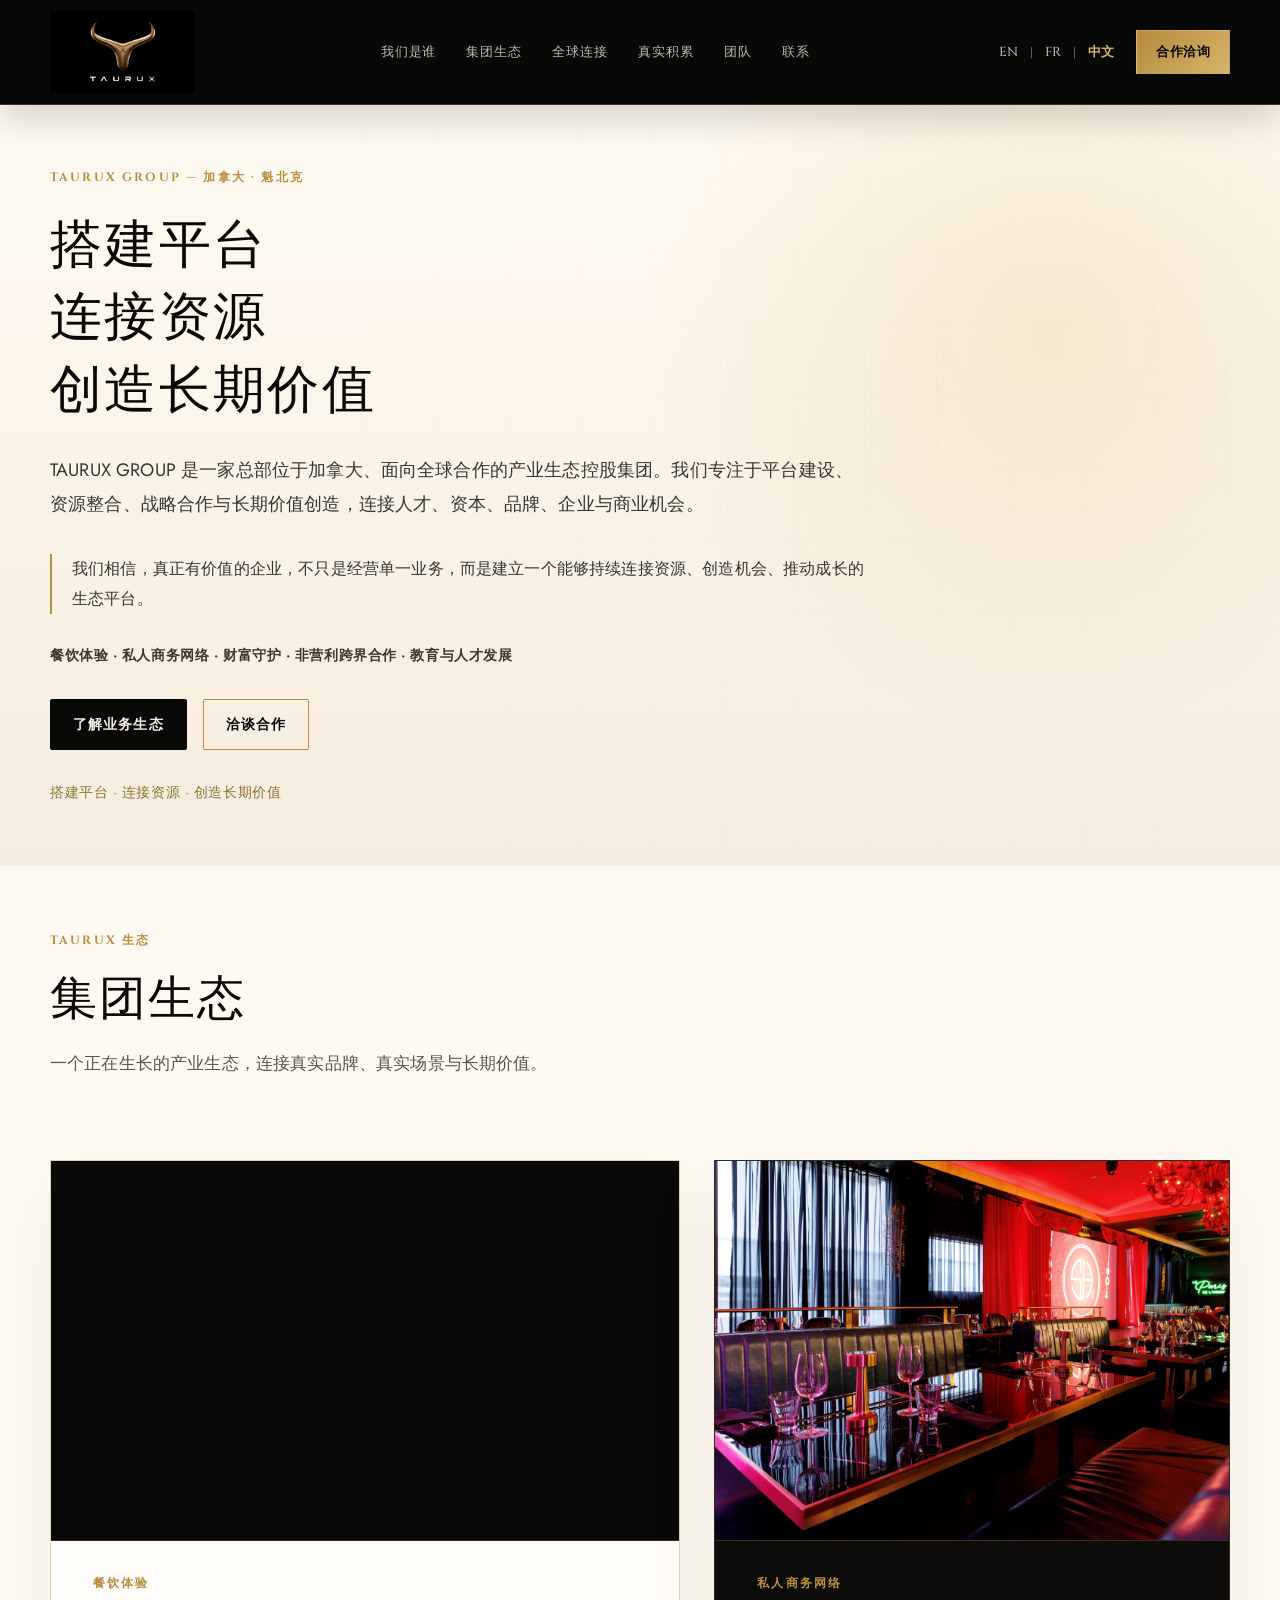
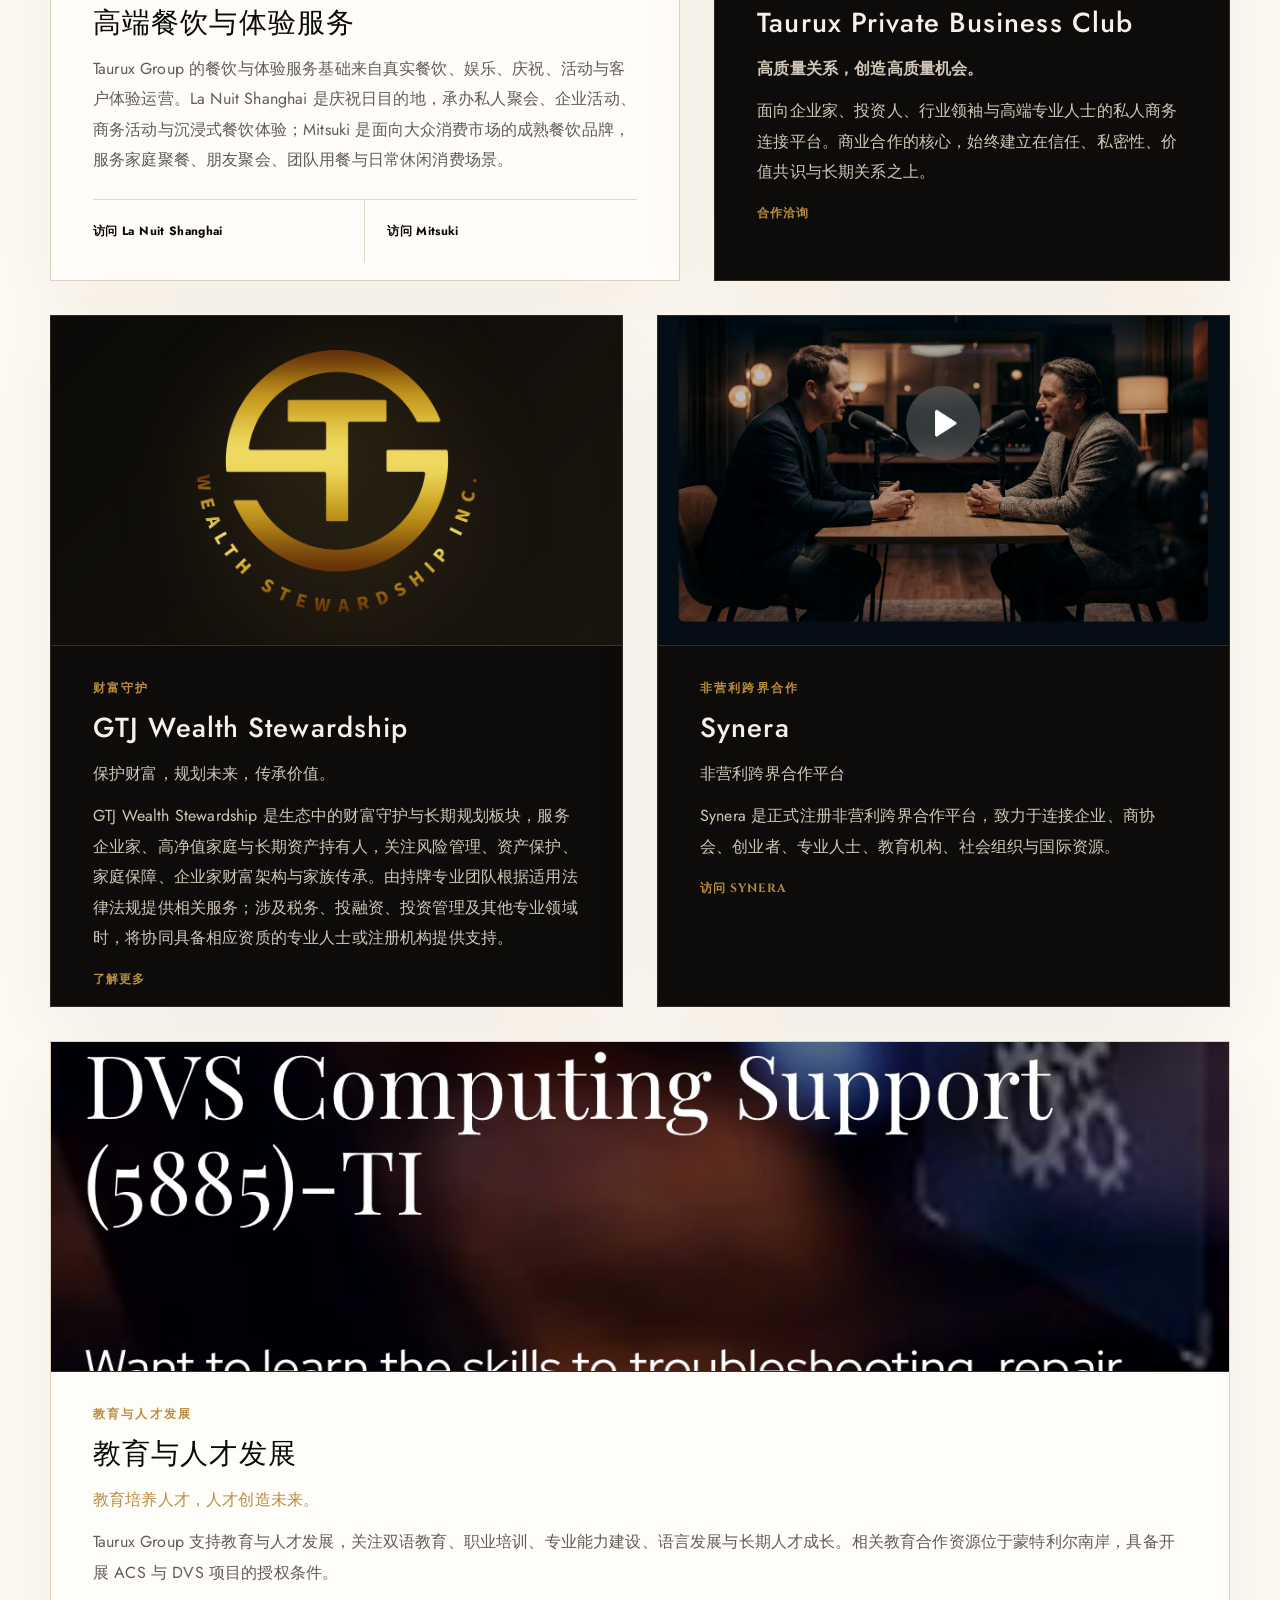
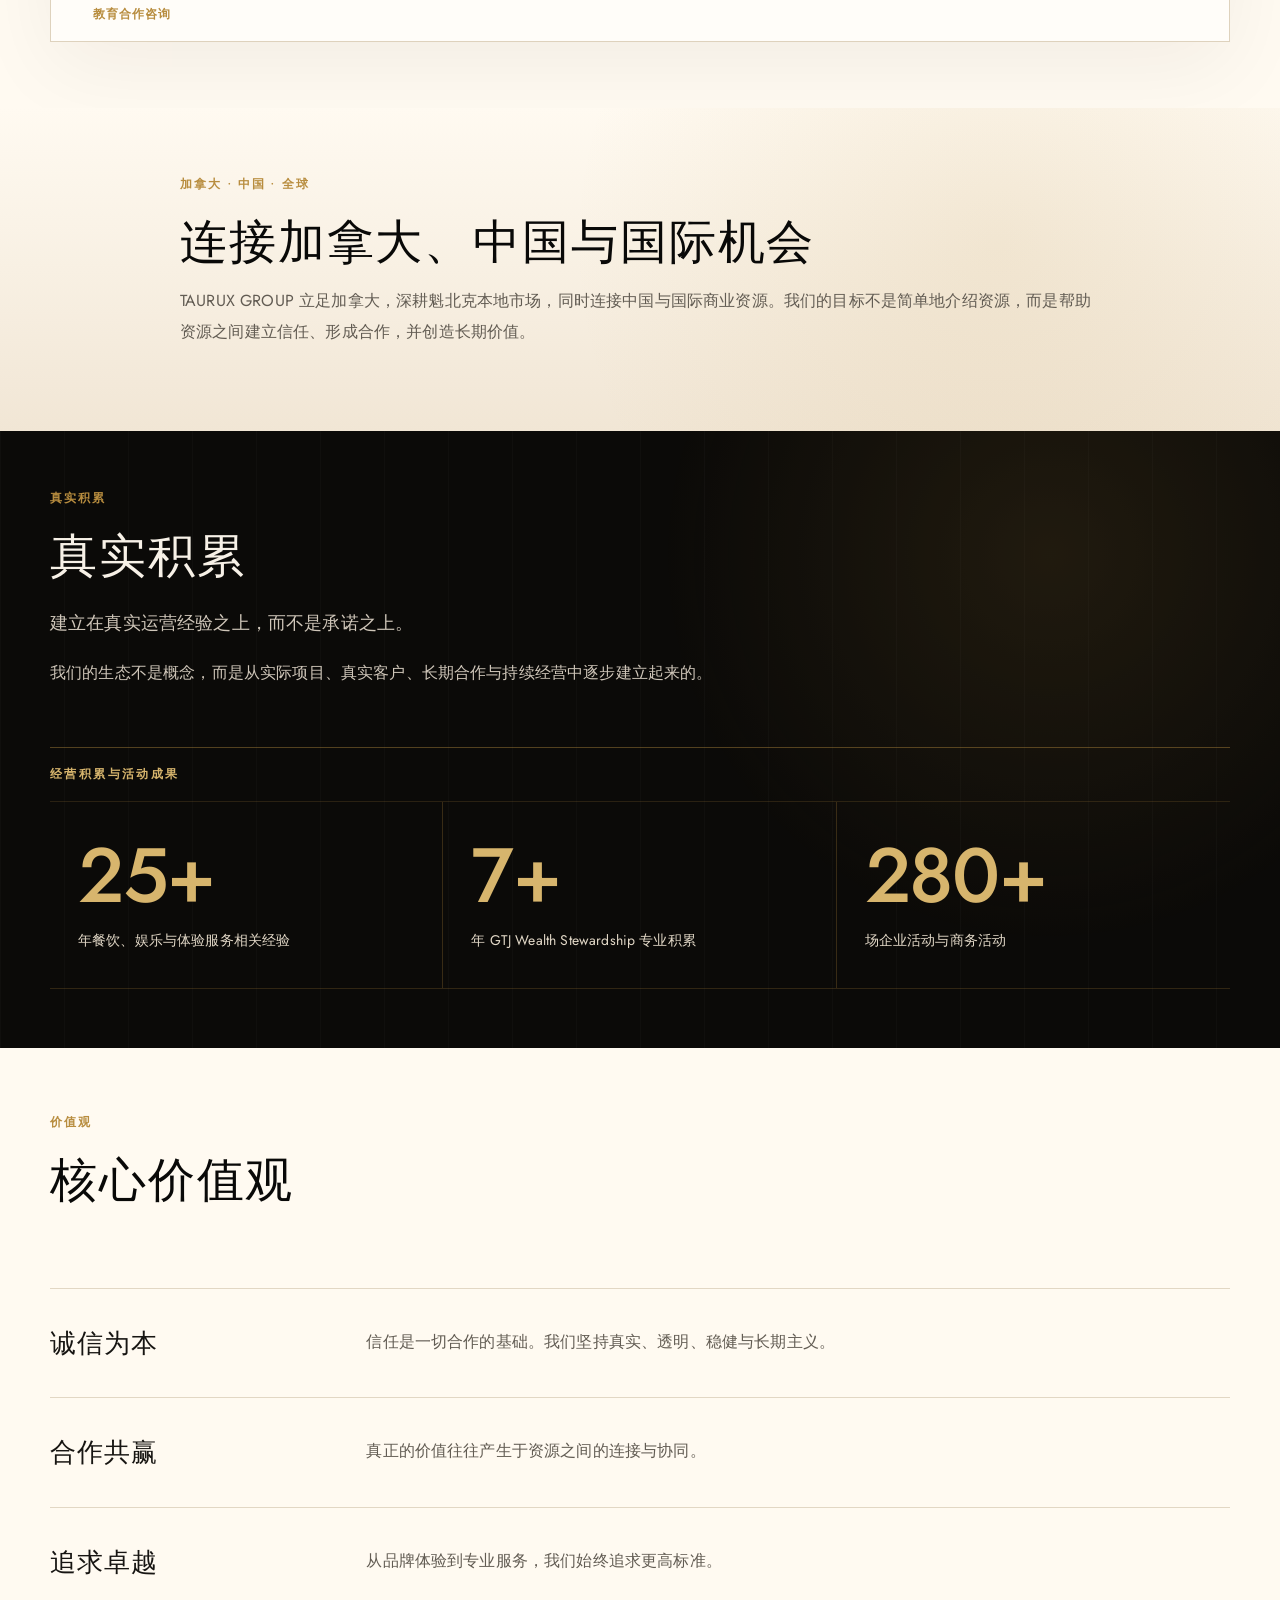
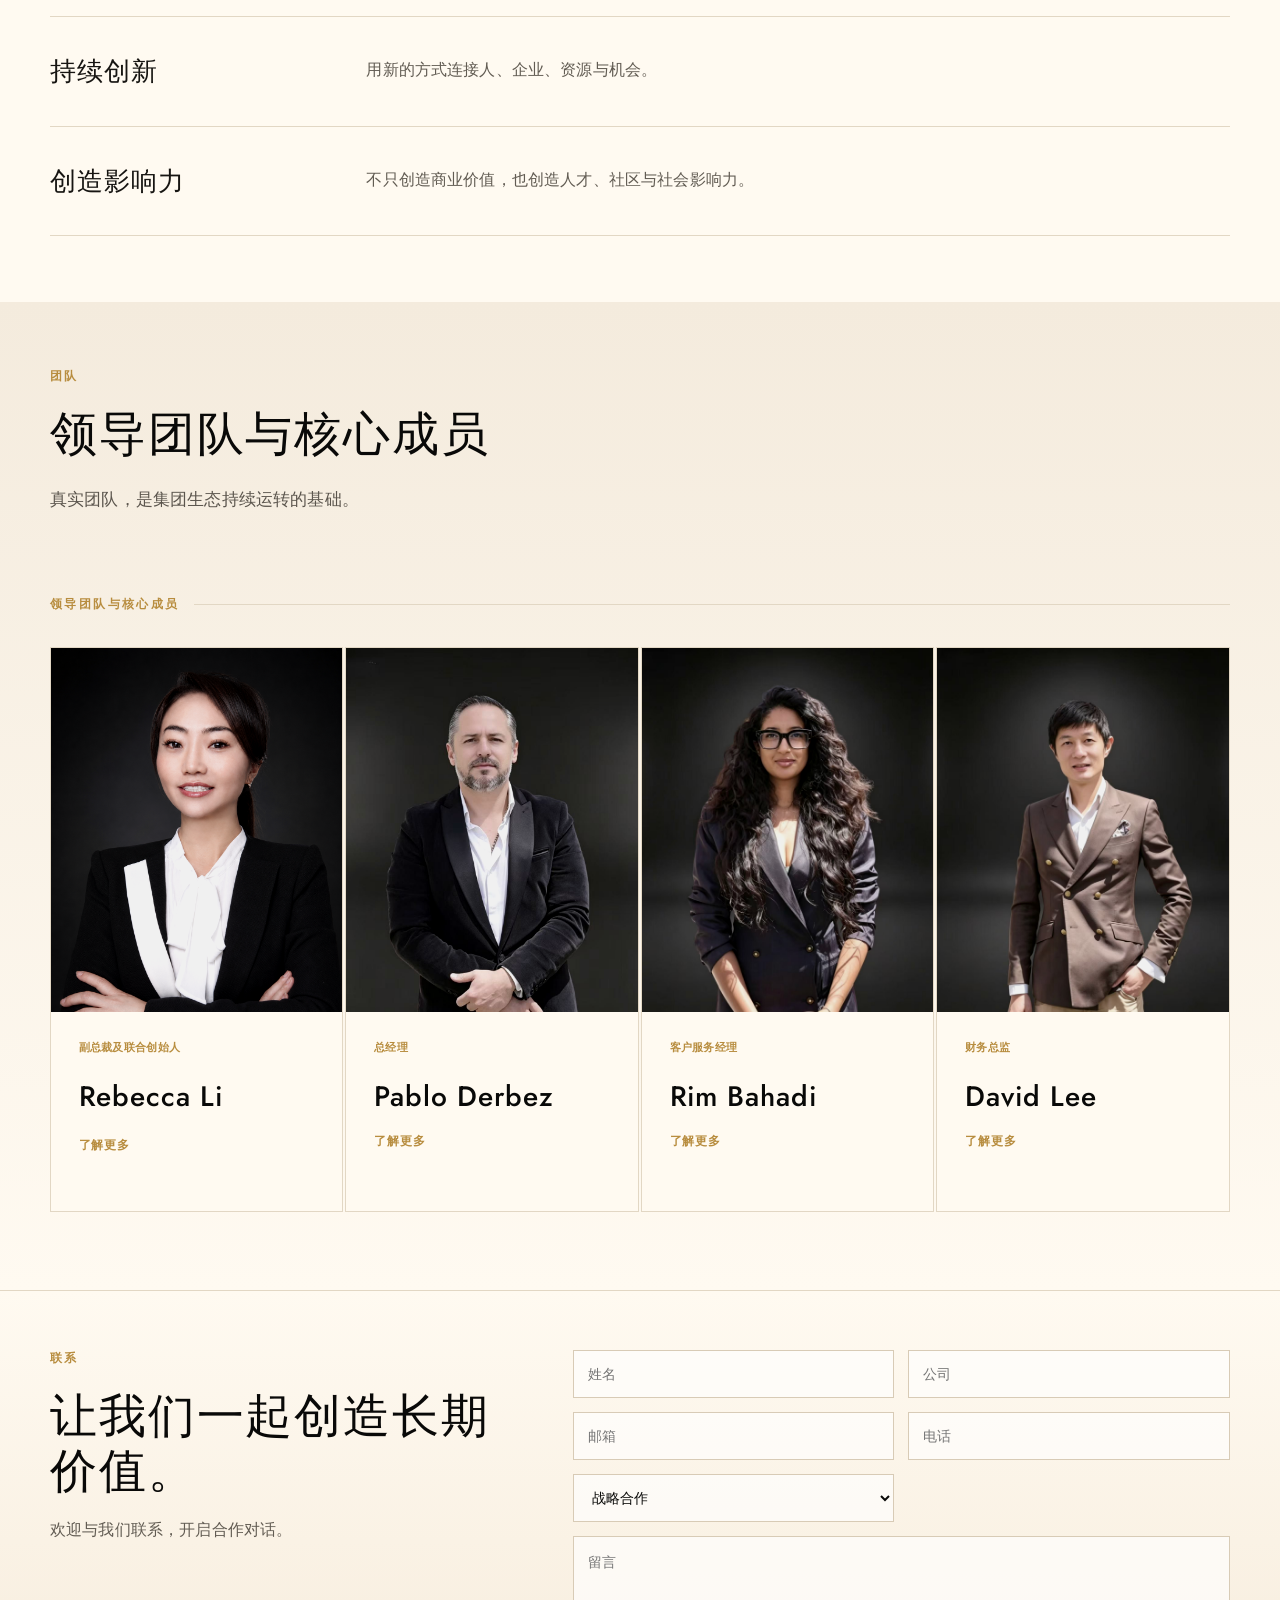
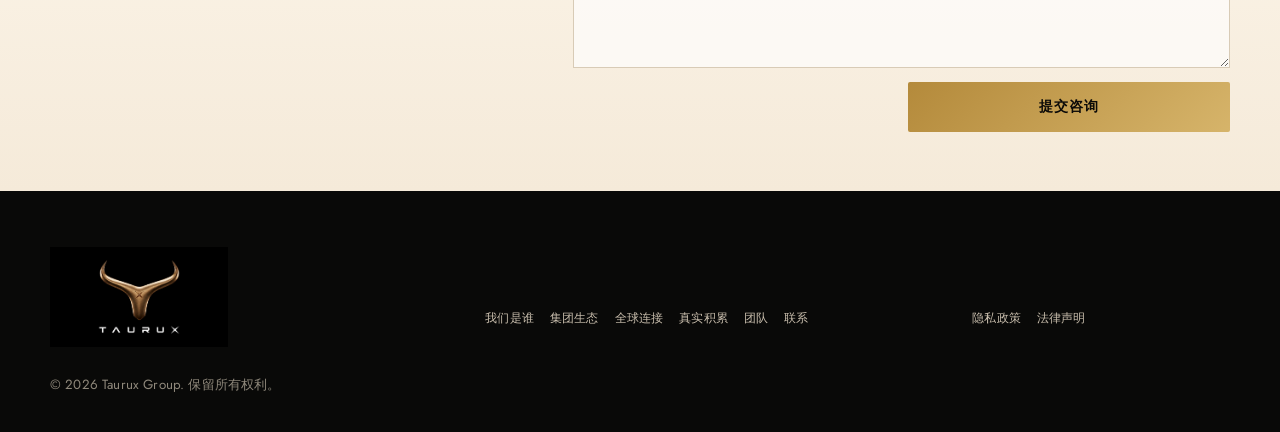
==== index.html @ 81dbb345 "Remove education school disclosure copy" ====
<!doctype html>
<html lang="zh">
<head>
<meta charset="utf-8" />
<meta name="viewport" content="width=device-width,initial-scale=1" />
<title>Taurux Group</title>
<meta name="description" content="Taurux Group is a Canada-headquartered industrial ecosystem holding group focused on platforms, resources, partnerships, and long-term value creation." />
<link rel="icon" type="image/png" href="assets/taurux-favicon.png">
<meta property="og:title" content="Taurux Group" />
<meta property="og:description" content="Building platforms. Bridging resources. Creating lasting value." />
<meta property="og:image" content="taurux_v7_redesign_assets/logo.png" />
<link rel="stylesheet" href="taurux_v7_redesign_assets/fonts/fonts.css">
<style>
@import url('https://fonts.googleapis.com/css2?family=Jost:wght@300;400;500;600;700&display=swap');
:root {
  --black:#090908; --black2:#11100e; --ivory:#f7f1e7; --ivory2:#fbf7ef; --paper:#fffaf1; --gold:#b88d3f; --gold2:#d7b56d; --gray:#6e6a61; --line:#e2d7c4; --darkline:#2d2923;
  --shanghai-body:"Jost",sans-serif;
  --shanghai-accent:"Cinzel",serif;
  --serif:var(--shanghai-body);
  --sans:var(--shanghai-body);
}
*{box-sizing:border-box} html{scroll-behavior:smooth} body{margin:0;background:var(--ivory2);color:var(--black);font-family:var(--sans);} a{color:inherit;text-decoration:none} img{max-width:100%;display:block} .wrap{width:min(1180px,calc(100% - 48px));margin:0 auto} .gold{color:var(--gold)}
.header{position:sticky;top:0;z-index:100;background:rgba(251,247,239,.92);backdrop-filter:blur(14px);border-bottom:1px solid rgba(184,141,63,.22)}
.nav{height:76px;display:flex;align-items:center;justify-content:space-between;gap:28px} .brand img{width:186px;height:auto} .nav-links{display:flex;gap:28px;align-items:center;font-size:13px;letter-spacing:.02em} .nav-actions{display:flex;align-items:center;gap:18px} .langs{font-size:13px;color:#5a564e;display:flex;gap:8px;align-items:center} .langs button{background:none;border:0;font:inherit;cursor:pointer;color:#5a564e;padding:4px} .langs button.active{color:var(--gold);font-weight:700} .cta-small{background:linear-gradient(135deg,#b48a3b,#d6b46a);color:#0d0c0a;font-weight:700;padding:12px 18px;border-radius:2px;box-shadow:0 10px 24px rgba(184,141,63,.14);font-size:13px}
.menu{display:none;border:1px solid rgba(184,141,63,.3);padding:10px;background:transparent}
.menu span{display:block;width:22px;height:1px;background:#171512;margin:5px}
.section{padding:96px 0} .section-head{display:flex;align-items:end;justify-content:space-between;gap:28px;margin-bottom:40px} .eyebrow{font-size:12px;letter-spacing:.22em;text-transform:uppercase;color:var(--gold);font-weight:700;margin-bottom:18px} h1,h2,h3{font-family:var(--serif);font-weight:600;line-height:.94;margin:0} h1{font-size:clamp(54px,7vw,102px);letter-spacing:-.045em} h2{font-size:clamp(42px,4.2vw,72px);letter-spacing:-.035em} h3{font-size:34px;letter-spacing:-.02em} p{line-height:1.78;color:#5f5b54;font-size:16px} .lead{font-size:19px;color:#3c3933;line-height:1.85} .btns{display:flex;gap:16px;flex-wrap:wrap;margin-top:30px} .btn{display:inline-flex;align-items:center;gap:10px;padding:15px 22px;border:1px solid var(--gold);font-weight:700;font-size:14px;border-radius:2px} .btn.fill{background:var(--black);color:var(--ivory);border-color:var(--black)} .btn.goldfill{background:linear-gradient(135deg,#b48a3b,#d6b46a);border:0;color:#0b0a08}
.hero{position:relative;overflow:hidden;padding:88px 0 44px;background:radial-gradient(circle at 82% 28%,rgba(216,181,105,.32),transparent 32%),linear-gradient(180deg,#fffaf1,#f5eddf)} .hero:before{content:"";position:absolute;inset:0;background-image:linear-gradient(90deg,rgba(184,141,63,.08) 1px,transparent 1px),linear-gradient(rgba(184,141,63,.06) 1px,transparent 1px);background-size:72px 72px;mask-image:radial-gradient(circle at 70% 40%,black,transparent 65%);opacity:.5} .hero-grid{position:relative;display:grid;grid-template-columns:1.06fr .94fr;gap:46px;align-items:center} .hero-copy{padding:36px 0} .hero-copy .lead{max-width:720px} .hero-note{border-left:2px solid var(--gold);padding-left:18px;max-width:760px;margin-top:22px;color:#38342f} .hero-dirs{margin-top:22px;color:#2f2c27;font-weight:600;letter-spacing:.02em} .hero-visual{position:relative;min-height:520px;display:flex;align-items:center;justify-content:center} .hero-mark{position:absolute;width:min(520px,88%);opacity:.18;filter:drop-shadow(0 24px 60px rgba(184,141,63,.15));animation:float 7s ease-in-out infinite} .orbit{position:absolute;border:1px solid rgba(184,141,63,.32);border-radius:50%;width:620px;height:280px;transform:rotate(-18deg);opacity:.7} .orbit.two{width:440px;height:180px;transform:rotate(22deg);opacity:.35} .node{position:absolute;width:8px;height:8px;border-radius:50%;background:var(--gold);box-shadow:0 0 22px rgba(184,141,63,.55);animation:pulse 2.8s ease-in-out infinite} .n1{right:18%;top:18%} .n2{right:4%;bottom:30%} .n3{left:18%;bottom:18%} @keyframes float{0%,100%{transform:translateY(0)}50%{transform:translateY(-12px)}} @keyframes pulse{0%,100%{transform:scale(1);opacity:.55}50%{transform:scale(1.7);opacity:1}}
.hero-strip{position:relative;border-top:1px solid var(--line);border-bottom:1px solid var(--line);margin-top:48px;display:grid;grid-template-columns:repeat(5,1fr);font-size:13px;letter-spacing:.04em;color:#4a453e} .hero-strip div{padding:18px 12px;border-right:1px solid var(--line);text-align:center} .hero-strip div:last-child{border-right:0}
.eco{background:#fffaf1} .section-kicker{font-size:13px;text-transform:uppercase;letter-spacing:.2em;color:var(--gold);font-weight:700} .eco-layout{display:grid;grid-template-columns:1.1fr .9fr;gap:26px;margin-bottom:26px} .feature-card,.eco-card{border:1px solid var(--line);background:rgba(255,255,255,.55);box-shadow:0 20px 70px rgba(28,22,14,.06);position:relative;overflow:hidden} .feature-card{min-height:560px;display:grid;grid-template-columns:1fr 1fr} .feature-media{position:relative;background:linear-gradient(135deg,#120f0b,#392a17);overflow:hidden} .placeholder-photo{position:absolute;inset:0;background:radial-gradient(circle at 30% 20%,rgba(215,181,105,.32),transparent 30%),linear-gradient(135deg,#1b1711,#111);display:flex;align-items:center;justify-content:center;padding:30px;text-align:center;color:#d9c18c;font-family:var(--serif);font-size:28px;line-height:1.1} .placeholder-photo:after{content:"";position:absolute;inset:22px;border:1px solid rgba(215,181,105,.25)} .feature-content{padding:42px;display:flex;flex-direction:column;justify-content:space-between} .brand-pair{display:grid;grid-template-columns:1fr 1fr;border-top:1px solid var(--line);margin-top:26px} .brand-pair a{padding:22px 0;display:flex;align-items:center;justify-content:space-between;border-right:1px solid var(--line);font-weight:700;font-size:13px} .brand-pair a:last-child{border-right:0;padding-left:22px} .small-link{color:var(--gold);font-weight:700;font-size:13px;letter-spacing:.04em} .mosaic{display:grid;grid-template-columns:1fr 1fr;grid-template-rows:240px 240px;gap:10px} .mosaic img{width:100%;height:100%;object-fit:cover;filter:saturate(.88) contrast(1.04)} .mosaic img:first-child{grid-row:span 2} .dark-card{background:#0d0c0a;color:#f7f1e7;border-color:#2d2923} .dark-card p{color:#d1c7b8} .gold-title{color:var(--gold)} .card-pad{padding:34px} .split-card{display:grid;grid-template-columns:.9fr 1.1fr;min-height:470px} .split-card .text{padding:38px;display:flex;flex-direction:column;justify-content:space-between} .split-card .photo-grid{display:grid;grid-template-columns:1fr 1fr;gap:8px;padding:8px} .split-card .photo-grid img{height:100%;min-height:160px;object-fit:cover;width:100%} .split-card .photo-grid img:first-child{grid-row:span 2} .gtj-card{display:grid;grid-template-columns:.82fr 1.18fr;background:linear-gradient(135deg,#111,#1b160e)} .gtj-logo-wrap{display:flex;align-items:center;justify-content:center;padding:40px;background:#0c0b09} .gtj-logo-wrap img{max-width:230px;filter:drop-shadow(0 24px 50px rgba(184,141,63,.3))} .eco-grid{display:grid;grid-template-columns:repeat(2,1fr);gap:26px} .edu-card{display:grid;grid-template-columns:1.1fr .9fr} .edu-card .edu-images{display:grid;grid-template-columns:1fr;gap:10px;padding:10px} .edu-card img{height:205px;width:100%;object-fit:cover}
.global-section{background:linear-gradient(180deg,#fffaf1,#f1e6d5);position:relative;overflow:hidden} .global-section:before{content:"";position:absolute;inset:0;background:radial-gradient(circle at 78% 42%,rgba(184,141,63,.12),transparent 42%)} .global-grid{position:relative;display:grid;grid-template-columns:.72fr 1.28fr;gap:52px;align-items:center} .nodes{position:relative;display:grid;grid-template-columns:repeat(3,1fr);gap:18px} .nodes:before{content:"";position:absolute;left:10%;right:10%;top:50%;height:1px;background:linear-gradient(90deg,transparent,var(--gold),transparent)} .node-card{position:relative;background:rgba(255,255,255,.64);border:1px solid var(--line);padding:36px 28px;min-height:220px;box-shadow:0 20px 60px rgba(39,30,18,.06)} .node-icon{width:52px;height:52px;border:1px solid var(--gold);border-radius:50%;display:flex;align-items:center;justify-content:center;color:var(--gold);font-size:24px;margin-bottom:22px;background:#fffaf1}
.record{background:#0b0a08;color:#f7f1e7;padding:88px 0;position:relative;overflow:hidden} .record:before{content:"";position:absolute;inset:0;background:radial-gradient(circle at 82% 20%,rgba(184,141,63,.18),transparent 34%),linear-gradient(90deg,rgba(255,255,255,.03) 1px,transparent 1px);background-size:auto,64px 64px;opacity:.7} .record .wrap{position:relative} .record p{color:#cfc6b9} .record-grid{display:grid;grid-template-columns:repeat(6,1fr);gap:0;border-top:1px solid rgba(184,141,63,.34);border-bottom:1px solid rgba(184,141,63,.34);margin-top:38px} .stat{padding:28px 22px;border-right:1px solid rgba(184,141,63,.26)} .stat:last-child{border-right:0} .stat .num{font-family:var(--serif);font-size:64px;line-height:1;color:var(--gold2)} .stat .cap{margin-top:14px;color:#e2d8c7;font-size:14px;line-height:1.55}
.values{background:#fffaf1} .values-grid{display:grid;grid-template-columns:repeat(5,1fr);border:1px solid var(--line)} .value{padding:30px 24px;border-right:1px solid var(--line)} .value:last-child{border-right:0} .value .icon{font-size:26px;color:var(--gold);margin-bottom:20px} .value strong{display:block;font-family:var(--serif);font-size:25px;line-height:1.05;margin-bottom:14px} .value p{font-size:14px;line-height:1.65}
.team{background:linear-gradient(180deg,#f4ebdd,#fffaf1)} .team-grid{display:grid;grid-template-columns:repeat(2,1fr);gap:26px;margin-bottom:28px} .lead-card{display:grid;grid-template-columns:260px 1fr;border:1px solid var(--line);background:#fffaf1;min-height:360px} .lead-card img{width:100%;height:100%;object-fit:cover;filter:saturate(.9)} .lead-info{padding:30px} .role{color:var(--gold);font-weight:700;font-size:13px;letter-spacing:.08em;text-transform:uppercase;margin-bottom:20px} .badge{display:inline-flex;border:1px solid rgba(184,141,63,.35);padding:8px 12px;color:#4d3a1b;background:#fbf4e5;font-size:12px;font-weight:700;margin-top:12px} .team-small{display:grid;grid-template-columns:repeat(4,1fr);gap:18px} .person{border:1px solid var(--line);background:#fffaf1;overflow:hidden} .person img{width:100%;height:280px;object-fit:cover;filter:saturate(.9) contrast(1.02)} .person .info{padding:22px} .person h4,.lead-card h4{font-family:var(--serif);font-size:30px;margin:0 0 2px} .person p,.lead-card p{font-size:14px;line-height:1.6}
.contact{background:#fffaf1;border-top:1px solid var(--line)} .contact-grid{display:grid;grid-template-columns:.82fr 1.18fr;gap:50px;align-items:start} form{display:grid;grid-template-columns:1fr 1fr;gap:14px} input,textarea,select{width:100%;border:1px solid var(--line);background:#fffaf1;padding:16px 14px;font-family:var(--sans);font-size:14px;color:var(--black)} textarea{grid-column:1/-1;min-height:130px;resize:vertical} form .btn{justify-content:center;grid-column:2;cursor:pointer}
.footer{background:#090908;color:#c7bdad;padding:50px 0 34px} .footer-grid{display:grid;grid-template-columns:1fr 2fr 1fr;gap:40px;align-items:start} .footer img{width:180px} .footer a{color:#c7bdad;font-size:13px;margin-right:18px} .footer small{display:block;margin-top:28px;color:#8f887b}
.modal{position:fixed;inset:0;background:rgba(0,0,0,.65);display:none;align-items:center;justify-content:center;z-index:300;padding:24px} .modal.open{display:flex} .modal-card{width:min(720px,100%);background:#fffaf1;border:1px solid var(--line);padding:34px;position:relative} .modal-close{position:absolute;right:16px;top:12px;background:none;border:0;font-size:30px;cursor:pointer}
[data-reveal]{opacity:0;transform:translateY(18px);transition:opacity .8s ease,transform .8s ease} [data-reveal].show{opacity:1;transform:translateY(0)}
@media(max-width:980px){.nav-links{display:none}.menu{display:block}.nav{height:70px}.brand img{width:148px}.header .cta-small{display:none}.hero-grid,.eco-layout,.global-grid,.contact-grid{grid-template-columns:1fr}.hero-visual{min-height:320px}.hero-strip{grid-template-columns:1fr 1fr}.hero-strip div:last-child{grid-column:1/-1}.feature-card,.split-card,.gtj-card,.edu-card,.lead-card{grid-template-columns:1fr}.mosaic,.eco-grid,.team-grid{grid-template-columns:1fr}.record-grid{grid-template-columns:1fr 1fr}.values-grid{grid-template-columns:1fr}.value{border-right:0;border-bottom:1px solid var(--line)}.team-small{grid-template-columns:repeat(2,1fr)}.footer-grid{grid-template-columns:1fr}}
@media(max-width:640px){.wrap{width:min(100% - 28px,1180px)}.section{padding:64px 0}.hero{padding:52px 0 30px}h1{font-size:54px}h2{font-size:42px}.lead{font-size:16px}.nav-actions .langs{font-size:12px}.brand img{width:126px}.btns{gap:10px}.btn{width:100%;justify-content:center}.hero-strip{grid-template-columns:1fr 1fr}.feature-content,.card-pad,.split-card .text{padding:26px}.record-grid{grid-template-columns:1fr}.stat{border-right:0;border-bottom:1px solid rgba(184,141,63,.26)}.stat:last-child{border-bottom:0}.team-small{grid-template-columns:1fr}.person img{height:360px}form{grid-template-columns:1fr}form .btn{grid-column:1}}


/* V7.1 refined multilingual typography and layout system */
html[lang="en"]{--serif:var(--shanghai-body);--sans:var(--shanghai-body);}
html[lang="fr"]{--serif:var(--shanghai-body);--sans:var(--shanghai-body);}
html[lang="zh"]{--serif:var(--shanghai-body);--sans:var(--shanghai-body);}
html[lang="zh"] h1,html[lang="zh"] h2,html[lang="zh"] h3{font-weight:600;letter-spacing:-.018em;}
html[lang="zh"] p,html[lang="zh"] .lead,html[lang="zh"] input,html[lang="zh"] textarea,html[lang="zh"] select{line-height:1.86;}
html[lang="fr"] h1{font-size:clamp(48px,6.2vw,88px);letter-spacing:-.025em;line-height:1.02;}
html[lang="fr"] h2{letter-spacing:-.025em;}
html[lang="en"] h1{letter-spacing:-.04em;}
html[lang="zh"] .nav-links,html[lang="zh"] .cta-small,html[lang="zh"] .btn,html[lang="zh"] .role,html[lang="zh"] .small-link{font-family:var(--sans);letter-spacing:.03em;}
html[lang="fr"] .lead,html[lang="fr"] p{line-height:1.78;}

/* V7.1 track record grouping */
.record-groups{margin-top:42px;display:grid;gap:24px;}
.record-group{border-top:1px solid rgba(184,141,63,.34);border-bottom:1px solid rgba(184,141,63,.22);}
.record-group-label{font-size:12px;text-transform:uppercase;letter-spacing:.22em;color:var(--gold2);font-weight:700;padding:16px 0;border-bottom:1px solid rgba(184,141,63,.18);}
.record-row{display:grid;gap:0;}
.record-row.experience{grid-template-columns:repeat(4,1fr);}
.record-row.outcomes{grid-template-columns:repeat(2,1fr);}
.record-row .stat{border-right:1px solid rgba(184,141,63,.26);}
.record-row .stat:last-child{border-right:0;}
.record-row.outcomes .stat .num{font-size:72px;}

/* V7.1 team hierarchy */
.team-block-title{display:flex;align-items:center;gap:14px;margin:0 0 18px;font-size:13px;letter-spacing:.18em;text-transform:uppercase;color:var(--gold);font-weight:700;}
.team-block-title:after{content:"";height:1px;background:var(--line);flex:1;}
.team-grid{margin-bottom:44px;}
.lead-card{box-shadow:0 20px 65px rgba(35,28,18,.06);}
.lead-card img,.person img{filter:saturate(.82) contrast(1.05) brightness(.94);transition:transform .65s ease,filter .65s ease;}
.lead-card:hover img,.person:hover img{transform:scale(1.025);filter:saturate(.9) contrast(1.07) brightness(.96);}
.person{box-shadow:0 16px 48px rgba(35,28,18,.05);}

/* V7.1 values as an editorial system */
.values-grid{grid-template-columns:1fr;border:0;gap:0;}
.value{display:grid;grid-template-columns:70px minmax(180px,.45fr) 1fr;align-items:start;border-right:0;border-bottom:1px solid var(--line);padding:28px 0;}
.value:first-child{border-top:1px solid var(--line);}
.value .icon{margin:0;font-size:24px;}
.value strong{margin:0;font-size:28px;}
.value p{margin:0;max-width:560px;font-size:15px;}

/* V7.1 simplified footer */
.footer{padding:56px 0 36px;}
.footer-grid{grid-template-columns:1.15fr 1.3fr .75fr;align-items:center;}
.footer a{display:inline-block;margin:0 16px 10px 0;}
.footer img{width:164px;}

@media(max-width:980px){
  .record-row.experience{grid-template-columns:repeat(2,1fr);}
  .record-row.outcomes{grid-template-columns:1fr 1fr;}
  .value{grid-template-columns:44px 1fr;gap:8px 18px;}
  .value p{grid-column:2;}
}
@media(max-width:640px){
  html[lang="zh"] h1{font-size:48px;line-height:1.16;}
  html[lang="fr"] h1{font-size:42px;line-height:1.08;}
  .hero-visual{min-height:220px;}
  .record-row.experience,.record-row.outcomes{grid-template-columns:1fr;}
  .record-row .stat{border-right:0;border-bottom:1px solid rgba(184,141,63,.26);}
  .record-row .stat:last-child{border-bottom:0;}
  .record-row.outcomes .stat .num{font-size:58px;}
  .value{grid-template-columns:1fr;padding:24px 0;}
  .value p{grid-column:1;}
  .footer-grid{grid-template-columns:1fr;gap:26px;}
}



/* =========================================================
   V7.2 Typography & Spacing Revision
   Purpose: simple, generous, modern, refined typography
   ========================================================= */
:root{
  --font-en-heading:var(--shanghai-body);
  --font-fr-heading:var(--shanghai-body);
  --font-zh-heading:var(--shanghai-body);
  --font-en-body:var(--shanghai-body);
  --font-fr-body:var(--shanghai-body);
  --font-zh-body:var(--shanghai-body);
  --serif:var(--shanghai-body);
  --sans:var(--shanghai-body);
}
body{font-family:var(--font-en-body);font-weight:400;letter-spacing:-.006em;}
html[lang="zh"] body{font-family:var(--font-zh-body);letter-spacing:0;}
html[lang="fr"] body{font-family:var(--font-fr-body);letter-spacing:-.004em;}
h1,h2,h3,.person h4,.lead-card h4,.value strong,.stat .num{font-family:var(--font-en-heading);font-weight:500;letter-spacing:-.025em;}
html[lang="zh"] h1,html[lang="zh"] h2,html[lang="zh"] h3,html[lang="zh"] .person h4,html[lang="zh"] .lead-card h4,html[lang="zh"] .value strong{font-family:var(--font-zh-heading);font-weight:500;letter-spacing:.006em;}
html[lang="fr"] h1,html[lang="fr"] h2,html[lang="fr"] h3,html[lang="fr"] .person h4,html[lang="fr"] .lead-card h4,html[lang="fr"] .value strong{font-family:var(--font-fr-heading);letter-spacing:-.018em;}

/* Page rhythm */
.section{padding:132px 0;}
.section-head{display:block;max-width:820px;margin:0 0 76px;}
.section-head > div{max-width:780px;}
.section-head p{max-width:700px !important;margin:22px 0 0;font-size:18px;line-height:1.78;color:#5b554d;}
.section-kicker,.eyebrow{font-family:var(--sans);font-size:12px;letter-spacing:.18em;text-transform:uppercase;color:var(--gold);font-weight:700;margin-bottom:22px;}
h1{font-size:clamp(48px,6vw,86px);line-height:1.08;}
h2{font-size:clamp(38px,4vw,60px);line-height:1.14;}
h3{font-size:clamp(28px,2.5vw,40px);line-height:1.18;}
p{font-size:16px;line-height:1.82;color:#625c53;}
.lead{font-size:18px;line-height:1.85;color:#3a3630;}

/* Header refinement */
.nav{height:72px;}
.nav-links{font-size:12px;letter-spacing:.04em;gap:30px;}
.cta-small{border-radius:0;padding:12px 19px;box-shadow:none;}

/* Hero: calmer, more spacious, less heavy */
.hero{padding:108px 0 62px;background:radial-gradient(circle at 82% 30%,rgba(216,181,105,.22),transparent 34%),linear-gradient(180deg,#fffaf1,#f5eddf);}
.hero-grid{grid-template-columns:1.02fr .98fr;gap:62px;}
.hero-copy{padding:34px 0 42px;}
.hero-copy .lead{max-width:680px;}
html[lang="zh"] .hero h1{font-size:clamp(46px,5.6vw,78px);line-height:1.22;letter-spacing:.01em;font-weight:500;}
html[lang="en"] .hero h1{font-size:clamp(52px,6vw,88px);line-height:1.07;letter-spacing:-.026em;font-weight:500;}
html[lang="fr"] .hero h1{font-size:clamp(44px,5.2vw,76px);line-height:1.12;letter-spacing:-.014em;font-weight:500;}
.hero-note{margin-top:30px;padding-left:20px;max-width:700px;}
.hero-dirs{margin-top:28px;font-size:14px;line-height:1.9;color:#3c372f;letter-spacing:.04em;}
.hero-strip{margin-top:68px;}
.hero-strip div{padding:20px 12px;font-size:12px;letter-spacing:.08em;}

/* Ecosystem rhythm */
.eco-layout{gap:34px;margin-bottom:34px;}
.eco-grid{gap:34px;}
.feature-card,.eco-card,.split-card,.gtj-card,.edu-card{border-color:#ded2bd;box-shadow:0 24px 80px rgba(28,22,14,.055);}
.feature-content,.card-pad,.split-card .text{padding:46px;}
.brand-pair a{font-size:12px;letter-spacing:.03em;}
.mosaic,.split-card .photo-grid,.edu-card .edu-images{gap:12px;}

/* Canada-China-Global: more air */
.global-section{padding:136px 0;}
.global-grid{gap:72px;}
.node-card{padding:42px 32px;min-height:245px;}
.node-card h3{font-size:28px;line-height:1.2;}
.nodes{gap:28px;}

/* Track Record: more editorial and less dense */
.record{padding:118px 0;}
.record h2{max-width:760px;}
.record .lead{margin-top:22px;max-width:760px;}
.record p:not(.lead){max-width:760px;}
.record-groups{margin-top:58px;display:grid;gap:42px;}
.record-group{border-top:1px solid rgba(184,141,63,.42);border-bottom:1px solid rgba(184,141,63,.22);}
.record-group-label{padding:18px 0;font-size:12px;letter-spacing:.2em;}
.stat{padding:36px 28px;}
.stat .num{font-size:clamp(54px,5vw,82px);font-family:var(--font-en-heading);font-weight:400;letter-spacing:-.04em;}
.record-row.outcomes .stat .num{font-size:clamp(60px,6vw,96px);}
.stat .cap{font-size:14px;line-height:1.65;max-width:260px;}

/* Values: remove decorative icons, make it editorial */
.values{background:#fffaf1;}
.values-grid{display:grid;grid-template-columns:1fr;border:0;gap:0;margin-top:10px;}
.value{display:grid;grid-template-columns:minmax(220px,.32fr) 1fr;gap:40px;align-items:start;padding:38px 0;border-bottom:1px solid var(--line);}
.value:first-child{border-top:1px solid var(--line);}
.value .icon{display:none;}
.value strong{font-size:26px;line-height:1.25;margin:0;color:#171512;}
.value strong span{font-size:15px;font-weight:500;color:var(--gold);letter-spacing:.04em;}
.value p{margin:0;max-width:680px;font-size:16px;line-height:1.78;}

/* Team: more hierarchy and breathing room */
.team{background:linear-gradient(180deg,#f4ebdd,#fffaf1);}
.team-block-title{margin:0 0 30px;font-size:12px;letter-spacing:.2em;}
.team-grid{gap:34px;margin-bottom:72px;}
.lead-card{grid-template-columns:300px 1fr;min-height:420px;box-shadow:0 22px 70px rgba(35,28,18,.055);}
.lead-info{padding:42px;}
.role{font-size:11px;letter-spacing:.16em;margin-bottom:26px;}
.person h4,.lead-card h4{font-size:clamp(26px,2.2vw,34px);line-height:1.15;}
.lead-card p,.person p{font-size:14px;line-height:1.78;}
.team-small{gap:26px;}
.person .info{padding:28px;}
.person img{height:315px;}
.small-link{font-size:12px;letter-spacing:.08em;text-transform:uppercase;}

/* Contact: lighter form, more refined */
.contact{padding:118px 0;background:linear-gradient(180deg,#fffaf1,#f5ead9);}
.contact-grid{gap:66px;align-items:start;}
.formbox input,.formbox textarea,.formbox select, form input, form textarea, form select{border:1px solid #d8cbb6;background:rgba(255,255,255,.65);height:48px;padding:12px 14px;font-family:var(--sans);font-size:14px;}
form textarea{height:132px;}
form .btn{height:50px;padding:0 24px;}

/* Footer: keep minimal */
.footer{padding:56px 0 38px;}
.footer a{font-size:12px;color:#c9bead;}
.footer p{font-size:12px;color:#b6ab9b;}

/* Language-specific body text rhythm */
html[lang="zh"] p,html[lang="zh"] .lead{line-height:1.92;}
html[lang="zh"] .section-head p{line-height:1.9;}
html[lang="zh"] .btn,html[lang="zh"] .small-link,html[lang="zh"] .nav-links{letter-spacing:.08em;}
html[lang="fr"] p{line-height:1.84;}
html[lang="fr"] .section-head p{max-width:760px !important;}

@media(max-width:980px){
  .section{padding:100px 0;}
  .section-head{margin-bottom:58px;}
  .hero{padding:76px 0 44px;}
  .hero-grid{gap:20px;}
  .global-grid{gap:46px;}
  .nodes{gap:18px;}
  .lead-card{grid-template-columns:1fr;}
  .lead-card img{height:460px;object-fit:cover;}
  .value{grid-template-columns:1fr;gap:16px;padding:32px 0;}
  .feature-content,.card-pad,.split-card .text,.lead-info{padding:34px;}
}
@media(max-width:640px){
  .wrap{width:min(100% - 32px,1180px);}
  .section{padding:82px 0;}
  .section-head{margin-bottom:46px;}
  .section-kicker,.eyebrow{font-size:11px;letter-spacing:.16em;margin-bottom:16px;}
  h2{font-size:34px;line-height:1.22;}
  h3{font-size:28px;line-height:1.22;}
  html[lang="zh"] .hero h1{font-size:44px;line-height:1.25;letter-spacing:.008em;}
  html[lang="en"] .hero h1{font-size:46px;line-height:1.1;}
  html[lang="fr"] .hero h1{font-size:39px;line-height:1.15;}
  .hero-copy{padding:12px 0 24px;}
  .hero-note{margin-top:24px;}
  .hero-strip{grid-template-columns:1fr;margin-top:46px;}
  .hero-strip div{border-right:0;border-bottom:1px solid var(--line);}
  .hero-strip div:last-child{border-bottom:0;}
  .feature-content,.card-pad,.split-card .text,.lead-info,.person .info{padding:28px;}
  .record{padding:88px 0;}
  .record-groups{gap:28px;margin-top:40px;}
  .stat{padding:30px 24px;}
  .stat .num,.record-row.outcomes .stat .num{font-size:56px;}
  .lead-card img{height:390px;}
  .person img{height:380px;}
  .footer-grid{gap:24px;}
}



/* =========================================================
   V7.3.1 Correction Revision
   Purpose: simple, dignified, premium; black header + complete logo
   ========================================================= */
:root{
  --font-en-heading:var(--shanghai-body);
  --font-fr-heading:var(--shanghai-body);
  --font-zh-heading:var(--shanghai-body);
  --font-en-body:var(--shanghai-body);
  --font-fr-body:var(--shanghai-body);
  --font-zh-body:var(--shanghai-body);
  --serif:var(--font-en-heading);
  --sans:var(--font-en-body);
  --header-black:#080807;
}
body{font-family:var(--font-en-body);font-weight:400;letter-spacing:-.004em;}
html[lang="fr"] body{font-family:var(--font-fr-body);letter-spacing:-.003em;}
html[lang="zh"] body{font-family:var(--font-zh-body);letter-spacing:.01em;}
h1,h2,h3,.person h4,.lead-card h4,.value strong,.stat .num{font-family:var(--font-en-heading);font-weight:500;letter-spacing:-.018em;}
html[lang="fr"] h1,html[lang="fr"] h2,html[lang="fr"] h3,html[lang="fr"] .person h4,html[lang="fr"] .lead-card h4,html[lang="fr"] .value strong{font-family:var(--font-fr-heading);font-weight:500;letter-spacing:-.012em;}
html[lang="zh"] h1,html[lang="zh"] h2,html[lang="zh"] h3,html[lang="zh"] .person h4,html[lang="zh"] .lead-card h4,html[lang="zh"] .value strong{font-family:var(--font-zh-heading);font-weight:500;letter-spacing:.035em;}

/* black brand header, aligned with black footer */
.header{background:rgba(8,8,7,.96);backdrop-filter:blur(16px);border-bottom:1px solid rgba(184,141,63,.30);box-shadow:0 10px 32px rgba(0,0,0,.12);overflow:visible;}
.nav{height:96px;overflow:visible;align-items:center;}
.brand{display:flex;align-items:center;overflow:visible;line-height:0;}
.brand img{width:210px;max-height:82px;height:auto;object-fit:contain;display:block;}
.nav-links a{color:rgba(247,241,231,.76);transition:color .25s ease;}
.nav-links a:hover{color:#fffaf1;}
.langs{color:rgba(247,241,231,.58);}
.langs button{color:rgba(247,241,231,.72);font-weight:500;}
.langs button.active{color:var(--gold2);font-weight:700;}
.cta-small{background:linear-gradient(135deg,#b48a3b,#d6b46a);color:#0a0907;border:1px solid rgba(255,255,255,.12);box-shadow:none;}
.menu{border-color:rgba(247,241,231,.28);}
.menu span{background:#f7f1e7;}

/* hero headline unified: three lines, no periods, calmer premium spacing */
.hero{padding:116px 0 64px;}
.hero h1{line-height:1.08;font-weight:500;}
html[lang="en"] .hero h1{font-size:clamp(52px,5.8vw,86px);letter-spacing:-.016em;line-height:1.08;}
html[lang="fr"] .hero h1{font-size:clamp(48px,5.2vw,78px);letter-spacing:-.008em;line-height:1.12;}
html[lang="zh"] .hero h1{font-size:clamp(48px,5.4vw,80px);letter-spacing:.055em;line-height:1.32;}
.hero-copy .lead{margin-top:28px;}
.hero-note{margin-top:32px;}
.hero-tag,.hero-copy [data-i18n="hero_tag"]{font-family:var(--sans) !important;font-size:14px !important;line-height:1.8;letter-spacing:.05em;text-transform:none;color:#8e7139 !important;margin-top:30px !important;}
html[lang="zh"] .hero-tag,html[lang="zh"] .hero-copy [data-i18n="hero_tag"]{letter-spacing:.035em;}

/* section titles: simpler, lighter, more spacious */
h2{font-size:clamp(36px,3.65vw,56px);line-height:1.18;font-weight:500;}
h3{font-size:clamp(26px,2.15vw,36px);line-height:1.22;font-weight:500;}
.section-head{max-width:780px;margin-bottom:82px;}
.section-head p{font-size:17px;line-height:1.85;}
html[lang="zh"] .section-head p{line-height:2;}

/* Logo sizing in footer */
.footer img{width:176px;height:auto;object-fit:contain;}

@media(max-width:980px){
  .nav{height:86px;}
  .brand img{width:178px;max-height:74px;}
  .header .cta-small{display:none;}
}
@media(max-width:640px){
  .nav{height:78px;}
  .brand img{width:146px;max-height:66px;}
  .langs{font-size:12px;gap:5px;}
  .hero{padding:76px 0 42px;}
  html[lang="en"] .hero h1{font-size:42px;line-height:1.14;letter-spacing:-.008em;}
  html[lang="fr"] .hero h1{font-size:36px;line-height:1.18;letter-spacing:-.004em;}
  html[lang="zh"] .hero h1{font-size:42px;line-height:1.34;letter-spacing:.045em;}
  h2{font-size:32px;line-height:1.24;}
  .section-head{margin-bottom:50px;}
}



/* =========================================================
   V7.3.1 Correction — authoritative final override
   Scope: black header, complete logo, Shanghai typography,
   unified 3-line hero headline without punctuation.
   ========================================================= */
:root{
  --font-en-heading:var(--shanghai-body);
  --font-fr-heading:var(--shanghai-body);
  --font-zh-heading:var(--shanghai-body);
  --font-en-body:var(--shanghai-body);
  --font-fr-body:var(--shanghai-body);
  --font-zh-body:var(--shanghai-body);
  --serif:var(--font-en-heading);
  --sans:var(--font-en-body);
  --header-black:#080807;
}
html[lang="en"]{--serif:var(--font-en-heading);--sans:var(--font-en-body);}
html[lang="fr"]{--serif:var(--font-fr-heading);--sans:var(--font-fr-body);}
html[lang="zh"]{--serif:var(--font-zh-heading);--sans:var(--font-zh-body);}
body{font-family:var(--sans) !important;font-weight:400;letter-spacing:0;background:var(--ivory2);}
html[lang="zh"] body{letter-spacing:.01em;}
h1,h2,h3,.person h4,.lead-card h4,.value strong,.stat .num,.placeholder-photo{
  font-family:var(--serif) !important;
  font-weight:500 !important;
}
html[lang="en"] h1,html[lang="en"] h2,html[lang="en"] h3{letter-spacing:-.018em;}
html[lang="fr"] h1,html[lang="fr"] h2,html[lang="fr"] h3{letter-spacing:-.010em;}
html[lang="zh"] h1,html[lang="zh"] h2,html[lang="zh"] h3{letter-spacing:.04em;font-weight:500 !important;}
.header{
  background:#080807 !important;
  color:#f7f1e7 !important;
  border-bottom:1px solid rgba(184,141,63,.32) !important;
  box-shadow:0 12px 36px rgba(0,0,0,.18) !important;
  overflow:visible !important;
}
.nav{height:104px !important;overflow:visible !important;align-items:center !important;}
.brand{display:flex !important;align-items:center !important;overflow:visible !important;line-height:0 !important;min-width:118px;}
.brand img{
  height:82px !important;
  width:auto !important;
  max-height:none !important;
  max-width:260px !important;
  object-fit:contain !important;
  object-position:center !important;
  display:block !important;
}
.nav-links a{color:rgba(247,241,231,.76) !important;font-family:var(--shanghai-accent) !important;font-size:13px !important;font-weight:500;}
.nav-links a:hover{color:#fffaf1 !important;}
.langs{color:rgba(247,241,231,.58) !important;font-family:var(--shanghai-accent) !important;}
.langs button{color:rgba(247,241,231,.74) !important;font-weight:500 !important;}
.langs button.active{color:var(--gold2) !important;font-weight:700 !important;}
.cta-small{background:linear-gradient(135deg,#b48a3b,#d6b46a) !important;color:#0a0907 !important;border:1px solid rgba(255,255,255,.12) !important;box-shadow:none !important;}
.menu{border-color:rgba(247,241,231,.28) !important;}
.menu span{background:#f7f1e7 !important;}
.hero h1{font-family:var(--serif) !important;font-weight:400 !important;margin:0;text-align:left;}
html[lang="en"] .hero h1{font-size:clamp(42px,4.6vw,69px) !important;line-height:1.14 !important;letter-spacing:-.010em !important;}
html[lang="fr"] .hero h1{font-size:clamp(37px,4.1vw,61px) !important;line-height:1.18 !important;letter-spacing:-.004em !important;}
html[lang="zh"] .hero h1{font-size:clamp(38px,4.1vw,62px) !important;line-height:1.38 !important;letter-spacing:.044em !important;}
.hero-tagline,.hero-tag,.hero-copy [data-i18n="hero_tag"]{
  font-family:var(--sans) !important;
  font-size:14px !important;
  line-height:1.8 !important;
  letter-spacing:.04em !important;
  color:#8e7139 !important;
  margin-top:30px !important;
}
p,.lead{font-family:var(--sans) !important;}
html[lang="zh"] p,html[lang="zh"] .lead{line-height:1.9;}
.section-head{display:block !important;max-width:800px !important;margin-bottom:80px !important;}
.section-head p{max-width:720px;margin-top:20px !important;}
input,textarea,select{font-family:var(--sans) !important;}
.btn,.small-link,.role,.eyebrow,.section-kicker,.team-block-title,.record-group-label,.cta-small{font-family:var(--shanghai-accent) !important;}
.footer{background:#090908 !important;}
.footer img{height:auto !important;width:178px !important;object-fit:contain !important;}
@media(max-width:980px){
  .nav{height:92px !important;}
  .brand img{height:72px !important;width:auto !important;}
}
@media(max-width:640px){
  .nav{height:84px !important;}
  .brand img{height:64px !important;width:auto !important;}
  html[lang="en"] .hero h1{font-size:32px !important;line-height:1.2 !important;}
  html[lang="fr"] .hero h1{font-size:28px !important;line-height:1.26 !important;}
  html[lang="zh"] .hero h1{font-size:32px !important;line-height:1.44 !important;letter-spacing:.04em !important;}
  .section-head{margin-bottom:52px !important;}
}

/* V7.4 compact hero, vertical ecosystem media cards, simplified record row */
.hero{padding:92px 0 54px !important;}
.hero-grid{display:block !important;}
.hero-copy{max-width:940px;padding:18px 0 20px !important;text-align:left;}
.hero-copy .eyebrow{text-align:left;}
.hero-copy .lead,.hero-note{max-width:820px !important;}
.hero-note{border-left:2px solid var(--gold) !important;padding-left:20px !important;}
.hero-dirs{max-width:860px;}
.hero .btns{justify-content:flex-start;}
.eco-layout,.eco-grid{align-items:stretch;}
.ecosystem-card{
  display:flex;
  flex-direction:column;
  min-height:100%;
  border:1px solid #ded2bd;
  background:rgba(255,255,255,.58);
  box-shadow:0 24px 80px rgba(28,22,14,.055);
  overflow:hidden;
}
.ecosystem-card.dark-card{background:#0d0c0a;color:#f7f1e7;border-color:#2d2923;}
.ecosystem-card.dark-card p{color:#d1c7b8;}
.ecosystem-card.wide-card{grid-column:1/-1;}
.ecosystem-media{
  position:relative;
  height:330px;
  flex:0 0 auto;
  overflow:hidden;
  background:#090908;
  border-bottom:1px solid rgba(184,141,63,.28);
}
.eco-layout .ecosystem-media{height:380px;}
.ecosystem-media img{
  width:100%;
  height:100%;
  object-fit:cover;
  filter:saturate(.9) contrast(1.04);
}
.education-slider img{object-position:50% 12%;}
.media-slider img{
  flex:0 0 100%;
  min-width:100%;
  opacity:1;
  transition:none;
}
.media-slider-track{
  display:flex;
  height:100%;
  width:100%;
  transform:translate3d(0,0,0);
  transition:transform .75s cubic-bezier(.22,.61,.36,1);
  will-change:transform;
}
.media-slider-track.is-instant{transition:none;}
.media-slider-track img{
  position:relative;
  inset:auto;
  height:100%;
}
.media-slider img.is-active{opacity:1;}
@media(prefers-reduced-motion:reduce){
  .media-slider-track{transition:none;}
}
.logo-media{
  display:flex;
  align-items:center;
  justify-content:center;
  padding:46px;
  background:linear-gradient(135deg,#0b0a08,#1a150e);
}
.logo-media img{
  width:min(280px,72%);
  height:auto;
  object-fit:contain;
  filter:drop-shadow(0 24px 50px rgba(184,141,63,.32));
}
.media-placeholder{
  display:flex;
  align-items:center;
  justify-content:center;
  padding:34px;
  text-align:center;
  color:#d9c18c;
  background:radial-gradient(circle at 26% 22%,rgba(215,181,105,.22),transparent 32%),linear-gradient(135deg,#18140f,#090908);
}
.media-placeholder:after{
  content:"";
  position:absolute;
  inset:28px;
  border:1px solid rgba(215,181,105,.24);
}
.media-placeholder > div{position:relative;z-index:1;display:grid;gap:12px;}
.media-placeholder span{font-family:var(--serif);font-size:clamp(28px,3vw,46px);line-height:1.15;}
.media-placeholder small{font-family:var(--sans);font-size:14px;color:#cbb780;}
.ecosystem-content{
  flex:0 0 auto;
  display:flex;
  flex-direction:column;
  justify-content:flex-start;
  gap:14px;
  padding:34px 42px 18px;
}
.ecosystem-content .eyebrow{margin-bottom:14px;}
.ecosystem-content h3{margin-bottom:14px;}
.ecosystem-content p{margin-top:0;margin-bottom:12px;}
.ecosystem-content p:last-child{margin-bottom:0;}
.ecosystem-content .brand-pair{margin-top:10px;}
.ecosystem-content > .small-link{margin-top:4px;}
.record-row.combined{grid-template-columns:repeat(3,minmax(0,1fr));}
.record-row.combined .stat .num{font-size:clamp(60px,6vw,96px);}
.global-section .global-grid{grid-template-columns:1fr;max-width:920px;}
.team-carousel{
  position:relative;
  overflow:hidden;
  width:100%;
  --team-gap:2px;
  --team-card-width:calc((100% - 6px) / 4);
  padding:4px 0 12px;
}
.team-track{
  display:flex;
  gap:var(--team-gap);
  width:100%;
  transform:translate3d(0,0,0);
  transition:transform .5s ease;
  will-change:transform;
}
.team-track.is-instant{transition:none;}
.team-carousel .lead-card,
.team-carousel .person{
  flex:0 0 var(--team-card-width);
  width:var(--team-card-width);
  min-width:0;
  min-height:0;
  display:flex;
  flex-direction:column;
  border:1px solid var(--line);
  background:#fffaf1;
  overflow:hidden;
  box-shadow:none;
}
.team-carousel .lead-card img,
.team-carousel .person img{
  width:100%;
  height:auto !important;
  flex:0 0 auto;
  object-fit:contain;
  object-position:50% 50%;
  transform:none;
}
.team-carousel .lead-card:hover img,
.team-carousel .person:hover img{transform:none;filter:saturate(.82) contrast(1.05) brightness(.94);}
.team-carousel .lead-info,
.team-carousel .info{
  flex:1;
  display:flex;
  flex-direction:column;
  padding:28px;
}
.team-carousel .lead-info p:last-child,
.team-carousel .info .small-link{margin-top:18px;}
.team-carousel .lead-info p:last-child{margin-bottom:0;}
.team-carousel .lead-card p,
.team-carousel .person p{font-size:14px;line-height:1.7;}
@media(prefers-reduced-motion:reduce){
  .team-track{transition:none;transform:none;}
}
@media(max-width:980px){
  .hero{padding:76px 0 42px !important;}
  .eco-layout,.eco-grid{grid-template-columns:1fr !important;}
  .ecosystem-card.wide-card{grid-column:auto;}
  .ecosystem-media,.eco-layout .ecosystem-media{height:320px;}
  .record-row.combined{grid-template-columns:repeat(3,minmax(0,1fr));}
  .team-carousel{--team-card-width:calc((100% - 2px) / 2);}
}
@media(max-width:640px){
  .hero{padding:64px 0 36px !important;}
  .ecosystem-media,.eco-layout .ecosystem-media{height:260px;}
  .ecosystem-content{gap:12px;padding:24px 24px 12px;}
  .brand-pair{grid-template-columns:1fr;}
  .brand-pair a{border-right:0;border-bottom:1px solid var(--line);padding:18px 0;}
  .brand-pair a:last-child{border-bottom:0;padding-left:0;}
  .record-row.combined{grid-template-columns:1fr;}
  .team-carousel{--team-card-width:100%;}
  .team-carousel .lead-info,
  .team-carousel .info{padding:22px 24px 24px;}
}

/* Section rhythm: reduce annotated section top/bottom padding by 50%. */
.hero{padding:46px 0 27px !important;}
.section{padding:66px 0 !important;}
.global-section{padding:68px 0 !important;}
.record{padding:59px 0 !important;}
.contact{padding:59px 0 !important;}
@media(max-width:980px){
  .hero{padding:38px 0 21px !important;}
  .section,.global-section,.contact{padding:50px 0 !important;}
  .record{padding:59px 0 !important;}
}
@media(max-width:640px){
  .hero{padding:32px 0 18px !important;}
  .section,.global-section,.contact{padding:41px 0 !important;}
  .record{padding:44px 0 !important;}
}
</style>
</head>
<body>
<header class="header">
  <div class="wrap nav">
    <a class="brand" href="#top"><img src="taurux_v7_redesign_assets/logo.png" alt="Taurux Group"></a>
    <nav class="nav-links">
      <a href="#about" data-i18n="nav_about">我们是谁</a><a href="#ecosystem" data-i18n="nav_eco">集团生态</a><a href="#global" data-i18n="nav_global">全球连接</a><a href="#record" data-i18n="nav_record">真实积累</a><a href="#team" data-i18n="nav_team">团队</a><a href="#contact" data-i18n="nav_contact">联系</a>
    </nav>
    <div class="nav-actions"><div class="langs"><button data-lang="en">EN</button><span>|</span><button data-lang="fr">FR</button><span>|</span><button data-lang="zh" class="active">中文</button></div><a class="cta-small" href="#contact" data-i18n="nav_cta">合作洽询</a><button class="menu" aria-label="Menu"><span></span><span></span><span></span></button></div>
  </div>
</header>
<main id="top">
<section class="hero" id="about">
  <div class="wrap hero-grid">
    <div class="hero-copy" data-reveal>
      <div class="eyebrow" data-i18n="eyebrow">TAURUX GROUP — 加拿大 · 魁北克</div>
      <h1 data-i18n="hero_title">搭建平台<br>连接资源<br>创造长期价值</h1>
      <p class="lead" data-i18n="hero_body">TAURUX GROUP 是一家总部位于加拿大、面向全球合作的产业生态控股集团。我们专注于平台建设、资源整合、战略合作与长期价值创造，连接人才、资本、品牌、企业与商业机会。</p>
      <p class="hero-note" data-i18n="hero_note">我们相信，真正有价值的企业，不只是经营单一业务，而是建立一个能够持续连接资源、创造机会、推动成长的生态平台。</p>
      <div class="hero-dirs" data-i18n="hero_dirs">餐饮体验 · 私人商务网络 · 财富守护 · 非营利跨界合作 · 教育与人才发展</div>
      <div class="btns"><a class="btn fill" href="#ecosystem" data-i18n="hero_btn1">了解业务生态</a><a class="btn" href="#contact" data-i18n="hero_btn2">洽谈合作</a></div>
      <p class="hero-tagline" data-i18n="hero_tag">搭建平台 · 连接资源 · 创造长期价值</p>
    </div>
  </div>
</section>
<section class="section eco" id="ecosystem">
  <div class="wrap">
    <div class="section-head" data-reveal><div><div class="section-kicker" data-i18n="eco_kicker">TAURUX 生态</div><h2 data-i18n="eco_title">集团生态</h2></div><p style="max-width:520px" data-i18n="eco_sub">一个正在生长的产业生态，连接真实品牌、真实场景与长期价值。</p></div>
    <div class="eco-layout">
      <article class="ecosystem-card" data-reveal>
        <div class="ecosystem-media media-slider" data-slider>
          <img class="is-active" src="taurux_v7_redesign_assets/hospitality/Image_20260623181534_351_270.jpg" alt="Hospitality venue experience" loading="lazy" decoding="async">
          <img src="taurux_v7_redesign_assets/hospitality/Image_20260623181546_352_270.jpg" alt="Hospitality celebration setting" loading="lazy" decoding="async">
          <img src="taurux_v7_redesign_assets/hospitality/Image_20260623181607_353_270.jpg" alt="Hospitality event room" loading="lazy" decoding="async">
          <img src="taurux_v7_redesign_assets/hospitality/Image_20260623181650_354_270.jpg" alt="Hospitality dining detail" loading="lazy" decoding="async">
          <img src="taurux_v7_redesign_assets/hospitality/Image_20260623181715_355_270.jpg" alt="Hospitality guest experience" loading="lazy" decoding="async">
          <img src="taurux_v7_redesign_assets/hospitality/Image_20260623181802_356_270.jpg" alt="Hospitality brand setting" loading="lazy" decoding="async">
        </div>
        <div class="ecosystem-content"><div><div class="eyebrow" data-i18n="hospitality_kicker">餐饮体验</div><h3 data-i18n="hospitality">高端餐饮与体验服务</h3><p data-i18n="hospitality_body">Taurux Group 的餐饮与体验服务基础来自真实餐饮、娱乐、庆祝、活动与客户体验运营。</p></div><div class="brand-pair"><a href="https://lanuitshanghai.ca/en" target="_blank" rel="noopener noreferrer" data-i18n="visit_lns">访问 La Nuit Shanghai →</a><a href="https://mitsukisushi.com" target="_blank" rel="noopener noreferrer" data-i18n="visit_mitsuki">访问 Mitsuki →</a></div></div>
      </article>
      <article class="ecosystem-card dark-card" data-reveal>
        <div class="ecosystem-media media-slider" data-slider>
          <img class="is-active" src="taurux_v7_redesign_assets/private-club/Image_20260623181909_359_270.jpg" alt="Taurux Private Business Club lounge" loading="lazy" decoding="async">
          <img src="taurux_v7_redesign_assets/private-club/Image_20260623181933_360_270.jpg" alt="Taurux Private Business Club event setting" loading="lazy" decoding="async">
          <img src="taurux_v7_redesign_assets/private-club/Image_20260623181952_361_270.jpg" alt="Taurux Private Business Club private room" loading="lazy" decoding="async">
          <img src="taurux_v7_redesign_assets/private-club/Image_20260623182020_362_270.jpg" alt="Taurux Private Business Club dining environment" loading="lazy" decoding="async">
          <img src="taurux_v7_redesign_assets/private-club/Image_20260623182106_363_270.jpg" alt="Taurux Private Business Club hospitality detail" loading="lazy" decoding="async">
        </div>
        <div class="ecosystem-content"><div><div class="eyebrow" data-i18n="club_kicker">私人商务网络</div><h3 data-i18n="club">Taurux Private Business Club</h3><p class="gold-title" style="font-weight:700" data-i18n="club_tag">高质量关系，创造高质量机会。</p><p data-i18n="club_body">面向企业家、投资人、行业领袖与高端专业人士的私人商务连接平台。</p></div><a class="small-link" href="#contact" data-i18n="partnership">合作洽询 →</a></div>
      </article>
    </div>
    <div class="eco-grid">
      <article class="ecosystem-card dark-card" data-reveal><div class="ecosystem-media logo-media"><img src="taurux_v7_redesign_assets/gtj/gtj_logo.png" alt="GTJ Wealth Stewardship"></div><div class="ecosystem-content"><div><div class="eyebrow" data-i18n="gtj_kicker">财富守护</div><h3 data-i18n="gtj">GTJ Wealth Stewardship</h3><p class="gold-title" data-i18n="gtj_tag">保护财富，规划未来，传承价值。</p><p data-i18n="gtj_body">GTJ Wealth Stewardship 是生态中的财富守护与长期规划板块。</p></div><a class="small-link" href="#contact" data-i18n="learn_more">了解更多 →</a></div></article>
      <article class="ecosystem-card dark-card" data-reveal><div class="ecosystem-media media-slider" data-slider><img class="is-active" src="taurux_v7_redesign_assets/synera/Image_20260623182316_365_270.jpg" alt="Synera collaboration event"><img src="taurux_v7_redesign_assets/synera/Image_20260623182317_366_270.jpg" alt="Synera cross-industry forum"></div><div class="ecosystem-content"><div><div class="eyebrow" data-i18n="synera_kicker">非营利跨界合作</div><h3 data-i18n="synera">Synera</h3><p class="gold-title" data-i18n="synera_tag">非营利跨界合作平台</p><p data-i18n="synera_body">Synera 是正式注册非营利跨界合作平台。</p></div><a class="small-link" href="https://syneracross.org" target="_blank" rel="noopener noreferrer" data-i18n="visit_synera">访问 Synera →</a></div></article>
      <article class="ecosystem-card wide-card" data-reveal><div class="ecosystem-media media-slider education-slider" data-slider><img class="is-active" src="taurux_v7_redesign_assets/education/Image_20260623182704_369_270.jpg" alt="Education and talent development"><img src="taurux_v7_redesign_assets/education/Image_20260623182705_370_270.jpg" alt="Education program setting"><img src="taurux_v7_redesign_assets/education/Image_20260623182706_371_270.jpg" alt="Professional training environment"><img src="taurux_v7_redesign_assets/education/Image_20260623182709_372_270.jpg" alt="Bilingual education setting"><img src="taurux_v7_redesign_assets/education/Image_20260623182710_373_270.jpg" alt="Student development program"></div><div class="ecosystem-content"><div><div class="eyebrow" data-i18n="edu_kicker">教育与人才发展</div><h3 data-i18n="edu">教育与人才发展</h3><p class="gold-title" data-i18n="edu_tag">教育培养人才，人才创造未来。</p><p data-i18n="edu_body">Taurux Group 支持教育与人才发展，关注双语教育、职业培训、专业能力建设、语言发展与长期人才成长。</p></div><a class="small-link" href="#contact" data-i18n="edu_inq">教育合作咨询 →</a></div></article>
    </div>
  </div>
</section>
<section class="section global-section" id="global">
  <div class="wrap global-grid">
    <div data-reveal><div class="section-kicker" data-i18n="global_kicker">加拿大 · 中国 · 全球</div><h2 data-i18n="global_title">连接加拿大、中国与国际机会</h2><p data-i18n="global_body">TAURUX GROUP 立足加拿大，深耕魁北克本地市场，同时连接中国与国际商业资源。</p></div>
  </div>
</section>
<section class="record" id="record">
  <div class="wrap" data-reveal>
    <div class="section-kicker" data-i18n="record_kicker">真实积累</div>
    <h2 data-i18n="record_title">真实积累</h2>
    <p class="lead" data-i18n="record_sub">建立在真实运营经验之上，而不是承诺之上。</p>
    <p data-i18n="record_body">我们的生态不是概念，而是从实际项目、真实客户、长期合作与持续经营中逐步建立起来的。</p>
    <div class="record-groups">
      <div class="record-group">
        <div class="record-group-label" data-i18n="record_group_1">经营积累与活动成果</div>
        <div class="record-row combined">
          <div class="stat"><div class="num">25+</div><div class="cap" data-i18n="r1">年餐饮、娱乐与体验服务相关经验</div></div>
          <div class="stat"><div class="num">7+</div><div class="cap" data-i18n="r3">年 GTJ Wealth Stewardship 专业积累</div></div>
          <div class="stat"><div class="num">280+</div><div class="cap" data-i18n="r6">场企业活动与商务活动</div></div>
        </div>
      </div>
    </div>
  </div>
</section>
<section class="section values">
  <div class="wrap"><div class="section-head" data-reveal><div><div class="section-kicker" data-i18n="values_kicker">价值观</div><h2 data-i18n="values_title">核心价值观</h2></div></div><div class="values-grid" data-reveal><article class="value"><div class="icon">◇</div><strong data-i18n="value_integrity">诚信为本</strong><p data-i18n="v1b">信任是一切合作的基础。</p></article><article class="value"><div class="icon">◌</div><strong data-i18n="value_collaboration">合作共赢</strong><p data-i18n="v2b">真正的价值往往产生于资源之间的连接与协同。</p></article><article class="value"><div class="icon">✦</div><strong data-i18n="value_excellence">追求卓越</strong><p data-i18n="v3b">从品牌体验到专业服务，我们始终追求更高标准。</p></article><article class="value"><div class="icon">✧</div><strong data-i18n="value_innovation">持续创新</strong><p data-i18n="v4b">用新的方式连接人、企业、资源与机会。</p></article><article class="value"><div class="icon">♡</div><strong data-i18n="value_impact">创造影响力</strong><p data-i18n="v5b">不只创造商业价值，也创造人才、社区与社会影响力。</p></article></div></div>
</section>
<section class="section team" id="team">
  <div class="wrap"><div class="section-head" data-reveal><div><div class="section-kicker" data-i18n="team_kicker">团队</div><h2 data-i18n="team_title">领导团队与核心成员</h2></div><p data-i18n="team_sub">真实团队，是集团生态持续运转的基础。</p></div>
  <div class="team-block-title" data-i18n="team_leadership">Leadership & Core Team</div>
  <div class="team-carousel" data-team-carousel data-reveal>
    <div class="team-track">
      <article class="lead-card"><img src="taurux_v7_redesign_assets/team/team_jacky.jpg" alt="Jacky Lin"><div class="lead-info"><div class="role" data-i18n="title_jacky">总裁及创始人</div><h4>Jacky Lin</h4><p><a class="small-link" href="#" onclick="openPerson('jacky');return false;" data-i18n="learn_more">了解更多 →</a></p></div></article>
      <article class="lead-card"><img src="taurux_v7_redesign_assets/team/team_rebecca.png" alt="Rebecca Li"><div class="lead-info"><div class="role" data-i18n="title_rebecca">副总裁及联合创始人</div><h4>Rebecca Li</h4><p><a class="small-link" href="#" onclick="openPerson('rebecca');return false;" data-i18n="learn_more">了解更多 →</a></p></div></article>
      <article class="person"><img src="taurux_v7_redesign_assets/team/team_pablo.jpg" alt="Pablo Derbez"><div class="info"><div class="role" data-i18n="title_pablo">总经理</div><h4>Pablo Derbez</h4><a class="small-link" href="#" onclick="openPerson('pablo');return false;" data-i18n="learn_more">了解更多 →</a></div></article>
      <article class="person"><img src="taurux_v7_redesign_assets/team/team_rim.jpg" alt="Rim Bahadi"><div class="info"><div class="role" data-i18n="title_rim">客户服务经理</div><h4>Rim Bahadi</h4><a class="small-link" href="#" onclick="openPerson('rim');return false;" data-i18n="learn_more">了解更多 →</a></div></article>
      <article class="person"><img src="taurux_v7_redesign_assets/team/team_david.jpg" alt="David Lee"><div class="info"><div class="role" data-i18n="title_david">财务总监</div><h4>David Lee</h4><a class="small-link" href="#" onclick="openPerson('david');return false;" data-i18n="learn_more">了解更多 →</a></div></article>
      <article class="person"><img src="taurux_v7_redesign_assets/team/team_rafael.jpg" alt="Rafael Jean-Joseph"><div class="info"><div class="role" data-i18n="title_rafael">行政总厨</div><h4>Rafael Jean-Joseph</h4><a class="small-link" href="#" onclick="openPerson('rafael');return false;" data-i18n="learn_more">了解更多 →</a></div></article>
    </div>
  </div>
  </div>
</section>
<section class="section contact" id="contact"><div class="wrap contact-grid"><div data-reveal><div class="section-kicker" data-i18n="contact_kicker">联系</div><h2 data-i18n="contact_title">让我们一起创造长期价值。</h2><p data-i18n="contact_body">欢迎与我们联系，开启合作对话。</p></div><form data-reveal action="mailto:Rebeccali@groupsh.ca" method="post" enctype="text/plain"><input data-i18n-placeholder="name" placeholder="姓名"><input data-i18n-placeholder="company" placeholder="公司"><input data-i18n-placeholder="email" placeholder="邮箱"><input data-i18n-placeholder="phone" placeholder="电话"><select id="inquirySelect" name="inquiry_type" aria-label="Inquiry type"></select><textarea data-i18n-placeholder="message" placeholder="留言"></textarea><button class="btn goldfill" type="submit" data-i18n="submit">提交咨询</button></form></div></section>
</main>
<footer class="footer"><div class="wrap footer-grid"><div><img src="taurux_v7_redesign_assets/logo.png" alt="Taurux Group"><small data-i18n="footer_rights">© 2026 Taurux Group. 保留所有权利。</small></div><div><a href="#about" data-i18n="nav_about">我们是谁</a><a href="#ecosystem" data-i18n="nav_eco">集团生态</a><a href="#global" data-i18n="nav_global">全球连接</a><a href="#record" data-i18n="nav_record">真实积累</a><a href="#team" data-i18n="nav_team">团队</a><a href="#contact" data-i18n="nav_contact">联系</a></div><div><a href="privacy-policy.html" data-i18n="footer_privacy">隐私政策</a><a href="legal-notice.html" data-i18n="footer_legal">法律声明</a></div></div></footer>
<div class="modal" id="modal"><div class="modal-card"><button class="modal-close" onclick="closeModal()">×</button><div id="modalContent"></div></div></div>
<script>
const I18N = {"zh": {"nav_about": "我们是谁", "nav_eco": "集团生态", "nav_global": "全球连接", "nav_record": "真实积累", "nav_team": "团队", "nav_contact": "联系", "nav_cta": "合作洽询", "eyebrow": "TAURUX GROUP — 加拿大 · 魁北克", "hero_title": "搭建平台<br>连接资源<br>创造长期价值", "hero_body": "TAURUX GROUP 是一家总部位于加拿大、面向全球合作的产业生态控股集团。我们专注于平台建设、资源整合、战略合作与长期价值创造，连接人才、资本、品牌、企业与商业机会。", "hero_note": "我们相信，真正有价值的企业，不只是经营单一业务，而是建立一个能够持续连接资源、创造机会、推动成长的生态平台。", "hero_dirs": "餐饮体验 · 私人商务网络 · 财富守护 · 非营利跨界合作 · 教育与人才发展", "hero_btn1": "了解业务生态", "hero_btn2": "洽谈合作", "hero_tag": "Building Platforms · Bridging Resources · Creating Lasting Value", "eco_title": "集团生态", "eco_sub": "一个正在生长的产业生态，连接真实品牌、真实场景与长期价值。", "hospitality": "高端餐饮与体验服务", "hospitality_body": "Taurux Group 的 hospitality 基础来自真实餐饮、娱乐、庆祝、活动与客户体验运营。La Nuit Shanghai 是庆祝日目的地，承办私人聚会、企业活动、商务活动与沉浸式餐饮体验；Mitsuki 是面向大众消费市场的成熟餐饮品牌，服务家庭聚餐、朋友聚会、团队用餐与日常休闲消费场景。", "visit_lns": "访问 La Nuit Shanghai", "visit_mitsuki": "访问 Mitsuki", "image_pending": "此处预留官方品牌照片位置", "club": "Taurux Private Business Club", "club_tag": "高质量关系，创造高质量机会。", "club_body": "面向企业家、投资人、行业领袖与高端专业人士的私人商务连接平台。商业合作的核心，始终建立在信任、私密性、价值共识与长期关系之上。", "partnership": "合作洽询", "gtj": "GTJ Wealth Stewardship", "gtj_tag": "保护财富，规划未来，传承价值。", "gtj_body": "GTJ Wealth Stewardship 是生态中的财富守护与长期规划板块，服务企业家、高净值家庭与长期资产持有人，关注风险管理、资产保护、家庭保障、企业家财富架构与家族传承。由持牌专业团队根据适用法律法规提供相关服务；涉及税务、投融资、投资管理及其他专业领域时，将协同具备相应资质的专业人士或注册机构提供支持。", "learn_more": "了解更多", "synera": "Synera", "synera_tag": "非营利跨界合作平台", "synera_body": "Synera 是正式注册非营利跨界合作平台，致力于连接企业、商协会、创业者、专业人士、教育机构、社会组织与国际资源。", "visit_synera": "访问 Synera", "edu": "教育与人才发展", "edu_tag": "教育培养人才，人才创造未来。", "edu_body": "Taurux Group 支持教育与人才发展，关注双语教育、职业培训、专业能力建设、语言发展与长期人才成长。相关教育合作资源位于蒙特利尔南岸，具备开展 ACS 与 DVS 项目的授权条件。", "edu_inq": "教育合作咨询", "global_title": "连接加拿大、中国与国际机会", "global_body": "TAURUX GROUP 立足加拿大，深耕魁北克本地市场，同时连接中国与国际商业资源。我们的目标不是简单地介绍资源，而是帮助资源之间建立信任、形成合作，并创造长期价值。", "canada": "加拿大 · 魁北克", "canada_body": "深耕本地商业环境，建立稳定运营基础。", "china": "连接中国", "china_body": "连接市场活力、企业资源与跨文化合作机会。", "global": "面向全球", "global_body2": "以国际化视野整合资源，推动长期增长。", "record_title": "真实积累", "record_sub": "建立在真实运营经验之上，而不是承诺之上。", "record_body": "我们的生态不是概念，而是从实际项目、真实客户、长期合作与持续经营中逐步建立起来的。", "record_group_1": "经营积累", "record_group_2": "真实客户与活动成果", "team_leadership": "领导团队与核心成员", "team_key": "核心成员", "r1": "年餐饮、娱乐与 hospitality 相关经验", "r2": "年 Mitsuki 成熟餐饮品牌运营基础", "r3": "年 GTJ Wealth Stewardship 专业积累", "r4": "年 La Nuit Shanghai 品牌建设", "r5": "位客人在 La Nuit Shanghai 庆祝特别纪念日", "r6": "场企业活动与商务活动", "values_title": "核心价值观", "v1": "诚信为本", "v1b": "信任是一切合作的基础。我们坚持真实、透明、稳健与长期主义。", "v2": "合作共赢", "v2b": "真正的价值往往产生于资源之间的连接与协同。", "v3": "追求卓越", "v3b": "从品牌体验到专业服务，我们始终追求更高标准。", "v4": "持续创新", "v4b": "用新的方式连接人、企业、资源与机会。", "v5": "创造影响力", "v5b": "不只创造商业价值，也创造人才、社区与社会影响力。", "team_title": "领导团队与核心成员", "team_sub": "真实团队，是集团生态持续运转的基础。", "resp": "职责", "badge": "AGA Brossard — Board Director", "contact_title": "让我们一起创造长期价值。", "contact_body": "欢迎与我们联系，开启合作对话。", "name": "姓名 / Name", "company": "公司 / Company", "email": "邮箱 / Email", "phone": "电话 / Phone", "message": "留言 / Message", "submit": "提交咨询", "footer_privacy": "隐私政策", "footer_legal": "法律声明", "footer_rights": "© 2026 Taurux Group. All rights reserved."}, "en": {"nav_about": "About", "nav_eco": "Ecosystem", "nav_global": "Global Reach", "nav_record": "Track Record", "nav_team": "Team", "nav_contact": "Contact", "nav_cta": "Partnership Inquiry", "eyebrow": "TAURUX GROUP — Canada · Quebec", "hero_title": "Building Platforms<br>Bridging Resources<br>Creating Lasting Value", "hero_body": "TAURUX GROUP is a Canada-headquartered industrial ecosystem holding group built for global collaboration. We focus on platform building, resource integration, strategic partnerships, and long-term value creation by connecting talent, capital, brands, businesses, and opportunities.", "hero_note": "We believe that truly valuable companies do not simply operate a single business. They build ecosystems that continuously connect resources, create opportunities, and enable growth.", "hero_dirs": "Hospitality Experience · Private Business Network · Wealth Stewardship · Nonprofit Cross-Industry Collaboration · Education & Talent Development", "hero_btn1": "Explore the Ecosystem", "hero_btn2": "Start a Conversation", "hero_tag": "Building Platforms · Bridging Resources · Creating Lasting Value", "eco_title": "Our Ecosystem", "eco_sub": "A living business ecosystem built through real brands, real scenes, and long-term value.", "hospitality": "Hospitality Experience", "hospitality_body": "Taurux Group’s hospitality foundation is built through real operating experience across dining, entertainment, celebration, events, and client experience. La Nuit Shanghai is a destination for celebrations, private gatherings, corporate events, business events, and immersive dining experiences. Mitsuki is a mature restaurant brand serving the broader consumer market, including family dining, friends’ gatherings, team meals, and everyday leisure occasions.", "visit_lns": "Visit La Nuit Shanghai", "visit_mitsuki": "Visit Mitsuki", "image_pending": "Official brand image slot", "club": "Taurux Private Business Club", "club_tag": "High-quality relationships create high-quality opportunities.", "club_body": "A private business connection platform for entrepreneurs, investors, industry leaders, and high-level professionals. Real business cooperation is built on trust, discretion, shared values, and long-term relationships.", "partnership": "Partnership Inquiry", "gtj": "GTJ Wealth Stewardship", "gtj_tag": "Protect wealth. Plan the future. Preserve value.", "gtj_body": "GTJ Wealth Stewardship is the wealth stewardship and long-term planning pillar within the ecosystem, serving entrepreneurs, high-net-worth families, and long-term asset holders. Services are provided by licensed professionals in accordance with applicable laws and regulations; where tax, financing, investment management, or other specialized matters are involved, support may be coordinated with appropriately qualified professionals or registered institutions.", "learn_more": "Learn More", "synera": "Synera", "synera_tag": "A nonprofit cross-industry collaboration platform", "synera_body": "Synera is a registered nonprofit cross-industry collaboration platform dedicated to connecting businesses, chambers of commerce, entrepreneurs, professionals, educational institutions, social organizations, and international resources.", "visit_synera": "Visit Synera", "edu": "Education & Talent Development", "edu_tag": "Education develops talent. Talent builds the future.", "edu_body": "Taurux Group supports education and talent development through bilingual education, vocational training, professional skills, language development, and long-term talent growth. Education-related resources on Montreal’s South Shore are authorized to offer ACS and DVS-related programs.", "edu_inq": "Education Inquiry", "global_title": "Connecting Canada, China, and Global Opportunities", "global_body": "TAURUX GROUP is rooted in Canada, deeply connected to the Quebec market, and positioned to connect China and international business resources. Our goal is not simply to introduce resources, but to help them build trust, form partnerships, and create long-term value.", "canada": "Canada · Quebec", "canada_body": "Deep local operating foundation and business relationships.", "china": "Connected to China", "china_body": "Connecting market energy, entrepreneurial resources, and cross-cultural opportunities.", "global": "Global Outlook", "global_body2": "Integrating resources through an international perspective for long-term growth.", "record_title": "Real Operating Record", "record_sub": "Built on real operating experience, not promises.", "record_body": "The ecosystem has grown through real projects, real clients, long-term partnerships, and sustained operations.", "r1": "years in hospitality, dining, and entertainment experience", "r2": "years of Mitsuki mature restaurant brand operating foundation", "r3": "years of GTJ Wealth Stewardship professional development", "r4": "years building La Nuit Shanghai", "r5": "guests celebrating special occasions at La Nuit Shanghai", "r6": "corporate and business events served", "values_title": "Core Values", "v1": "Integrity", "v1b": "Trust is the foundation of every partnership. We stand for truth, transparency, stability, and long-term thinking.", "v2": "Collaboration", "v2b": "Real value is often created through the connection and alignment of resources.", "v3": "Excellence", "v3b": "From brand experience to professional service, we pursue higher standards.", "v4": "Innovation", "v4b": "We connect people, businesses, resources, and opportunities in new ways.", "v5": "Impact", "v5b": "We seek to create business value, talent value, community value, and social impact.", "team_title": "Leadership & Core Team", "team_sub": "The people behind the ecosystem make long-term execution possible.", "resp": "Responsibilities", "badge": "AGA Brossard — Board Director", "contact_title": "Let’s create lasting value together.", "contact_body": "Connect with us to begin a partnership conversation.", "name": "Name", "company": "Company", "email": "Email", "phone": "Phone", "message": "Message", "submit": "Submit Inquiry", "footer_privacy": "Privacy Policy", "footer_legal": "Legal Notice", "footer_rights": "© 2026 Taurux Group. All rights reserved."}, "fr": {"nav_about": "À propos", "nav_eco": "Écosystème", "nav_global": "Portée mondiale", "nav_record": "Parcours réel", "nav_team": "Équipe", "nav_contact": "Contact", "nav_cta": "Demande de partenariat", "eyebrow": "TAURUX GROUP — Canada · Québec", "hero_title": "Créer des plateformes<br>Relier les ressources<br>Bâtir une valeur durable", "hero_body": "TAURUX GROUP est une société de portefeuille écosystémique établie au Canada et tournée vers la collaboration internationale. Nous misons sur la création de plateformes, l’intégration des ressources, les partenariats stratégiques et la création de valeur durable en reliant talents, capitaux, marques, entreprises et occasions d’affaires.", "hero_note": "Nous croyons qu’une entreprise réellement porteuse de valeur ne se limite pas à exploiter une seule activité. Elle bâtit un écosystème capable de relier les ressources, de créer des occasions et de soutenir la croissance.", "hero_dirs": "Expériences en hospitalité · Réseau d’affaires privé · Accompagnement patrimonial · Collaboration intersectorielle sans but lucratif · Éducation et développement des talents", "hero_btn1": "Découvrir l’écosystème", "hero_btn2": "Ouvrir une discussion", "hero_tag": "Building Platforms · Bridging Resources · Creating Lasting Value", "eco_title": "Notre écosystème", "eco_sub": "Un écosystème vivant construit à partir de marques réelles, de contextes réels et de valeur durable.", "hospitality": "Expériences en hospitalité", "hospitality_body": "L’assise hospitalité de Taurux Group repose sur une expérience réelle en restauration, divertissement, célébrations, événements et expérience client. La Nuit Shanghai est une destination pour les célébrations, les rassemblements privés, les événements corporatifs, les événements d’affaires et les expériences culinaires immersives. Mitsuki est une marque de restauration mature destinée au marché grand public.", "visit_lns": "Visiter La Nuit Shanghai", "visit_mitsuki": "Visiter Mitsuki", "image_pending": "Emplacement pour visuel officiel", "club": "Taurux Private Business Club", "club_tag": "Des relations de qualité créent des occasions de qualité.", "club_body": "Une plateforme privée de connexion d’affaires pour entrepreneurs, investisseurs, leaders sectoriels et professionnels de haut niveau. La vraie coopération d’affaires se construit sur la confiance, la discrétion, les valeurs partagées et les relations à long terme.", "partnership": "Demande de partenariat", "gtj": "GTJ Wealth Stewardship", "gtj_tag": "Protéger le patrimoine. Planifier l’avenir. Préserver la valeur.", "gtj_body": "GTJ Wealth Stewardship est le pilier d’accompagnement patrimonial et de planification à long terme au sein de l’écosystème. Les services sont offerts par des professionnels dûment autorisés, conformément aux lois et règlements applicables. Lorsque des enjeux fiscaux, de financement, de gestion des investissements ou d’autres domaines spécialisés sont concernés, un soutien peut être coordonné avec des professionnels qualifiés ou des institutions enregistrées.", "learn_more": "En savoir plus", "synera": "Synera", "synera_tag": "Une plateforme sans but lucratif de collaboration intersectorielle", "synera_body": "Synera est une plateforme enregistrée sans but lucratif dédiée à la collaboration intersectorielle, reliant entreprises, chambres de commerce, entrepreneurs, professionnels, établissements d’enseignement, organismes sociaux et ressources internationales.", "visit_synera": "Visiter Synera", "edu": "Éducation et développement des talents", "edu_tag": "L’éducation forme les talents. Les talents bâtissent l’avenir.", "edu_body": "Taurux Group soutient l’éducation et le développement des talents à travers l’éducation bilingue, la formation professionnelle, le développement des compétences, l’apprentissage linguistique et la croissance à long terme des talents. Les ressources éducatives situées sur la Rive-Sud de Montréal disposent d’autorisations liées aux programmes ACS et DVS.", "edu_inq": "Demande en éducation", "global_title": "Relier le Canada, la Chine et les occasions internationales", "global_body": "TAURUX GROUP est enraciné au Canada, profondément lié au marché québécois, et positionné pour relier la Chine et les ressources d’affaires internationales. Notre objectif n’est pas simplement de présenter des ressources, mais de favoriser la confiance, la collaboration et la création de valeur durable.", "canada": "Canada · Québec", "canada_body": "Une base opérationnelle locale et des relations d’affaires établies.", "china": "Lien avec la Chine", "china_body": "Relier l’énergie du marché, les ressources entrepreneuriales et les occasions interculturelles.", "global": "Ouverture internationale", "global_body2": "Intégrer les ressources avec une vision internationale pour soutenir la croissance à long terme.", "record_title": "Parcours réel", "record_sub": "Fondé sur une expérience opérationnelle réelle, et non sur des promesses.", "record_body": "L’écosystème s’est construit à partir de projets réels, de clients réels, de partenariats à long terme et d’opérations soutenues.", "record_group_1": "Expérience opérationnelle", "record_group_2": "Clients réels et événements", "team_leadership": "Leadership et équipe clé", "team_key": "Équipe clé", "r1": "ans d’expérience en restauration, hospitalité et divertissement", "r2": "ans de fondation opérationnelle de la marque Mitsuki", "r3": "ans de développement professionnel chez GTJ Wealth Stewardship", "r4": "ans de développement de La Nuit Shanghai", "r5": "invités ayant célébré des moments spéciaux à La Nuit Shanghai", "r6": "événements corporatifs et d’affaires servis", "values_title": "Valeurs fondamentales", "v1": "Intégrité", "v1b": "La confiance est la base de toute collaboration. Nous misons sur la vérité, la transparence, la stabilité et la vision à long terme.", "v2": "Collaboration", "v2b": "La vraie valeur naît souvent de la connexion et de la coordination des ressources.", "v3": "Excellence", "v3b": "De l’expérience de marque aux services professionnels, nous visons des standards élevés.", "v4": "Innovation", "v4b": "Nous relions personnes, entreprises, ressources et occasions de nouvelles façons.", "v5": "Impact", "v5b": "Nous voulons créer de la valeur commerciale, humaine, communautaire et sociale.", "team_title": "Leadership et équipe clé", "team_sub": "Les personnes derrière l’écosystème rendent possible l’exécution à long terme.", "resp": "Responsabilités", "badge": "AGA Brossard — Administrateur", "contact_title": "Créons ensemble une valeur durable.", "contact_body": "Communiquez avec nous pour ouvrir une discussion de partenariat.", "name": "Nom", "company": "Entreprise", "email": "Courriel", "phone": "Téléphone", "message": "Message", "submit": "Envoyer la demande", "footer_privacy": "Politique de confidentialité", "footer_legal": "Avis juridique", "footer_rights": "© 2026 Taurux Group. Tous droits réservés."}};

Object.assign(I18N.zh, {
  hero_tag: "搭建平台 · 连接资源 · 创造长期价值",
  eco_kicker: "TAURUX 生态",
  hospitality_kicker: "餐饮体验",
  hospitality_body: "Taurux Group 的餐饮与体验服务基础来自真实餐饮、娱乐、庆祝、活动与客户体验运营。La Nuit Shanghai 是庆祝日目的地，承办私人聚会、企业活动、商务活动与沉浸式餐饮体验；Mitsuki 是面向大众消费市场的成熟餐饮品牌，服务家庭聚餐、朋友聚会、团队用餐与日常休闲消费场景。",
  club_kicker: "私人商务网络",
  gtj_kicker: "财富守护",
  synera_kicker: "非营利跨界合作",
  edu_kicker: "教育与人才发展",
  edu_body: "Taurux Group 支持教育与人才发展，关注双语教育、职业培训、专业能力建设、语言发展与长期人才成长。相关教育合作资源位于蒙特利尔南岸，具备开展 ACS 与 DVS 项目的授权条件。",
  global_kicker: "加拿大 · 中国 · 全球",
  record_kicker: "真实积累",
  record_group_1: "经营积累与活动成果",
  r1: "年餐饮、娱乐与体验服务相关经验",
  values_kicker: "价值观",
  value_integrity: "诚信为本",
  value_collaboration: "合作共赢",
  value_excellence: "追求卓越",
  value_innovation: "持续创新",
  value_impact: "创造影响力",
  team_kicker: "团队",
  team_leadership: "领导团队与核心成员",
  team_key: "核心成员",
  title_jacky: "总裁及创始人",
  title_rebecca: "副总裁及联合创始人",
  title_pablo: "总经理",
  title_rim: "客户服务经理",
  title_david: "财务总监",
  title_rafael: "行政总厨",
  badge: "AGA Brossard — 董事",
  contact_kicker: "联系",
  name: "姓名",
  company: "公司",
  email: "邮箱",
  phone: "电话",
  message: "留言",
  footer_rights: "© 2026 Taurux Group. 保留所有权利。"
});
Object.assign(I18N.en, {
  eco_kicker: "TAURUX ECOSYSTEM",
  hospitality_kicker: "Hospitality Experience",
  club_kicker: "Private Business Network",
  gtj_kicker: "Wealth Stewardship",
  synera_kicker: "Nonprofit Collaboration",
  edu_kicker: "Education & Talent Development",
  edu_body: "Taurux Group supports education and talent development through bilingual education, vocational training, professional skills, language development, and long-term talent growth. Education-related resources on Montreal’s South Shore are authorized to offer ACS and DVS-related programs.",
  global_kicker: "Canada · China · Global",
  record_kicker: "Track Record",
  record_group_1: "Operating Experience & Event Outcomes",
  values_kicker: "Values",
  value_integrity: "Integrity",
  value_collaboration: "Collaboration",
  value_excellence: "Excellence",
  value_innovation: "Innovation",
  value_impact: "Impact",
  team_kicker: "People",
  team_leadership: "Leadership & Core Team",
  team_key: "Key Team Members",
  title_jacky: "President & Founder",
  title_rebecca: "Vice President & Co-Founder",
  title_pablo: "General Manager",
  title_rim: "Customer Service Manager",
  title_david: "Finance Director",
  title_rafael: "Executive Chef",
  contact_kicker: "Contact"
});
Object.assign(I18N.fr, {
  hero_tag: "Créer des plateformes · Relier les ressources · Bâtir une valeur durable",
  eco_kicker: "ÉCOSYSTÈME TAURUX",
  hospitality_kicker: "Expériences en hospitalité",
  club_kicker: "Réseau d’affaires privé",
  gtj_kicker: "Accompagnement patrimonial",
  synera_kicker: "Collaboration sans but lucratif",
  edu_kicker: "Éducation et développement des talents",
  edu_body: "Taurux Group soutient l’éducation et le développement des talents à travers l’éducation bilingue, la formation professionnelle, le développement des compétences, l’apprentissage linguistique et la croissance à long terme des talents. Les ressources éducatives situées sur la Rive-Sud de Montréal disposent d’autorisations liées aux programmes ACS et DVS.",
  global_kicker: "Canada · Chine · Monde",
  record_kicker: "Parcours réel",
  record_group_1: "Expérience opérationnelle et résultats événementiels",
  values_kicker: "Valeurs",
  value_integrity: "Intégrité",
  value_collaboration: "Collaboration",
  value_excellence: "Excellence",
  value_innovation: "Innovation",
  value_impact: "Impact",
  team_kicker: "Équipe",
  team_leadership: "Leadership et équipe clé",
  title_jacky: "Président et fondateur",
  title_rebecca: "Vice-présidente et cofondatrice",
  title_pablo: "Directeur général",
  title_rim: "Responsable du service client",
  title_david: "Directeur financier",
  title_rafael: "Chef exécutif",
  contact_kicker: "Contact"
});

const INQUIRY_OPTIONS = {
  zh: ["战略合作", "中加商业发展", "Taurux Private Business Club", "高端餐饮与体验服务", "财富守护与长期规划", "Synera / 非营利跨界合作", "教育与人才发展", "一般咨询"],
  en: ["Strategic Partnership", "Canada–China Business Development", "Taurux Private Business Club", "Hospitality Experience", "Wealth Stewardship", "Synera / Cross-Industry Collaboration", "Education & Talent Development", "General Inquiry"],
  fr: ["Partenariat stratégique", "Développement d’affaires Canada–Chine", "Taurux Private Business Club", "Expériences en hospitalité", "Accompagnement patrimonial", "Synera / Collaboration intersectorielle", "Éducation et développement des talents", "Demande générale"]
};
function updateInquiryOptions(lang){
  const select = document.getElementById('inquirySelect');
  if(!select) return;
  const current = select.value;
  select.innerHTML = '';
  (INQUIRY_OPTIONS[lang] || INQUIRY_OPTIONS.zh).forEach(label => {
    const opt = document.createElement('option');
    opt.textContent = label;
    opt.value = label;
    select.appendChild(opt);
  });
  if ([...select.options].some(o => o.value === current)) select.value = current;
}

const PEOPLE = {"jacky": {"id": "jacky", "img": "taurux_v7_redesign_assets/team/team_jacky.jpg", "name": "Jacky Lin", "title": "President & Founder", "role_zh": "战略方向 · 商业发展 · 合作关系 · Hospitality 成长 · 中加资源连接", "role_en": "Strategic direction · Business development · Partnership building · Hospitality growth · Canada–China resource connection", "role_fr": "Orientation stratégique · Développement d’affaires · Partenariats · Croissance en hospitalité · Connexion Canada–Chine", "lead": true}, "rebecca": {"id": "rebecca", "img": "taurux_v7_redesign_assets/team/team_rebecca.png", "name": "Rebecca Li", "title": "Vice President & Co-Founder", "role_zh": "集团执行 · 战略规划 · 财富守护 · 治理 · 合作跟进 · 长期价值发展", "role_en": "Group execution · Strategic planning · Wealth stewardship · Governance · Partnership follow-up · Long-term value development", "role_fr": "Exécution du groupe · Planification stratégique · Accompagnement patrimonial · Gouvernance · Suivi des partenariats · Développement de valeur durable", "lead": true}, "pablo": {"id": "pablo", "img": "taurux_v7_redesign_assets/team/team_pablo.jpg", "name": "Pablo Derbez", "title": "General Manager", "role_zh": "日常运营 · 团队协调 · 场地准备 · 活动落地 · 客户体验一致性", "role_en": "Daily operations · Team coordination · Venue readiness · Event delivery · Guest experience consistency", "role_fr": "Opérations quotidiennes · Coordination d’équipe · Préparation des lieux · Exécution d’événements · Cohérence de l’expérience client"}, "rim": {"id": "rim", "img": "taurux_v7_redesign_assets/team/team_rim.jpg", "name": "Rim Bahadi", "title": "Customer Service Manager", "role_zh": "客户沟通 · 宾客关系 · 服务标准 · 活动支持 · 体验跟进", "role_en": "Client communication · Guest relations · Service standards · Event support · Experience follow-up", "role_fr": "Communication client · Relations invités · Standards de service · Soutien aux événements · Suivi de l’expérience"}, "david": {"id": "david", "img": "taurux_v7_redesign_assets/team/team_david.jpg", "name": "David Lee", "title": "Finance Director", "role_zh": "财务管理 · 预算协调 · 成本控制 · 财务报告 · 内部流程规范", "role_en": "Financial coordination · Budgeting · Cost control · Reporting · Internal process discipline", "role_fr": "Coordination financière · Budgétisation · Contrôle des coûts · Rapports · Processus internes"}, "rafael": {"id": "rafael", "img": "taurux_v7_redesign_assets/team/team_rafael.jpg", "name": "Rafael Jean-Joseph", "title": "Executive Chef", "role_zh": "餐饮出品 · 菜单研发 · 厨房团队 · 活动餐饮体验 · 品牌出品标准", "role_en": "Culinary direction · Menu development · Kitchen leadership · Event dining · Brand culinary standards", "role_fr": "Direction culinaire · Développement de menus · Leadership cuisine · Expérience événementielle · Standards culinaires"}};
PEOPLE.jacky.role_zh = "战略方向 · 商业发展 · 合作关系 · 餐饮体验业务成长 · 中加资源连接";
let currentLang='zh';
function setLang(lang){ currentLang=lang; document.documentElement.lang=lang; document.querySelectorAll('[data-i18n]').forEach(el=>{const k=el.dataset.i18n; if(I18N[lang][k]) el.innerHTML=I18N[lang][k];}); document.querySelectorAll('[data-i18n-placeholder]').forEach(el=>{const k=el.dataset.i18nPlaceholder; if(I18N[lang][k]) el.placeholder=I18N[lang][k];}); document.querySelectorAll('.langs button').forEach(b=>b.classList.toggle('active',b.dataset.lang===lang)); updateInquiryOptions(lang);}
document.querySelectorAll('.langs button').forEach(b=>b.addEventListener('click',()=>setLang(b.dataset.lang)));
function openPerson(id){const p=PEOPLE[id]; const role=p['role_'+currentLang]||p.role_zh; const title=I18N[currentLang]['title_'+id]||p.title; const resp=I18N[currentLang].resp; document.getElementById('modalContent').innerHTML=`<div class="role">${title}</div><h2 style="font-size:48px;margin-bottom:16px">${p.name}</h2><p class="lead">${role}</p><hr style="border:0;border-top:1px solid var(--line);margin:24px 0"><p><strong>${resp}</strong></p><p>${role}</p>`; document.getElementById('modal').classList.add('open');}
function closeModal(){document.getElementById('modal').classList.remove('open')}
document.getElementById('modal').addEventListener('click',e=>{if(e.target.id==='modal') closeModal()});
const obs=new IntersectionObserver((entries)=>{entries.forEach(e=>{if(e.isIntersecting)e.target.classList.add('show')})},{threshold:.12}); document.querySelectorAll('[data-reveal]').forEach(el=>obs.observe(el));
function initMediaSliders(){
  const reduceMotion=window.matchMedia('(prefers-reduced-motion: reduce)').matches;
  document.querySelectorAll('[data-slider]').forEach((slider,sliderIndex)=>{
    if(slider.querySelector('.media-slider-track')) return;
    const slides=[...slider.children].filter(el=>el.tagName==='IMG');
    if(!slides.length) return;
    const track=document.createElement('div');
    track.className='media-slider-track';
    slides.forEach((slide,index)=>{
      slide.classList.toggle('is-active',index===0);
      track.appendChild(slide);
    });
    if(slides.length>1){
      const clone=slides[0].cloneNode(true);
      clone.classList.remove('is-active');
      clone.setAttribute('aria-hidden','true');
      track.appendChild(clone);
    }
    slider.appendChild(track);
    if(slides.length<2||reduceMotion) return;
    let active=0;
    const slideMs=750;
    const move=(index,instant=false)=>{
      track.classList.toggle('is-instant',instant);
      track.style.transform=`translate3d(${-100*index}%,0,0)`;
      slides.forEach((slide,slideIndex)=>slide.classList.toggle('is-active',slideIndex===index%slides.length));
      if(instant){
        track.offsetHeight;
        track.classList.remove('is-instant');
      }
    };
    const advance=()=>{
      active+=1;
      move(active);
      if(active===slides.length){
        window.setTimeout(()=>{active=0;move(0,true);},slideMs);
      }
    };
    window.setTimeout(()=>{advance();window.setInterval(advance,3800);},sliderIndex*450+3800);
  });
}
function initTeamCarousel(){
  const reduceMotion=window.matchMedia('(prefers-reduced-motion: reduce)').matches;
  document.querySelectorAll('[data-team-carousel]').forEach(carousel=>{
    const track=carousel.querySelector('.team-track');
    if(!track||track.dataset.ready==='true') return;
    const slides=[...track.children];
    if(!slides.length) return;
    slides.forEach(slide=>{
      const clone=slide.cloneNode(true);
      clone.setAttribute('aria-hidden','true');
      clone.querySelectorAll('a,button').forEach(el=>{
        el.setAttribute('tabindex','-1');
        el.setAttribute('aria-hidden','true');
      });
      track.appendChild(clone);
    });
    track.dataset.ready='true';
    let active=0;
    let step=0;
    let timer;
    let paused=false;
    const transitionMs=500;
    const syncStep=()=>{
      const first=track.children[0];
      const second=track.children[1];
      step=second?second.offsetLeft-first.offsetLeft:first.getBoundingClientRect().width;
      track.classList.add('is-instant');
      track.style.transform=`translate3d(${-active*step}px,0,0)`;
      track.offsetHeight;
      track.classList.remove('is-instant');
    };
    const move=(index,instant=false)=>{
      track.classList.toggle('is-instant',instant);
      track.style.transform=`translate3d(${-index*step}px,0,0)`;
      if(instant){
        track.offsetHeight;
        track.classList.remove('is-instant');
      }
    };
    const advance=()=>{
      if(paused) return;
      active+=1;
      move(active);
      if(active===slides.length){
        window.setTimeout(()=>{active=0;move(active,true);},transitionMs);
      }
    };
    syncStep();
    window.addEventListener('resize',syncStep);
    carousel.addEventListener('mouseenter',()=>{paused=true;});
    carousel.addEventListener('mouseleave',()=>{paused=false;});
    carousel.addEventListener('focusin',()=>{paused=true;});
    carousel.addEventListener('focusout',()=>{paused=false;});
    if(!reduceMotion) timer=window.setInterval(advance,3800);
  });
}
initMediaSliders();
initTeamCarousel();
setLang('zh');
</script>
</body></html>
---- taurux_v7_redesign_assets/fonts/fonts.css ----
@font-face {
  font-family: "Bodoni Moda";
  src: url("bodoni-moda/bodoni-moda-variable.ttf") format("truetype");
  font-weight: 400 900;
  font-style: normal;
  font-display: swap;
}

@font-face {
  font-family: "Bodoni Moda";
  src: url("bodoni-moda/bodoni-moda-italic-variable.ttf") format("truetype");
  font-weight: 400 900;
  font-style: italic;
  font-display: swap;
}

@font-face {
  font-family: "Cinzel";
  src: url("cinzel/cinzel-variable.ttf") format("truetype");
  font-weight: 400 900;
  font-style: normal;
  font-display: swap;
}

@font-face {
  font-family: "Josefin Slab";
  src: url("josefin-slab/josefin-slab-variable.ttf") format("truetype");
  font-weight: 100 700;
  font-style: normal;
  font-display: swap;
}

@font-face {
  font-family: "Josefin Slab";
  src: url("josefin-slab/josefin-slab-italic-variable.ttf") format("truetype");
  font-weight: 100 700;
  font-style: italic;
  font-display: swap;
}

@font-face {
  font-family: "Playfair Display";
  src: url("playfair-display/playfair-display-variable.ttf") format("truetype");
  font-weight: 400 900;
  font-style: normal;
  font-display: swap;
}

@font-face {
  font-family: "Playfair Display";
  src: url("playfair-display/playfair-display-italic-variable.ttf") format("truetype");
  font-weight: 400 900;
  font-style: italic;
  font-display: swap;
}

@font-face {
  font-family: "GFS Didot";
  src: url("gfs-didot/gfs-didot-regular.ttf") format("truetype");
  font-weight: 400;
  font-style: normal;
  font-display: swap;
}

@font-face {
  font-family: "Borgens Burlesque";
  src: url("borgens-burlesque/borgens-burlesque-regular.otf") format("opentype");
  font-weight: 400;
  font-style: normal;
  font-display: swap;
}

@font-face {
  font-family: "Canela";
  src: url("canela/canela-light.otf") format("opentype");
  font-weight: 300;
  font-style: normal;
  font-display: swap;
}

@font-face {
  font-family: "Canela";
  src: url("canela/canela-roman.otf") format("opentype");
  font-weight: 400;
  font-style: normal;
  font-display: swap;
}

@font-face {
  font-family: "Canela";
  src: url("canela/canela-bold.otf") format("opentype");
  font-weight: 700;
  font-style: normal;
  font-display: swap;
}

@font-face {
  font-family: "Gatsby FLF";
  src: url("gatsby/gatsby-flf-regular.ttf") format("truetype");
  font-weight: 400;
  font-style: normal;
  font-display: swap;
}

@font-face {
  font-family: "Gatsby FLF";
  src: url("gatsby/gatsby-flf-italic.ttf") format("truetype");
  font-weight: 400;
  font-style: italic;
  font-display: swap;
}

@font-face {
  font-family: "Gatsby FLF";
  src: url("gatsby/gatsby-flf-bold.ttf") format("truetype");
  font-weight: 700;
  font-style: normal;
  font-display: swap;
}

@font-face {
  font-family: "Gatsby FLF";
  src: url("gatsby/gatsby-flf-bold-italic.ttf") format("truetype");
  font-weight: 700;
  font-style: italic;
  font-display: swap;
}

@font-face {
  font-family: "Milton Burlesque NF";
  src: url("milton-burlesque-nf/milton-burlesque-nf-regular.otf") format("opentype");
  font-weight: 400;
  font-style: normal;
  font-display: swap;
}

@font-face {
  font-family: "Reach The End";
  src: url("reach-the-end/reach-the-end-regular.ttf") format("truetype");
  font-weight: 400;
  font-style: normal;
  font-display: swap;
}

@font-face {
  font-family: "The Font Gatsby";
  src: url("the-font-gatsby/the-font-gatsby-regular.otf") format("opentype");
  font-weight: 400;
  font-style: normal;
  font-display: swap;
}

@font-face {
  font-family: "Young 20s";
  src: url("young-20s/young-20s-regular.otf") format("opentype");
  font-weight: 400;
  font-style: normal;
  font-display: swap;
}
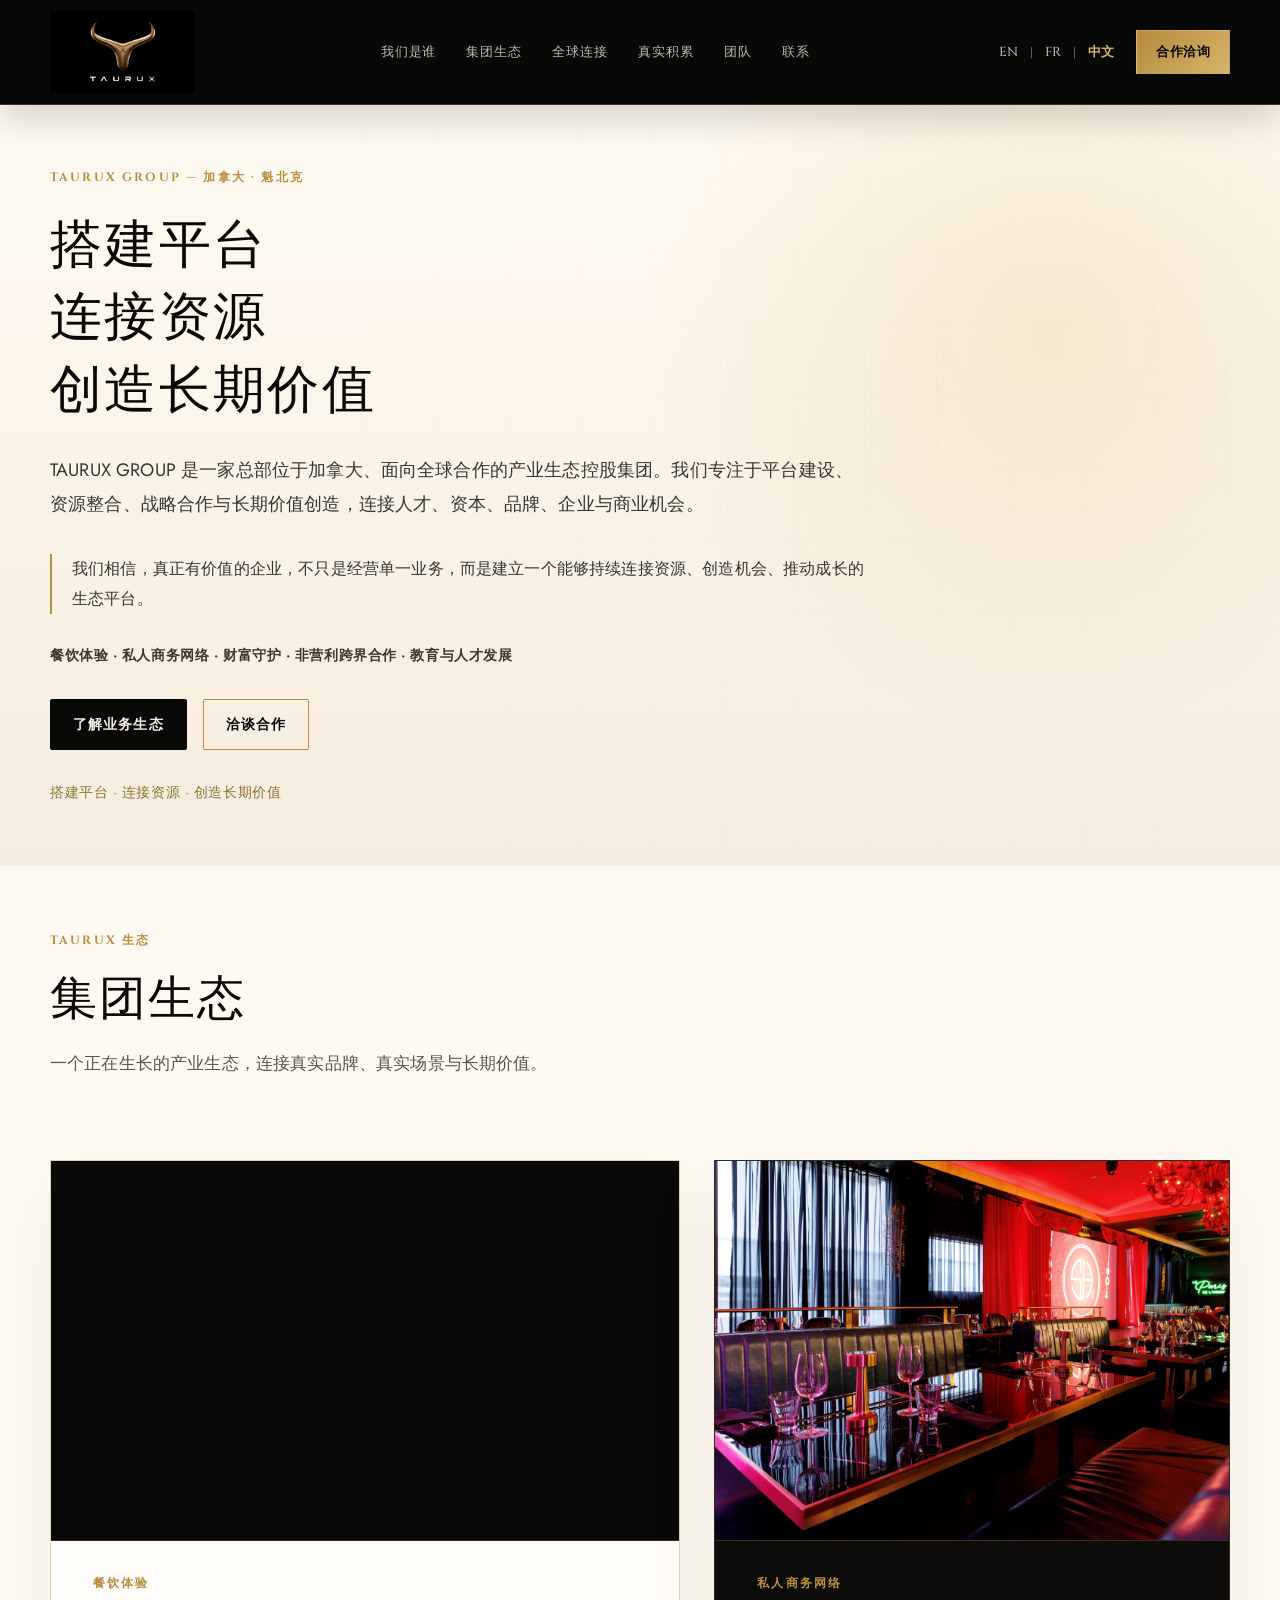
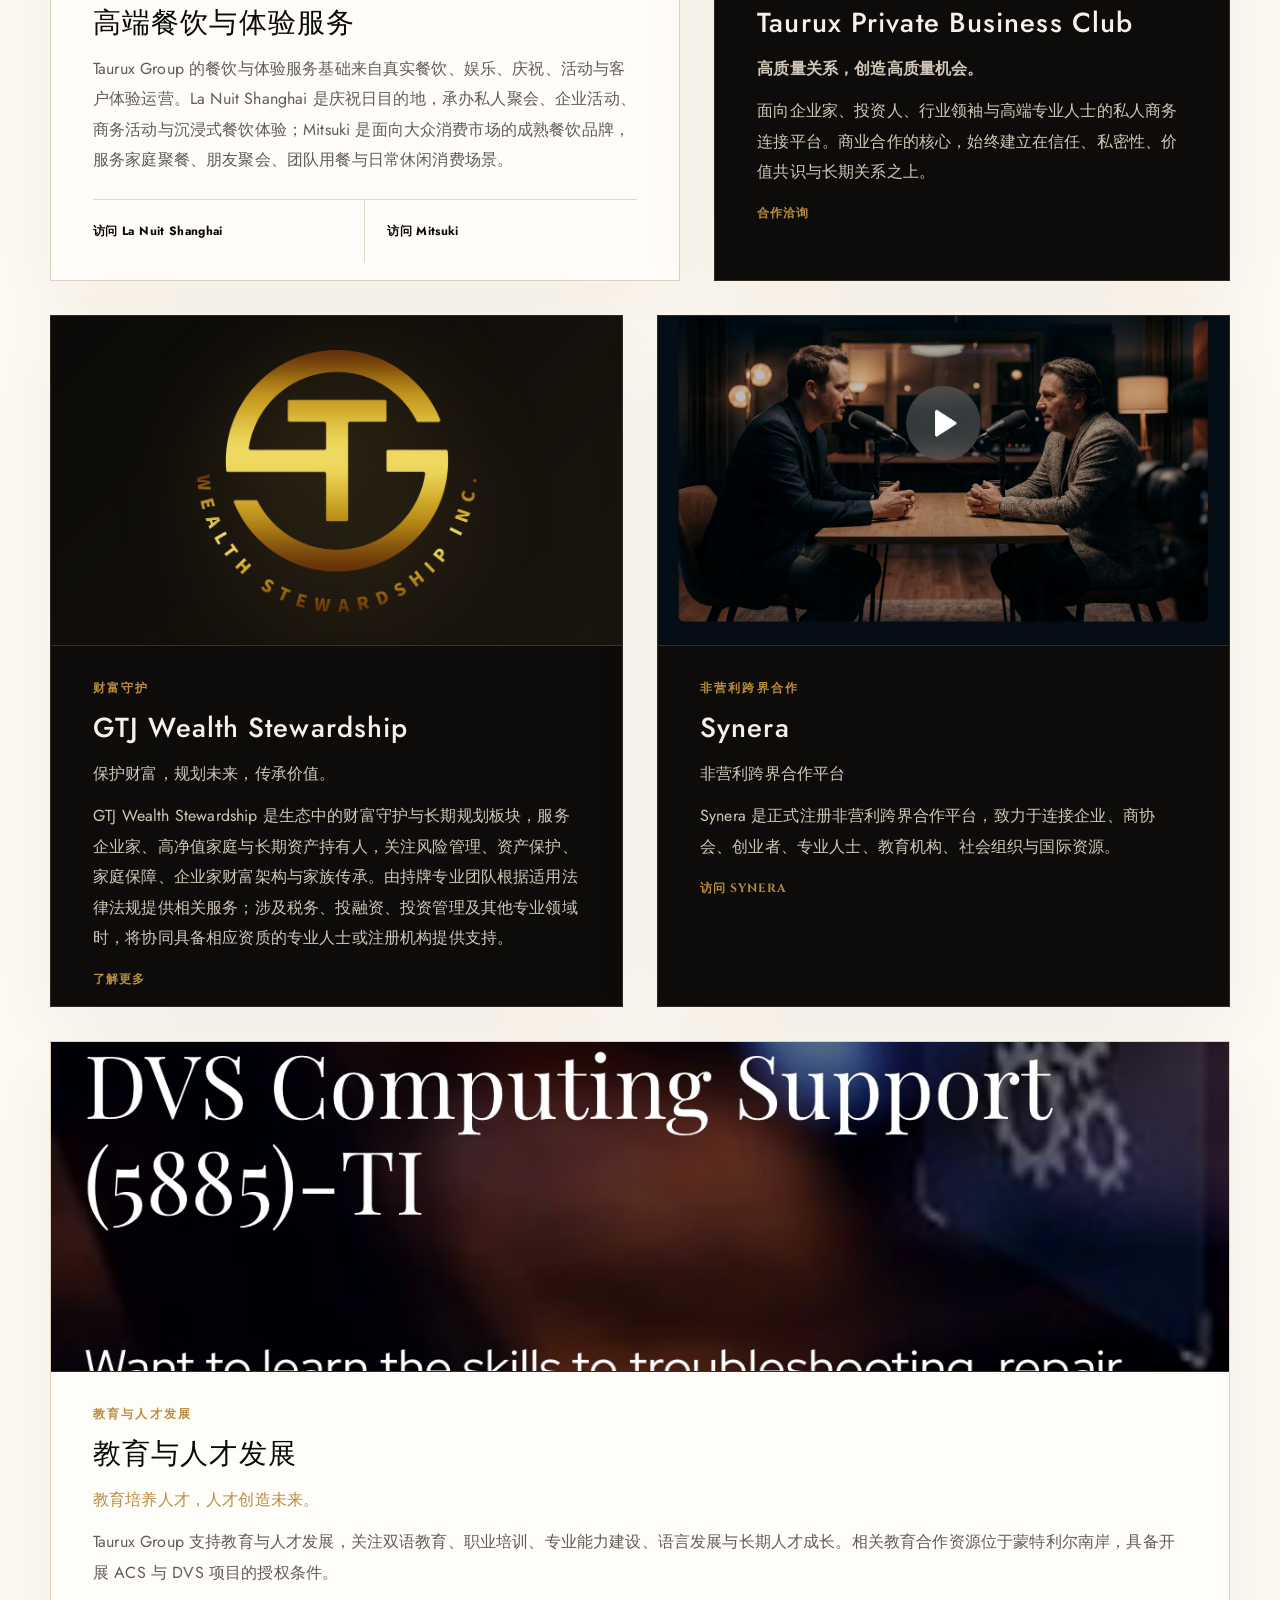
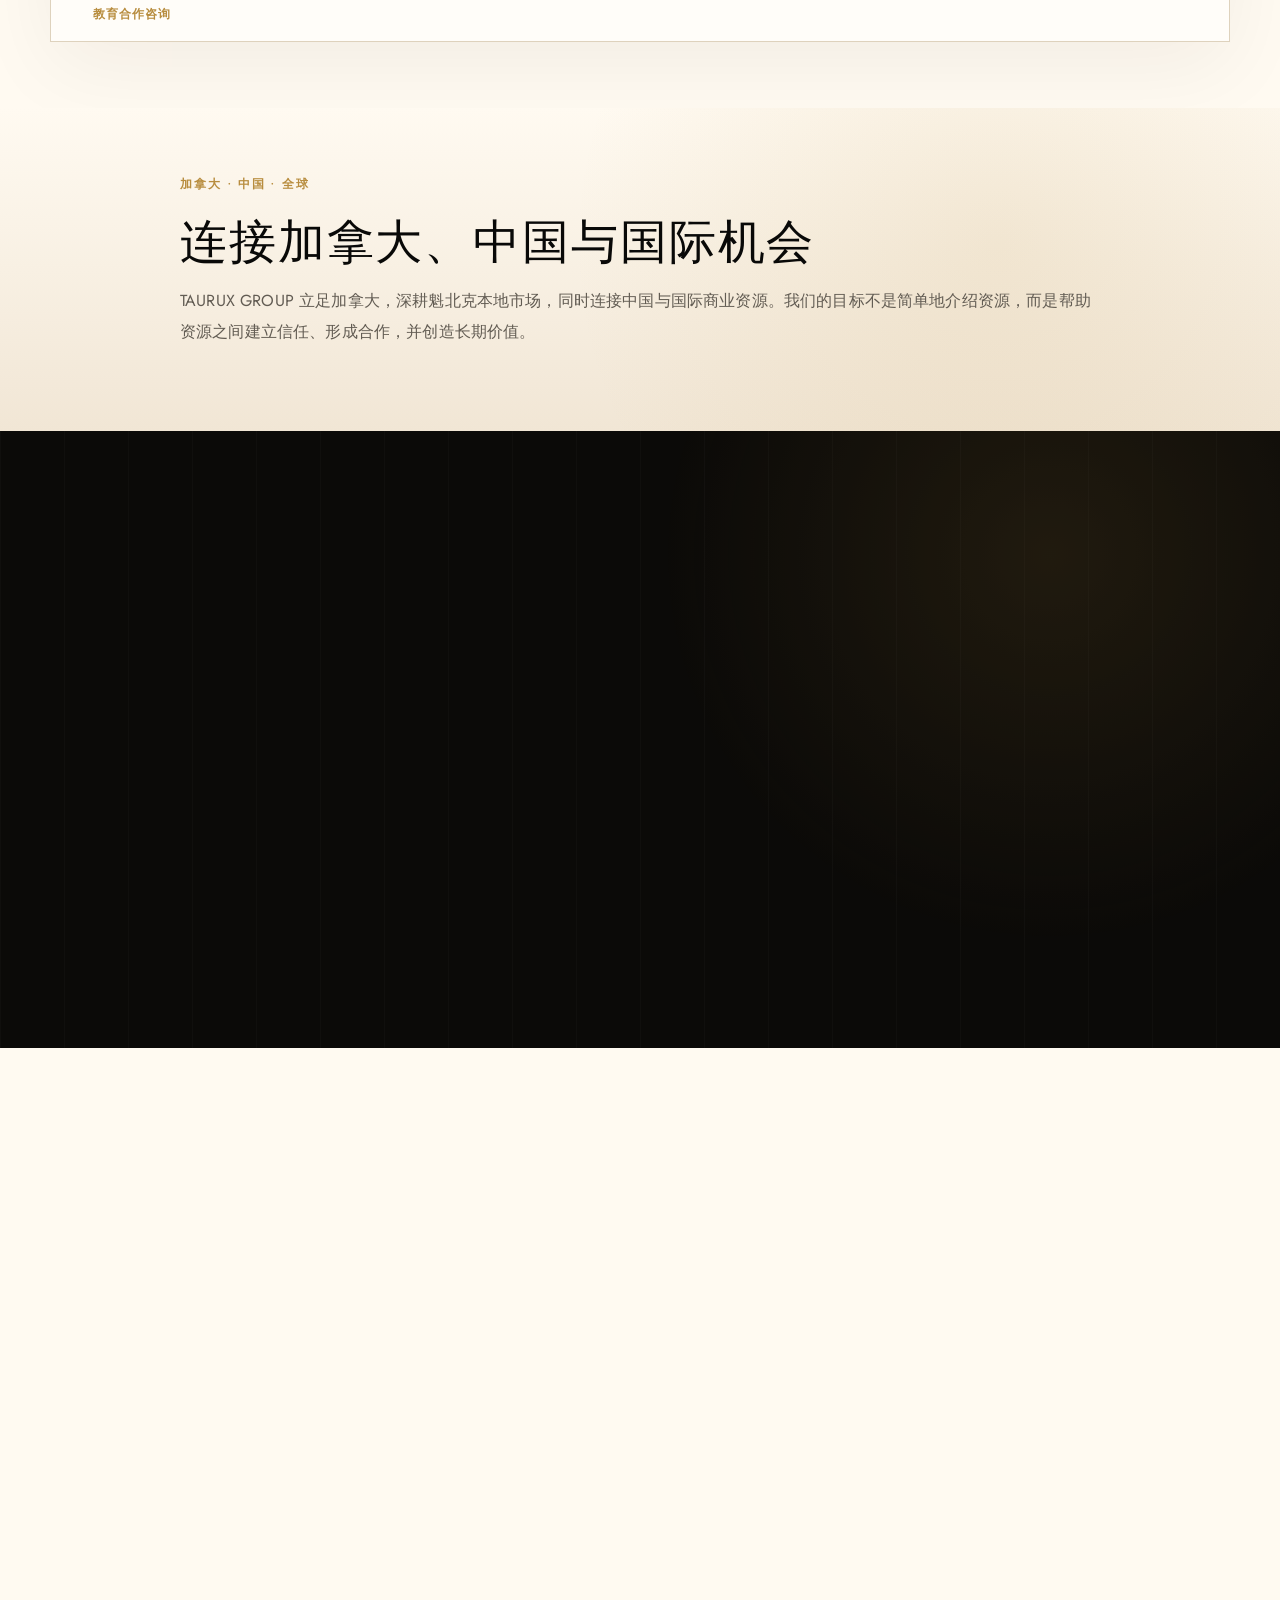
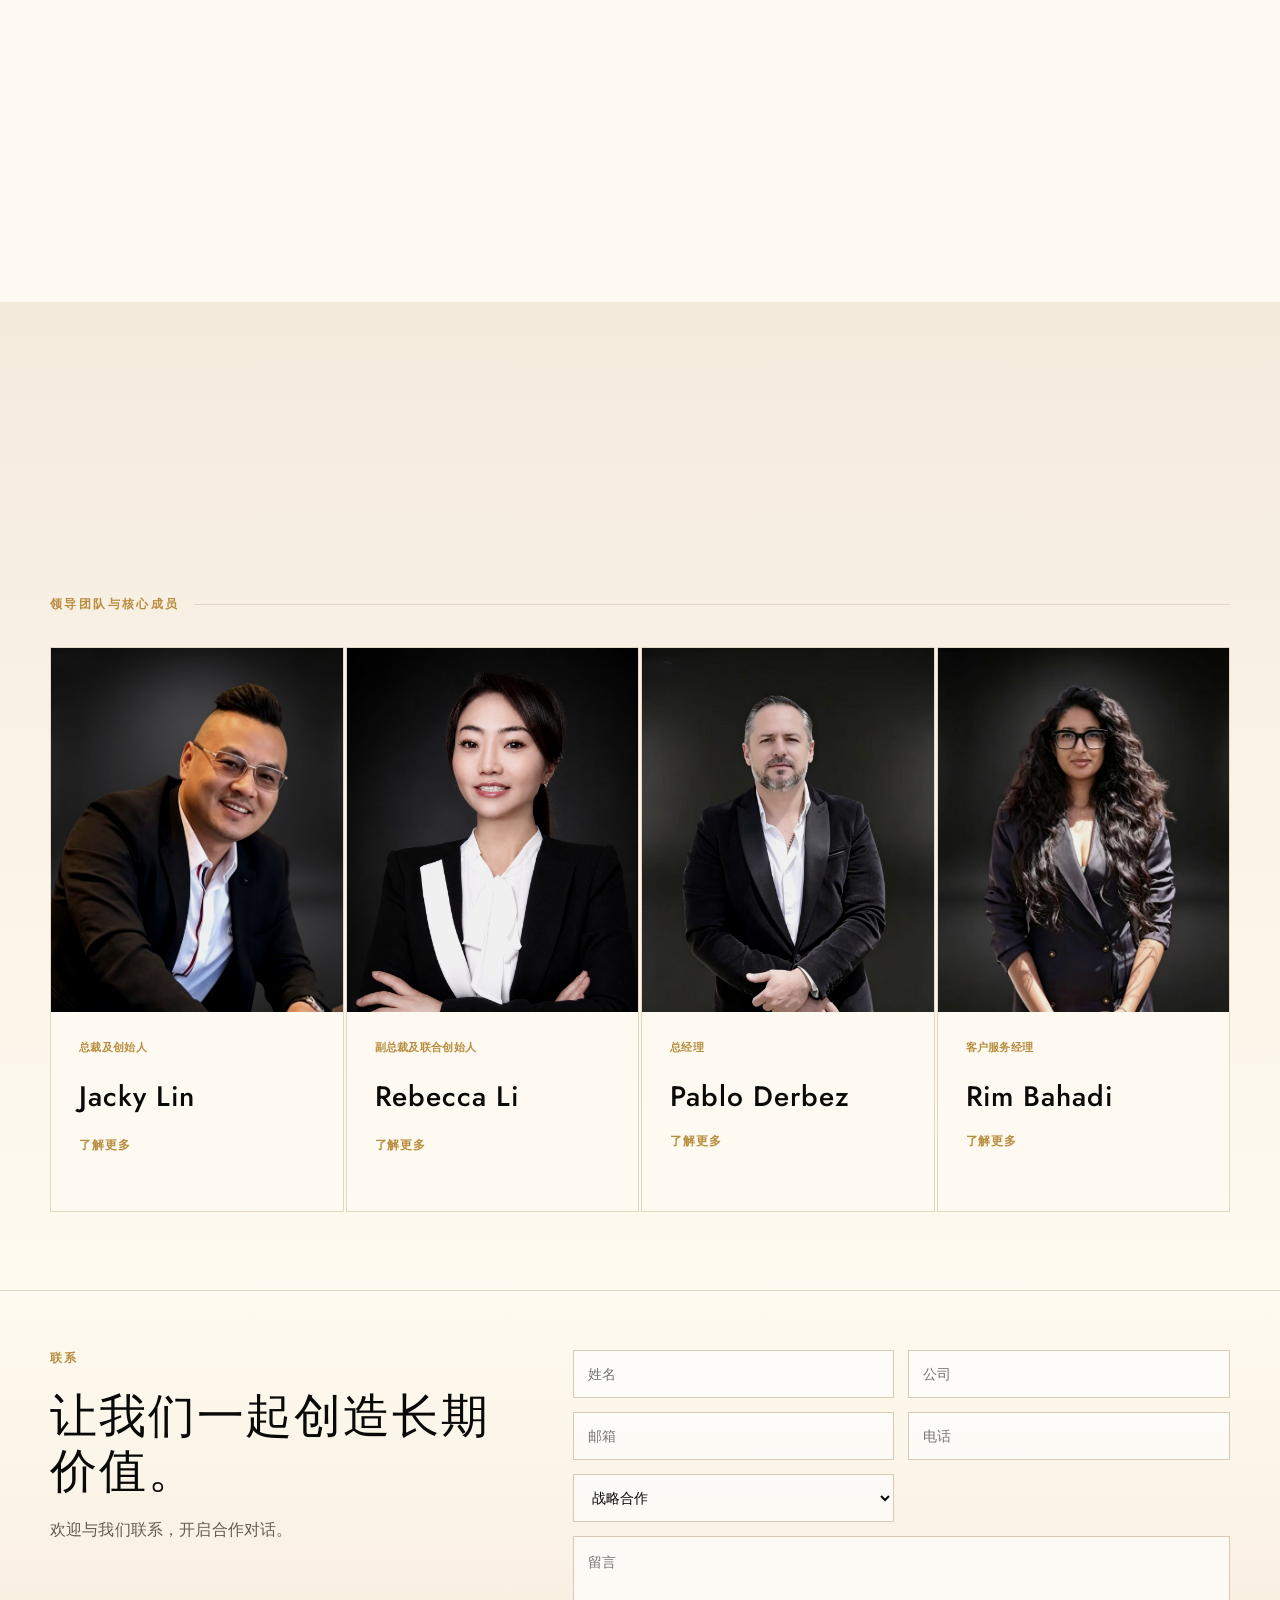
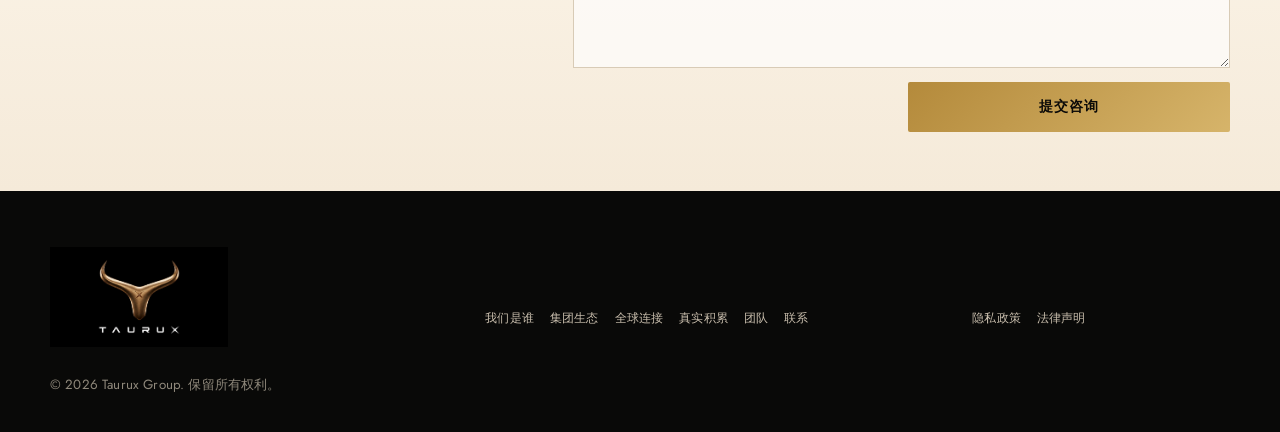
==== commit b602c293: "Remove unused mobile menu button" ====
--- a/index.html
+++ b/index.html
@@ -22,8 +22,6 @@
 *{box-sizing:border-box} html{scroll-behavior:smooth} body{margin:0;background:var(--ivory2);color:var(--black);font-family:var(--sans);} a{color:inherit;text-decoration:none} img{max-width:100%;display:block} .wrap{width:min(1180px,calc(100% - 48px));margin:0 auto} .gold{color:var(--gold)}
 .header{position:sticky;top:0;z-index:100;background:rgba(251,247,239,.92);backdrop-filter:blur(14px);border-bottom:1px solid rgba(184,141,63,.22)}
 .nav{height:76px;display:flex;align-items:center;justify-content:space-between;gap:28px} .brand img{width:186px;height:auto} .nav-links{display:flex;gap:28px;align-items:center;font-size:13px;letter-spacing:.02em} .nav-actions{display:flex;align-items:center;gap:18px} .langs{font-size:13px;color:#5a564e;display:flex;gap:8px;align-items:center} .langs button{background:none;border:0;font:inherit;cursor:pointer;color:#5a564e;padding:4px} .langs button.active{color:var(--gold);font-weight:700} .cta-small{background:linear-gradient(135deg,#b48a3b,#d6b46a);color:#0d0c0a;font-weight:700;padding:12px 18px;border-radius:2px;box-shadow:0 10px 24px rgba(184,141,63,.14);font-size:13px}
-.menu{display:none;border:1px solid rgba(184,141,63,.3);padding:10px;background:transparent}
-.menu span{display:block;width:22px;height:1px;background:#171512;margin:5px}
 .section{padding:96px 0} .section-head{display:flex;align-items:end;justify-content:space-between;gap:28px;margin-bottom:40px} .eyebrow{font-size:12px;letter-spacing:.22em;text-transform:uppercase;color:var(--gold);font-weight:700;margin-bottom:18px} h1,h2,h3{font-family:var(--serif);font-weight:600;line-height:.94;margin:0} h1{font-size:clamp(54px,7vw,102px);letter-spacing:-.045em} h2{font-size:clamp(42px,4.2vw,72px);letter-spacing:-.035em} h3{font-size:34px;letter-spacing:-.02em} p{line-height:1.78;color:#5f5b54;font-size:16px} .lead{font-size:19px;color:#3c3933;line-height:1.85} .btns{display:flex;gap:16px;flex-wrap:wrap;margin-top:30px} .btn{display:inline-flex;align-items:center;gap:10px;padding:15px 22px;border:1px solid var(--gold);font-weight:700;font-size:14px;border-radius:2px} .btn.fill{background:var(--black);color:var(--ivory);border-color:var(--black)} .btn.goldfill{background:linear-gradient(135deg,#b48a3b,#d6b46a);border:0;color:#0b0a08}
 .hero{position:relative;overflow:hidden;padding:88px 0 44px;background:radial-gradient(circle at 82% 28%,rgba(216,181,105,.32),transparent 32%),linear-gradient(180deg,#fffaf1,#f5eddf)} .hero:before{content:"";position:absolute;inset:0;background-image:linear-gradient(90deg,rgba(184,141,63,.08) 1px,transparent 1px),linear-gradient(rgba(184,141,63,.06) 1px,transparent 1px);background-size:72px 72px;mask-image:radial-gradient(circle at 70% 40%,black,transparent 65%);opacity:.5} .hero-grid{position:relative;display:grid;grid-template-columns:1.06fr .94fr;gap:46px;align-items:center} .hero-copy{padding:36px 0} .hero-copy .lead{max-width:720px} .hero-note{border-left:2px solid var(--gold);padding-left:18px;max-width:760px;margin-top:22px;color:#38342f} .hero-dirs{margin-top:22px;color:#2f2c27;font-weight:600;letter-spacing:.02em} .hero-visual{position:relative;min-height:520px;display:flex;align-items:center;justify-content:center} .hero-mark{position:absolute;width:min(520px,88%);opacity:.18;filter:drop-shadow(0 24px 60px rgba(184,141,63,.15));animation:float 7s ease-in-out infinite} .orbit{position:absolute;border:1px solid rgba(184,141,63,.32);border-radius:50%;width:620px;height:280px;transform:rotate(-18deg);opacity:.7} .orbit.two{width:440px;height:180px;transform:rotate(22deg);opacity:.35} .node{position:absolute;width:8px;height:8px;border-radius:50%;background:var(--gold);box-shadow:0 0 22px rgba(184,141,63,.55);animation:pulse 2.8s ease-in-out infinite} .n1{right:18%;top:18%} .n2{right:4%;bottom:30%} .n3{left:18%;bottom:18%} @keyframes float{0%,100%{transform:translateY(0)}50%{transform:translateY(-12px)}} @keyframes pulse{0%,100%{transform:scale(1);opacity:.55}50%{transform:scale(1.7);opacity:1}}
 .hero-strip{position:relative;border-top:1px solid var(--line);border-bottom:1px solid var(--line);margin-top:48px;display:grid;grid-template-columns:repeat(5,1fr);font-size:13px;letter-spacing:.04em;color:#4a453e} .hero-strip div{padding:18px 12px;border-right:1px solid var(--line);text-align:center} .hero-strip div:last-child{border-right:0}
@@ -36,7 +34,7 @@
 .footer{background:#090908;color:#c7bdad;padding:50px 0 34px} .footer-grid{display:grid;grid-template-columns:1fr 2fr 1fr;gap:40px;align-items:start} .footer img{width:180px} .footer a{color:#c7bdad;font-size:13px;margin-right:18px} .footer small{display:block;margin-top:28px;color:#8f887b}
 .modal{position:fixed;inset:0;background:rgba(0,0,0,.65);display:none;align-items:center;justify-content:center;z-index:300;padding:24px} .modal.open{display:flex} .modal-card{width:min(720px,100%);background:#fffaf1;border:1px solid var(--line);padding:34px;position:relative} .modal-close{position:absolute;right:16px;top:12px;background:none;border:0;font-size:30px;cursor:pointer}
 [data-reveal]{opacity:0;transform:translateY(18px);transition:opacity .8s ease,transform .8s ease} [data-reveal].show{opacity:1;transform:translateY(0)}
-@media(max-width:980px){.nav-links{display:none}.menu{display:block}.nav{height:70px}.brand img{width:148px}.header .cta-small{display:none}.hero-grid,.eco-layout,.global-grid,.contact-grid{grid-template-columns:1fr}.hero-visual{min-height:320px}.hero-strip{grid-template-columns:1fr 1fr}.hero-strip div:last-child{grid-column:1/-1}.feature-card,.split-card,.gtj-card,.edu-card,.lead-card{grid-template-columns:1fr}.mosaic,.eco-grid,.team-grid{grid-template-columns:1fr}.record-grid{grid-template-columns:1fr 1fr}.values-grid{grid-template-columns:1fr}.value{border-right:0;border-bottom:1px solid var(--line)}.team-small{grid-template-columns:repeat(2,1fr)}.footer-grid{grid-template-columns:1fr}}
+@media(max-width:980px){.nav-links{display:none}.nav{height:70px}.brand img{width:148px}.header .cta-small{display:none}.hero-grid,.eco-layout,.global-grid,.contact-grid{grid-template-columns:1fr}.hero-visual{min-height:320px}.hero-strip{grid-template-columns:1fr 1fr}.hero-strip div:last-child{grid-column:1/-1}.feature-card,.split-card,.gtj-card,.edu-card,.lead-card{grid-template-columns:1fr}.mosaic,.eco-grid,.team-grid{grid-template-columns:1fr}.record-grid{grid-template-columns:1fr 1fr}.values-grid{grid-template-columns:1fr}.value{border-right:0;border-bottom:1px solid var(--line)}.team-small{grid-template-columns:repeat(2,1fr)}.footer-grid{grid-template-columns:1fr}}
 @media(max-width:640px){.wrap{width:min(100% - 28px,1180px)}.section{padding:64px 0}.hero{padding:52px 0 30px}h1{font-size:54px}h2{font-size:42px}.lead{font-size:16px}.nav-actions .langs{font-size:12px}.brand img{width:126px}.btns{gap:10px}.btn{width:100%;justify-content:center}.hero-strip{grid-template-columns:1fr 1fr}.feature-content,.card-pad,.split-card .text{padding:26px}.record-grid{grid-template-columns:1fr}.stat{border-right:0;border-bottom:1px solid rgba(184,141,63,.26)}.stat:last-child{border-bottom:0}.team-small{grid-template-columns:1fr}.person img{height:360px}form{grid-template-columns:1fr}form .btn{grid-column:1}}
 
 
@@ -301,8 +299,6 @@
 .langs button{color:rgba(247,241,231,.72);font-weight:500;}
 .langs button.active{color:var(--gold2);font-weight:700;}
 .cta-small{background:linear-gradient(135deg,#b48a3b,#d6b46a);color:#0a0907;border:1px solid rgba(255,255,255,.12);box-shadow:none;}
-.menu{border-color:rgba(247,241,231,.28);}
-.menu span{background:#f7f1e7;}
 
 /* hero headline unified: three lines, no periods, calmer premium spacing */
 .hero{padding:116px 0 64px;}
@@ -396,8 +392,6 @@
 .langs button{color:rgba(247,241,231,.74) !important;font-weight:500 !important;}
 .langs button.active{color:var(--gold2) !important;font-weight:700 !important;}
 .cta-small{background:linear-gradient(135deg,#b48a3b,#d6b46a) !important;color:#0a0907 !important;border:1px solid rgba(255,255,255,.12) !important;box-shadow:none !important;}
-.menu{border-color:rgba(247,241,231,.28) !important;}
-.menu span{background:#f7f1e7 !important;}
 .hero h1{font-family:var(--serif) !important;font-weight:400 !important;margin:0;text-align:left;}
 html[lang="en"] .hero h1{font-size:clamp(42px,4.6vw,69px) !important;line-height:1.14 !important;letter-spacing:-.010em !important;}
 html[lang="fr"] .hero h1{font-size:clamp(37px,4.1vw,61px) !important;line-height:1.18 !important;letter-spacing:-.004em !important;}
@@ -643,7 +637,7 @@
     <nav class="nav-links">
       <a href="#about" data-i18n="nav_about">我们是谁</a><a href="#ecosystem" data-i18n="nav_eco">集团生态</a><a href="#global" data-i18n="nav_global">全球连接</a><a href="#record" data-i18n="nav_record">真实积累</a><a href="#team" data-i18n="nav_team">团队</a><a href="#contact" data-i18n="nav_contact">联系</a>
     </nav>
-    <div class="nav-actions"><div class="langs"><button data-lang="en">EN</button><span>|</span><button data-lang="fr">FR</button><span>|</span><button data-lang="zh" class="active">中文</button></div><a class="cta-small" href="#contact" data-i18n="nav_cta">合作洽询</a><button class="menu" aria-label="Menu"><span></span><span></span><span></span></button></div>
+    <div class="nav-actions"><div class="langs"><button data-lang="en">EN</button><span>|</span><button data-lang="fr">FR</button><span>|</span><button data-lang="zh" class="active">中文</button></div><a class="cta-small" href="#contact" data-i18n="nav_cta">合作洽询</a></div>
   </div>
 </header>
 <main id="top">
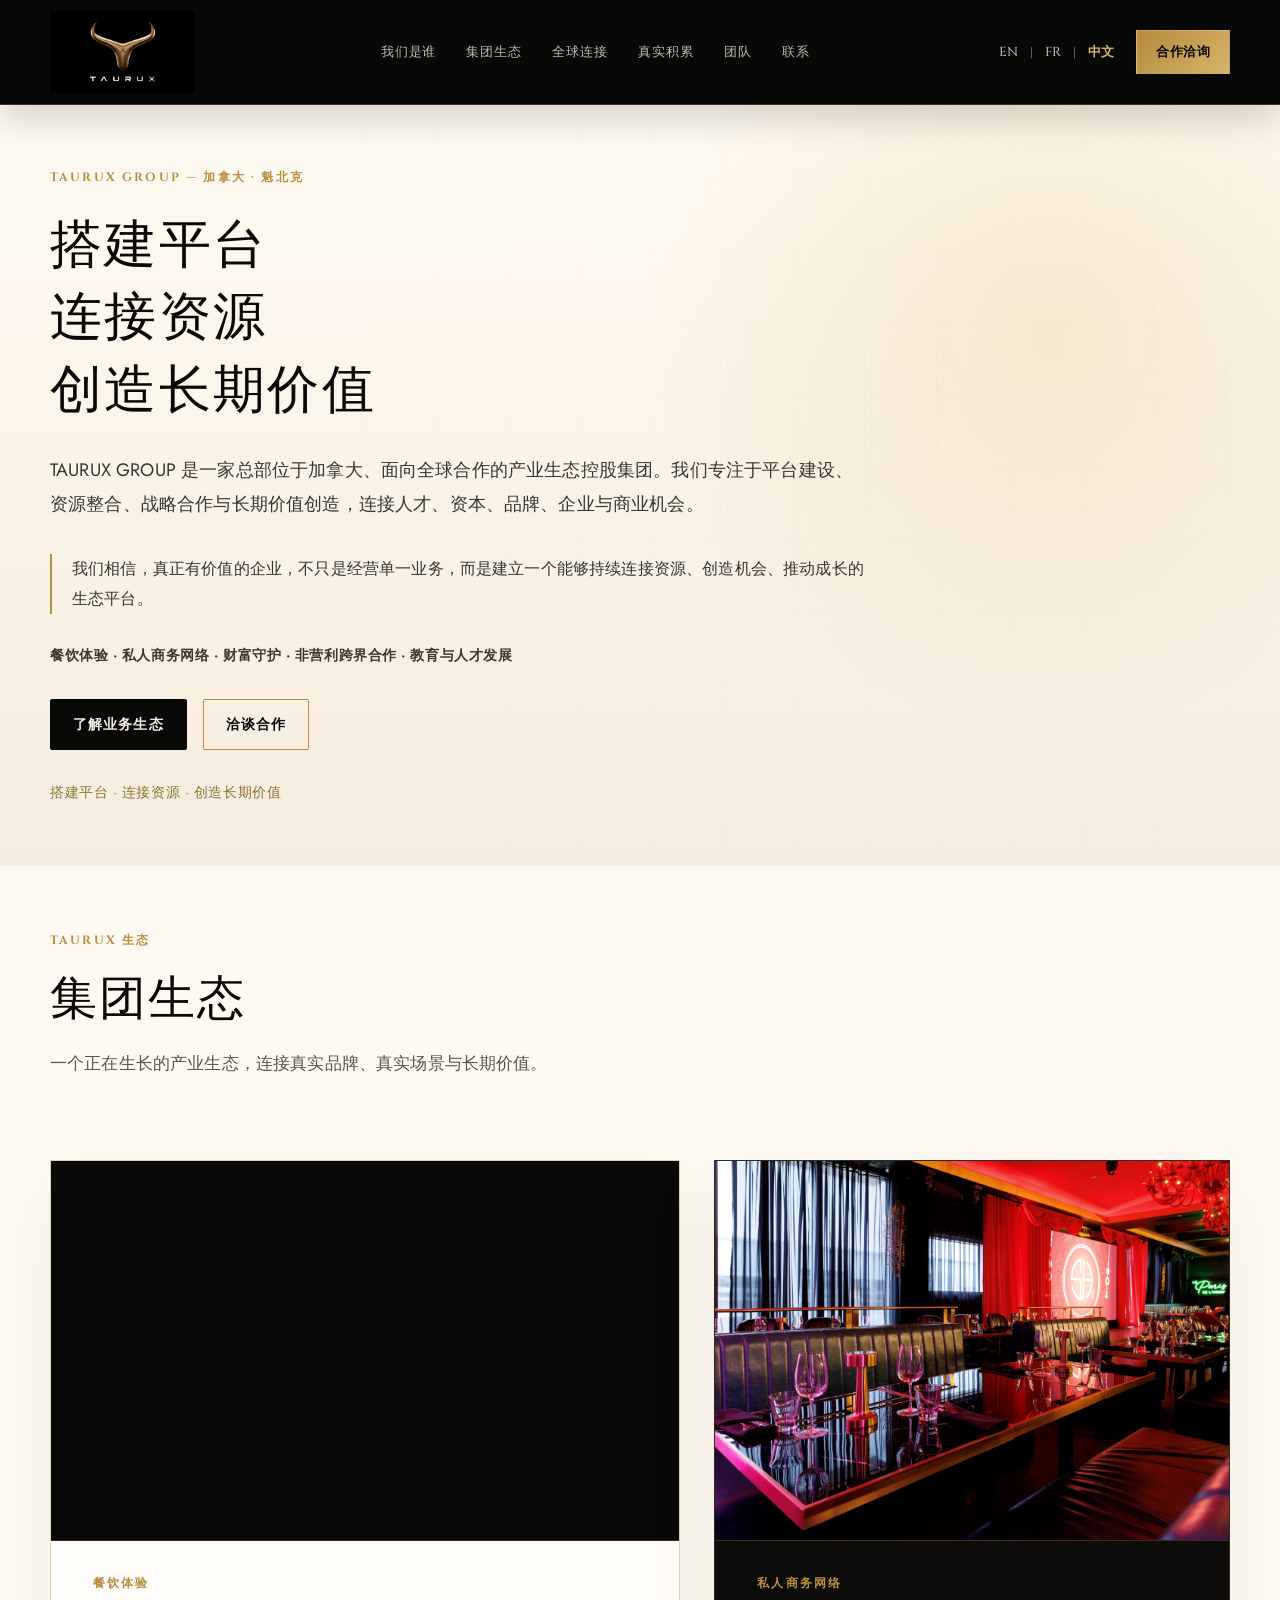
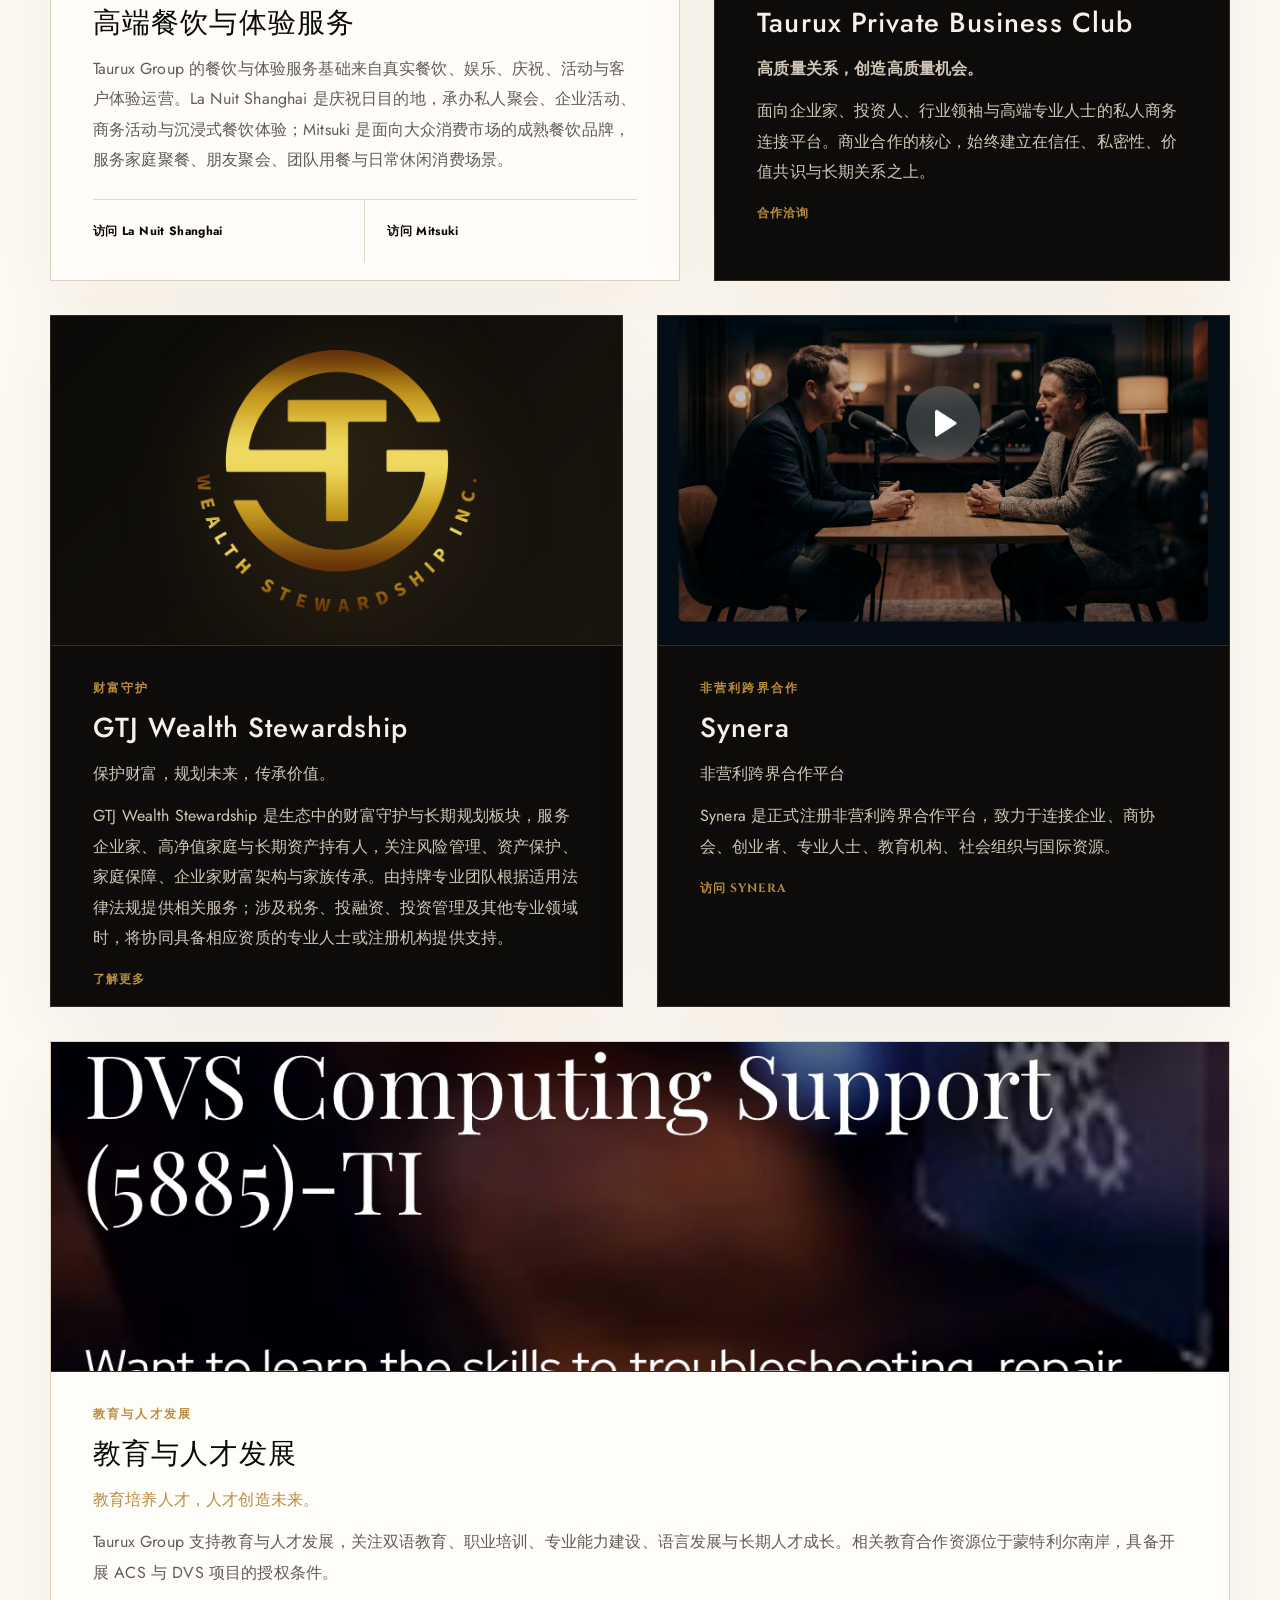
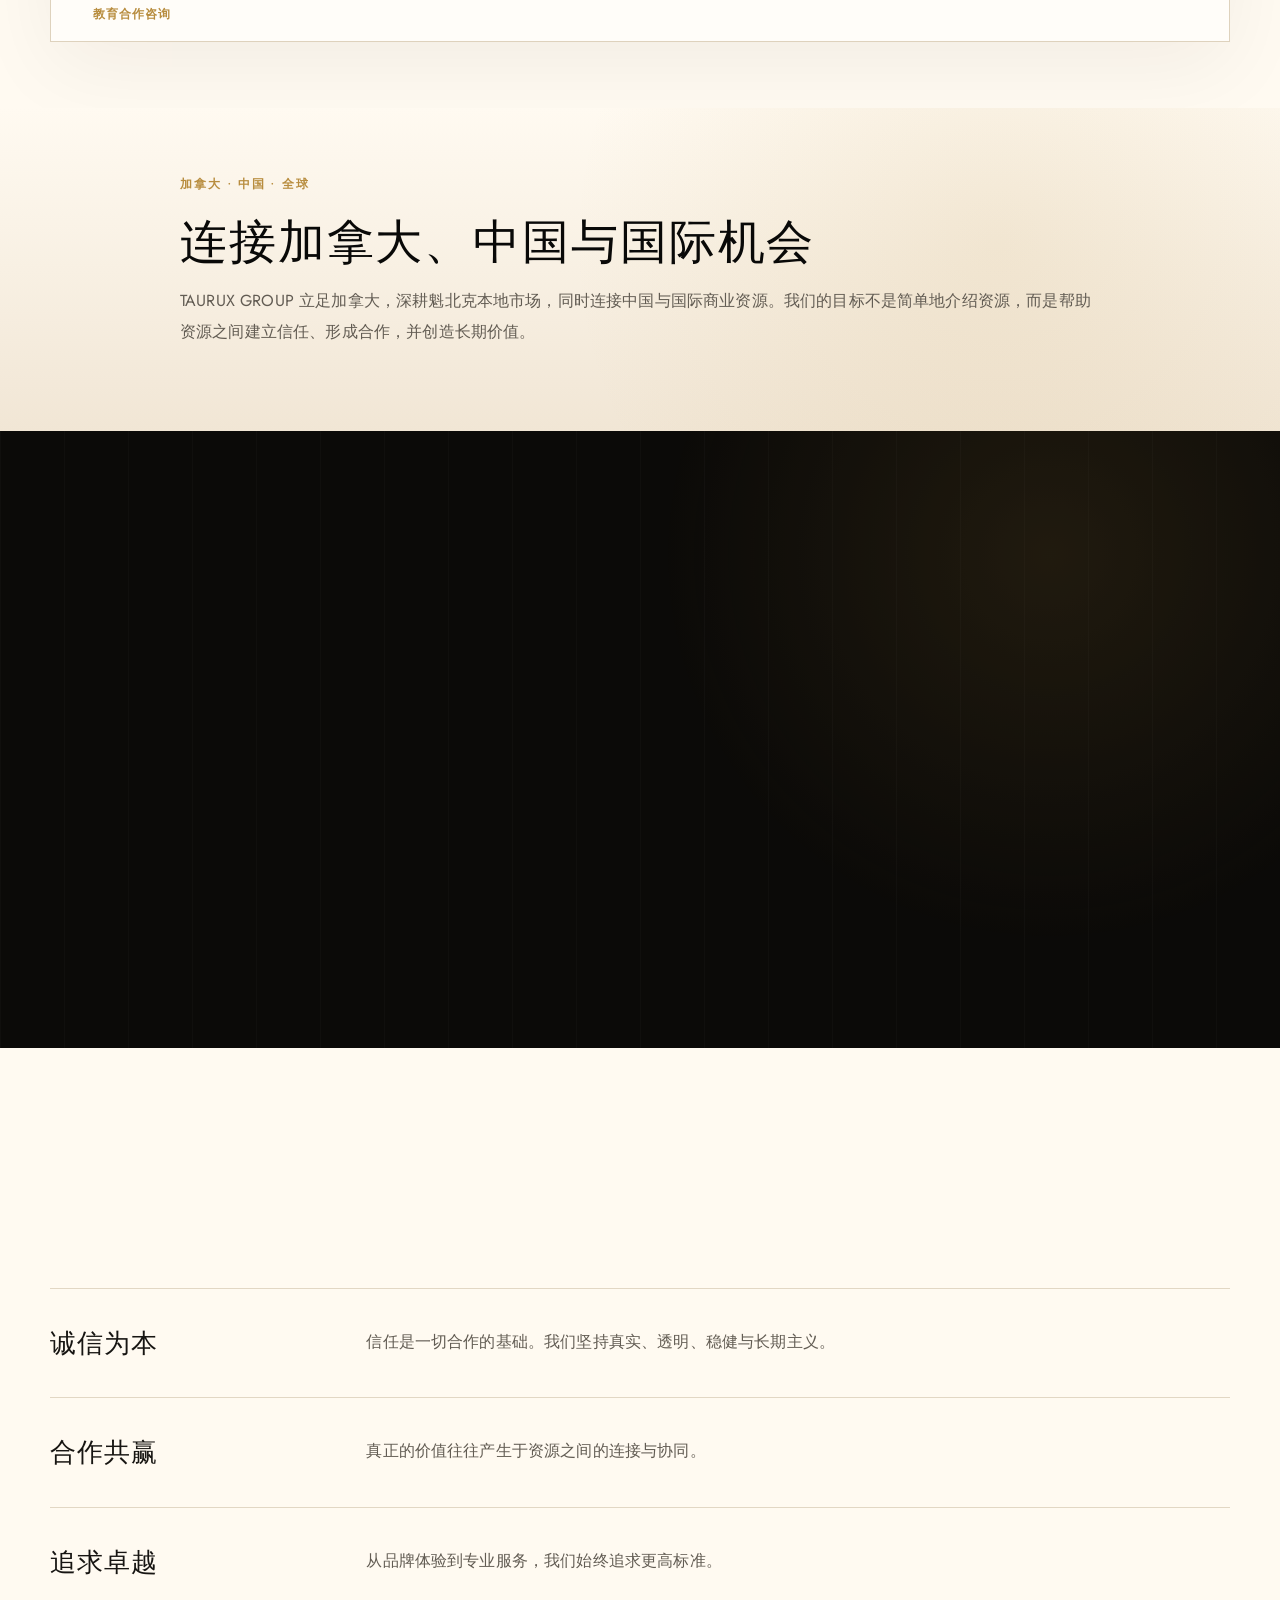
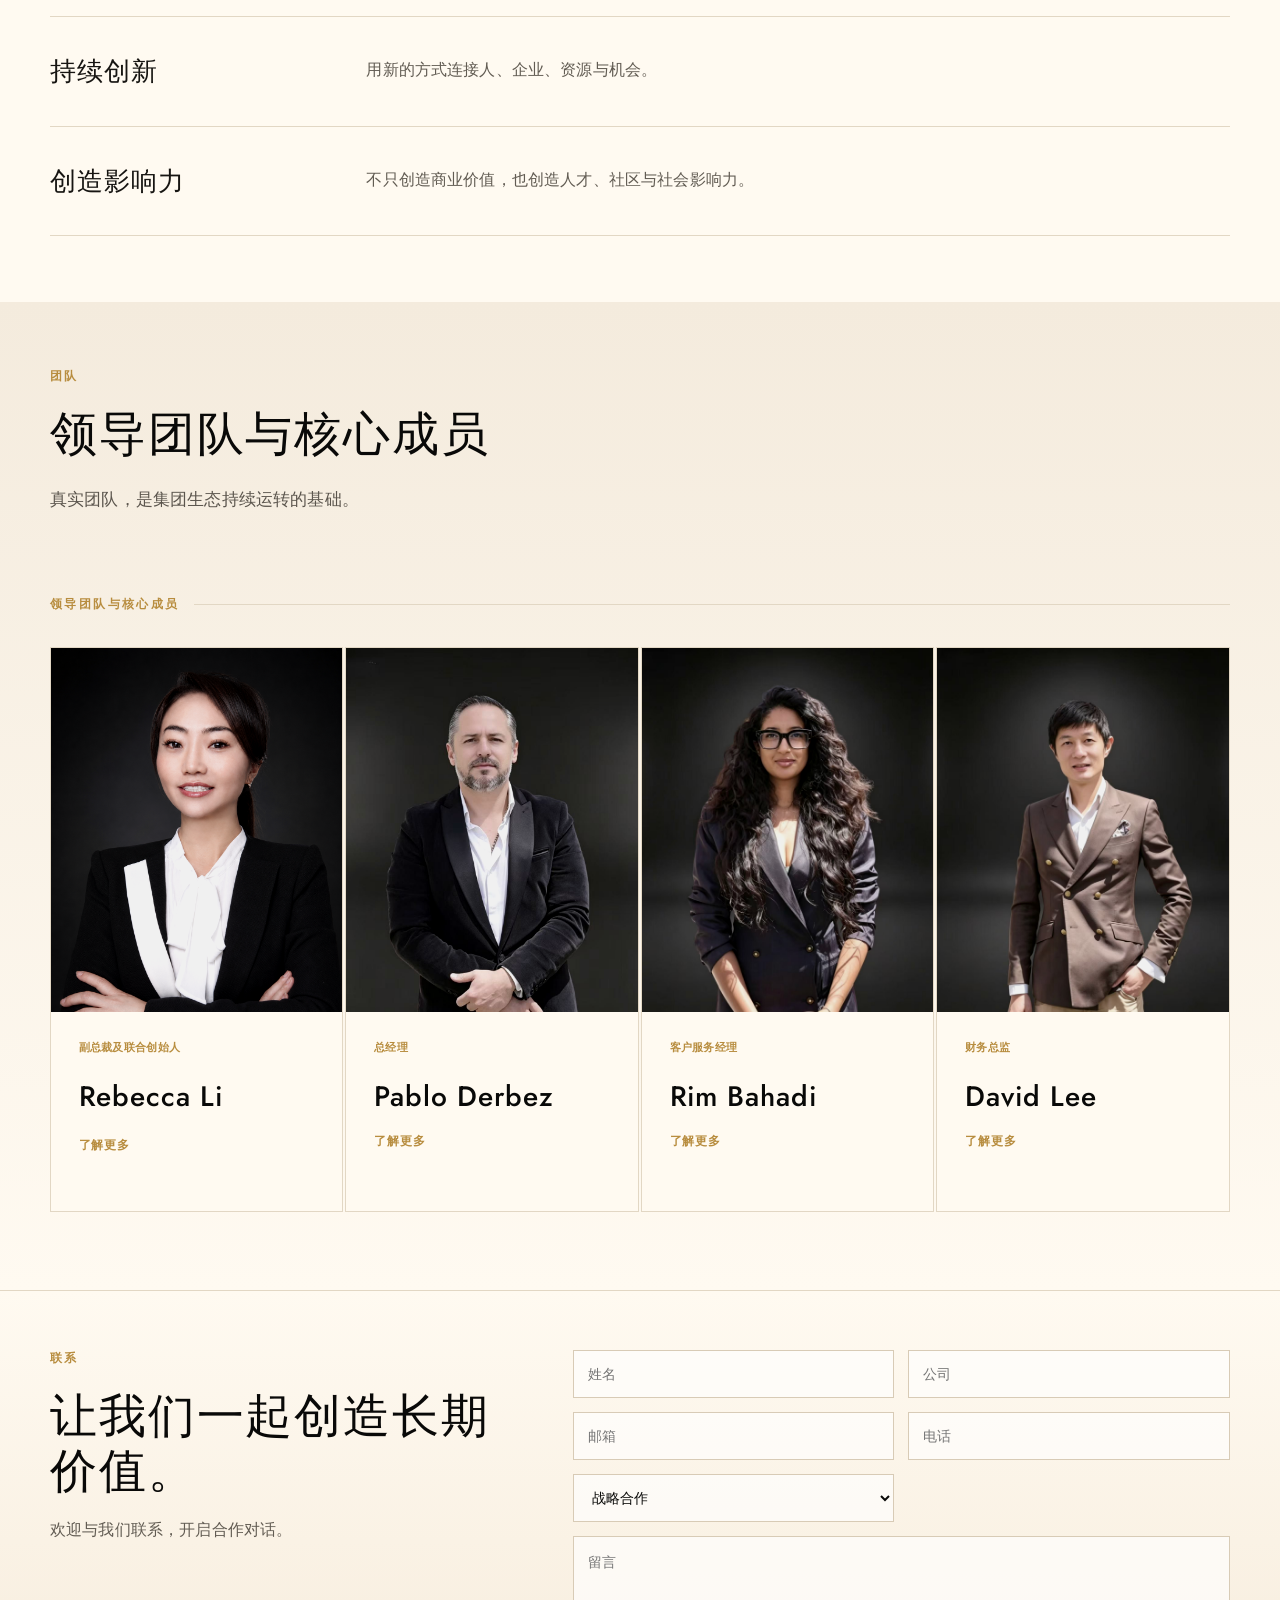
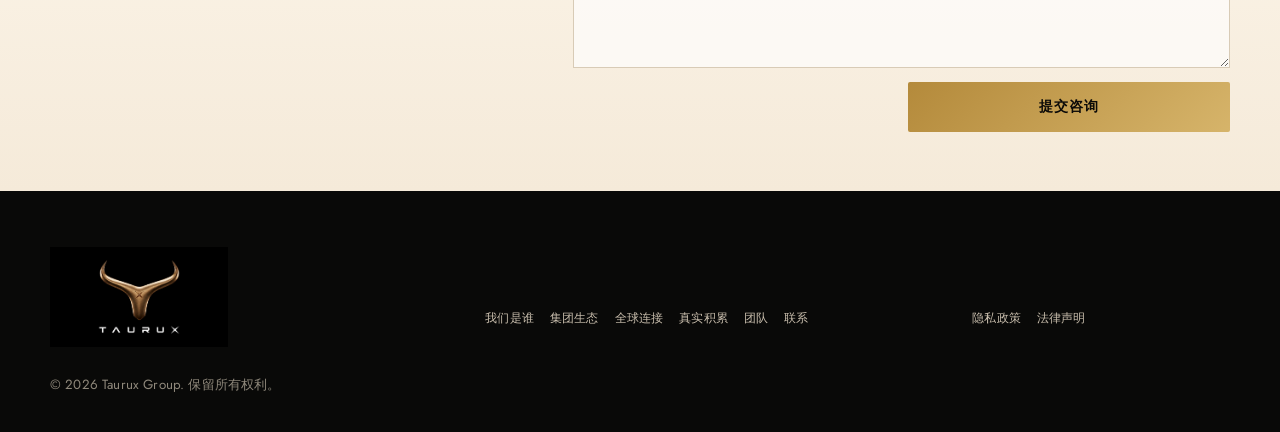
==== commit cc0af943: "Update Taurux brand favicon and search metadata" ====
--- a/index.html
+++ b/index.html
@@ -5,10 +5,25 @@
 <meta name="viewport" content="width=device-width,initial-scale=1" />
 <title>Taurux Group</title>
 <meta name="description" content="Taurux Group is a Canada-headquartered industrial ecosystem holding group focused on platforms, resources, partnerships, and long-term value creation." />
-<link rel="icon" type="image/png" href="assets/taurux-favicon.png">
+<link rel="canonical" href="https://tauruxgroup.com/" />
+<link rel="icon" type="image/png" sizes="256x256" href="/assets/taurux-favicon.png">
+<link rel="apple-touch-icon" sizes="256x256" href="/assets/taurux-favicon.png">
+<meta name="theme-color" content="#090908" />
 <meta property="og:title" content="Taurux Group" />
 <meta property="og:description" content="Building platforms. Bridging resources. Creating lasting value." />
 <meta property="og:image" content="taurux_v7_redesign_assets/logo.png" />
+<meta property="og:image:alt" content="Taurux Group logo" />
+<meta property="og:url" content="https://tauruxgroup.com/" />
+<meta property="og:type" content="website" />
+<script type="application/ld+json">
+{
+  "@context": "https://schema.org",
+  "@type": "Organization",
+  "name": "Taurux Group",
+  "url": "https://tauruxgroup.com/",
+  "logo": "https://tauruxgroup.com/assets/taurux-favicon.png"
+}
+</script>
 <link rel="stylesheet" href="taurux_v7_redesign_assets/fonts/fonts.css">
 <style>
 @import url('https://fonts.googleapis.com/css2?family=Jost:wght@300;400;500;600;700&display=swap');
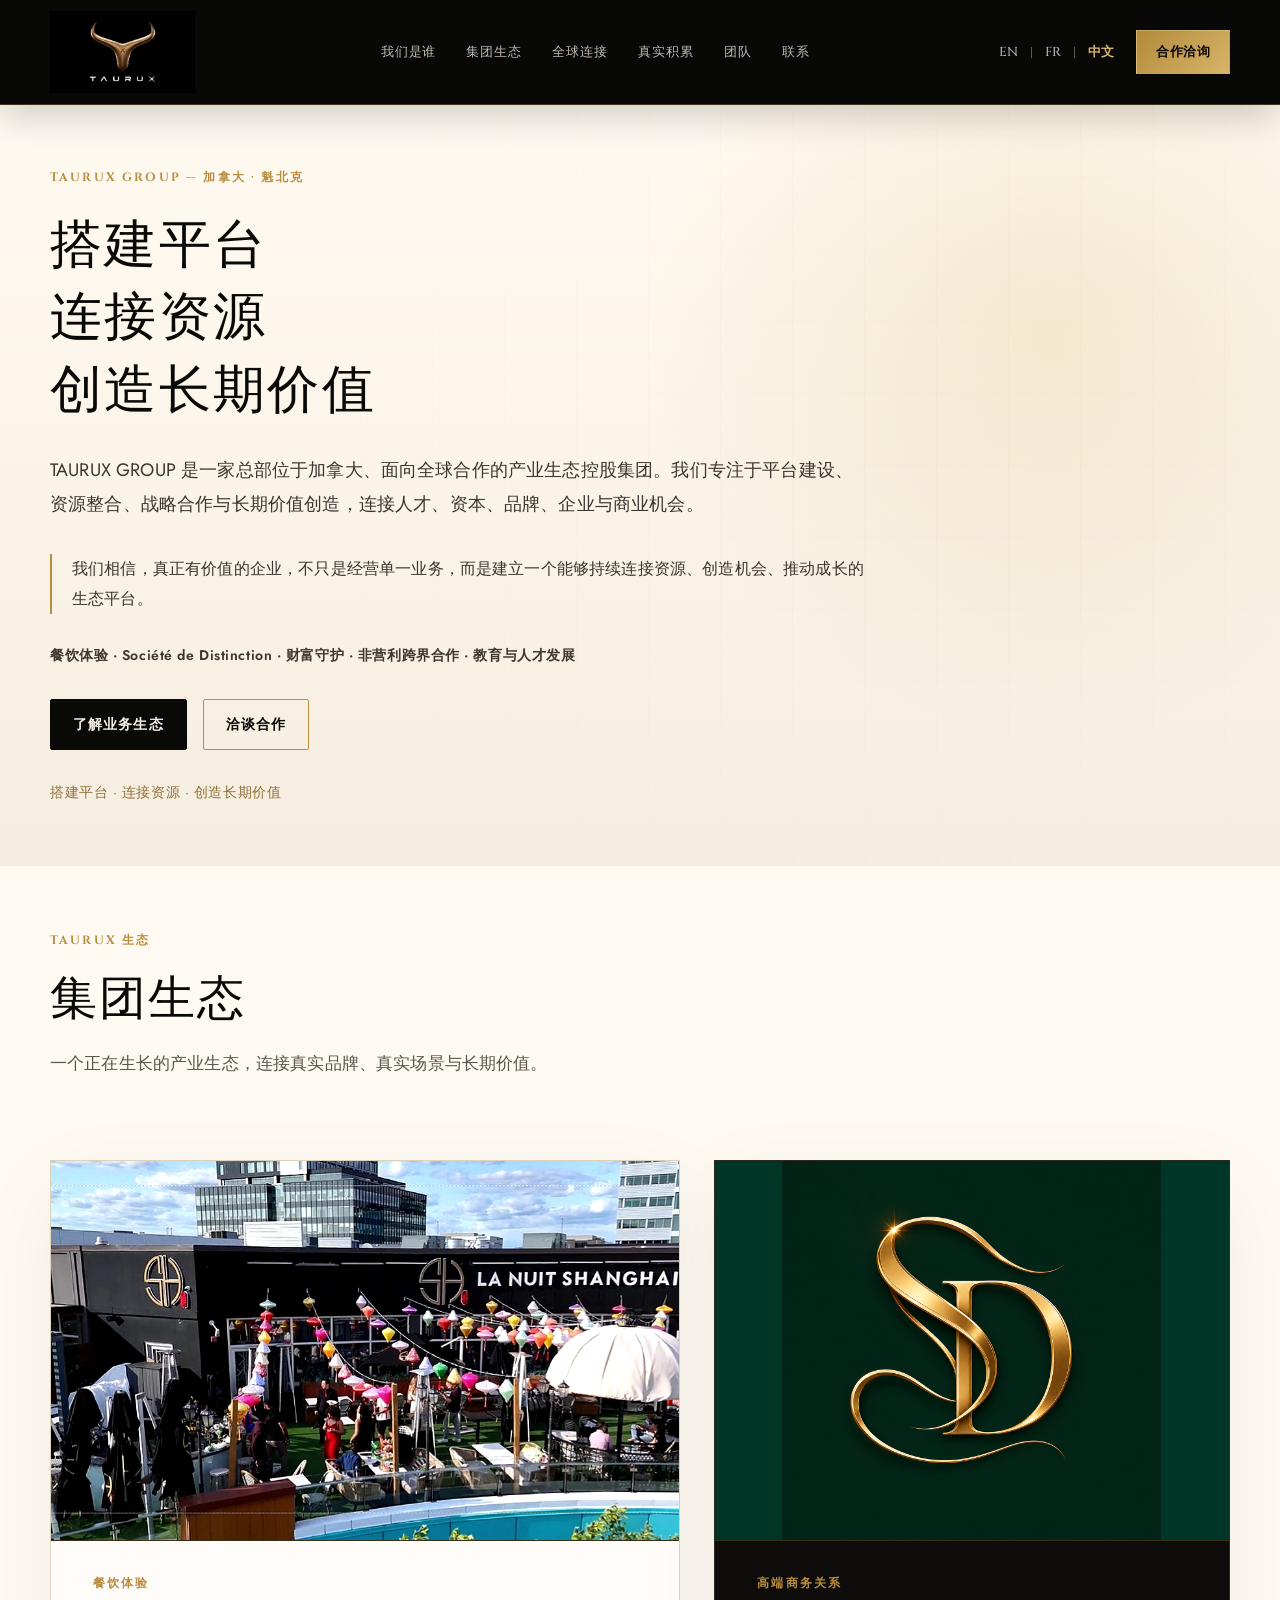
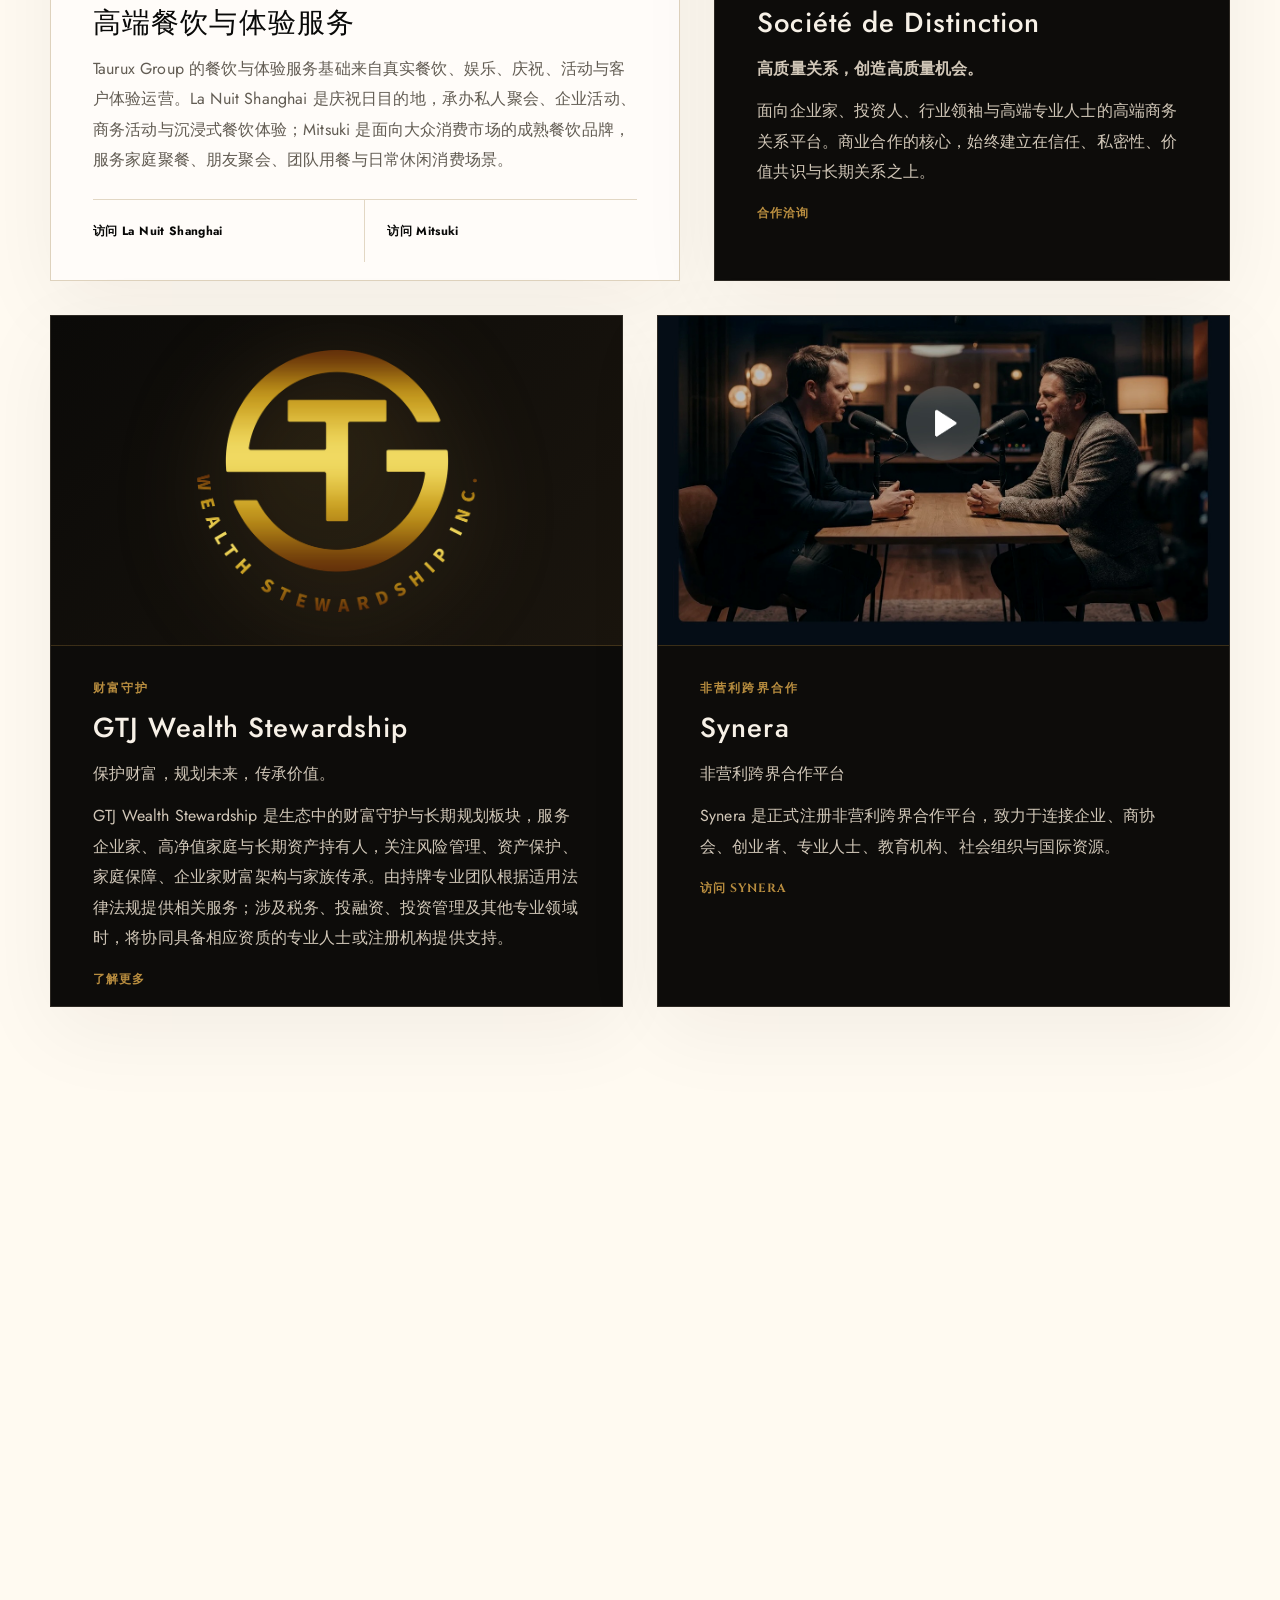
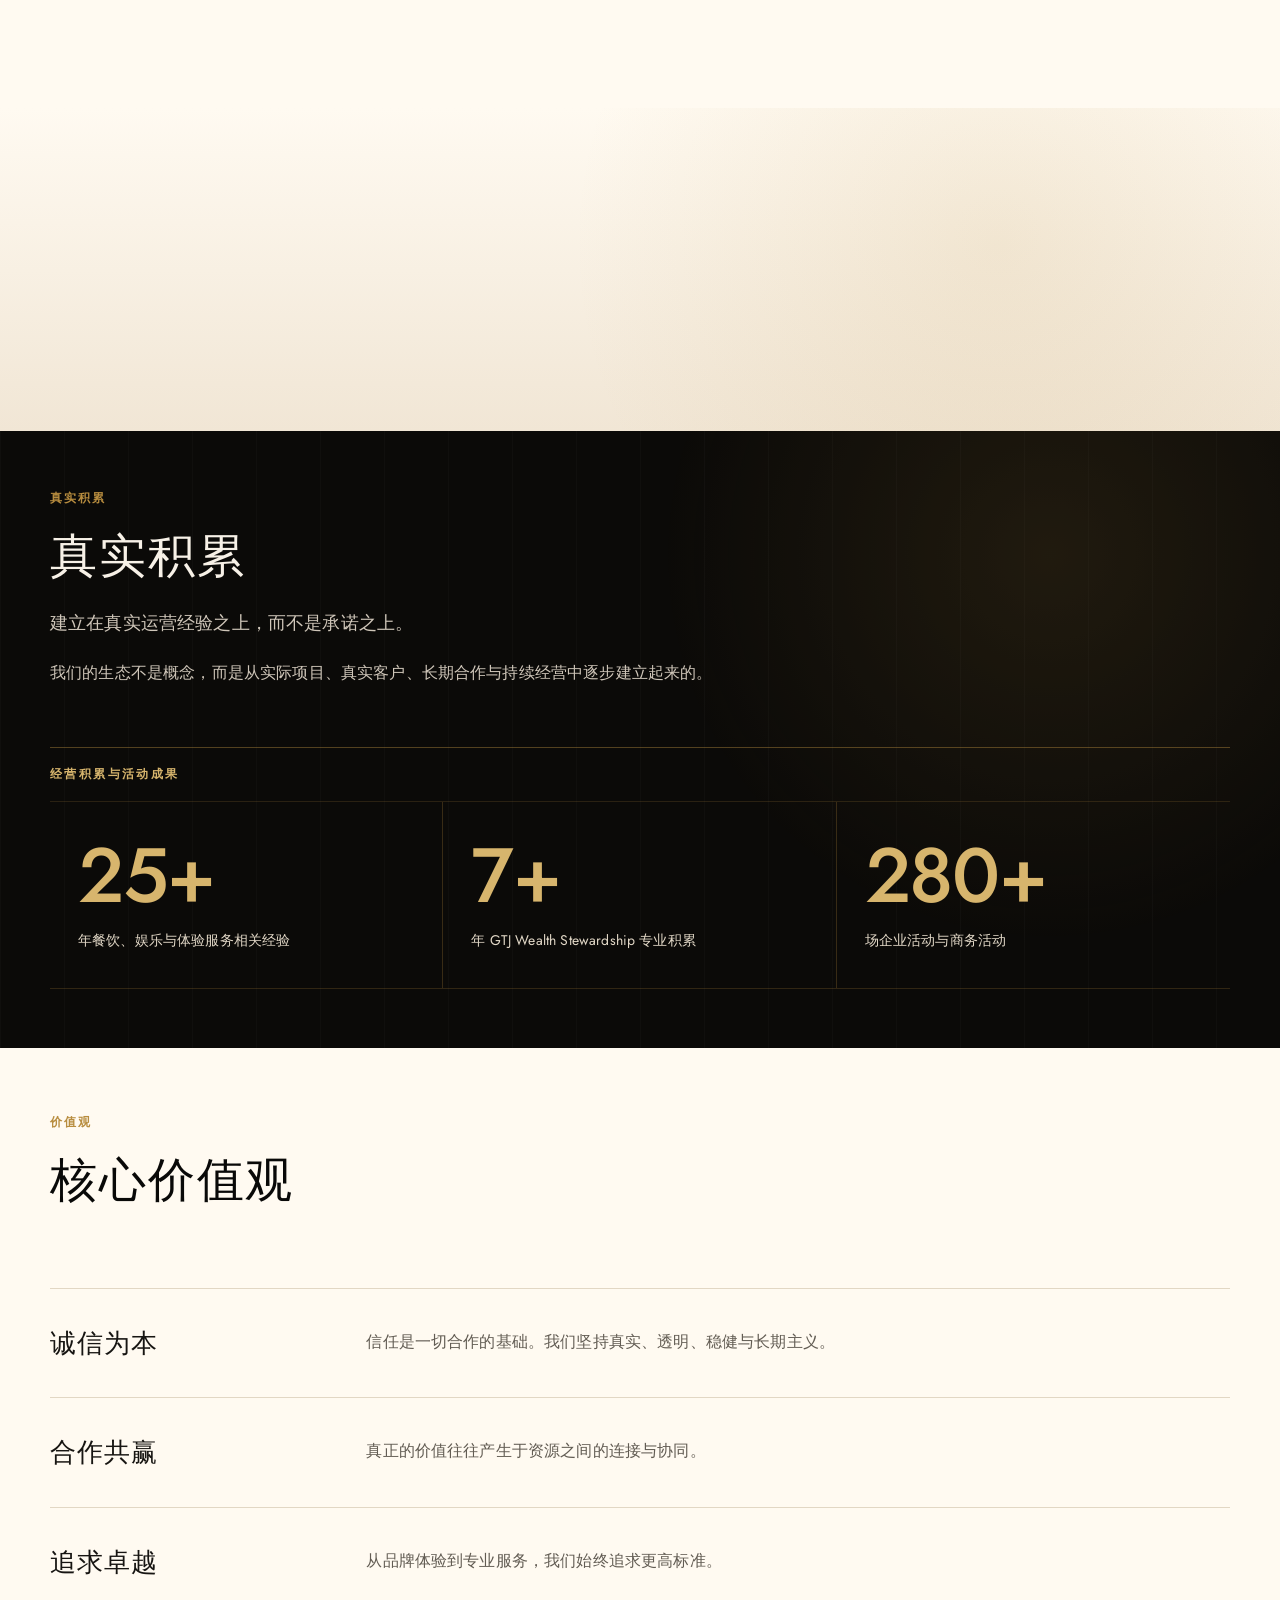
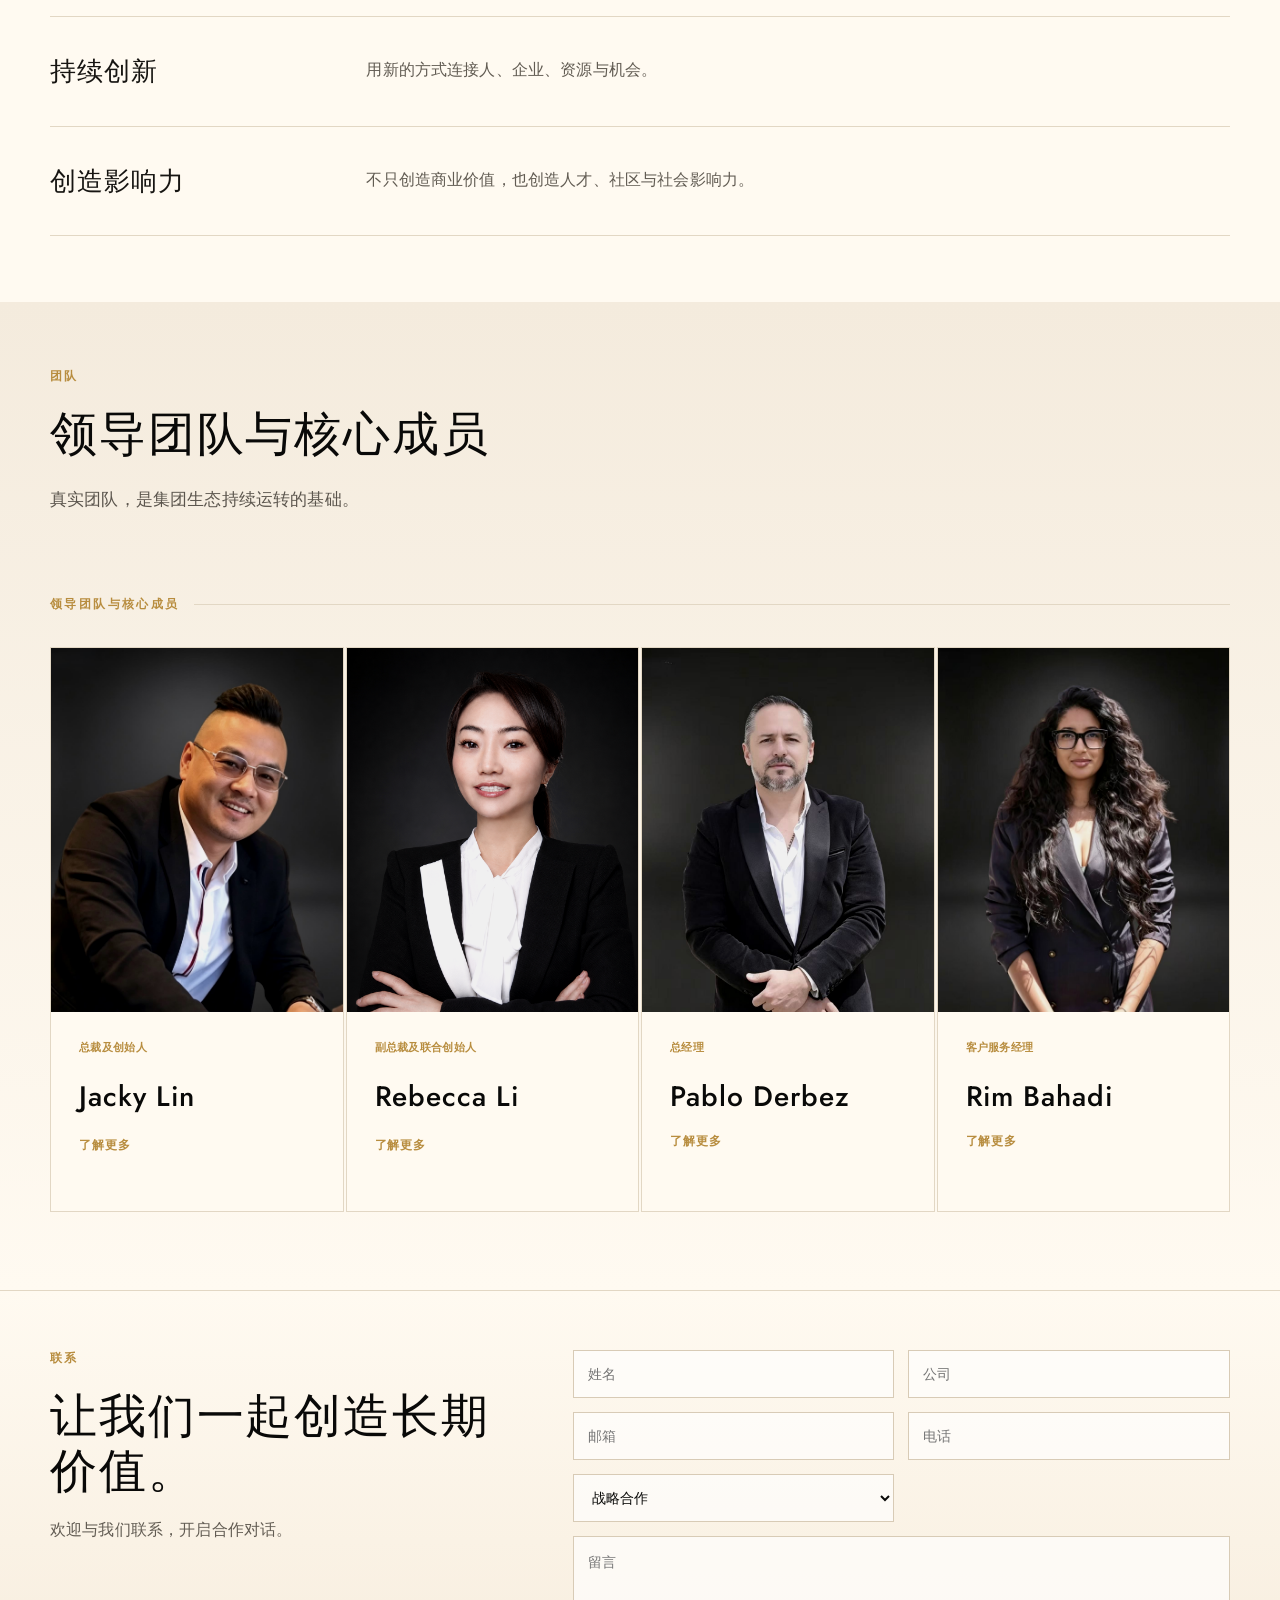
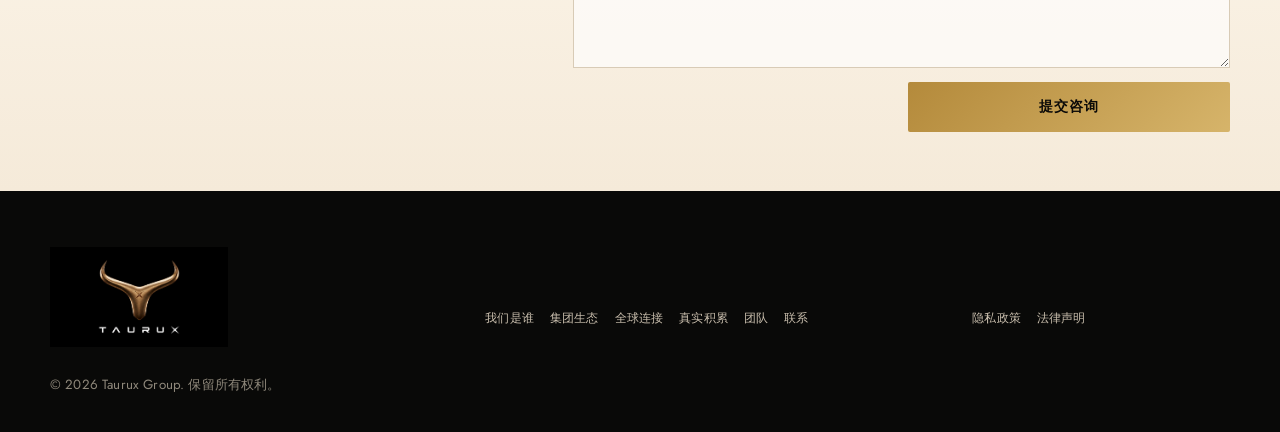
==== commit 4983ad47: "Update ecosystem card to Societe de Distinction" ====
--- a/index.html
+++ b/index.html
@@ -498,6 +498,10 @@
   inset:auto;
   height:100%;
 }
+.media-slider-track img.brand-logo-slide{
+  object-fit:contain;
+  background:#003a2b;
+}
 .media-slider img.is-active{opacity:1;}
 @media(prefers-reduced-motion:reduce){
   .media-slider-track{transition:none;}
@@ -663,7 +667,7 @@
       <h1 data-i18n="hero_title">搭建平台<br>连接资源<br>创造长期价值</h1>
       <p class="lead" data-i18n="hero_body">TAURUX GROUP 是一家总部位于加拿大、面向全球合作的产业生态控股集团。我们专注于平台建设、资源整合、战略合作与长期价值创造，连接人才、资本、品牌、企业与商业机会。</p>
       <p class="hero-note" data-i18n="hero_note">我们相信，真正有价值的企业，不只是经营单一业务，而是建立一个能够持续连接资源、创造机会、推动成长的生态平台。</p>
-      <div class="hero-dirs" data-i18n="hero_dirs">餐饮体验 · 私人商务网络 · 财富守护 · 非营利跨界合作 · 教育与人才发展</div>
+      <div class="hero-dirs" data-i18n="hero_dirs">餐饮体验 · Société de Distinction · 财富守护 · 非营利跨界合作 · 教育与人才发展</div>
       <div class="btns"><a class="btn fill" href="#ecosystem" data-i18n="hero_btn1">了解业务生态</a><a class="btn" href="#contact" data-i18n="hero_btn2">洽谈合作</a></div>
       <p class="hero-tagline" data-i18n="hero_tag">搭建平台 · 连接资源 · 创造长期价值</p>
     </div>
@@ -686,13 +690,14 @@
       </article>
       <article class="ecosystem-card dark-card" data-reveal>
         <div class="ecosystem-media media-slider" data-slider>
-          <img class="is-active" src="taurux_v7_redesign_assets/private-club/Image_20260623181909_359_270.jpg" alt="Taurux Private Business Club lounge" loading="lazy" decoding="async">
-          <img src="taurux_v7_redesign_assets/private-club/Image_20260623181933_360_270.jpg" alt="Taurux Private Business Club event setting" loading="lazy" decoding="async">
-          <img src="taurux_v7_redesign_assets/private-club/Image_20260623181952_361_270.jpg" alt="Taurux Private Business Club private room" loading="lazy" decoding="async">
-          <img src="taurux_v7_redesign_assets/private-club/Image_20260623182020_362_270.jpg" alt="Taurux Private Business Club dining environment" loading="lazy" decoding="async">
-          <img src="taurux_v7_redesign_assets/private-club/Image_20260623182106_363_270.jpg" alt="Taurux Private Business Club hospitality detail" loading="lazy" decoding="async">
+          <img class="is-active brand-logo-slide" src="taurux_v7_redesign_assets/private-club/societe-de-distinction-logo.png" alt="Société de Distinction" loading="eager" fetchpriority="high" decoding="async">
+          <img src="taurux_v7_redesign_assets/private-club/Image_20260623181909_359_270.jpg" alt="Société de Distinction lounge" loading="lazy" decoding="async">
+          <img src="taurux_v7_redesign_assets/private-club/Image_20260623181933_360_270.jpg" alt="Société de Distinction event setting" loading="lazy" decoding="async">
+          <img src="taurux_v7_redesign_assets/private-club/Image_20260623181952_361_270.jpg" alt="Société de Distinction private room" loading="lazy" decoding="async">
+          <img src="taurux_v7_redesign_assets/private-club/Image_20260623182020_362_270.jpg" alt="Société de Distinction dining environment" loading="lazy" decoding="async">
+          <img src="taurux_v7_redesign_assets/private-club/Image_20260623182106_363_270.jpg" alt="Société de Distinction hospitality detail" loading="lazy" decoding="async">
         </div>
-        <div class="ecosystem-content"><div><div class="eyebrow" data-i18n="club_kicker">私人商务网络</div><h3 data-i18n="club">Taurux Private Business Club</h3><p class="gold-title" style="font-weight:700" data-i18n="club_tag">高质量关系，创造高质量机会。</p><p data-i18n="club_body">面向企业家、投资人、行业领袖与高端专业人士的私人商务连接平台。</p></div><a class="small-link" href="#contact" data-i18n="partnership">合作洽询 →</a></div>
+        <div class="ecosystem-content"><div><div class="eyebrow" data-i18n="club_kicker">高端商务关系</div><h3 data-i18n="club">Société de Distinction</h3><p class="gold-title" style="font-weight:700" data-i18n="club_tag">高质量关系，创造高质量机会。</p><p data-i18n="club_body">面向企业家、投资人、行业领袖与高端专业人士的高端商务关系平台。商业合作的核心，始终建立在信任、私密性、价值共识与长期关系之上。</p></div><a class="small-link" href="#contact" data-i18n="partnership">合作洽询 →</a></div>
       </article>
     </div>
     <div class="eco-grid">
@@ -748,14 +753,14 @@
 <footer class="footer"><div class="wrap footer-grid"><div><img src="taurux_v7_redesign_assets/logo.png" alt="Taurux Group"><small data-i18n="footer_rights">© 2026 Taurux Group. 保留所有权利。</small></div><div><a href="#about" data-i18n="nav_about">我们是谁</a><a href="#ecosystem" data-i18n="nav_eco">集团生态</a><a href="#global" data-i18n="nav_global">全球连接</a><a href="#record" data-i18n="nav_record">真实积累</a><a href="#team" data-i18n="nav_team">团队</a><a href="#contact" data-i18n="nav_contact">联系</a></div><div><a href="privacy-policy.html" data-i18n="footer_privacy">隐私政策</a><a href="legal-notice.html" data-i18n="footer_legal">法律声明</a></div></div></footer>
 <div class="modal" id="modal"><div class="modal-card"><button class="modal-close" onclick="closeModal()">×</button><div id="modalContent"></div></div></div>
 <script>
-const I18N = {"zh": {"nav_about": "我们是谁", "nav_eco": "集团生态", "nav_global": "全球连接", "nav_record": "真实积累", "nav_team": "团队", "nav_contact": "联系", "nav_cta": "合作洽询", "eyebrow": "TAURUX GROUP — 加拿大 · 魁北克", "hero_title": "搭建平台<br>连接资源<br>创造长期价值", "hero_body": "TAURUX GROUP 是一家总部位于加拿大、面向全球合作的产业生态控股集团。我们专注于平台建设、资源整合、战略合作与长期价值创造，连接人才、资本、品牌、企业与商业机会。", "hero_note": "我们相信，真正有价值的企业，不只是经营单一业务，而是建立一个能够持续连接资源、创造机会、推动成长的生态平台。", "hero_dirs": "餐饮体验 · 私人商务网络 · 财富守护 · 非营利跨界合作 · 教育与人才发展", "hero_btn1": "了解业务生态", "hero_btn2": "洽谈合作", "hero_tag": "Building Platforms · Bridging Resources · Creating Lasting Value", "eco_title": "集团生态", "eco_sub": "一个正在生长的产业生态，连接真实品牌、真实场景与长期价值。", "hospitality": "高端餐饮与体验服务", "hospitality_body": "Taurux Group 的 hospitality 基础来自真实餐饮、娱乐、庆祝、活动与客户体验运营。La Nuit Shanghai 是庆祝日目的地，承办私人聚会、企业活动、商务活动与沉浸式餐饮体验；Mitsuki 是面向大众消费市场的成熟餐饮品牌，服务家庭聚餐、朋友聚会、团队用餐与日常休闲消费场景。", "visit_lns": "访问 La Nuit Shanghai", "visit_mitsuki": "访问 Mitsuki", "image_pending": "此处预留官方品牌照片位置", "club": "Taurux Private Business Club", "club_tag": "高质量关系，创造高质量机会。", "club_body": "面向企业家、投资人、行业领袖与高端专业人士的私人商务连接平台。商业合作的核心，始终建立在信任、私密性、价值共识与长期关系之上。", "partnership": "合作洽询", "gtj": "GTJ Wealth Stewardship", "gtj_tag": "保护财富，规划未来，传承价值。", "gtj_body": "GTJ Wealth Stewardship 是生态中的财富守护与长期规划板块，服务企业家、高净值家庭与长期资产持有人，关注风险管理、资产保护、家庭保障、企业家财富架构与家族传承。由持牌专业团队根据适用法律法规提供相关服务；涉及税务、投融资、投资管理及其他专业领域时，将协同具备相应资质的专业人士或注册机构提供支持。", "learn_more": "了解更多", "synera": "Synera", "synera_tag": "非营利跨界合作平台", "synera_body": "Synera 是正式注册非营利跨界合作平台，致力于连接企业、商协会、创业者、专业人士、教育机构、社会组织与国际资源。", "visit_synera": "访问 Synera", "edu": "教育与人才发展", "edu_tag": "教育培养人才，人才创造未来。", "edu_body": "Taurux Group 支持教育与人才发展，关注双语教育、职业培训、专业能力建设、语言发展与长期人才成长。相关教育合作资源位于蒙特利尔南岸，具备开展 ACS 与 DVS 项目的授权条件。", "edu_inq": "教育合作咨询", "global_title": "连接加拿大、中国与国际机会", "global_body": "TAURUX GROUP 立足加拿大，深耕魁北克本地市场，同时连接中国与国际商业资源。我们的目标不是简单地介绍资源，而是帮助资源之间建立信任、形成合作，并创造长期价值。", "canada": "加拿大 · 魁北克", "canada_body": "深耕本地商业环境，建立稳定运营基础。", "china": "连接中国", "china_body": "连接市场活力、企业资源与跨文化合作机会。", "global": "面向全球", "global_body2": "以国际化视野整合资源，推动长期增长。", "record_title": "真实积累", "record_sub": "建立在真实运营经验之上，而不是承诺之上。", "record_body": "我们的生态不是概念，而是从实际项目、真实客户、长期合作与持续经营中逐步建立起来的。", "record_group_1": "经营积累", "record_group_2": "真实客户与活动成果", "team_leadership": "领导团队与核心成员", "team_key": "核心成员", "r1": "年餐饮、娱乐与 hospitality 相关经验", "r2": "年 Mitsuki 成熟餐饮品牌运营基础", "r3": "年 GTJ Wealth Stewardship 专业积累", "r4": "年 La Nuit Shanghai 品牌建设", "r5": "位客人在 La Nuit Shanghai 庆祝特别纪念日", "r6": "场企业活动与商务活动", "values_title": "核心价值观", "v1": "诚信为本", "v1b": "信任是一切合作的基础。我们坚持真实、透明、稳健与长期主义。", "v2": "合作共赢", "v2b": "真正的价值往往产生于资源之间的连接与协同。", "v3": "追求卓越", "v3b": "从品牌体验到专业服务，我们始终追求更高标准。", "v4": "持续创新", "v4b": "用新的方式连接人、企业、资源与机会。", "v5": "创造影响力", "v5b": "不只创造商业价值，也创造人才、社区与社会影响力。", "team_title": "领导团队与核心成员", "team_sub": "真实团队，是集团生态持续运转的基础。", "resp": "职责", "badge": "AGA Brossard — Board Director", "contact_title": "让我们一起创造长期价值。", "contact_body": "欢迎与我们联系，开启合作对话。", "name": "姓名 / Name", "company": "公司 / Company", "email": "邮箱 / Email", "phone": "电话 / Phone", "message": "留言 / Message", "submit": "提交咨询", "footer_privacy": "隐私政策", "footer_legal": "法律声明", "footer_rights": "© 2026 Taurux Group. All rights reserved."}, "en": {"nav_about": "About", "nav_eco": "Ecosystem", "nav_global": "Global Reach", "nav_record": "Track Record", "nav_team": "Team", "nav_contact": "Contact", "nav_cta": "Partnership Inquiry", "eyebrow": "TAURUX GROUP — Canada · Quebec", "hero_title": "Building Platforms<br>Bridging Resources<br>Creating Lasting Value", "hero_body": "TAURUX GROUP is a Canada-headquartered industrial ecosystem holding group built for global collaboration. We focus on platform building, resource integration, strategic partnerships, and long-term value creation by connecting talent, capital, brands, businesses, and opportunities.", "hero_note": "We believe that truly valuable companies do not simply operate a single business. They build ecosystems that continuously connect resources, create opportunities, and enable growth.", "hero_dirs": "Hospitality Experience · Private Business Network · Wealth Stewardship · Nonprofit Cross-Industry Collaboration · Education & Talent Development", "hero_btn1": "Explore the Ecosystem", "hero_btn2": "Start a Conversation", "hero_tag": "Building Platforms · Bridging Resources · Creating Lasting Value", "eco_title": "Our Ecosystem", "eco_sub": "A living business ecosystem built through real brands, real scenes, and long-term value.", "hospitality": "Hospitality Experience", "hospitality_body": "Taurux Group’s hospitality foundation is built through real operating experience across dining, entertainment, celebration, events, and client experience. La Nuit Shanghai is a destination for celebrations, private gatherings, corporate events, business events, and immersive dining experiences. Mitsuki is a mature restaurant brand serving the broader consumer market, including family dining, friends’ gatherings, team meals, and everyday leisure occasions.", "visit_lns": "Visit La Nuit Shanghai", "visit_mitsuki": "Visit Mitsuki", "image_pending": "Official brand image slot", "club": "Taurux Private Business Club", "club_tag": "High-quality relationships create high-quality opportunities.", "club_body": "A private business connection platform for entrepreneurs, investors, industry leaders, and high-level professionals. Real business cooperation is built on trust, discretion, shared values, and long-term relationships.", "partnership": "Partnership Inquiry", "gtj": "GTJ Wealth Stewardship", "gtj_tag": "Protect wealth. Plan the future. Preserve value.", "gtj_body": "GTJ Wealth Stewardship is the wealth stewardship and long-term planning pillar within the ecosystem, serving entrepreneurs, high-net-worth families, and long-term asset holders. Services are provided by licensed professionals in accordance with applicable laws and regulations; where tax, financing, investment management, or other specialized matters are involved, support may be coordinated with appropriately qualified professionals or registered institutions.", "learn_more": "Learn More", "synera": "Synera", "synera_tag": "A nonprofit cross-industry collaboration platform", "synera_body": "Synera is a registered nonprofit cross-industry collaboration platform dedicated to connecting businesses, chambers of commerce, entrepreneurs, professionals, educational institutions, social organizations, and international resources.", "visit_synera": "Visit Synera", "edu": "Education & Talent Development", "edu_tag": "Education develops talent. Talent builds the future.", "edu_body": "Taurux Group supports education and talent development through bilingual education, vocational training, professional skills, language development, and long-term talent growth. Education-related resources on Montreal’s South Shore are authorized to offer ACS and DVS-related programs.", "edu_inq": "Education Inquiry", "global_title": "Connecting Canada, China, and Global Opportunities", "global_body": "TAURUX GROUP is rooted in Canada, deeply connected to the Quebec market, and positioned to connect China and international business resources. Our goal is not simply to introduce resources, but to help them build trust, form partnerships, and create long-term value.", "canada": "Canada · Quebec", "canada_body": "Deep local operating foundation and business relationships.", "china": "Connected to China", "china_body": "Connecting market energy, entrepreneurial resources, and cross-cultural opportunities.", "global": "Global Outlook", "global_body2": "Integrating resources through an international perspective for long-term growth.", "record_title": "Real Operating Record", "record_sub": "Built on real operating experience, not promises.", "record_body": "The ecosystem has grown through real projects, real clients, long-term partnerships, and sustained operations.", "r1": "years in hospitality, dining, and entertainment experience", "r2": "years of Mitsuki mature restaurant brand operating foundation", "r3": "years of GTJ Wealth Stewardship professional development", "r4": "years building La Nuit Shanghai", "r5": "guests celebrating special occasions at La Nuit Shanghai", "r6": "corporate and business events served", "values_title": "Core Values", "v1": "Integrity", "v1b": "Trust is the foundation of every partnership. We stand for truth, transparency, stability, and long-term thinking.", "v2": "Collaboration", "v2b": "Real value is often created through the connection and alignment of resources.", "v3": "Excellence", "v3b": "From brand experience to professional service, we pursue higher standards.", "v4": "Innovation", "v4b": "We connect people, businesses, resources, and opportunities in new ways.", "v5": "Impact", "v5b": "We seek to create business value, talent value, community value, and social impact.", "team_title": "Leadership & Core Team", "team_sub": "The people behind the ecosystem make long-term execution possible.", "resp": "Responsibilities", "badge": "AGA Brossard — Board Director", "contact_title": "Let’s create lasting value together.", "contact_body": "Connect with us to begin a partnership conversation.", "name": "Name", "company": "Company", "email": "Email", "phone": "Phone", "message": "Message", "submit": "Submit Inquiry", "footer_privacy": "Privacy Policy", "footer_legal": "Legal Notice", "footer_rights": "© 2026 Taurux Group. All rights reserved."}, "fr": {"nav_about": "À propos", "nav_eco": "Écosystème", "nav_global": "Portée mondiale", "nav_record": "Parcours réel", "nav_team": "Équipe", "nav_contact": "Contact", "nav_cta": "Demande de partenariat", "eyebrow": "TAURUX GROUP — Canada · Québec", "hero_title": "Créer des plateformes<br>Relier les ressources<br>Bâtir une valeur durable", "hero_body": "TAURUX GROUP est une société de portefeuille écosystémique établie au Canada et tournée vers la collaboration internationale. Nous misons sur la création de plateformes, l’intégration des ressources, les partenariats stratégiques et la création de valeur durable en reliant talents, capitaux, marques, entreprises et occasions d’affaires.", "hero_note": "Nous croyons qu’une entreprise réellement porteuse de valeur ne se limite pas à exploiter une seule activité. Elle bâtit un écosystème capable de relier les ressources, de créer des occasions et de soutenir la croissance.", "hero_dirs": "Expériences en hospitalité · Réseau d’affaires privé · Accompagnement patrimonial · Collaboration intersectorielle sans but lucratif · Éducation et développement des talents", "hero_btn1": "Découvrir l’écosystème", "hero_btn2": "Ouvrir une discussion", "hero_tag": "Building Platforms · Bridging Resources · Creating Lasting Value", "eco_title": "Notre écosystème", "eco_sub": "Un écosystème vivant construit à partir de marques réelles, de contextes réels et de valeur durable.", "hospitality": "Expériences en hospitalité", "hospitality_body": "L’assise hospitalité de Taurux Group repose sur une expérience réelle en restauration, divertissement, célébrations, événements et expérience client. La Nuit Shanghai est une destination pour les célébrations, les rassemblements privés, les événements corporatifs, les événements d’affaires et les expériences culinaires immersives. Mitsuki est une marque de restauration mature destinée au marché grand public.", "visit_lns": "Visiter La Nuit Shanghai", "visit_mitsuki": "Visiter Mitsuki", "image_pending": "Emplacement pour visuel officiel", "club": "Taurux Private Business Club", "club_tag": "Des relations de qualité créent des occasions de qualité.", "club_body": "Une plateforme privée de connexion d’affaires pour entrepreneurs, investisseurs, leaders sectoriels et professionnels de haut niveau. La vraie coopération d’affaires se construit sur la confiance, la discrétion, les valeurs partagées et les relations à long terme.", "partnership": "Demande de partenariat", "gtj": "GTJ Wealth Stewardship", "gtj_tag": "Protéger le patrimoine. Planifier l’avenir. Préserver la valeur.", "gtj_body": "GTJ Wealth Stewardship est le pilier d’accompagnement patrimonial et de planification à long terme au sein de l’écosystème. Les services sont offerts par des professionnels dûment autorisés, conformément aux lois et règlements applicables. Lorsque des enjeux fiscaux, de financement, de gestion des investissements ou d’autres domaines spécialisés sont concernés, un soutien peut être coordonné avec des professionnels qualifiés ou des institutions enregistrées.", "learn_more": "En savoir plus", "synera": "Synera", "synera_tag": "Une plateforme sans but lucratif de collaboration intersectorielle", "synera_body": "Synera est une plateforme enregistrée sans but lucratif dédiée à la collaboration intersectorielle, reliant entreprises, chambres de commerce, entrepreneurs, professionnels, établissements d’enseignement, organismes sociaux et ressources internationales.", "visit_synera": "Visiter Synera", "edu": "Éducation et développement des talents", "edu_tag": "L’éducation forme les talents. Les talents bâtissent l’avenir.", "edu_body": "Taurux Group soutient l’éducation et le développement des talents à travers l’éducation bilingue, la formation professionnelle, le développement des compétences, l’apprentissage linguistique et la croissance à long terme des talents. Les ressources éducatives situées sur la Rive-Sud de Montréal disposent d’autorisations liées aux programmes ACS et DVS.", "edu_inq": "Demande en éducation", "global_title": "Relier le Canada, la Chine et les occasions internationales", "global_body": "TAURUX GROUP est enraciné au Canada, profondément lié au marché québécois, et positionné pour relier la Chine et les ressources d’affaires internationales. Notre objectif n’est pas simplement de présenter des ressources, mais de favoriser la confiance, la collaboration et la création de valeur durable.", "canada": "Canada · Québec", "canada_body": "Une base opérationnelle locale et des relations d’affaires établies.", "china": "Lien avec la Chine", "china_body": "Relier l’énergie du marché, les ressources entrepreneuriales et les occasions interculturelles.", "global": "Ouverture internationale", "global_body2": "Intégrer les ressources avec une vision internationale pour soutenir la croissance à long terme.", "record_title": "Parcours réel", "record_sub": "Fondé sur une expérience opérationnelle réelle, et non sur des promesses.", "record_body": "L’écosystème s’est construit à partir de projets réels, de clients réels, de partenariats à long terme et d’opérations soutenues.", "record_group_1": "Expérience opérationnelle", "record_group_2": "Clients réels et événements", "team_leadership": "Leadership et équipe clé", "team_key": "Équipe clé", "r1": "ans d’expérience en restauration, hospitalité et divertissement", "r2": "ans de fondation opérationnelle de la marque Mitsuki", "r3": "ans de développement professionnel chez GTJ Wealth Stewardship", "r4": "ans de développement de La Nuit Shanghai", "r5": "invités ayant célébré des moments spéciaux à La Nuit Shanghai", "r6": "événements corporatifs et d’affaires servis", "values_title": "Valeurs fondamentales", "v1": "Intégrité", "v1b": "La confiance est la base de toute collaboration. Nous misons sur la vérité, la transparence, la stabilité et la vision à long terme.", "v2": "Collaboration", "v2b": "La vraie valeur naît souvent de la connexion et de la coordination des ressources.", "v3": "Excellence", "v3b": "De l’expérience de marque aux services professionnels, nous visons des standards élevés.", "v4": "Innovation", "v4b": "Nous relions personnes, entreprises, ressources et occasions de nouvelles façons.", "v5": "Impact", "v5b": "Nous voulons créer de la valeur commerciale, humaine, communautaire et sociale.", "team_title": "Leadership et équipe clé", "team_sub": "Les personnes derrière l’écosystème rendent possible l’exécution à long terme.", "resp": "Responsabilités", "badge": "AGA Brossard — Administrateur", "contact_title": "Créons ensemble une valeur durable.", "contact_body": "Communiquez avec nous pour ouvrir une discussion de partenariat.", "name": "Nom", "company": "Entreprise", "email": "Courriel", "phone": "Téléphone", "message": "Message", "submit": "Envoyer la demande", "footer_privacy": "Politique de confidentialité", "footer_legal": "Avis juridique", "footer_rights": "© 2026 Taurux Group. Tous droits réservés."}};
+const I18N = {"zh": {"nav_about": "我们是谁", "nav_eco": "集团生态", "nav_global": "全球连接", "nav_record": "真实积累", "nav_team": "团队", "nav_contact": "联系", "nav_cta": "合作洽询", "eyebrow": "TAURUX GROUP — 加拿大 · 魁北克", "hero_title": "搭建平台<br>连接资源<br>创造长期价值", "hero_body": "TAURUX GROUP 是一家总部位于加拿大、面向全球合作的产业生态控股集团。我们专注于平台建设、资源整合、战略合作与长期价值创造，连接人才、资本、品牌、企业与商业机会。", "hero_note": "我们相信，真正有价值的企业，不只是经营单一业务，而是建立一个能够持续连接资源、创造机会、推动成长的生态平台。", "hero_dirs": "餐饮体验 · Société de Distinction · 财富守护 · 非营利跨界合作 · 教育与人才发展", "hero_btn1": "了解业务生态", "hero_btn2": "洽谈合作", "hero_tag": "Building Platforms · Bridging Resources · Creating Lasting Value", "eco_title": "集团生态", "eco_sub": "一个正在生长的产业生态，连接真实品牌、真实场景与长期价值。", "hospitality": "高端餐饮与体验服务", "hospitality_body": "Taurux Group 的 hospitality 基础来自真实餐饮、娱乐、庆祝、活动与客户体验运营。La Nuit Shanghai 是庆祝日目的地，承办私人聚会、企业活动、商务活动与沉浸式餐饮体验；Mitsuki 是面向大众消费市场的成熟餐饮品牌，服务家庭聚餐、朋友聚会、团队用餐与日常休闲消费场景。", "visit_lns": "访问 La Nuit Shanghai", "visit_mitsuki": "访问 Mitsuki", "image_pending": "此处预留官方品牌照片位置", "club": "Société de Distinction", "club_tag": "高质量关系，创造高质量机会。", "club_body": "面向企业家、投资人、行业领袖与高端专业人士的高端商务关系平台。商业合作的核心，始终建立在信任、私密性、价值共识与长期关系之上。", "partnership": "合作洽询", "gtj": "GTJ Wealth Stewardship", "gtj_tag": "保护财富，规划未来，传承价值。", "gtj_body": "GTJ Wealth Stewardship 是生态中的财富守护与长期规划板块，服务企业家、高净值家庭与长期资产持有人，关注风险管理、资产保护、家庭保障、企业家财富架构与家族传承。由持牌专业团队根据适用法律法规提供相关服务；涉及税务、投融资、投资管理及其他专业领域时，将协同具备相应资质的专业人士或注册机构提供支持。", "learn_more": "了解更多", "synera": "Synera", "synera_tag": "非营利跨界合作平台", "synera_body": "Synera 是正式注册非营利跨界合作平台，致力于连接企业、商协会、创业者、专业人士、教育机构、社会组织与国际资源。", "visit_synera": "访问 Synera", "edu": "教育与人才发展", "edu_tag": "教育培养人才，人才创造未来。", "edu_body": "Taurux Group 支持教育与人才发展，关注双语教育、职业培训、专业能力建设、语言发展与长期人才成长。相关教育合作资源位于蒙特利尔南岸，具备开展 ACS 与 DVS 项目的授权条件。", "edu_inq": "教育合作咨询", "global_title": "连接加拿大、中国与国际机会", "global_body": "TAURUX GROUP 立足加拿大，深耕魁北克本地市场，同时连接中国与国际商业资源。我们的目标不是简单地介绍资源，而是帮助资源之间建立信任、形成合作，并创造长期价值。", "canada": "加拿大 · 魁北克", "canada_body": "深耕本地商业环境，建立稳定运营基础。", "china": "连接中国", "china_body": "连接市场活力、企业资源与跨文化合作机会。", "global": "面向全球", "global_body2": "以国际化视野整合资源，推动长期增长。", "record_title": "真实积累", "record_sub": "建立在真实运营经验之上，而不是承诺之上。", "record_body": "我们的生态不是概念，而是从实际项目、真实客户、长期合作与持续经营中逐步建立起来的。", "record_group_1": "经营积累", "record_group_2": "真实客户与活动成果", "team_leadership": "领导团队与核心成员", "team_key": "核心成员", "r1": "年餐饮、娱乐与 hospitality 相关经验", "r2": "年 Mitsuki 成熟餐饮品牌运营基础", "r3": "年 GTJ Wealth Stewardship 专业积累", "r4": "年 La Nuit Shanghai 品牌建设", "r5": "位客人在 La Nuit Shanghai 庆祝特别纪念日", "r6": "场企业活动与商务活动", "values_title": "核心价值观", "v1": "诚信为本", "v1b": "信任是一切合作的基础。我们坚持真实、透明、稳健与长期主义。", "v2": "合作共赢", "v2b": "真正的价值往往产生于资源之间的连接与协同。", "v3": "追求卓越", "v3b": "从品牌体验到专业服务，我们始终追求更高标准。", "v4": "持续创新", "v4b": "用新的方式连接人、企业、资源与机会。", "v5": "创造影响力", "v5b": "不只创造商业价值，也创造人才、社区与社会影响力。", "team_title": "领导团队与核心成员", "team_sub": "真实团队，是集团生态持续运转的基础。", "resp": "职责", "badge": "AGA Brossard — Board Director", "contact_title": "让我们一起创造长期价值。", "contact_body": "欢迎与我们联系，开启合作对话。", "name": "姓名 / Name", "company": "公司 / Company", "email": "邮箱 / Email", "phone": "电话 / Phone", "message": "留言 / Message", "submit": "提交咨询", "footer_privacy": "隐私政策", "footer_legal": "法律声明", "footer_rights": "© 2026 Taurux Group. All rights reserved."}, "en": {"nav_about": "About", "nav_eco": "Ecosystem", "nav_global": "Global Reach", "nav_record": "Track Record", "nav_team": "Team", "nav_contact": "Contact", "nav_cta": "Partnership Inquiry", "eyebrow": "TAURUX GROUP — Canada · Quebec", "hero_title": "Building Platforms<br>Bridging Resources<br>Creating Lasting Value", "hero_body": "TAURUX GROUP is a Canada-headquartered industrial ecosystem holding group built for global collaboration. We focus on platform building, resource integration, strategic partnerships, and long-term value creation by connecting talent, capital, brands, businesses, and opportunities.", "hero_note": "We believe that truly valuable companies do not simply operate a single business. They build ecosystems that continuously connect resources, create opportunities, and enable growth.", "hero_dirs": "Hospitality Experience · Société de Distinction · Wealth Stewardship · Nonprofit Cross-Industry Collaboration · Education & Talent Development", "hero_btn1": "Explore the Ecosystem", "hero_btn2": "Start a Conversation", "hero_tag": "Building Platforms · Bridging Resources · Creating Lasting Value", "eco_title": "Our Ecosystem", "eco_sub": "A living business ecosystem built through real brands, real scenes, and long-term value.", "hospitality": "Hospitality Experience", "hospitality_body": "Taurux Group’s hospitality foundation is built through real operating experience across dining, entertainment, celebration, events, and client experience. La Nuit Shanghai is a destination for celebrations, private gatherings, corporate events, business events, and immersive dining experiences. Mitsuki is a mature restaurant brand serving the broader consumer market, including family dining, friends’ gatherings, team meals, and everyday leisure occasions.", "visit_lns": "Visit La Nuit Shanghai", "visit_mitsuki": "Visit Mitsuki", "image_pending": "Official brand image slot", "club": "Société de Distinction", "club_tag": "High-quality relationships create high-quality opportunities.", "club_body": "A distinguished business relationship platform for entrepreneurs, investors, industry leaders, and high-level professionals. Real business cooperation is built on trust, discretion, shared values, and long-term relationships.", "partnership": "Partnership Inquiry", "gtj": "GTJ Wealth Stewardship", "gtj_tag": "Protect wealth. Plan the future. Preserve value.", "gtj_body": "GTJ Wealth Stewardship is the wealth stewardship and long-term planning pillar within the ecosystem, serving entrepreneurs, high-net-worth families, and long-term asset holders. Services are provided by licensed professionals in accordance with applicable laws and regulations; where tax, financing, investment management, or other specialized matters are involved, support may be coordinated with appropriately qualified professionals or registered institutions.", "learn_more": "Learn More", "synera": "Synera", "synera_tag": "A nonprofit cross-industry collaboration platform", "synera_body": "Synera is a registered nonprofit cross-industry collaboration platform dedicated to connecting businesses, chambers of commerce, entrepreneurs, professionals, educational institutions, social organizations, and international resources.", "visit_synera": "Visit Synera", "edu": "Education & Talent Development", "edu_tag": "Education develops talent. Talent builds the future.", "edu_body": "Taurux Group supports education and talent development through bilingual education, vocational training, professional skills, language development, and long-term talent growth. Education-related resources on Montreal’s South Shore are authorized to offer ACS and DVS-related programs.", "edu_inq": "Education Inquiry", "global_title": "Connecting Canada, China, and Global Opportunities", "global_body": "TAURUX GROUP is rooted in Canada, deeply connected to the Quebec market, and positioned to connect China and international business resources. Our goal is not simply to introduce resources, but to help them build trust, form partnerships, and create long-term value.", "canada": "Canada · Quebec", "canada_body": "Deep local operating foundation and business relationships.", "china": "Connected to China", "china_body": "Connecting market energy, entrepreneurial resources, and cross-cultural opportunities.", "global": "Global Outlook", "global_body2": "Integrating resources through an international perspective for long-term growth.", "record_title": "Real Operating Record", "record_sub": "Built on real operating experience, not promises.", "record_body": "The ecosystem has grown through real projects, real clients, long-term partnerships, and sustained operations.", "r1": "years in hospitality, dining, and entertainment experience", "r2": "years of Mitsuki mature restaurant brand operating foundation", "r3": "years of GTJ Wealth Stewardship professional development", "r4": "years building La Nuit Shanghai", "r5": "guests celebrating special occasions at La Nuit Shanghai", "r6": "corporate and business events served", "values_title": "Core Values", "v1": "Integrity", "v1b": "Trust is the foundation of every partnership. We stand for truth, transparency, stability, and long-term thinking.", "v2": "Collaboration", "v2b": "Real value is often created through the connection and alignment of resources.", "v3": "Excellence", "v3b": "From brand experience to professional service, we pursue higher standards.", "v4": "Innovation", "v4b": "We connect people, businesses, resources, and opportunities in new ways.", "v5": "Impact", "v5b": "We seek to create business value, talent value, community value, and social impact.", "team_title": "Leadership & Core Team", "team_sub": "The people behind the ecosystem make long-term execution possible.", "resp": "Responsibilities", "badge": "AGA Brossard — Board Director", "contact_title": "Let’s create lasting value together.", "contact_body": "Connect with us to begin a partnership conversation.", "name": "Name", "company": "Company", "email": "Email", "phone": "Phone", "message": "Message", "submit": "Submit Inquiry", "footer_privacy": "Privacy Policy", "footer_legal": "Legal Notice", "footer_rights": "© 2026 Taurux Group. All rights reserved."}, "fr": {"nav_about": "À propos", "nav_eco": "Écosystème", "nav_global": "Portée mondiale", "nav_record": "Parcours réel", "nav_team": "Équipe", "nav_contact": "Contact", "nav_cta": "Demande de partenariat", "eyebrow": "TAURUX GROUP — Canada · Québec", "hero_title": "Créer des plateformes<br>Relier les ressources<br>Bâtir une valeur durable", "hero_body": "TAURUX GROUP est une société de portefeuille écosystémique établie au Canada et tournée vers la collaboration internationale. Nous misons sur la création de plateformes, l’intégration des ressources, les partenariats stratégiques et la création de valeur durable en reliant talents, capitaux, marques, entreprises et occasions d’affaires.", "hero_note": "Nous croyons qu’une entreprise réellement porteuse de valeur ne se limite pas à exploiter une seule activité. Elle bâtit un écosystème capable de relier les ressources, de créer des occasions et de soutenir la croissance.", "hero_dirs": "Expériences en hospitalité · Société de Distinction · Accompagnement patrimonial · Collaboration intersectorielle sans but lucratif · Éducation et développement des talents", "hero_btn1": "Découvrir l’écosystème", "hero_btn2": "Ouvrir une discussion", "hero_tag": "Building Platforms · Bridging Resources · Creating Lasting Value", "eco_title": "Notre écosystème", "eco_sub": "Un écosystème vivant construit à partir de marques réelles, de contextes réels et de valeur durable.", "hospitality": "Expériences en hospitalité", "hospitality_body": "L’assise hospitalité de Taurux Group repose sur une expérience réelle en restauration, divertissement, célébrations, événements et expérience client. La Nuit Shanghai est une destination pour les célébrations, les rassemblements privés, les événements corporatifs, les événements d’affaires et les expériences culinaires immersives. Mitsuki est une marque de restauration mature destinée au marché grand public.", "visit_lns": "Visiter La Nuit Shanghai", "visit_mitsuki": "Visiter Mitsuki", "image_pending": "Emplacement pour visuel officiel", "club": "Société de Distinction", "club_tag": "Des relations de qualité créent des occasions de qualité.", "club_body": "Une plateforme de relations d’affaires d’exception pour les entrepreneurs, les investisseurs, les leaders sectoriels et les professionnels de haut niveau. La vraie coopération d’affaires se construit sur la confiance, la discrétion, les valeurs partagées et les relations à long terme.", "partnership": "Demande de partenariat", "gtj": "GTJ Wealth Stewardship", "gtj_tag": "Protéger le patrimoine. Planifier l’avenir. Préserver la valeur.", "gtj_body": "GTJ Wealth Stewardship est le pilier d’accompagnement patrimonial et de planification à long terme au sein de l’écosystème. Les services sont offerts par des professionnels dûment autorisés, conformément aux lois et règlements applicables. Lorsque des enjeux fiscaux, de financement, de gestion des investissements ou d’autres domaines spécialisés sont concernés, un soutien peut être coordonné avec des professionnels qualifiés ou des institutions enregistrées.", "learn_more": "En savoir plus", "synera": "Synera", "synera_tag": "Une plateforme sans but lucratif de collaboration intersectorielle", "synera_body": "Synera est une plateforme enregistrée sans but lucratif dédiée à la collaboration intersectorielle, reliant entreprises, chambres de commerce, entrepreneurs, professionnels, établissements d’enseignement, organismes sociaux et ressources internationales.", "visit_synera": "Visiter Synera", "edu": "Éducation et développement des talents", "edu_tag": "L’éducation forme les talents. Les talents bâtissent l’avenir.", "edu_body": "Taurux Group soutient l’éducation et le développement des talents à travers l’éducation bilingue, la formation professionnelle, le développement des compétences, l’apprentissage linguistique et la croissance à long terme des talents. Les ressources éducatives situées sur la Rive-Sud de Montréal disposent d’autorisations liées aux programmes ACS et DVS.", "edu_inq": "Demande en éducation", "global_title": "Relier le Canada, la Chine et les occasions internationales", "global_body": "TAURUX GROUP est enraciné au Canada, profondément lié au marché québécois, et positionné pour relier la Chine et les ressources d’affaires internationales. Notre objectif n’est pas simplement de présenter des ressources, mais de favoriser la confiance, la collaboration et la création de valeur durable.", "canada": "Canada · Québec", "canada_body": "Une base opérationnelle locale et des relations d’affaires établies.", "china": "Lien avec la Chine", "china_body": "Relier l’énergie du marché, les ressources entrepreneuriales et les occasions interculturelles.", "global": "Ouverture internationale", "global_body2": "Intégrer les ressources avec une vision internationale pour soutenir la croissance à long terme.", "record_title": "Parcours réel", "record_sub": "Fondé sur une expérience opérationnelle réelle, et non sur des promesses.", "record_body": "L’écosystème s’est construit à partir de projets réels, de clients réels, de partenariats à long terme et d’opérations soutenues.", "record_group_1": "Expérience opérationnelle", "record_group_2": "Clients réels et événements", "team_leadership": "Leadership et équipe clé", "team_key": "Équipe clé", "r1": "ans d’expérience en restauration, hospitalité et divertissement", "r2": "ans de fondation opérationnelle de la marque Mitsuki", "r3": "ans de développement professionnel chez GTJ Wealth Stewardship", "r4": "ans de développement de La Nuit Shanghai", "r5": "invités ayant célébré des moments spéciaux à La Nuit Shanghai", "r6": "événements corporatifs et d’affaires servis", "values_title": "Valeurs fondamentales", "v1": "Intégrité", "v1b": "La confiance est la base de toute collaboration. Nous misons sur la vérité, la transparence, la stabilité et la vision à long terme.", "v2": "Collaboration", "v2b": "La vraie valeur naît souvent de la connexion et de la coordination des ressources.", "v3": "Excellence", "v3b": "De l’expérience de marque aux services professionnels, nous visons des standards élevés.", "v4": "Innovation", "v4b": "Nous relions personnes, entreprises, ressources et occasions de nouvelles façons.", "v5": "Impact", "v5b": "Nous voulons créer de la valeur commerciale, humaine, communautaire et sociale.", "team_title": "Leadership et équipe clé", "team_sub": "Les personnes derrière l’écosystème rendent possible l’exécution à long terme.", "resp": "Responsabilités", "badge": "AGA Brossard — Administrateur", "contact_title": "Créons ensemble une valeur durable.", "contact_body": "Communiquez avec nous pour ouvrir une discussion de partenariat.", "name": "Nom", "company": "Entreprise", "email": "Courriel", "phone": "Téléphone", "message": "Message", "submit": "Envoyer la demande", "footer_privacy": "Politique de confidentialité", "footer_legal": "Avis juridique", "footer_rights": "© 2026 Taurux Group. Tous droits réservés."}};
 
 Object.assign(I18N.zh, {
   hero_tag: "搭建平台 · 连接资源 · 创造长期价值",
   eco_kicker: "TAURUX 生态",
   hospitality_kicker: "餐饮体验",
   hospitality_body: "Taurux Group 的餐饮与体验服务基础来自真实餐饮、娱乐、庆祝、活动与客户体验运营。La Nuit Shanghai 是庆祝日目的地，承办私人聚会、企业活动、商务活动与沉浸式餐饮体验；Mitsuki 是面向大众消费市场的成熟餐饮品牌，服务家庭聚餐、朋友聚会、团队用餐与日常休闲消费场景。",
-  club_kicker: "私人商务网络",
+  club_kicker: "高端商务关系",
   gtj_kicker: "财富守护",
   synera_kicker: "非营利跨界合作",
   edu_kicker: "教育与人才发展",
@@ -791,7 +796,7 @@
 Object.assign(I18N.en, {
   eco_kicker: "TAURUX ECOSYSTEM",
   hospitality_kicker: "Hospitality Experience",
-  club_kicker: "Private Business Network",
+  club_kicker: "Distinguished Business Relationships",
   gtj_kicker: "Wealth Stewardship",
   synera_kicker: "Nonprofit Collaboration",
   edu_kicker: "Education & Talent Development",
@@ -820,7 +825,7 @@
   hero_tag: "Créer des plateformes · Relier les ressources · Bâtir une valeur durable",
   eco_kicker: "ÉCOSYSTÈME TAURUX",
   hospitality_kicker: "Expériences en hospitalité",
-  club_kicker: "Réseau d’affaires privé",
+  club_kicker: "Relations d’affaires d’exception",
   gtj_kicker: "Accompagnement patrimonial",
   synera_kicker: "Collaboration sans but lucratif",
   edu_kicker: "Éducation et développement des talents",
@@ -846,9 +851,9 @@
 });
 
 const INQUIRY_OPTIONS = {
-  zh: ["战略合作", "中加商业发展", "Taurux Private Business Club", "高端餐饮与体验服务", "财富守护与长期规划", "Synera / 非营利跨界合作", "教育与人才发展", "一般咨询"],
-  en: ["Strategic Partnership", "Canada–China Business Development", "Taurux Private Business Club", "Hospitality Experience", "Wealth Stewardship", "Synera / Cross-Industry Collaboration", "Education & Talent Development", "General Inquiry"],
-  fr: ["Partenariat stratégique", "Développement d’affaires Canada–Chine", "Taurux Private Business Club", "Expériences en hospitalité", "Accompagnement patrimonial", "Synera / Collaboration intersectorielle", "Éducation et développement des talents", "Demande générale"]
+  zh: ["战略合作", "中加商业发展", "Société de Distinction", "高端餐饮与体验服务", "财富守护与长期规划", "Synera / 非营利跨界合作", "教育与人才发展", "一般咨询"],
+  en: ["Strategic Partnership", "Canada–China Business Development", "Société de Distinction", "Hospitality Experience", "Wealth Stewardship", "Synera / Cross-Industry Collaboration", "Education & Talent Development", "General Inquiry"],
+  fr: ["Partenariat stratégique", "Développement d’affaires Canada–Chine", "Société de Distinction", "Expériences en hospitalité", "Accompagnement patrimonial", "Synera / Collaboration intersectorielle", "Éducation et développement des talents", "Demande générale"]
 };
 function updateInquiryOptions(lang){
   const select = document.getElementById('inquirySelect');
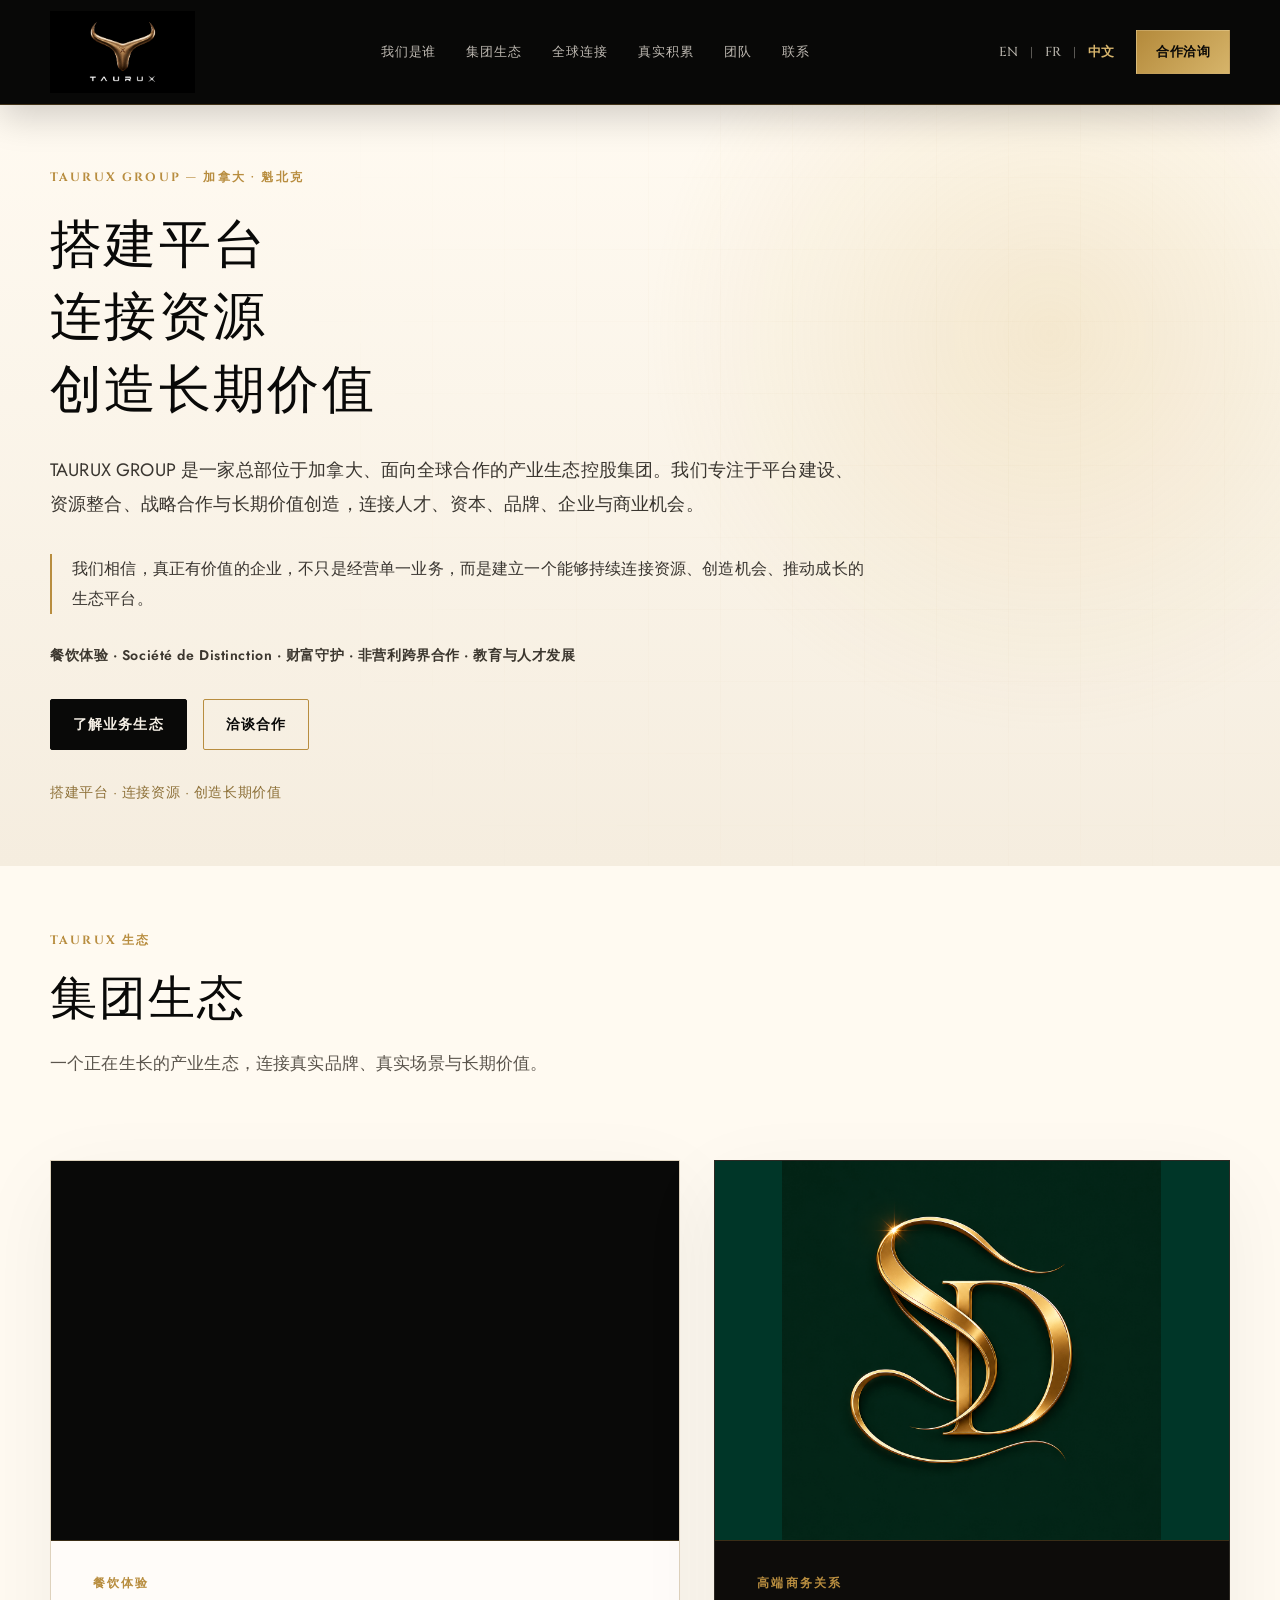
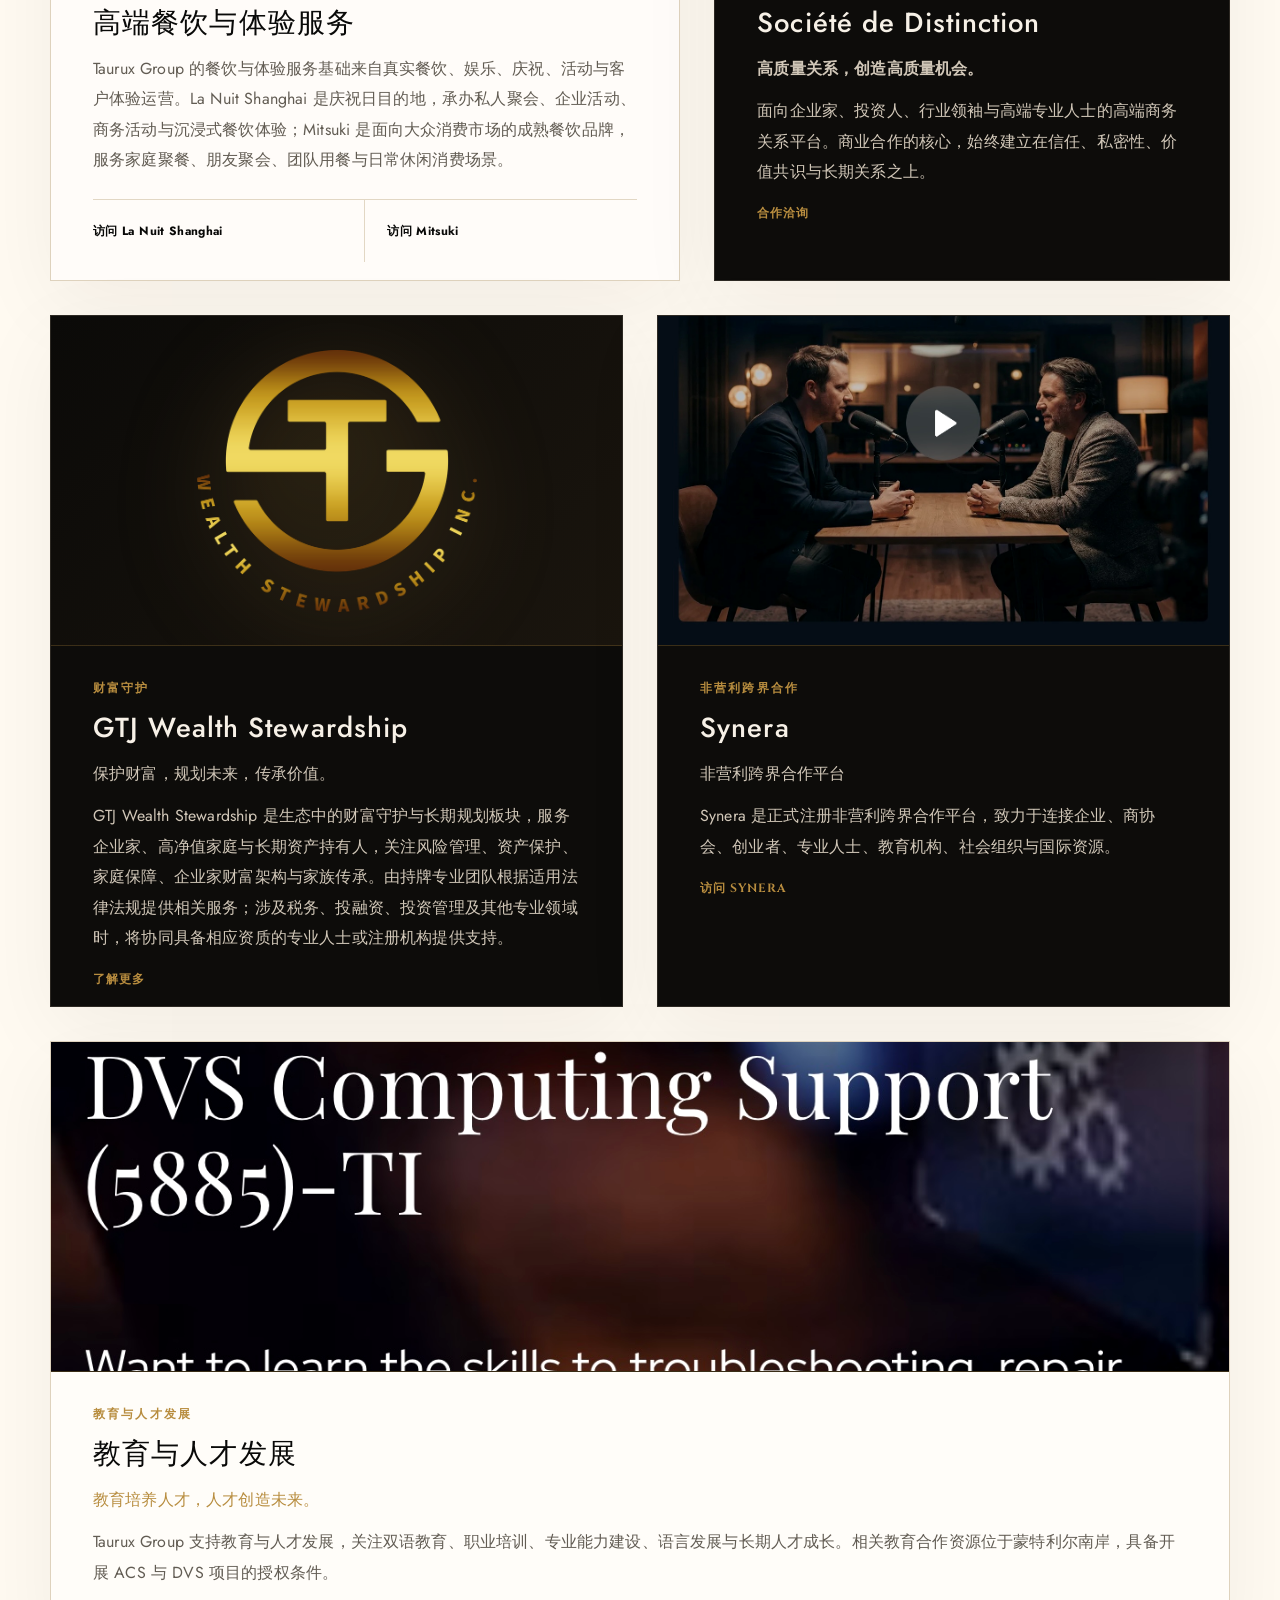
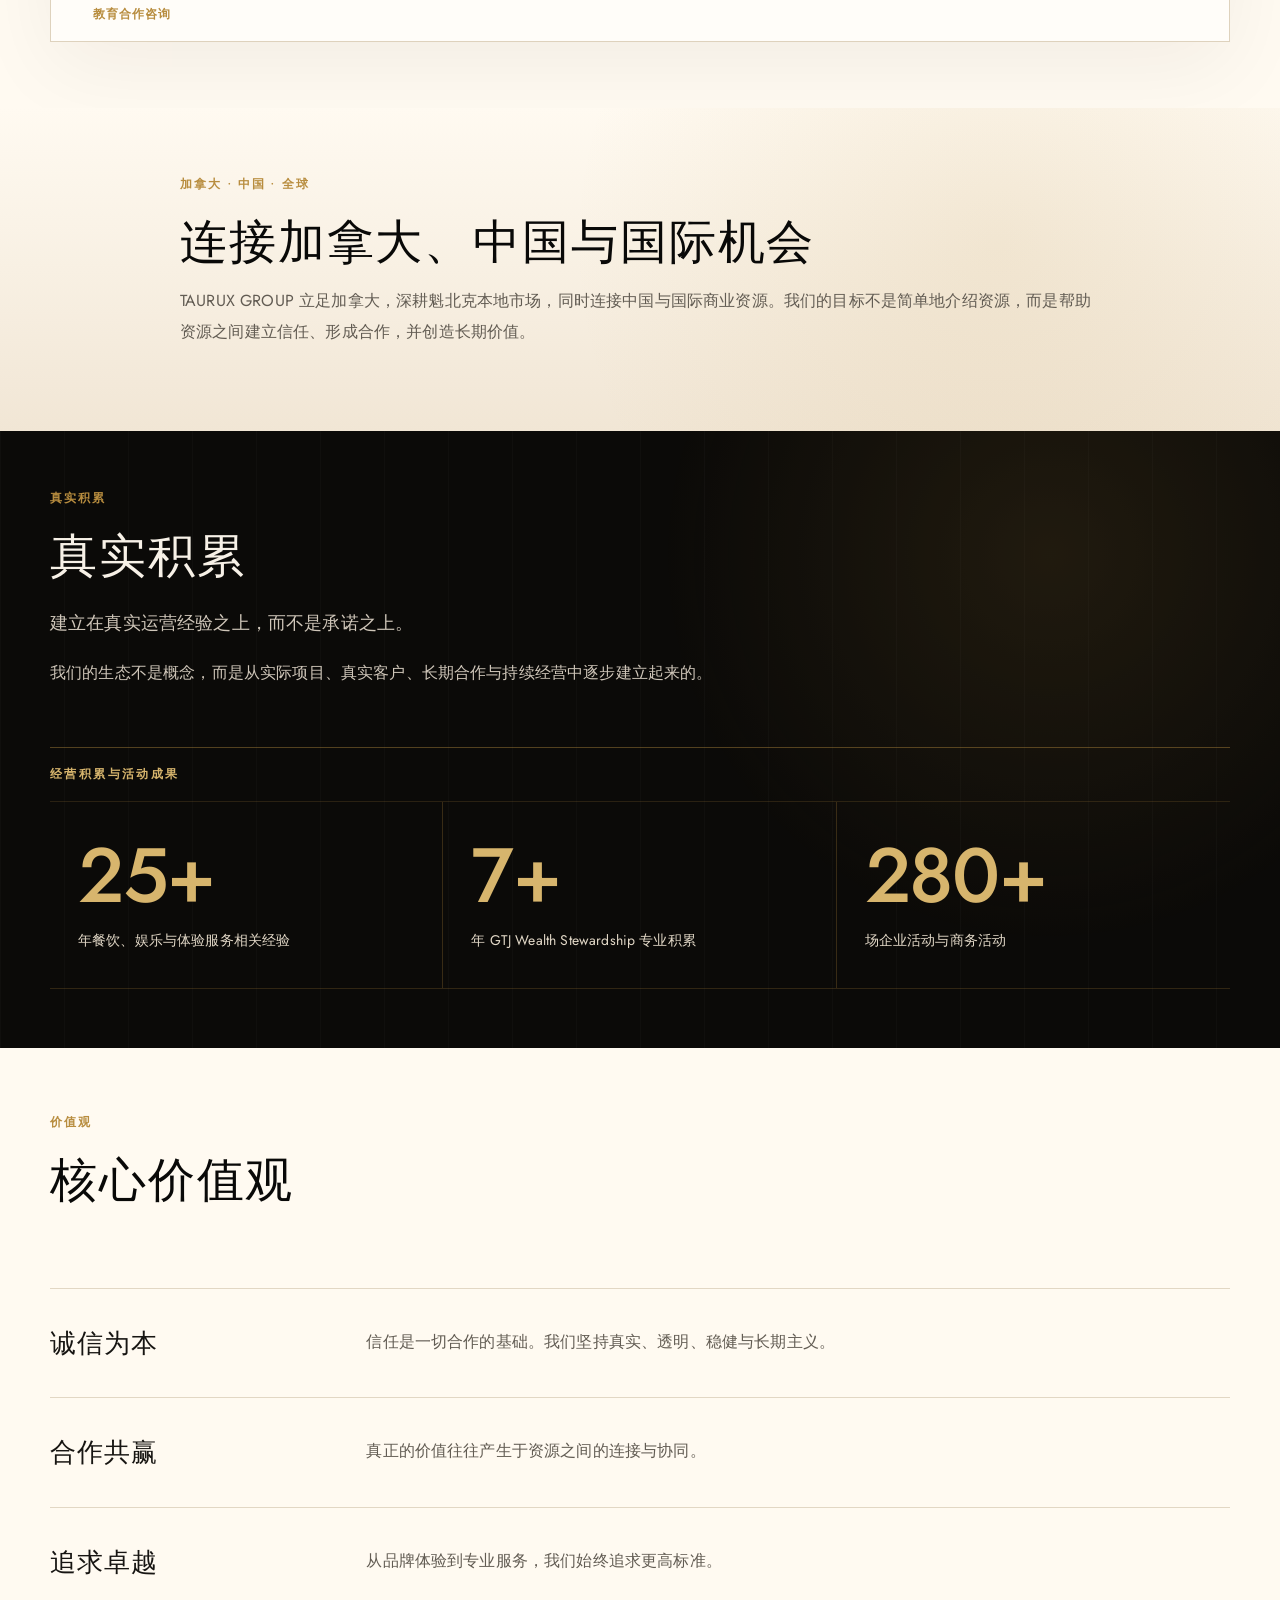
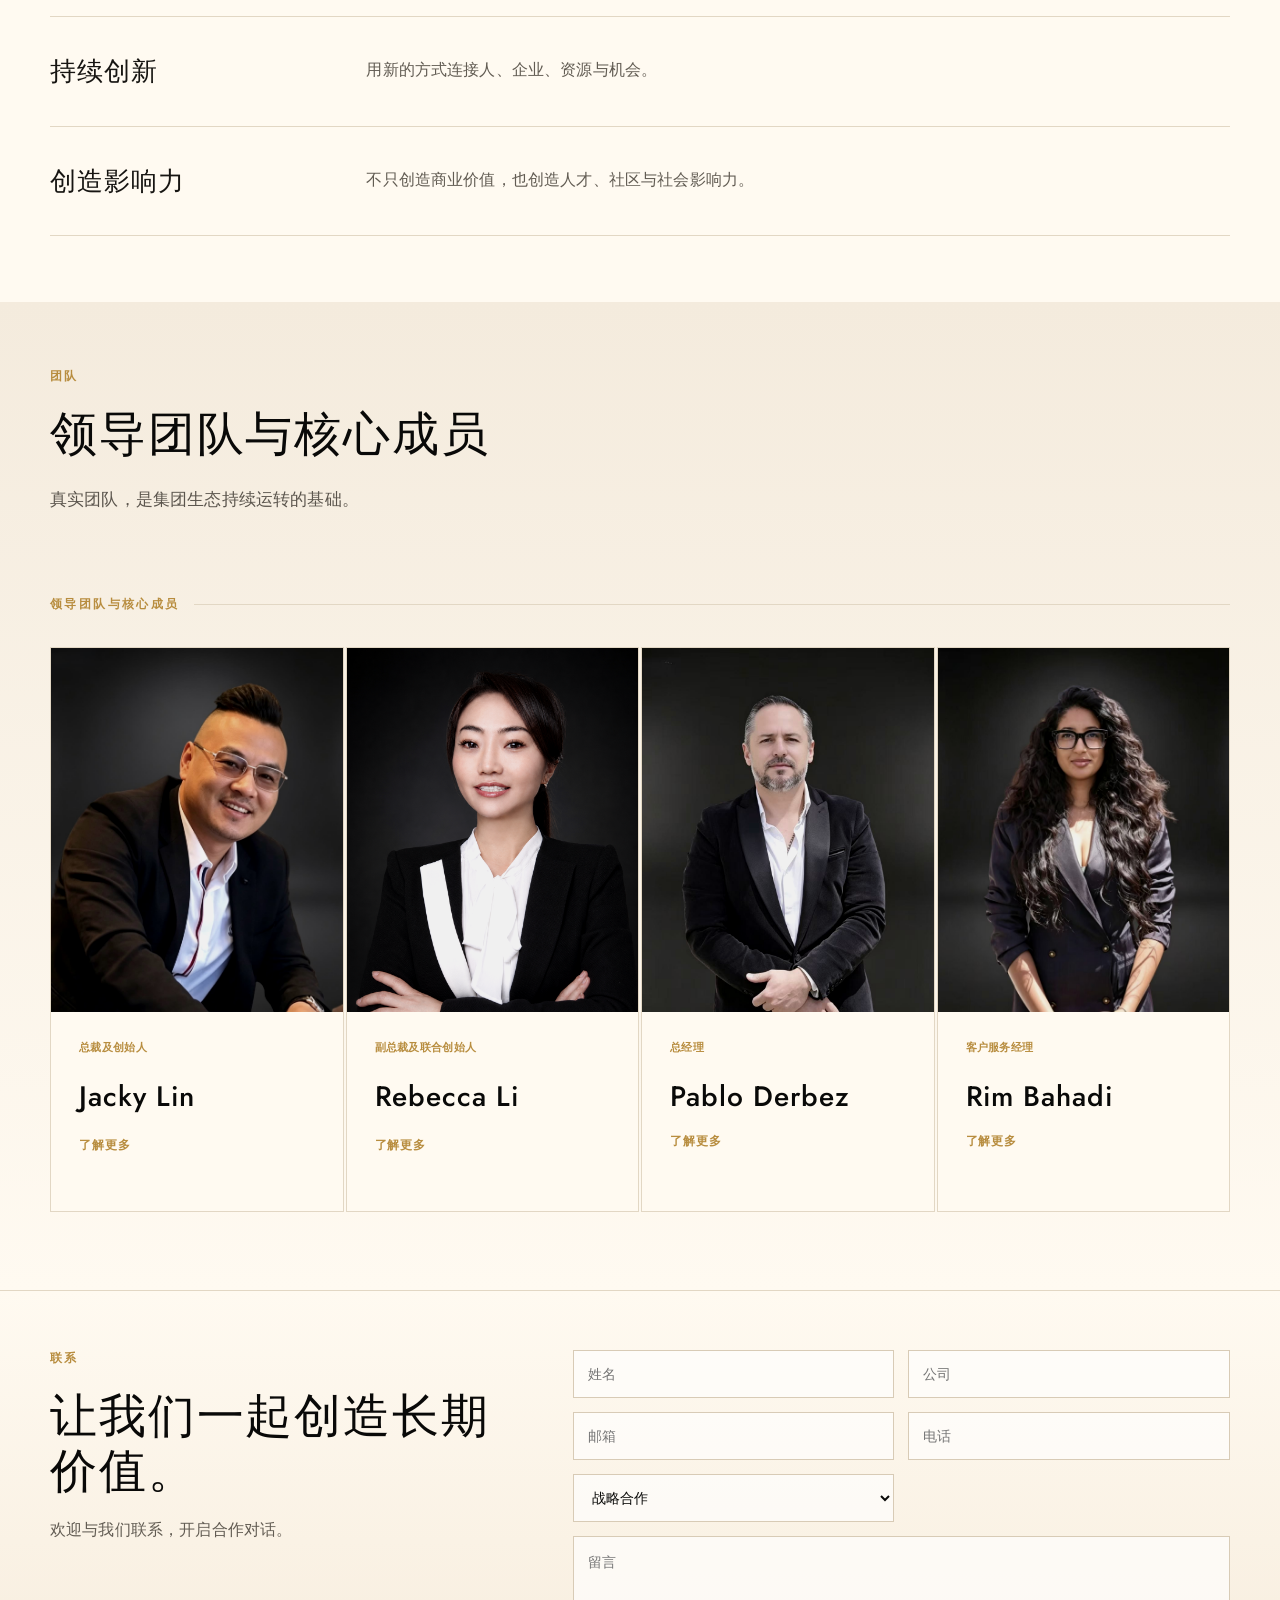
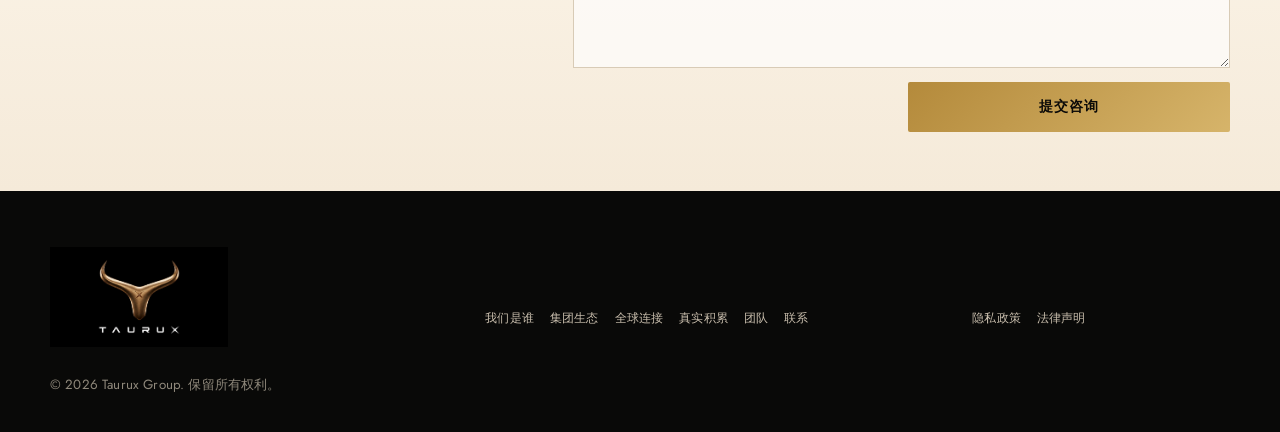
==== commit e37ea796: "Connect Taurux inquiry form to Web3Forms" ====
--- a/index.html
+++ b/index.html
@@ -748,7 +748,7 @@
   </div>
   </div>
 </section>
-<section class="section contact" id="contact"><div class="wrap contact-grid"><div data-reveal><div class="section-kicker" data-i18n="contact_kicker">联系</div><h2 data-i18n="contact_title">让我们一起创造长期价值。</h2><p data-i18n="contact_body">欢迎与我们联系，开启合作对话。</p></div><form data-reveal action="mailto:Rebeccali@groupsh.ca" method="post" enctype="text/plain"><input data-i18n-placeholder="name" placeholder="姓名"><input data-i18n-placeholder="company" placeholder="公司"><input data-i18n-placeholder="email" placeholder="邮箱"><input data-i18n-placeholder="phone" placeholder="电话"><select id="inquirySelect" name="inquiry_type" aria-label="Inquiry type"></select><textarea data-i18n-placeholder="message" placeholder="留言"></textarea><button class="btn goldfill" type="submit" data-i18n="submit">提交咨询</button></form></div></section>
+<section class="section contact" id="contact"><div class="wrap contact-grid"><div data-reveal><div class="section-kicker" data-i18n="contact_kicker">联系</div><h2 data-i18n="contact_title">让我们一起创造长期价值。</h2><p data-i18n="contact_body">欢迎与我们联系，开启合作对话。</p></div><form data-reveal action="https://api.web3forms.com/submit" method="POST"><input type="hidden" name="access_key" value="5a379306-69fe-4612-a704-0aaf80b5f5be"><input type="hidden" name="subject" value="New Taurux Group inquiry"><input data-i18n-placeholder="name" name="name" autocomplete="name" placeholder="姓名" required><input data-i18n-placeholder="company" name="company" autocomplete="organization" placeholder="公司"><input data-i18n-placeholder="email" name="email" type="email" autocomplete="email" placeholder="邮箱" required><input data-i18n-placeholder="phone" name="phone" type="tel" autocomplete="tel" placeholder="电话"><select id="inquirySelect" name="inquiry_type" aria-label="Inquiry type"></select><textarea data-i18n-placeholder="message" name="message" placeholder="留言" required></textarea><button class="btn goldfill" type="submit" data-i18n="submit">提交咨询</button></form></div></section>
 </main>
 <footer class="footer"><div class="wrap footer-grid"><div><img src="taurux_v7_redesign_assets/logo.png" alt="Taurux Group"><small data-i18n="footer_rights">© 2026 Taurux Group. 保留所有权利。</small></div><div><a href="#about" data-i18n="nav_about">我们是谁</a><a href="#ecosystem" data-i18n="nav_eco">集团生态</a><a href="#global" data-i18n="nav_global">全球连接</a><a href="#record" data-i18n="nav_record">真实积累</a><a href="#team" data-i18n="nav_team">团队</a><a href="#contact" data-i18n="nav_contact">联系</a></div><div><a href="privacy-policy.html" data-i18n="footer_privacy">隐私政策</a><a href="legal-notice.html" data-i18n="footer_legal">法律声明</a></div></div></footer>
 <div class="modal" id="modal"><div class="modal-card"><button class="modal-close" onclick="closeModal()">×</button><div id="modalContent"></div></div></div>
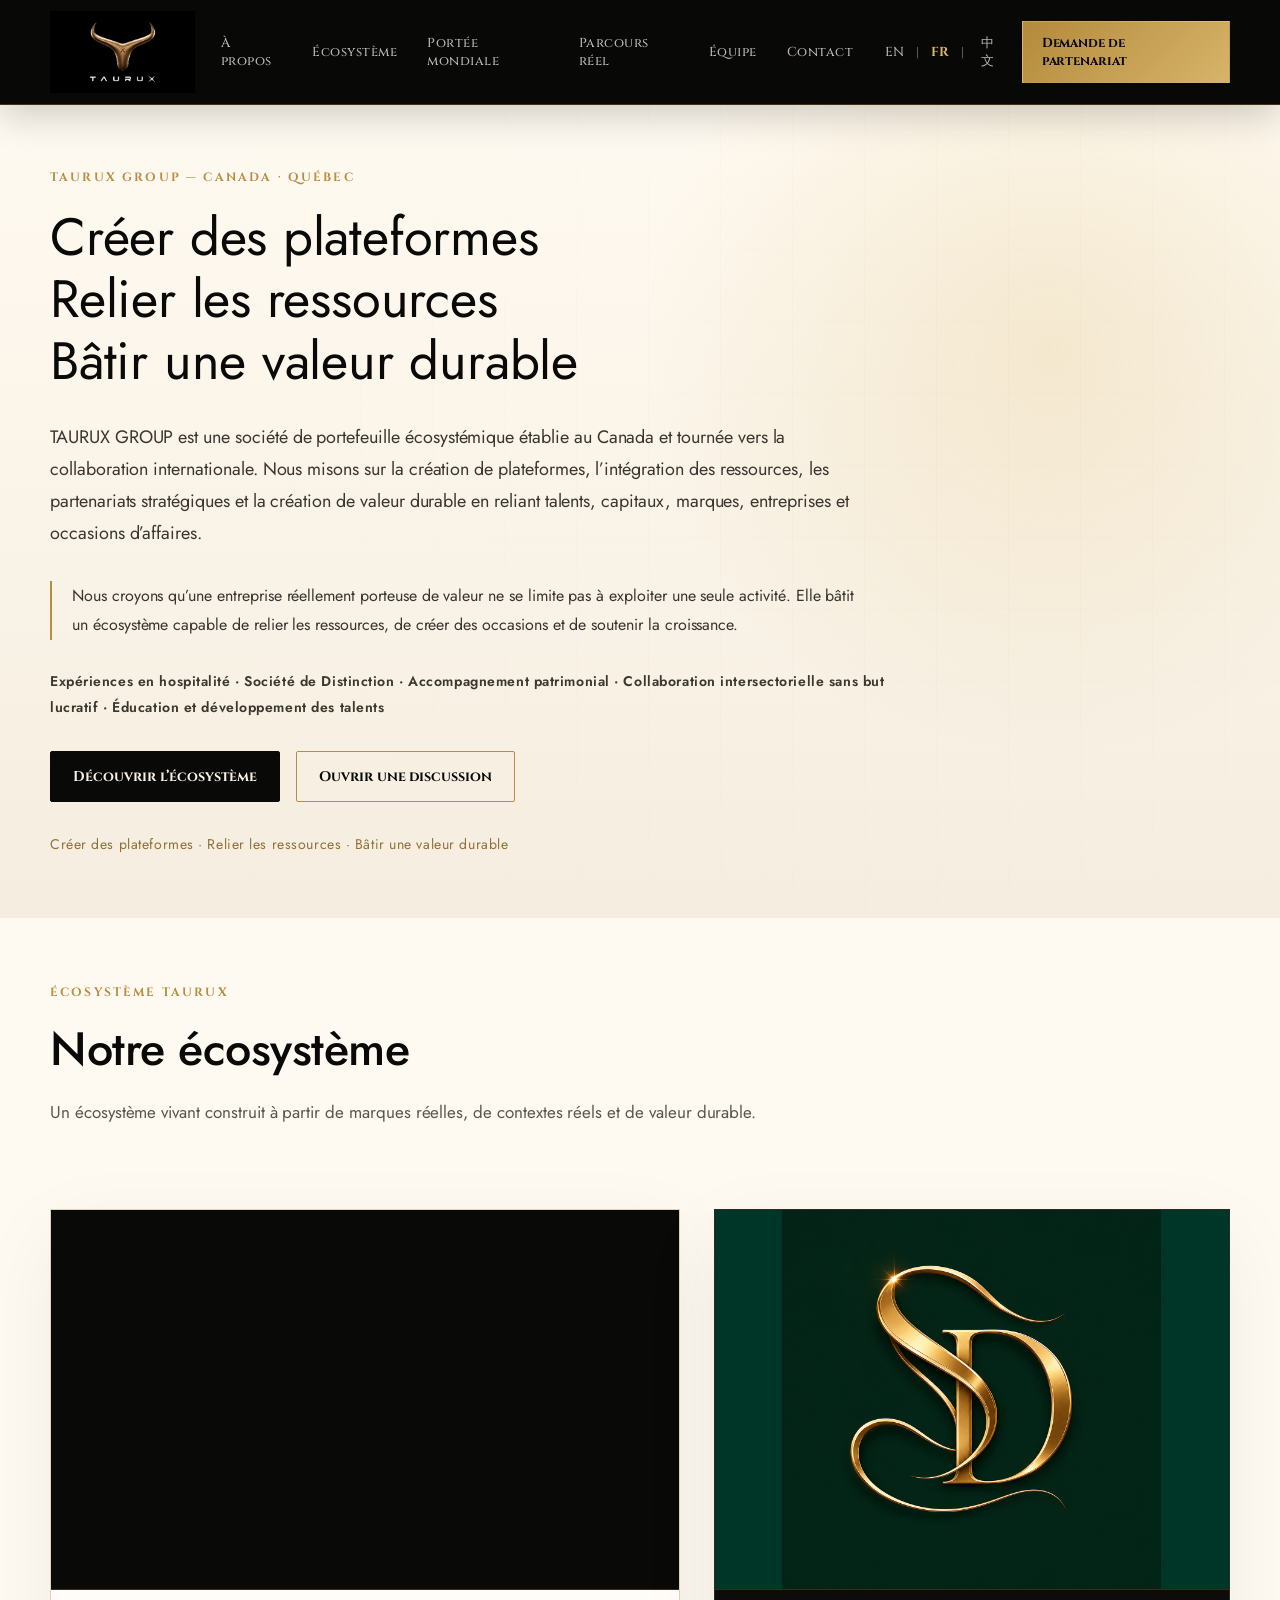
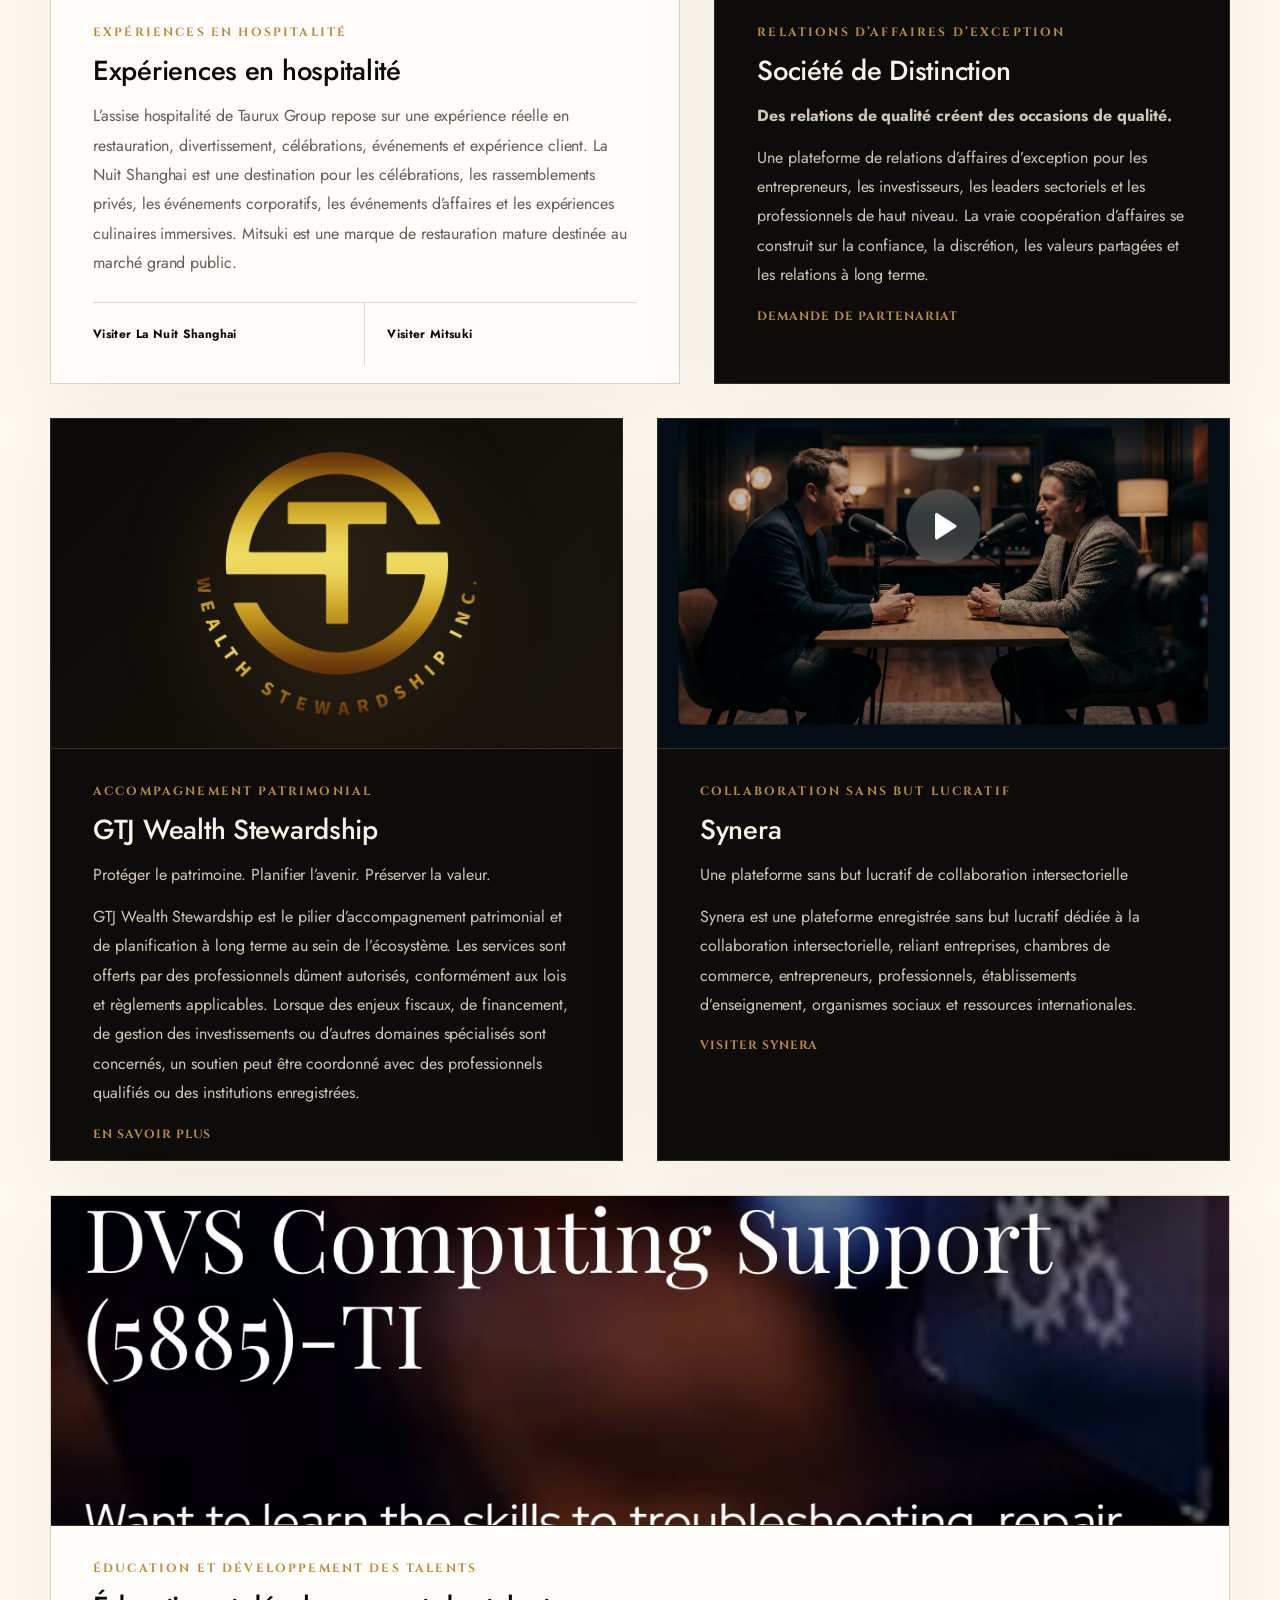
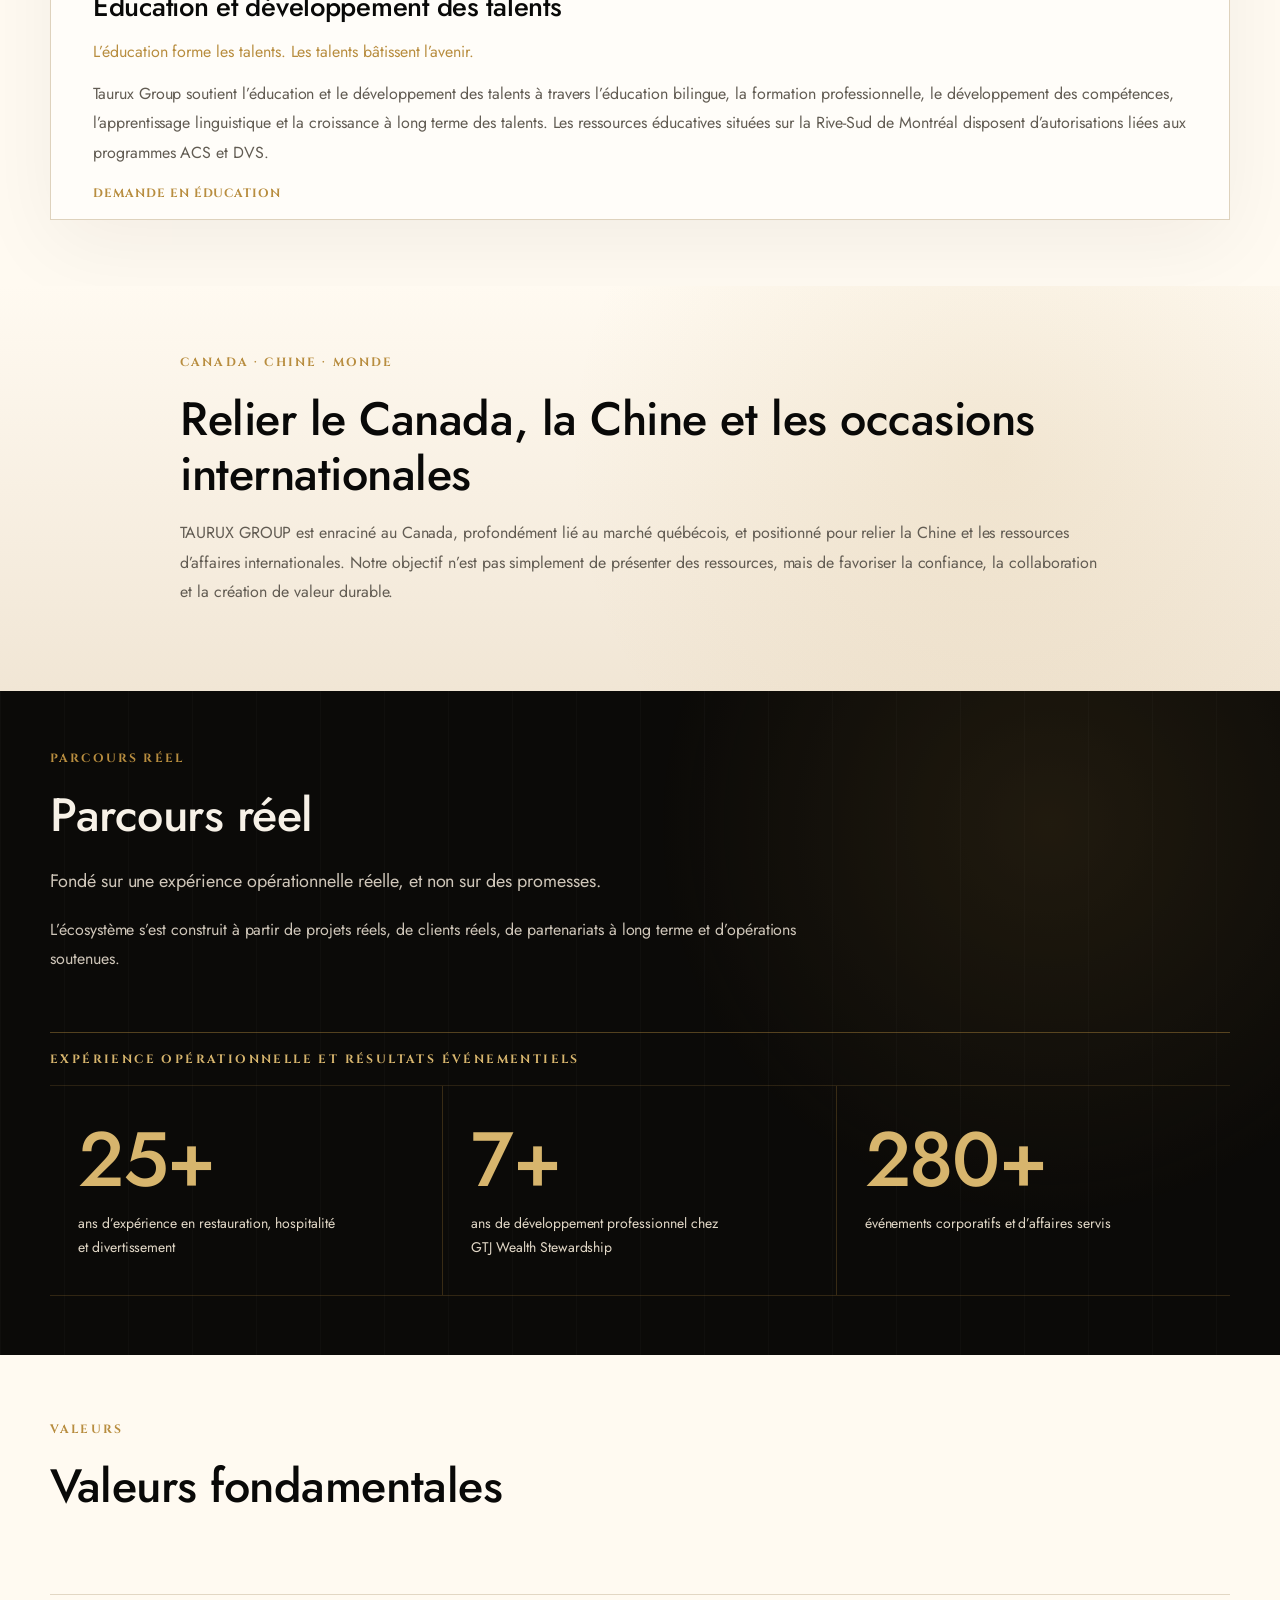
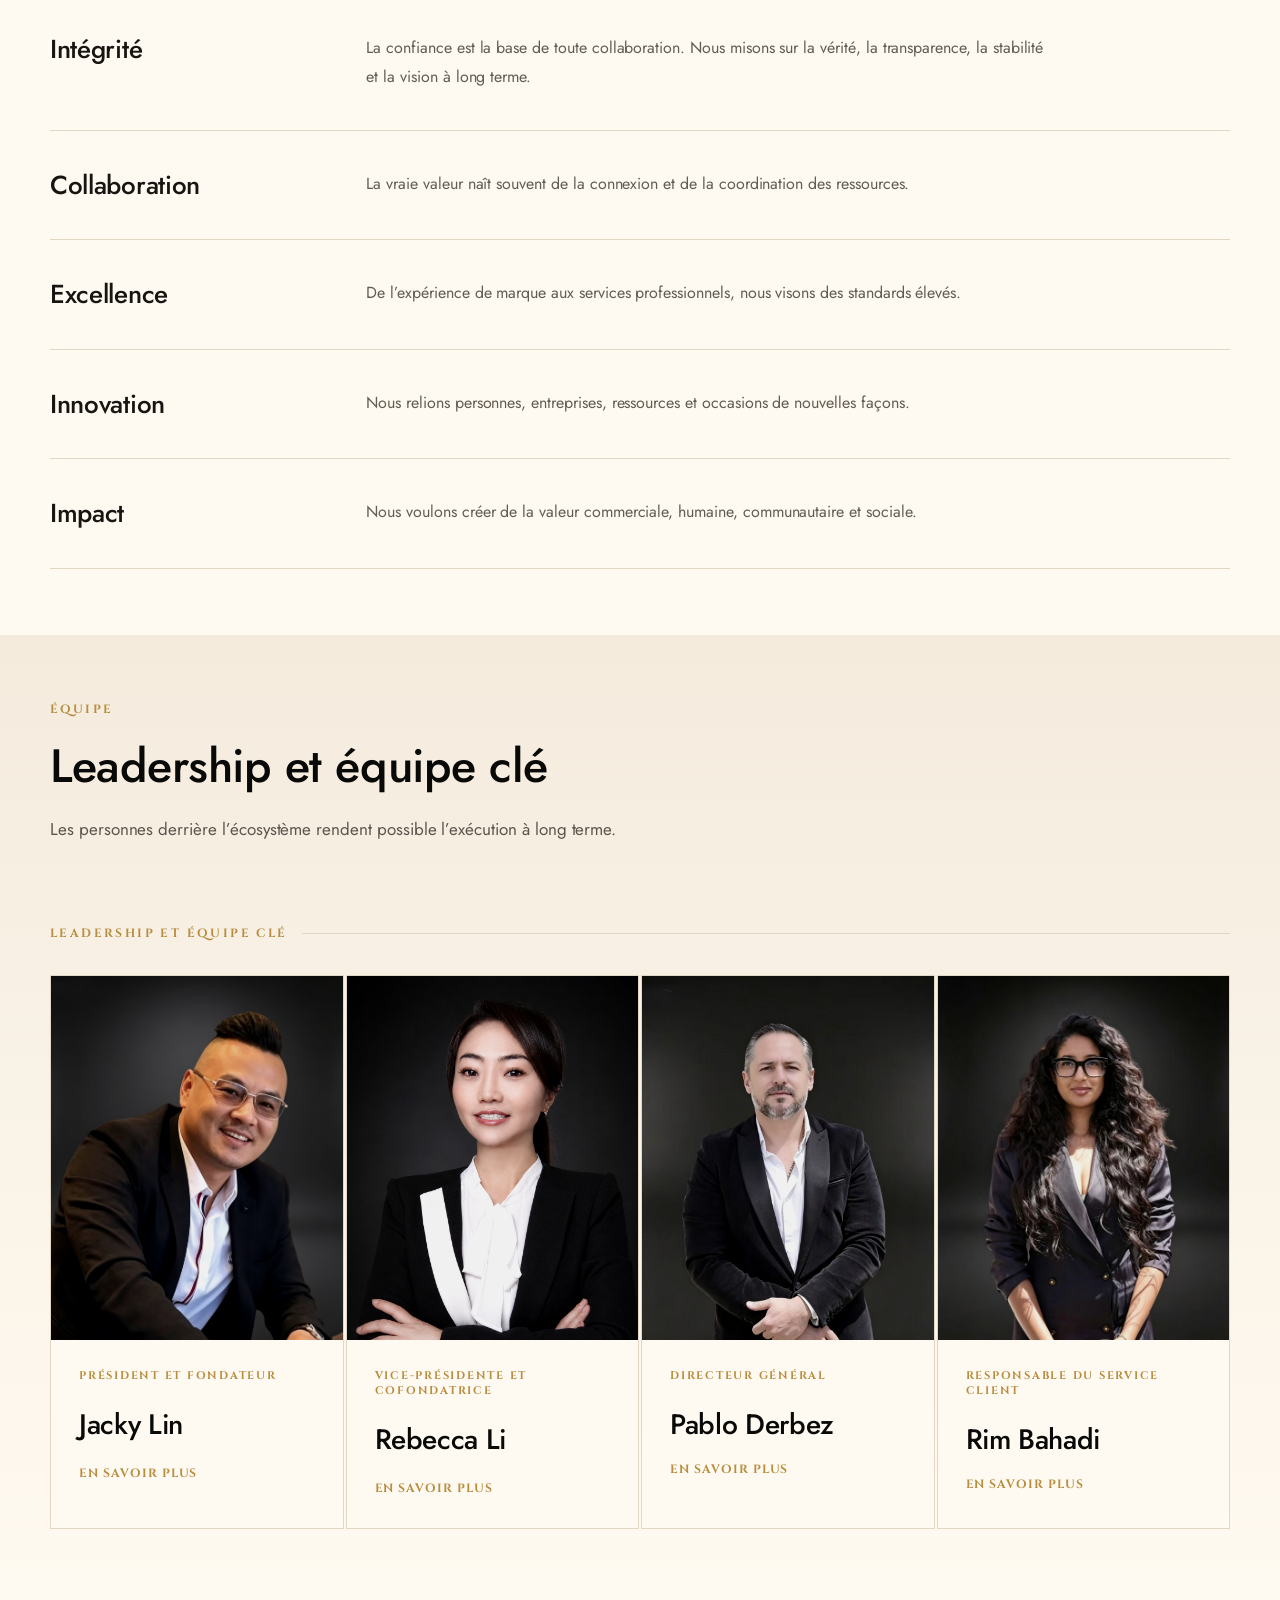
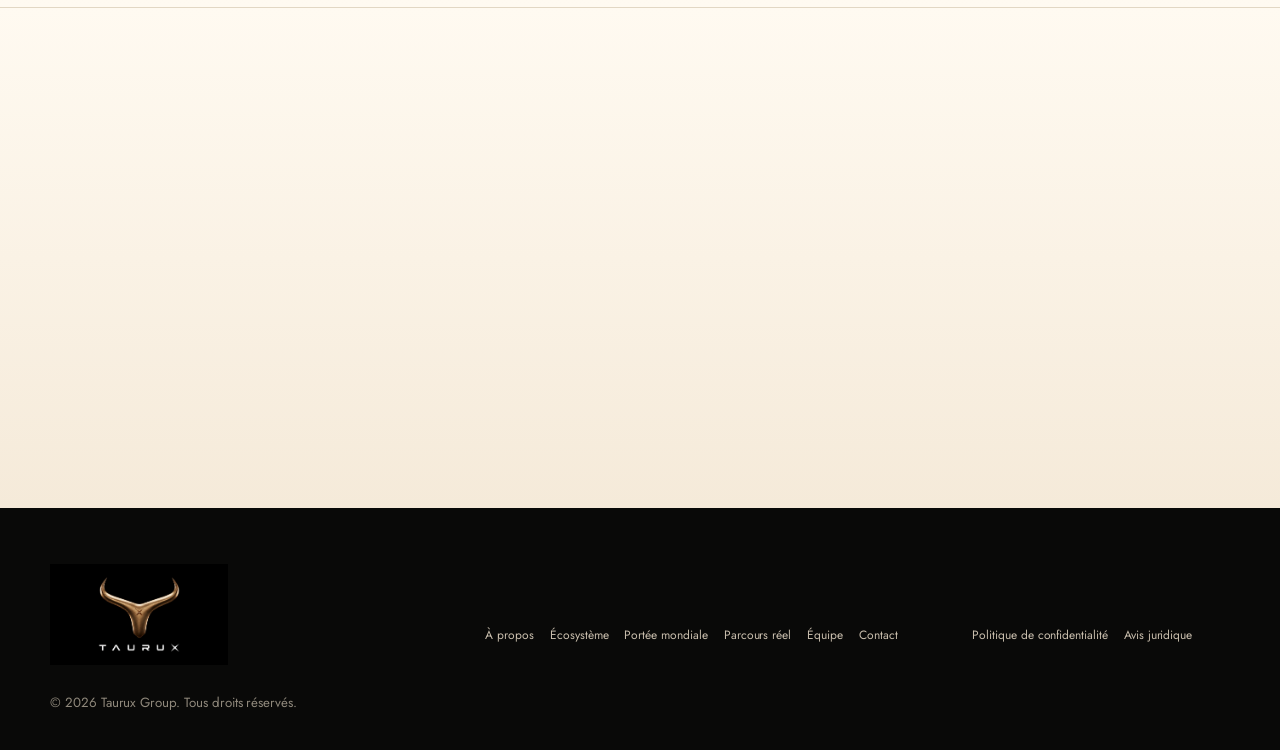
==== commit 26bfdc8e: "Default site language to French and remember manual language choice Co-Authored-By: Claude Sonnet 5." ====
--- a/index.html
+++ b/index.html
@@ -1,5 +1,5 @@
 <!doctype html>
-<html lang="zh">
+<html lang="fr">
 <head>
 <meta charset="utf-8" />
 <meta name="viewport" content="width=device-width,initial-scale=1" />
@@ -656,7 +656,7 @@
     <nav class="nav-links">
       <a href="#about" data-i18n="nav_about">我们是谁</a><a href="#ecosystem" data-i18n="nav_eco">集团生态</a><a href="#global" data-i18n="nav_global">全球连接</a><a href="#record" data-i18n="nav_record">真实积累</a><a href="#team" data-i18n="nav_team">团队</a><a href="#contact" data-i18n="nav_contact">联系</a>
     </nav>
-    <div class="nav-actions"><div class="langs"><button data-lang="en">EN</button><span>|</span><button data-lang="fr">FR</button><span>|</span><button data-lang="zh" class="active">中文</button></div><a class="cta-small" href="#contact" data-i18n="nav_cta">合作洽询</a></div>
+    <div class="nav-actions"><div class="langs"><button data-lang="en">EN</button><span>|</span><button data-lang="fr" class="active">FR</button><span>|</span><button data-lang="zh">中文</button></div><a class="cta-small" href="#contact" data-i18n="nav_cta">合作洽询</a></div>
   </div>
 </header>
 <main id="top">
@@ -871,8 +871,8 @@
 
 const PEOPLE = {"jacky": {"id": "jacky", "img": "taurux_v7_redesign_assets/team/team_jacky.jpg", "name": "Jacky Lin", "title": "President & Founder", "role_zh": "战略方向 · 商业发展 · 合作关系 · Hospitality 成长 · 中加资源连接", "role_en": "Strategic direction · Business development · Partnership building · Hospitality growth · Canada–China resource connection", "role_fr": "Orientation stratégique · Développement d’affaires · Partenariats · Croissance en hospitalité · Connexion Canada–Chine", "lead": true}, "rebecca": {"id": "rebecca", "img": "taurux_v7_redesign_assets/team/team_rebecca.png", "name": "Rebecca Li", "title": "Vice President & Co-Founder", "role_zh": "集团执行 · 战略规划 · 财富守护 · 治理 · 合作跟进 · 长期价值发展", "role_en": "Group execution · Strategic planning · Wealth stewardship · Governance · Partnership follow-up · Long-term value development", "role_fr": "Exécution du groupe · Planification stratégique · Accompagnement patrimonial · Gouvernance · Suivi des partenariats · Développement de valeur durable", "lead": true}, "pablo": {"id": "pablo", "img": "taurux_v7_redesign_assets/team/team_pablo.jpg", "name": "Pablo Derbez", "title": "General Manager", "role_zh": "日常运营 · 团队协调 · 场地准备 · 活动落地 · 客户体验一致性", "role_en": "Daily operations · Team coordination · Venue readiness · Event delivery · Guest experience consistency", "role_fr": "Opérations quotidiennes · Coordination d’équipe · Préparation des lieux · Exécution d’événements · Cohérence de l’expérience client"}, "rim": {"id": "rim", "img": "taurux_v7_redesign_assets/team/team_rim.jpg", "name": "Rim Bahadi", "title": "Customer Service Manager", "role_zh": "客户沟通 · 宾客关系 · 服务标准 · 活动支持 · 体验跟进", "role_en": "Client communication · Guest relations · Service standards · Event support · Experience follow-up", "role_fr": "Communication client · Relations invités · Standards de service · Soutien aux événements · Suivi de l’expérience"}, "david": {"id": "david", "img": "taurux_v7_redesign_assets/team/team_david.jpg", "name": "David Lee", "title": "Finance Director", "role_zh": "财务管理 · 预算协调 · 成本控制 · 财务报告 · 内部流程规范", "role_en": "Financial coordination · Budgeting · Cost control · Reporting · Internal process discipline", "role_fr": "Coordination financière · Budgétisation · Contrôle des coûts · Rapports · Processus internes"}, "rafael": {"id": "rafael", "img": "taurux_v7_redesign_assets/team/team_rafael.jpg", "name": "Rafael Jean-Joseph", "title": "Executive Chef", "role_zh": "餐饮出品 · 菜单研发 · 厨房团队 · 活动餐饮体验 · 品牌出品标准", "role_en": "Culinary direction · Menu development · Kitchen leadership · Event dining · Brand culinary standards", "role_fr": "Direction culinaire · Développement de menus · Leadership cuisine · Expérience événementielle · Standards culinaires"}};
 PEOPLE.jacky.role_zh = "战略方向 · 商业发展 · 合作关系 · 餐饮体验业务成长 · 中加资源连接";
-let currentLang='zh';
-function setLang(lang){ currentLang=lang; document.documentElement.lang=lang; document.querySelectorAll('[data-i18n]').forEach(el=>{const k=el.dataset.i18n; if(I18N[lang][k]) el.innerHTML=I18N[lang][k];}); document.querySelectorAll('[data-i18n-placeholder]').forEach(el=>{const k=el.dataset.i18nPlaceholder; if(I18N[lang][k]) el.placeholder=I18N[lang][k];}); document.querySelectorAll('.langs button').forEach(b=>b.classList.toggle('active',b.dataset.lang===lang)); updateInquiryOptions(lang);}
+let currentLang='fr';
+function setLang(lang){ currentLang=lang; try{localStorage.setItem('taurux_lang',lang);}catch(e){} document.documentElement.lang=lang; document.querySelectorAll('[data-i18n]').forEach(el=>{const k=el.dataset.i18n; if(I18N[lang][k]) el.innerHTML=I18N[lang][k];}); document.querySelectorAll('[data-i18n-placeholder]').forEach(el=>{const k=el.dataset.i18nPlaceholder; if(I18N[lang][k]) el.placeholder=I18N[lang][k];}); document.querySelectorAll('.langs button').forEach(b=>b.classList.toggle('active',b.dataset.lang===lang)); updateInquiryOptions(lang);}
 document.querySelectorAll('.langs button').forEach(b=>b.addEventListener('click',()=>setLang(b.dataset.lang)));
 function openPerson(id){const p=PEOPLE[id]; const role=p['role_'+currentLang]||p.role_zh; const title=I18N[currentLang]['title_'+id]||p.title; const resp=I18N[currentLang].resp; document.getElementById('modalContent').innerHTML=`<div class="role">${title}</div><h2 style="font-size:48px;margin-bottom:16px">${p.name}</h2><p class="lead">${role}</p><hr style="border:0;border-top:1px solid var(--line);margin:24px 0"><p><strong>${resp}</strong></p><p>${role}</p>`; document.getElementById('modal').classList.add('open');}
 function closeModal(){document.getElementById('modal').classList.remove('open')}
@@ -977,6 +977,7 @@
 }
 initMediaSliders();
 initTeamCarousel();
-setLang('zh');
+let savedLang='fr';try{const v=localStorage.getItem('taurux_lang'); if(v&&I18N[v]) savedLang=v;}catch(e){}
+setLang(savedLang);
 </script>
 </body></html>
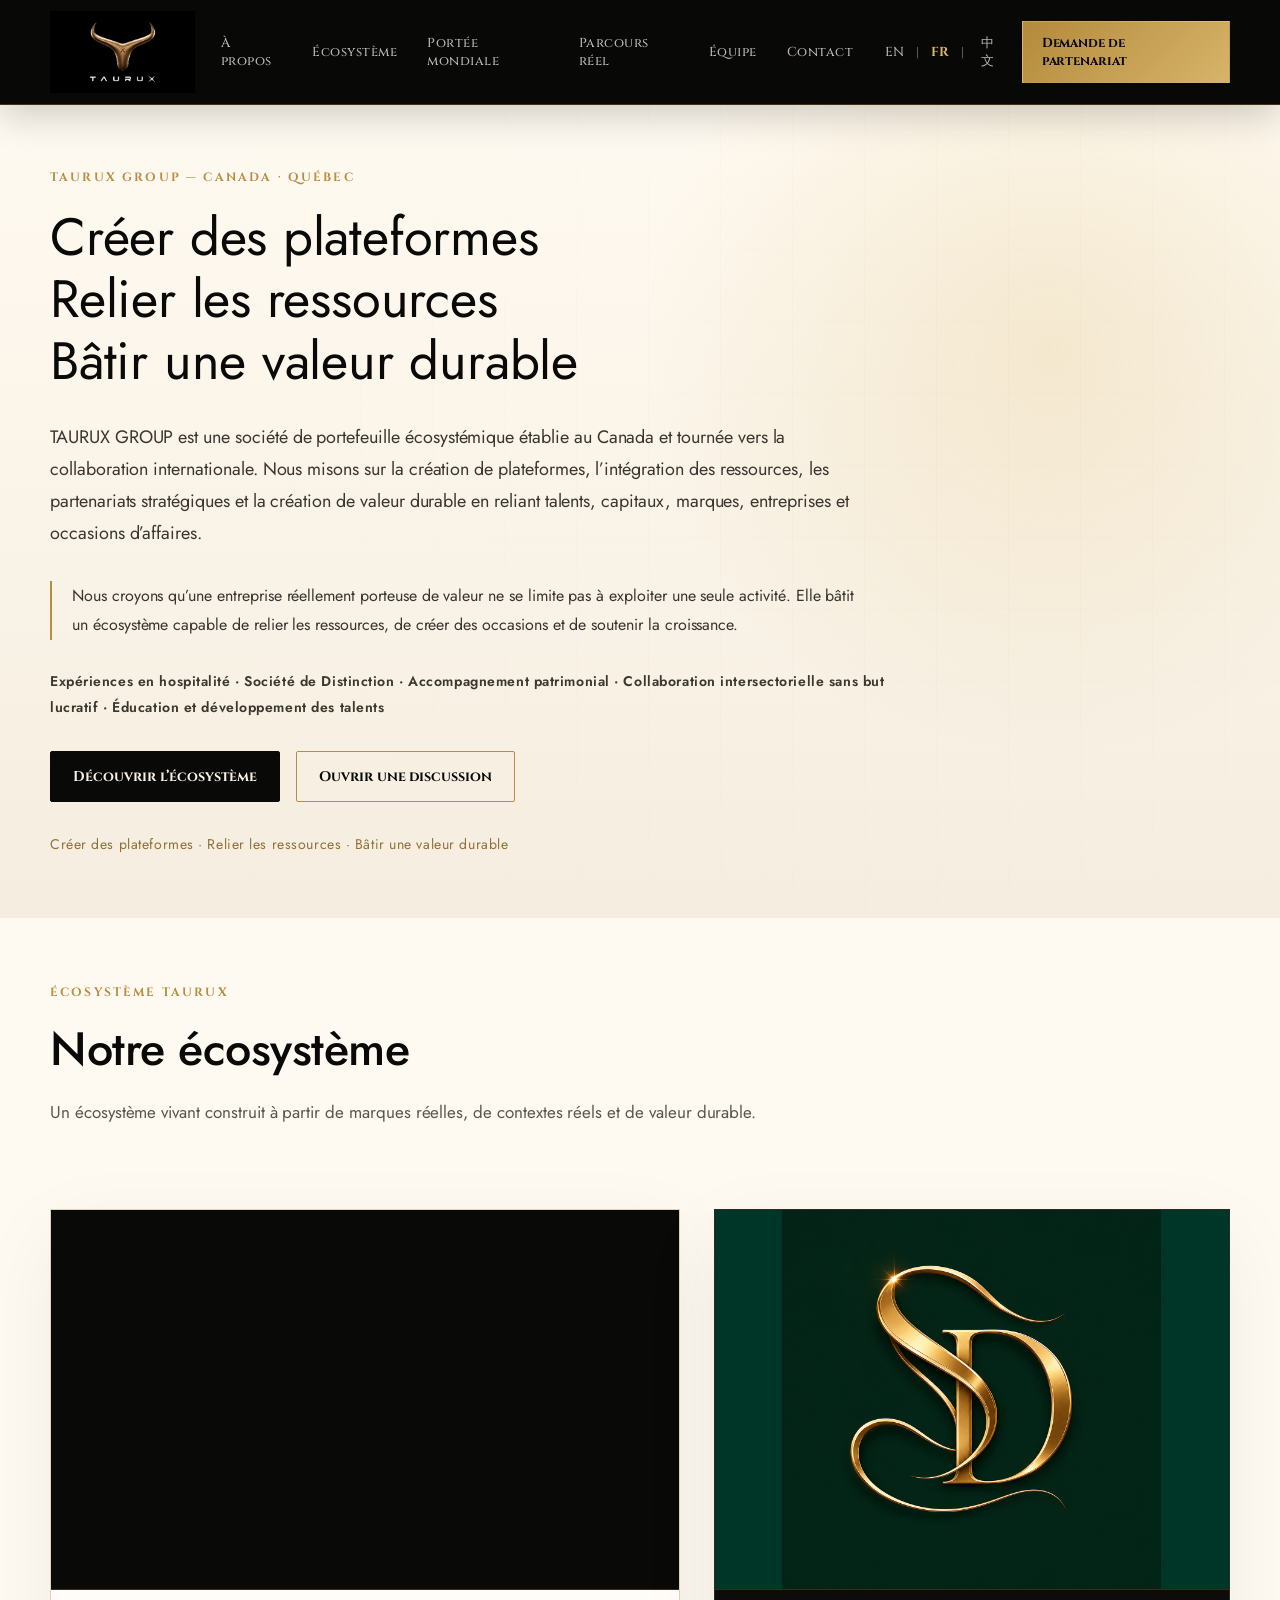
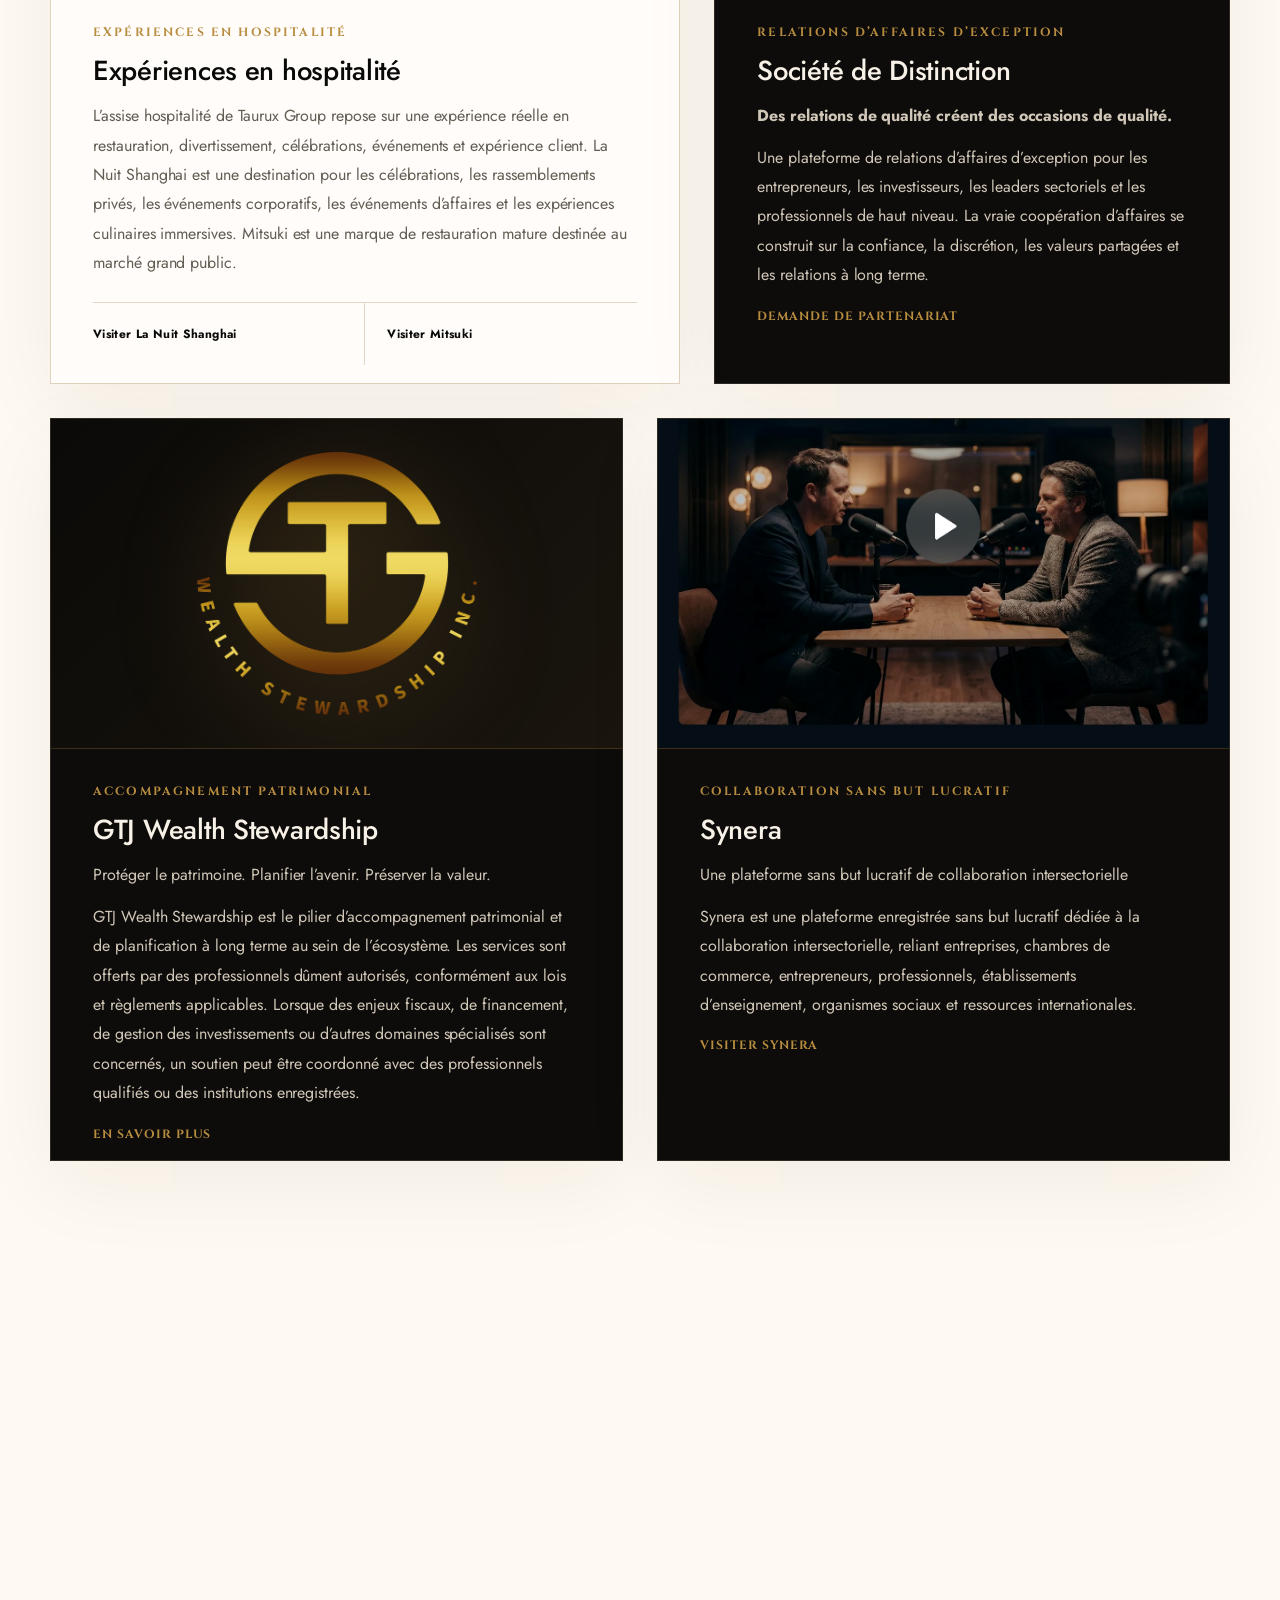
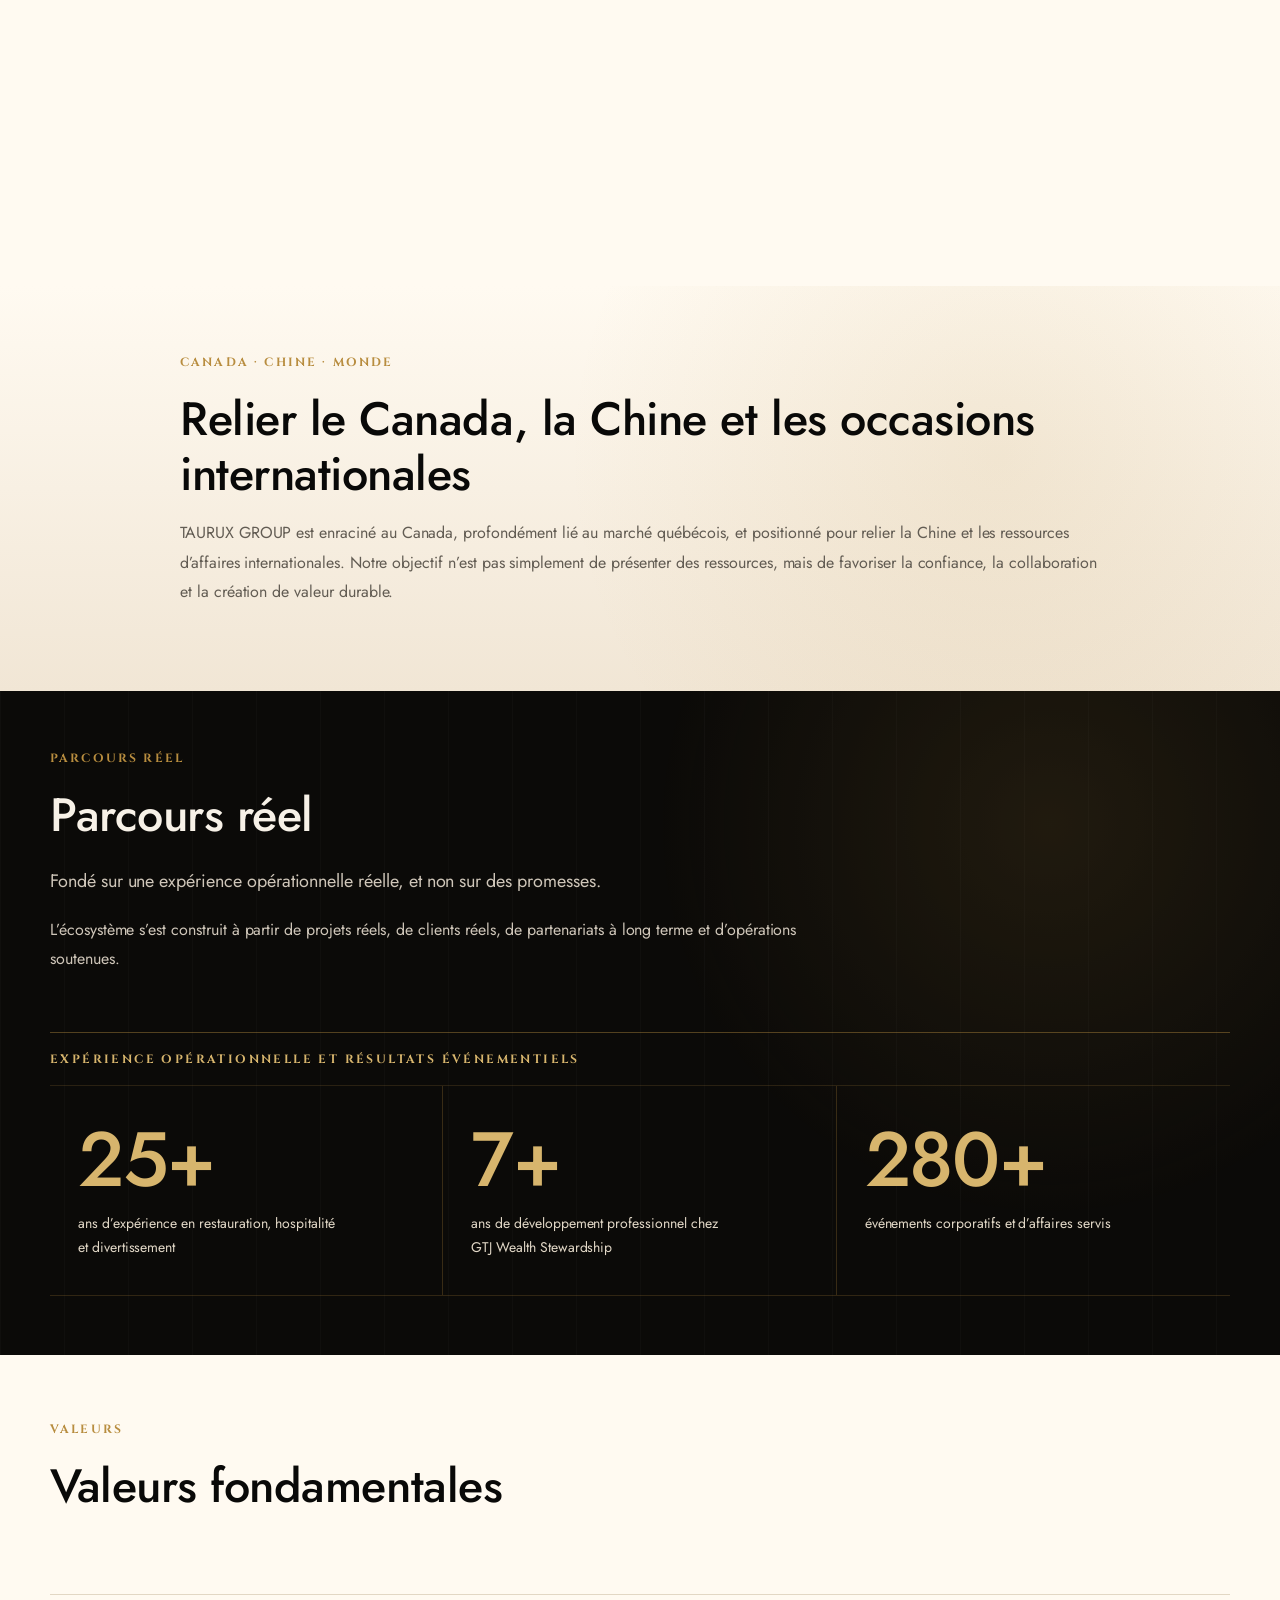
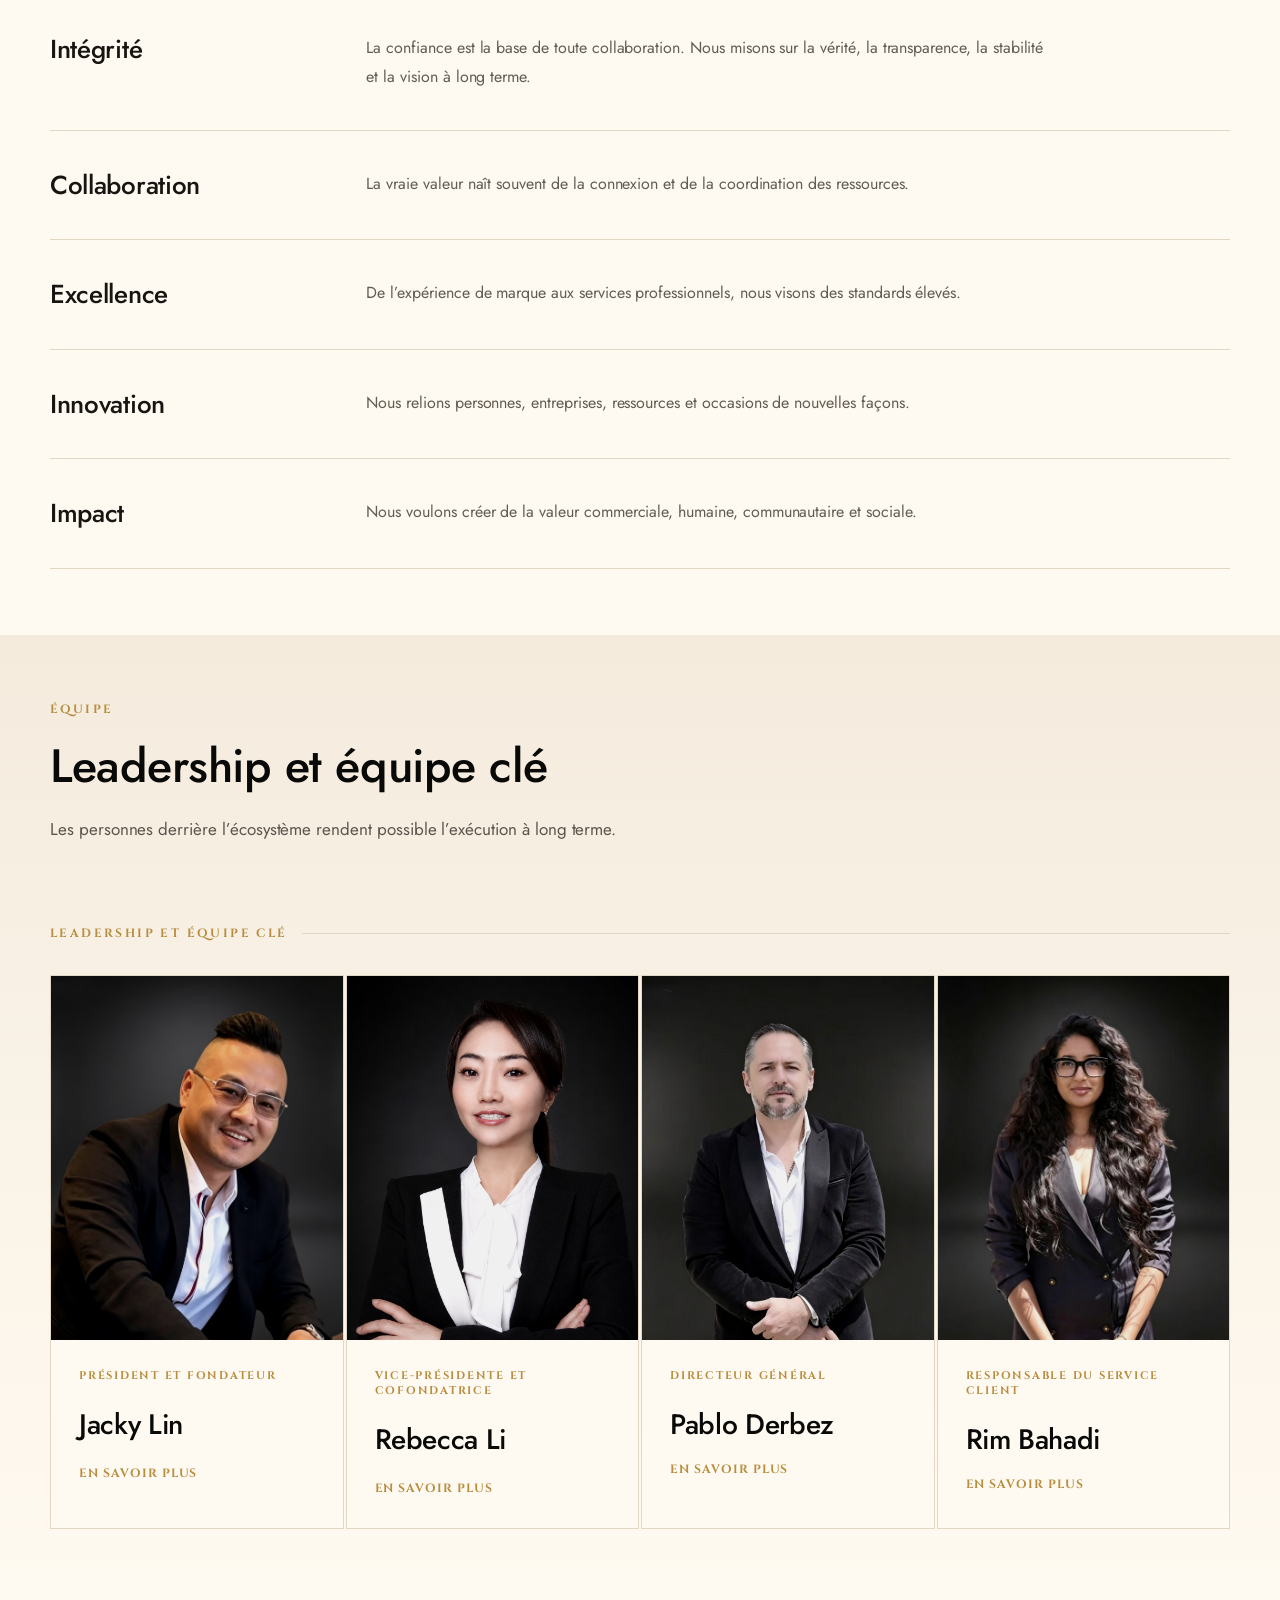
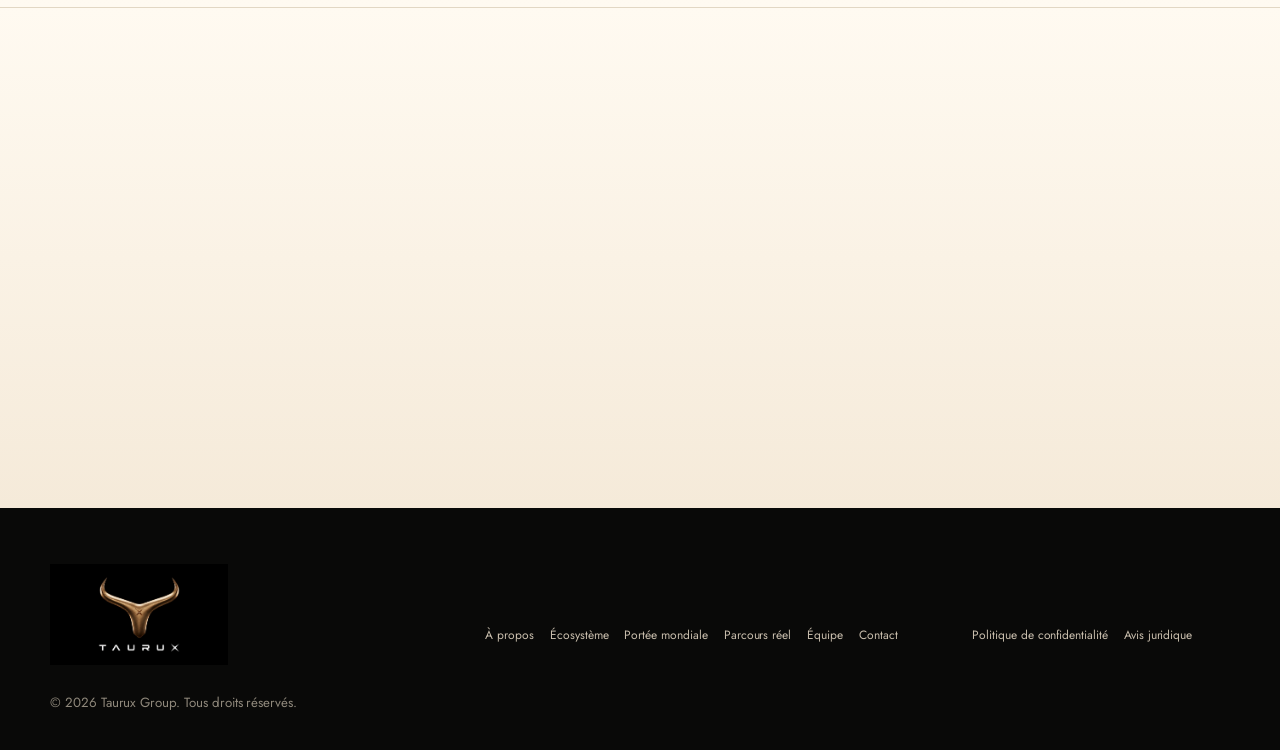
==== commit 740590a1: "Link education button to education platform Co-Authored-By: Claude Sonnet 5.5 <noreply@anthropic.com" ====
--- a/index.html
+++ b/index.html
@@ -703,7 +703,7 @@
     <div class="eco-grid">
       <article class="ecosystem-card dark-card" data-reveal><div class="ecosystem-media logo-media"><img src="taurux_v7_redesign_assets/gtj/gtj_logo.png" alt="GTJ Wealth Stewardship"></div><div class="ecosystem-content"><div><div class="eyebrow" data-i18n="gtj_kicker">财富守护</div><h3 data-i18n="gtj">GTJ Wealth Stewardship</h3><p class="gold-title" data-i18n="gtj_tag">保护财富，规划未来，传承价值。</p><p data-i18n="gtj_body">GTJ Wealth Stewardship 是生态中的财富守护与长期规划板块。</p></div><a class="small-link" href="#contact" data-i18n="learn_more">了解更多 →</a></div></article>
       <article class="ecosystem-card dark-card" data-reveal><div class="ecosystem-media media-slider" data-slider><img class="is-active" src="taurux_v7_redesign_assets/synera/Image_20260623182316_365_270.jpg" alt="Synera collaboration event"><img src="taurux_v7_redesign_assets/synera/Image_20260623182317_366_270.jpg" alt="Synera cross-industry forum"></div><div class="ecosystem-content"><div><div class="eyebrow" data-i18n="synera_kicker">非营利跨界合作</div><h3 data-i18n="synera">Synera</h3><p class="gold-title" data-i18n="synera_tag">非营利跨界合作平台</p><p data-i18n="synera_body">Synera 是正式注册非营利跨界合作平台。</p></div><a class="small-link" href="https://syneracross.org" target="_blank" rel="noopener noreferrer" data-i18n="visit_synera">访问 Synera →</a></div></article>
-      <article class="ecosystem-card wide-card" data-reveal><div class="ecosystem-media media-slider education-slider" data-slider><img class="is-active" src="taurux_v7_redesign_assets/education/Image_20260623182704_369_270.jpg" alt="Education and talent development"><img src="taurux_v7_redesign_assets/education/Image_20260623182705_370_270.jpg" alt="Education program setting"><img src="taurux_v7_redesign_assets/education/Image_20260623182706_371_270.jpg" alt="Professional training environment"><img src="taurux_v7_redesign_assets/education/Image_20260623182709_372_270.jpg" alt="Bilingual education setting"><img src="taurux_v7_redesign_assets/education/Image_20260623182710_373_270.jpg" alt="Student development program"></div><div class="ecosystem-content"><div><div class="eyebrow" data-i18n="edu_kicker">教育与人才发展</div><h3 data-i18n="edu">教育与人才发展</h3><p class="gold-title" data-i18n="edu_tag">教育培养人才，人才创造未来。</p><p data-i18n="edu_body">Taurux Group 支持教育与人才发展，关注双语教育、职业培训、专业能力建设、语言发展与长期人才成长。</p></div><a class="small-link" href="#contact" data-i18n="edu_inq">教育合作咨询 →</a></div></article>
+      <article class="ecosystem-card wide-card" data-reveal><div class="ecosystem-media media-slider education-slider" data-slider><img class="is-active" src="taurux_v7_redesign_assets/education/Image_20260623182704_369_270.jpg" alt="Education and talent development"><img src="taurux_v7_redesign_assets/education/Image_20260623182705_370_270.jpg" alt="Education program setting"><img src="taurux_v7_redesign_assets/education/Image_20260623182706_371_270.jpg" alt="Professional training environment"><img src="taurux_v7_redesign_assets/education/Image_20260623182709_372_270.jpg" alt="Bilingual education setting"><img src="taurux_v7_redesign_assets/education/Image_20260623182710_373_270.jpg" alt="Student development program"></div><div class="ecosystem-content"><div><div class="eyebrow" data-i18n="edu_kicker">教育与人才发展</div><h3 data-i18n="edu">教育与人才发展</h3><p class="gold-title" data-i18n="edu_tag">教育培养人才，人才创造未来。</p><p data-i18n="edu_body">Taurux Group 支持教育与人才发展，关注双语教育、职业培训、专业能力建设、语言发展与长期人才成长。</p></div><a class="small-link" href="https://education.tauruxgroup.com/fr/" target="_blank" rel="noopener noreferrer" data-i18n="edu_inq">访问教育平台 →</a></div></article>
     </div>
   </div>
 </section>
@@ -753,7 +753,7 @@
 <footer class="footer"><div class="wrap footer-grid"><div><img src="taurux_v7_redesign_assets/logo.png" alt="Taurux Group"><small data-i18n="footer_rights">© 2026 Taurux Group. 保留所有权利。</small></div><div><a href="#about" data-i18n="nav_about">我们是谁</a><a href="#ecosystem" data-i18n="nav_eco">集团生态</a><a href="#global" data-i18n="nav_global">全球连接</a><a href="#record" data-i18n="nav_record">真实积累</a><a href="#team" data-i18n="nav_team">团队</a><a href="#contact" data-i18n="nav_contact">联系</a></div><div><a href="privacy-policy.html" data-i18n="footer_privacy">隐私政策</a><a href="legal-notice.html" data-i18n="footer_legal">法律声明</a></div></div></footer>
 <div class="modal" id="modal"><div class="modal-card"><button class="modal-close" onclick="closeModal()">×</button><div id="modalContent"></div></div></div>
 <script>
-const I18N = {"zh": {"nav_about": "我们是谁", "nav_eco": "集团生态", "nav_global": "全球连接", "nav_record": "真实积累", "nav_team": "团队", "nav_contact": "联系", "nav_cta": "合作洽询", "eyebrow": "TAURUX GROUP — 加拿大 · 魁北克", "hero_title": "搭建平台<br>连接资源<br>创造长期价值", "hero_body": "TAURUX GROUP 是一家总部位于加拿大、面向全球合作的产业生态控股集团。我们专注于平台建设、资源整合、战略合作与长期价值创造，连接人才、资本、品牌、企业与商业机会。", "hero_note": "我们相信，真正有价值的企业，不只是经营单一业务，而是建立一个能够持续连接资源、创造机会、推动成长的生态平台。", "hero_dirs": "餐饮体验 · Société de Distinction · 财富守护 · 非营利跨界合作 · 教育与人才发展", "hero_btn1": "了解业务生态", "hero_btn2": "洽谈合作", "hero_tag": "Building Platforms · Bridging Resources · Creating Lasting Value", "eco_title": "集团生态", "eco_sub": "一个正在生长的产业生态，连接真实品牌、真实场景与长期价值。", "hospitality": "高端餐饮与体验服务", "hospitality_body": "Taurux Group 的 hospitality 基础来自真实餐饮、娱乐、庆祝、活动与客户体验运营。La Nuit Shanghai 是庆祝日目的地，承办私人聚会、企业活动、商务活动与沉浸式餐饮体验；Mitsuki 是面向大众消费市场的成熟餐饮品牌，服务家庭聚餐、朋友聚会、团队用餐与日常休闲消费场景。", "visit_lns": "访问 La Nuit Shanghai", "visit_mitsuki": "访问 Mitsuki", "image_pending": "此处预留官方品牌照片位置", "club": "Société de Distinction", "club_tag": "高质量关系，创造高质量机会。", "club_body": "面向企业家、投资人、行业领袖与高端专业人士的高端商务关系平台。商业合作的核心，始终建立在信任、私密性、价值共识与长期关系之上。", "partnership": "合作洽询", "gtj": "GTJ Wealth Stewardship", "gtj_tag": "保护财富，规划未来，传承价值。", "gtj_body": "GTJ Wealth Stewardship 是生态中的财富守护与长期规划板块，服务企业家、高净值家庭与长期资产持有人，关注风险管理、资产保护、家庭保障、企业家财富架构与家族传承。由持牌专业团队根据适用法律法规提供相关服务；涉及税务、投融资、投资管理及其他专业领域时，将协同具备相应资质的专业人士或注册机构提供支持。", "learn_more": "了解更多", "synera": "Synera", "synera_tag": "非营利跨界合作平台", "synera_body": "Synera 是正式注册非营利跨界合作平台，致力于连接企业、商协会、创业者、专业人士、教育机构、社会组织与国际资源。", "visit_synera": "访问 Synera", "edu": "教育与人才发展", "edu_tag": "教育培养人才，人才创造未来。", "edu_body": "Taurux Group 支持教育与人才发展，关注双语教育、职业培训、专业能力建设、语言发展与长期人才成长。相关教育合作资源位于蒙特利尔南岸，具备开展 ACS 与 DVS 项目的授权条件。", "edu_inq": "教育合作咨询", "global_title": "连接加拿大、中国与国际机会", "global_body": "TAURUX GROUP 立足加拿大，深耕魁北克本地市场，同时连接中国与国际商业资源。我们的目标不是简单地介绍资源，而是帮助资源之间建立信任、形成合作，并创造长期价值。", "canada": "加拿大 · 魁北克", "canada_body": "深耕本地商业环境，建立稳定运营基础。", "china": "连接中国", "china_body": "连接市场活力、企业资源与跨文化合作机会。", "global": "面向全球", "global_body2": "以国际化视野整合资源，推动长期增长。", "record_title": "真实积累", "record_sub": "建立在真实运营经验之上，而不是承诺之上。", "record_body": "我们的生态不是概念，而是从实际项目、真实客户、长期合作与持续经营中逐步建立起来的。", "record_group_1": "经营积累", "record_group_2": "真实客户与活动成果", "team_leadership": "领导团队与核心成员", "team_key": "核心成员", "r1": "年餐饮、娱乐与 hospitality 相关经验", "r2": "年 Mitsuki 成熟餐饮品牌运营基础", "r3": "年 GTJ Wealth Stewardship 专业积累", "r4": "年 La Nuit Shanghai 品牌建设", "r5": "位客人在 La Nuit Shanghai 庆祝特别纪念日", "r6": "场企业活动与商务活动", "values_title": "核心价值观", "v1": "诚信为本", "v1b": "信任是一切合作的基础。我们坚持真实、透明、稳健与长期主义。", "v2": "合作共赢", "v2b": "真正的价值往往产生于资源之间的连接与协同。", "v3": "追求卓越", "v3b": "从品牌体验到专业服务，我们始终追求更高标准。", "v4": "持续创新", "v4b": "用新的方式连接人、企业、资源与机会。", "v5": "创造影响力", "v5b": "不只创造商业价值，也创造人才、社区与社会影响力。", "team_title": "领导团队与核心成员", "team_sub": "真实团队，是集团生态持续运转的基础。", "resp": "职责", "badge": "AGA Brossard — Board Director", "contact_title": "让我们一起创造长期价值。", "contact_body": "欢迎与我们联系，开启合作对话。", "name": "姓名 / Name", "company": "公司 / Company", "email": "邮箱 / Email", "phone": "电话 / Phone", "message": "留言 / Message", "submit": "提交咨询", "footer_privacy": "隐私政策", "footer_legal": "法律声明", "footer_rights": "© 2026 Taurux Group. All rights reserved."}, "en": {"nav_about": "About", "nav_eco": "Ecosystem", "nav_global": "Global Reach", "nav_record": "Track Record", "nav_team": "Team", "nav_contact": "Contact", "nav_cta": "Partnership Inquiry", "eyebrow": "TAURUX GROUP — Canada · Quebec", "hero_title": "Building Platforms<br>Bridging Resources<br>Creating Lasting Value", "hero_body": "TAURUX GROUP is a Canada-headquartered industrial ecosystem holding group built for global collaboration. We focus on platform building, resource integration, strategic partnerships, and long-term value creation by connecting talent, capital, brands, businesses, and opportunities.", "hero_note": "We believe that truly valuable companies do not simply operate a single business. They build ecosystems that continuously connect resources, create opportunities, and enable growth.", "hero_dirs": "Hospitality Experience · Société de Distinction · Wealth Stewardship · Nonprofit Cross-Industry Collaboration · Education & Talent Development", "hero_btn1": "Explore the Ecosystem", "hero_btn2": "Start a Conversation", "hero_tag": "Building Platforms · Bridging Resources · Creating Lasting Value", "eco_title": "Our Ecosystem", "eco_sub": "A living business ecosystem built through real brands, real scenes, and long-term value.", "hospitality": "Hospitality Experience", "hospitality_body": "Taurux Group’s hospitality foundation is built through real operating experience across dining, entertainment, celebration, events, and client experience. La Nuit Shanghai is a destination for celebrations, private gatherings, corporate events, business events, and immersive dining experiences. Mitsuki is a mature restaurant brand serving the broader consumer market, including family dining, friends’ gatherings, team meals, and everyday leisure occasions.", "visit_lns": "Visit La Nuit Shanghai", "visit_mitsuki": "Visit Mitsuki", "image_pending": "Official brand image slot", "club": "Société de Distinction", "club_tag": "High-quality relationships create high-quality opportunities.", "club_body": "A distinguished business relationship platform for entrepreneurs, investors, industry leaders, and high-level professionals. Real business cooperation is built on trust, discretion, shared values, and long-term relationships.", "partnership": "Partnership Inquiry", "gtj": "GTJ Wealth Stewardship", "gtj_tag": "Protect wealth. Plan the future. Preserve value.", "gtj_body": "GTJ Wealth Stewardship is the wealth stewardship and long-term planning pillar within the ecosystem, serving entrepreneurs, high-net-worth families, and long-term asset holders. Services are provided by licensed professionals in accordance with applicable laws and regulations; where tax, financing, investment management, or other specialized matters are involved, support may be coordinated with appropriately qualified professionals or registered institutions.", "learn_more": "Learn More", "synera": "Synera", "synera_tag": "A nonprofit cross-industry collaboration platform", "synera_body": "Synera is a registered nonprofit cross-industry collaboration platform dedicated to connecting businesses, chambers of commerce, entrepreneurs, professionals, educational institutions, social organizations, and international resources.", "visit_synera": "Visit Synera", "edu": "Education & Talent Development", "edu_tag": "Education develops talent. Talent builds the future.", "edu_body": "Taurux Group supports education and talent development through bilingual education, vocational training, professional skills, language development, and long-term talent growth. Education-related resources on Montreal’s South Shore are authorized to offer ACS and DVS-related programs.", "edu_inq": "Education Inquiry", "global_title": "Connecting Canada, China, and Global Opportunities", "global_body": "TAURUX GROUP is rooted in Canada, deeply connected to the Quebec market, and positioned to connect China and international business resources. Our goal is not simply to introduce resources, but to help them build trust, form partnerships, and create long-term value.", "canada": "Canada · Quebec", "canada_body": "Deep local operating foundation and business relationships.", "china": "Connected to China", "china_body": "Connecting market energy, entrepreneurial resources, and cross-cultural opportunities.", "global": "Global Outlook", "global_body2": "Integrating resources through an international perspective for long-term growth.", "record_title": "Real Operating Record", "record_sub": "Built on real operating experience, not promises.", "record_body": "The ecosystem has grown through real projects, real clients, long-term partnerships, and sustained operations.", "r1": "years in hospitality, dining, and entertainment experience", "r2": "years of Mitsuki mature restaurant brand operating foundation", "r3": "years of GTJ Wealth Stewardship professional development", "r4": "years building La Nuit Shanghai", "r5": "guests celebrating special occasions at La Nuit Shanghai", "r6": "corporate and business events served", "values_title": "Core Values", "v1": "Integrity", "v1b": "Trust is the foundation of every partnership. We stand for truth, transparency, stability, and long-term thinking.", "v2": "Collaboration", "v2b": "Real value is often created through the connection and alignment of resources.", "v3": "Excellence", "v3b": "From brand experience to professional service, we pursue higher standards.", "v4": "Innovation", "v4b": "We connect people, businesses, resources, and opportunities in new ways.", "v5": "Impact", "v5b": "We seek to create business value, talent value, community value, and social impact.", "team_title": "Leadership & Core Team", "team_sub": "The people behind the ecosystem make long-term execution possible.", "resp": "Responsibilities", "badge": "AGA Brossard — Board Director", "contact_title": "Let’s create lasting value together.", "contact_body": "Connect with us to begin a partnership conversation.", "name": "Name", "company": "Company", "email": "Email", "phone": "Phone", "message": "Message", "submit": "Submit Inquiry", "footer_privacy": "Privacy Policy", "footer_legal": "Legal Notice", "footer_rights": "© 2026 Taurux Group. All rights reserved."}, "fr": {"nav_about": "À propos", "nav_eco": "Écosystème", "nav_global": "Portée mondiale", "nav_record": "Parcours réel", "nav_team": "Équipe", "nav_contact": "Contact", "nav_cta": "Demande de partenariat", "eyebrow": "TAURUX GROUP — Canada · Québec", "hero_title": "Créer des plateformes<br>Relier les ressources<br>Bâtir une valeur durable", "hero_body": "TAURUX GROUP est une société de portefeuille écosystémique établie au Canada et tournée vers la collaboration internationale. Nous misons sur la création de plateformes, l’intégration des ressources, les partenariats stratégiques et la création de valeur durable en reliant talents, capitaux, marques, entreprises et occasions d’affaires.", "hero_note": "Nous croyons qu’une entreprise réellement porteuse de valeur ne se limite pas à exploiter une seule activité. Elle bâtit un écosystème capable de relier les ressources, de créer des occasions et de soutenir la croissance.", "hero_dirs": "Expériences en hospitalité · Société de Distinction · Accompagnement patrimonial · Collaboration intersectorielle sans but lucratif · Éducation et développement des talents", "hero_btn1": "Découvrir l’écosystème", "hero_btn2": "Ouvrir une discussion", "hero_tag": "Building Platforms · Bridging Resources · Creating Lasting Value", "eco_title": "Notre écosystème", "eco_sub": "Un écosystème vivant construit à partir de marques réelles, de contextes réels et de valeur durable.", "hospitality": "Expériences en hospitalité", "hospitality_body": "L’assise hospitalité de Taurux Group repose sur une expérience réelle en restauration, divertissement, célébrations, événements et expérience client. La Nuit Shanghai est une destination pour les célébrations, les rassemblements privés, les événements corporatifs, les événements d’affaires et les expériences culinaires immersives. Mitsuki est une marque de restauration mature destinée au marché grand public.", "visit_lns": "Visiter La Nuit Shanghai", "visit_mitsuki": "Visiter Mitsuki", "image_pending": "Emplacement pour visuel officiel", "club": "Société de Distinction", "club_tag": "Des relations de qualité créent des occasions de qualité.", "club_body": "Une plateforme de relations d’affaires d’exception pour les entrepreneurs, les investisseurs, les leaders sectoriels et les professionnels de haut niveau. La vraie coopération d’affaires se construit sur la confiance, la discrétion, les valeurs partagées et les relations à long terme.", "partnership": "Demande de partenariat", "gtj": "GTJ Wealth Stewardship", "gtj_tag": "Protéger le patrimoine. Planifier l’avenir. Préserver la valeur.", "gtj_body": "GTJ Wealth Stewardship est le pilier d’accompagnement patrimonial et de planification à long terme au sein de l’écosystème. Les services sont offerts par des professionnels dûment autorisés, conformément aux lois et règlements applicables. Lorsque des enjeux fiscaux, de financement, de gestion des investissements ou d’autres domaines spécialisés sont concernés, un soutien peut être coordonné avec des professionnels qualifiés ou des institutions enregistrées.", "learn_more": "En savoir plus", "synera": "Synera", "synera_tag": "Une plateforme sans but lucratif de collaboration intersectorielle", "synera_body": "Synera est une plateforme enregistrée sans but lucratif dédiée à la collaboration intersectorielle, reliant entreprises, chambres de commerce, entrepreneurs, professionnels, établissements d’enseignement, organismes sociaux et ressources internationales.", "visit_synera": "Visiter Synera", "edu": "Éducation et développement des talents", "edu_tag": "L’éducation forme les talents. Les talents bâtissent l’avenir.", "edu_body": "Taurux Group soutient l’éducation et le développement des talents à travers l’éducation bilingue, la formation professionnelle, le développement des compétences, l’apprentissage linguistique et la croissance à long terme des talents. Les ressources éducatives situées sur la Rive-Sud de Montréal disposent d’autorisations liées aux programmes ACS et DVS.", "edu_inq": "Demande en éducation", "global_title": "Relier le Canada, la Chine et les occasions internationales", "global_body": "TAURUX GROUP est enraciné au Canada, profondément lié au marché québécois, et positionné pour relier la Chine et les ressources d’affaires internationales. Notre objectif n’est pas simplement de présenter des ressources, mais de favoriser la confiance, la collaboration et la création de valeur durable.", "canada": "Canada · Québec", "canada_body": "Une base opérationnelle locale et des relations d’affaires établies.", "china": "Lien avec la Chine", "china_body": "Relier l’énergie du marché, les ressources entrepreneuriales et les occasions interculturelles.", "global": "Ouverture internationale", "global_body2": "Intégrer les ressources avec une vision internationale pour soutenir la croissance à long terme.", "record_title": "Parcours réel", "record_sub": "Fondé sur une expérience opérationnelle réelle, et non sur des promesses.", "record_body": "L’écosystème s’est construit à partir de projets réels, de clients réels, de partenariats à long terme et d’opérations soutenues.", "record_group_1": "Expérience opérationnelle", "record_group_2": "Clients réels et événements", "team_leadership": "Leadership et équipe clé", "team_key": "Équipe clé", "r1": "ans d’expérience en restauration, hospitalité et divertissement", "r2": "ans de fondation opérationnelle de la marque Mitsuki", "r3": "ans de développement professionnel chez GTJ Wealth Stewardship", "r4": "ans de développement de La Nuit Shanghai", "r5": "invités ayant célébré des moments spéciaux à La Nuit Shanghai", "r6": "événements corporatifs et d’affaires servis", "values_title": "Valeurs fondamentales", "v1": "Intégrité", "v1b": "La confiance est la base de toute collaboration. Nous misons sur la vérité, la transparence, la stabilité et la vision à long terme.", "v2": "Collaboration", "v2b": "La vraie valeur naît souvent de la connexion et de la coordination des ressources.", "v3": "Excellence", "v3b": "De l’expérience de marque aux services professionnels, nous visons des standards élevés.", "v4": "Innovation", "v4b": "Nous relions personnes, entreprises, ressources et occasions de nouvelles façons.", "v5": "Impact", "v5b": "Nous voulons créer de la valeur commerciale, humaine, communautaire et sociale.", "team_title": "Leadership et équipe clé", "team_sub": "Les personnes derrière l’écosystème rendent possible l’exécution à long terme.", "resp": "Responsabilités", "badge": "AGA Brossard — Administrateur", "contact_title": "Créons ensemble une valeur durable.", "contact_body": "Communiquez avec nous pour ouvrir une discussion de partenariat.", "name": "Nom", "company": "Entreprise", "email": "Courriel", "phone": "Téléphone", "message": "Message", "submit": "Envoyer la demande", "footer_privacy": "Politique de confidentialité", "footer_legal": "Avis juridique", "footer_rights": "© 2026 Taurux Group. Tous droits réservés."}};
+const I18N = {"zh": {"nav_about": "我们是谁", "nav_eco": "集团生态", "nav_global": "全球连接", "nav_record": "真实积累", "nav_team": "团队", "nav_contact": "联系", "nav_cta": "合作洽询", "eyebrow": "TAURUX GROUP — 加拿大 · 魁北克", "hero_title": "搭建平台<br>连接资源<br>创造长期价值", "hero_body": "TAURUX GROUP 是一家总部位于加拿大、面向全球合作的产业生态控股集团。我们专注于平台建设、资源整合、战略合作与长期价值创造，连接人才、资本、品牌、企业与商业机会。", "hero_note": "我们相信，真正有价值的企业，不只是经营单一业务，而是建立一个能够持续连接资源、创造机会、推动成长的生态平台。", "hero_dirs": "餐饮体验 · Société de Distinction · 财富守护 · 非营利跨界合作 · 教育与人才发展", "hero_btn1": "了解业务生态", "hero_btn2": "洽谈合作", "hero_tag": "Building Platforms · Bridging Resources · Creating Lasting Value", "eco_title": "集团生态", "eco_sub": "一个正在生长的产业生态，连接真实品牌、真实场景与长期价值。", "hospitality": "高端餐饮与体验服务", "hospitality_body": "Taurux Group 的 hospitality 基础来自真实餐饮、娱乐、庆祝、活动与客户体验运营。La Nuit Shanghai 是庆祝日目的地，承办私人聚会、企业活动、商务活动与沉浸式餐饮体验；Mitsuki 是面向大众消费市场的成熟餐饮品牌，服务家庭聚餐、朋友聚会、团队用餐与日常休闲消费场景。", "visit_lns": "访问 La Nuit Shanghai", "visit_mitsuki": "访问 Mitsuki", "image_pending": "此处预留官方品牌照片位置", "club": "Société de Distinction", "club_tag": "高质量关系，创造高质量机会。", "club_body": "面向企业家、投资人、行业领袖与高端专业人士的高端商务关系平台。商业合作的核心，始终建立在信任、私密性、价值共识与长期关系之上。", "partnership": "合作洽询", "gtj": "GTJ Wealth Stewardship", "gtj_tag": "保护财富，规划未来，传承价值。", "gtj_body": "GTJ Wealth Stewardship 是生态中的财富守护与长期规划板块，服务企业家、高净值家庭与长期资产持有人，关注风险管理、资产保护、家庭保障、企业家财富架构与家族传承。由持牌专业团队根据适用法律法规提供相关服务；涉及税务、投融资、投资管理及其他专业领域时，将协同具备相应资质的专业人士或注册机构提供支持。", "learn_more": "了解更多", "synera": "Synera", "synera_tag": "非营利跨界合作平台", "synera_body": "Synera 是正式注册非营利跨界合作平台，致力于连接企业、商协会、创业者、专业人士、教育机构、社会组织与国际资源。", "visit_synera": "访问 Synera", "edu": "教育与人才发展", "edu_tag": "教育培养人才，人才创造未来。", "edu_body": "Taurux Group 支持教育与人才发展，关注双语教育、职业培训、专业能力建设、语言发展与长期人才成长。相关教育合作资源位于蒙特利尔南岸，具备开展 ACS 与 DVS 项目的授权条件。", "edu_inq": "访问教育平台", "global_title": "连接加拿大、中国与国际机会", "global_body": "TAURUX GROUP 立足加拿大，深耕魁北克本地市场，同时连接中国与国际商业资源。我们的目标不是简单地介绍资源，而是帮助资源之间建立信任、形成合作，并创造长期价值。", "canada": "加拿大 · 魁北克", "canada_body": "深耕本地商业环境，建立稳定运营基础。", "china": "连接中国", "china_body": "连接市场活力、企业资源与跨文化合作机会。", "global": "面向全球", "global_body2": "以国际化视野整合资源，推动长期增长。", "record_title": "真实积累", "record_sub": "建立在真实运营经验之上，而不是承诺之上。", "record_body": "我们的生态不是概念，而是从实际项目、真实客户、长期合作与持续经营中逐步建立起来的。", "record_group_1": "经营积累", "record_group_2": "真实客户与活动成果", "team_leadership": "领导团队与核心成员", "team_key": "核心成员", "r1": "年餐饮、娱乐与 hospitality 相关经验", "r2": "年 Mitsuki 成熟餐饮品牌运营基础", "r3": "年 GTJ Wealth Stewardship 专业积累", "r4": "年 La Nuit Shanghai 品牌建设", "r5": "位客人在 La Nuit Shanghai 庆祝特别纪念日", "r6": "场企业活动与商务活动", "values_title": "核心价值观", "v1": "诚信为本", "v1b": "信任是一切合作的基础。我们坚持真实、透明、稳健与长期主义。", "v2": "合作共赢", "v2b": "真正的价值往往产生于资源之间的连接与协同。", "v3": "追求卓越", "v3b": "从品牌体验到专业服务，我们始终追求更高标准。", "v4": "持续创新", "v4b": "用新的方式连接人、企业、资源与机会。", "v5": "创造影响力", "v5b": "不只创造商业价值，也创造人才、社区与社会影响力。", "team_title": "领导团队与核心成员", "team_sub": "真实团队，是集团生态持续运转的基础。", "resp": "职责", "badge": "AGA Brossard — Board Director", "contact_title": "让我们一起创造长期价值。", "contact_body": "欢迎与我们联系，开启合作对话。", "name": "姓名 / Name", "company": "公司 / Company", "email": "邮箱 / Email", "phone": "电话 / Phone", "message": "留言 / Message", "submit": "提交咨询", "footer_privacy": "隐私政策", "footer_legal": "法律声明", "footer_rights": "© 2026 Taurux Group. All rights reserved."}, "en": {"nav_about": "About", "nav_eco": "Ecosystem", "nav_global": "Global Reach", "nav_record": "Track Record", "nav_team": "Team", "nav_contact": "Contact", "nav_cta": "Partnership Inquiry", "eyebrow": "TAURUX GROUP — Canada · Quebec", "hero_title": "Building Platforms<br>Bridging Resources<br>Creating Lasting Value", "hero_body": "TAURUX GROUP is a Canada-headquartered industrial ecosystem holding group built for global collaboration. We focus on platform building, resource integration, strategic partnerships, and long-term value creation by connecting talent, capital, brands, businesses, and opportunities.", "hero_note": "We believe that truly valuable companies do not simply operate a single business. They build ecosystems that continuously connect resources, create opportunities, and enable growth.", "hero_dirs": "Hospitality Experience · Société de Distinction · Wealth Stewardship · Nonprofit Cross-Industry Collaboration · Education & Talent Development", "hero_btn1": "Explore the Ecosystem", "hero_btn2": "Start a Conversation", "hero_tag": "Building Platforms · Bridging Resources · Creating Lasting Value", "eco_title": "Our Ecosystem", "eco_sub": "A living business ecosystem built through real brands, real scenes, and long-term value.", "hospitality": "Hospitality Experience", "hospitality_body": "Taurux Group’s hospitality foundation is built through real operating experience across dining, entertainment, celebration, events, and client experience. La Nuit Shanghai is a destination for celebrations, private gatherings, corporate events, business events, and immersive dining experiences. Mitsuki is a mature restaurant brand serving the broader consumer market, including family dining, friends’ gatherings, team meals, and everyday leisure occasions.", "visit_lns": "Visit La Nuit Shanghai", "visit_mitsuki": "Visit Mitsuki", "image_pending": "Official brand image slot", "club": "Société de Distinction", "club_tag": "High-quality relationships create high-quality opportunities.", "club_body": "A distinguished business relationship platform for entrepreneurs, investors, industry leaders, and high-level professionals. Real business cooperation is built on trust, discretion, shared values, and long-term relationships.", "partnership": "Partnership Inquiry", "gtj": "GTJ Wealth Stewardship", "gtj_tag": "Protect wealth. Plan the future. Preserve value.", "gtj_body": "GTJ Wealth Stewardship is the wealth stewardship and long-term planning pillar within the ecosystem, serving entrepreneurs, high-net-worth families, and long-term asset holders. Services are provided by licensed professionals in accordance with applicable laws and regulations; where tax, financing, investment management, or other specialized matters are involved, support may be coordinated with appropriately qualified professionals or registered institutions.", "learn_more": "Learn More", "synera": "Synera", "synera_tag": "A nonprofit cross-industry collaboration platform", "synera_body": "Synera is a registered nonprofit cross-industry collaboration platform dedicated to connecting businesses, chambers of commerce, entrepreneurs, professionals, educational institutions, social organizations, and international resources.", "visit_synera": "Visit Synera", "edu": "Education & Talent Development", "edu_tag": "Education develops talent. Talent builds the future.", "edu_body": "Taurux Group supports education and talent development through bilingual education, vocational training, professional skills, language development, and long-term talent growth. Education-related resources on Montreal’s South Shore are authorized to offer ACS and DVS-related programs.", "edu_inq": "Visit Education Platform", "global_title": "Connecting Canada, China, and Global Opportunities", "global_body": "TAURUX GROUP is rooted in Canada, deeply connected to the Quebec market, and positioned to connect China and international business resources. Our goal is not simply to introduce resources, but to help them build trust, form partnerships, and create long-term value.", "canada": "Canada · Quebec", "canada_body": "Deep local operating foundation and business relationships.", "china": "Connected to China", "china_body": "Connecting market energy, entrepreneurial resources, and cross-cultural opportunities.", "global": "Global Outlook", "global_body2": "Integrating resources through an international perspective for long-term growth.", "record_title": "Real Operating Record", "record_sub": "Built on real operating experience, not promises.", "record_body": "The ecosystem has grown through real projects, real clients, long-term partnerships, and sustained operations.", "r1": "years in hospitality, dining, and entertainment experience", "r2": "years of Mitsuki mature restaurant brand operating foundation", "r3": "years of GTJ Wealth Stewardship professional development", "r4": "years building La Nuit Shanghai", "r5": "guests celebrating special occasions at La Nuit Shanghai", "r6": "corporate and business events served", "values_title": "Core Values", "v1": "Integrity", "v1b": "Trust is the foundation of every partnership. We stand for truth, transparency, stability, and long-term thinking.", "v2": "Collaboration", "v2b": "Real value is often created through the connection and alignment of resources.", "v3": "Excellence", "v3b": "From brand experience to professional service, we pursue higher standards.", "v4": "Innovation", "v4b": "We connect people, businesses, resources, and opportunities in new ways.", "v5": "Impact", "v5b": "We seek to create business value, talent value, community value, and social impact.", "team_title": "Leadership & Core Team", "team_sub": "The people behind the ecosystem make long-term execution possible.", "resp": "Responsibilities", "badge": "AGA Brossard — Board Director", "contact_title": "Let’s create lasting value together.", "contact_body": "Connect with us to begin a partnership conversation.", "name": "Name", "company": "Company", "email": "Email", "phone": "Phone", "message": "Message", "submit": "Submit Inquiry", "footer_privacy": "Privacy Policy", "footer_legal": "Legal Notice", "footer_rights": "© 2026 Taurux Group. All rights reserved."}, "fr": {"nav_about": "À propos", "nav_eco": "Écosystème", "nav_global": "Portée mondiale", "nav_record": "Parcours réel", "nav_team": "Équipe", "nav_contact": "Contact", "nav_cta": "Demande de partenariat", "eyebrow": "TAURUX GROUP — Canada · Québec", "hero_title": "Créer des plateformes<br>Relier les ressources<br>Bâtir une valeur durable", "hero_body": "TAURUX GROUP est une société de portefeuille écosystémique établie au Canada et tournée vers la collaboration internationale. Nous misons sur la création de plateformes, l’intégration des ressources, les partenariats stratégiques et la création de valeur durable en reliant talents, capitaux, marques, entreprises et occasions d’affaires.", "hero_note": "Nous croyons qu’une entreprise réellement porteuse de valeur ne se limite pas à exploiter une seule activité. Elle bâtit un écosystème capable de relier les ressources, de créer des occasions et de soutenir la croissance.", "hero_dirs": "Expériences en hospitalité · Société de Distinction · Accompagnement patrimonial · Collaboration intersectorielle sans but lucratif · Éducation et développement des talents", "hero_btn1": "Découvrir l’écosystème", "hero_btn2": "Ouvrir une discussion", "hero_tag": "Building Platforms · Bridging Resources · Creating Lasting Value", "eco_title": "Notre écosystème", "eco_sub": "Un écosystème vivant construit à partir de marques réelles, de contextes réels et de valeur durable.", "hospitality": "Expériences en hospitalité", "hospitality_body": "L’assise hospitalité de Taurux Group repose sur une expérience réelle en restauration, divertissement, célébrations, événements et expérience client. La Nuit Shanghai est une destination pour les célébrations, les rassemblements privés, les événements corporatifs, les événements d’affaires et les expériences culinaires immersives. Mitsuki est une marque de restauration mature destinée au marché grand public.", "visit_lns": "Visiter La Nuit Shanghai", "visit_mitsuki": "Visiter Mitsuki", "image_pending": "Emplacement pour visuel officiel", "club": "Société de Distinction", "club_tag": "Des relations de qualité créent des occasions de qualité.", "club_body": "Une plateforme de relations d’affaires d’exception pour les entrepreneurs, les investisseurs, les leaders sectoriels et les professionnels de haut niveau. La vraie coopération d’affaires se construit sur la confiance, la discrétion, les valeurs partagées et les relations à long terme.", "partnership": "Demande de partenariat", "gtj": "GTJ Wealth Stewardship", "gtj_tag": "Protéger le patrimoine. Planifier l’avenir. Préserver la valeur.", "gtj_body": "GTJ Wealth Stewardship est le pilier d’accompagnement patrimonial et de planification à long terme au sein de l’écosystème. Les services sont offerts par des professionnels dûment autorisés, conformément aux lois et règlements applicables. Lorsque des enjeux fiscaux, de financement, de gestion des investissements ou d’autres domaines spécialisés sont concernés, un soutien peut être coordonné avec des professionnels qualifiés ou des institutions enregistrées.", "learn_more": "En savoir plus", "synera": "Synera", "synera_tag": "Une plateforme sans but lucratif de collaboration intersectorielle", "synera_body": "Synera est une plateforme enregistrée sans but lucratif dédiée à la collaboration intersectorielle, reliant entreprises, chambres de commerce, entrepreneurs, professionnels, établissements d’enseignement, organismes sociaux et ressources internationales.", "visit_synera": "Visiter Synera", "edu": "Éducation et développement des talents", "edu_tag": "L’éducation forme les talents. Les talents bâtissent l’avenir.", "edu_body": "Taurux Group soutient l’éducation et le développement des talents à travers l’éducation bilingue, la formation professionnelle, le développement des compétences, l’apprentissage linguistique et la croissance à long terme des talents. Les ressources éducatives situées sur la Rive-Sud de Montréal disposent d’autorisations liées aux programmes ACS et DVS.", "edu_inq": "Visiter la plateforme éducative", "global_title": "Relier le Canada, la Chine et les occasions internationales", "global_body": "TAURUX GROUP est enraciné au Canada, profondément lié au marché québécois, et positionné pour relier la Chine et les ressources d’affaires internationales. Notre objectif n’est pas simplement de présenter des ressources, mais de favoriser la confiance, la collaboration et la création de valeur durable.", "canada": "Canada · Québec", "canada_body": "Une base opérationnelle locale et des relations d’affaires établies.", "china": "Lien avec la Chine", "china_body": "Relier l’énergie du marché, les ressources entrepreneuriales et les occasions interculturelles.", "global": "Ouverture internationale", "global_body2": "Intégrer les ressources avec une vision internationale pour soutenir la croissance à long terme.", "record_title": "Parcours réel", "record_sub": "Fondé sur une expérience opérationnelle réelle, et non sur des promesses.", "record_body": "L’écosystème s’est construit à partir de projets réels, de clients réels, de partenariats à long terme et d’opérations soutenues.", "record_group_1": "Expérience opérationnelle", "record_group_2": "Clients réels et événements", "team_leadership": "Leadership et équipe clé", "team_key": "Équipe clé", "r1": "ans d’expérience en restauration, hospitalité et divertissement", "r2": "ans de fondation opérationnelle de la marque Mitsuki", "r3": "ans de développement professionnel chez GTJ Wealth Stewardship", "r4": "ans de développement de La Nuit Shanghai", "r5": "invités ayant célébré des moments spéciaux à La Nuit Shanghai", "r6": "événements corporatifs et d’affaires servis", "values_title": "Valeurs fondamentales", "v1": "Intégrité", "v1b": "La confiance est la base de toute collaboration. Nous misons sur la vérité, la transparence, la stabilité et la vision à long terme.", "v2": "Collaboration", "v2b": "La vraie valeur naît souvent de la connexion et de la coordination des ressources.", "v3": "Excellence", "v3b": "De l’expérience de marque aux services professionnels, nous visons des standards élevés.", "v4": "Innovation", "v4b": "Nous relions personnes, entreprises, ressources et occasions de nouvelles façons.", "v5": "Impact", "v5b": "Nous voulons créer de la valeur commerciale, humaine, communautaire et sociale.", "team_title": "Leadership et équipe clé", "team_sub": "Les personnes derrière l’écosystème rendent possible l’exécution à long terme.", "resp": "Responsabilités", "badge": "AGA Brossard — Administrateur", "contact_title": "Créons ensemble une valeur durable.", "contact_body": "Communiquez avec nous pour ouvrir une discussion de partenariat.", "name": "Nom", "company": "Entreprise", "email": "Courriel", "phone": "Téléphone", "message": "Message", "submit": "Envoyer la demande", "footer_privacy": "Politique de confidentialité", "footer_legal": "Avis juridique", "footer_rights": "© 2026 Taurux Group. Tous droits réservés."}};
 
 Object.assign(I18N.zh, {
   hero_tag: "搭建平台 · 连接资源 · 创造长期价值",
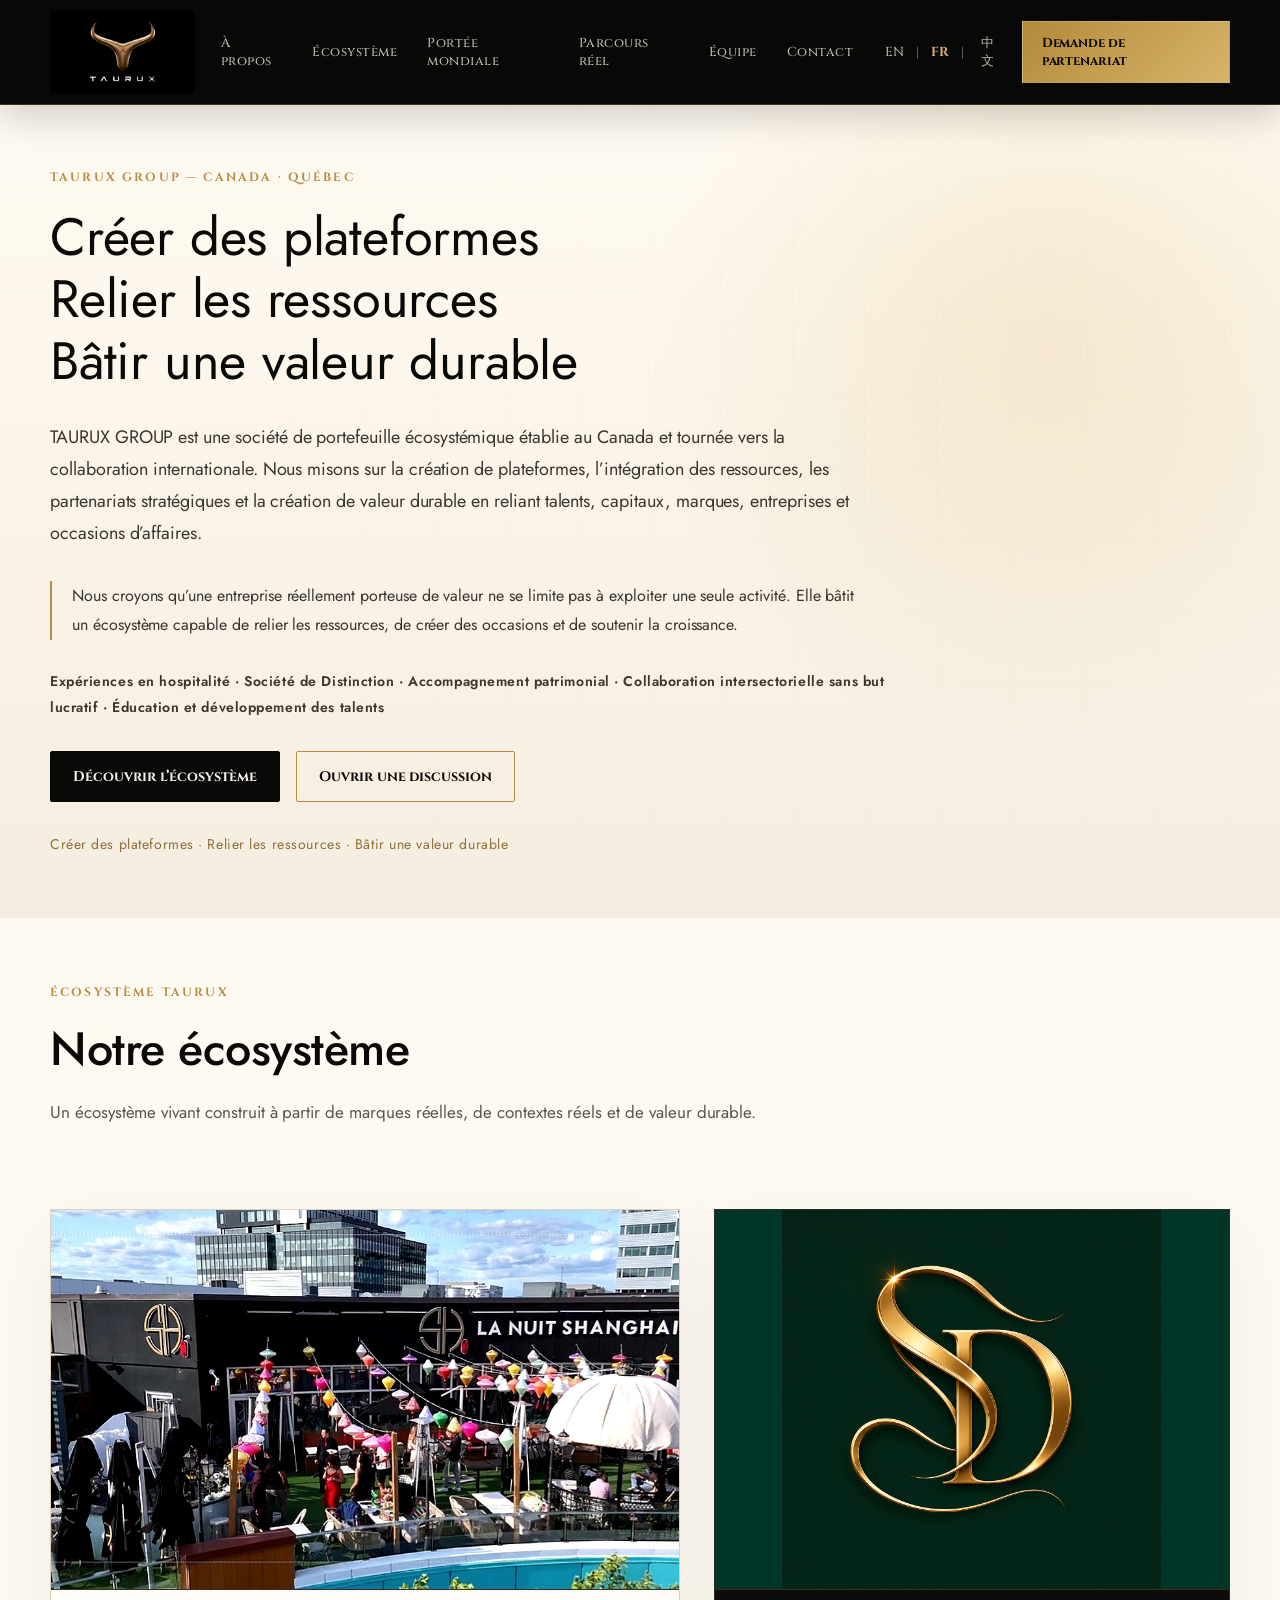
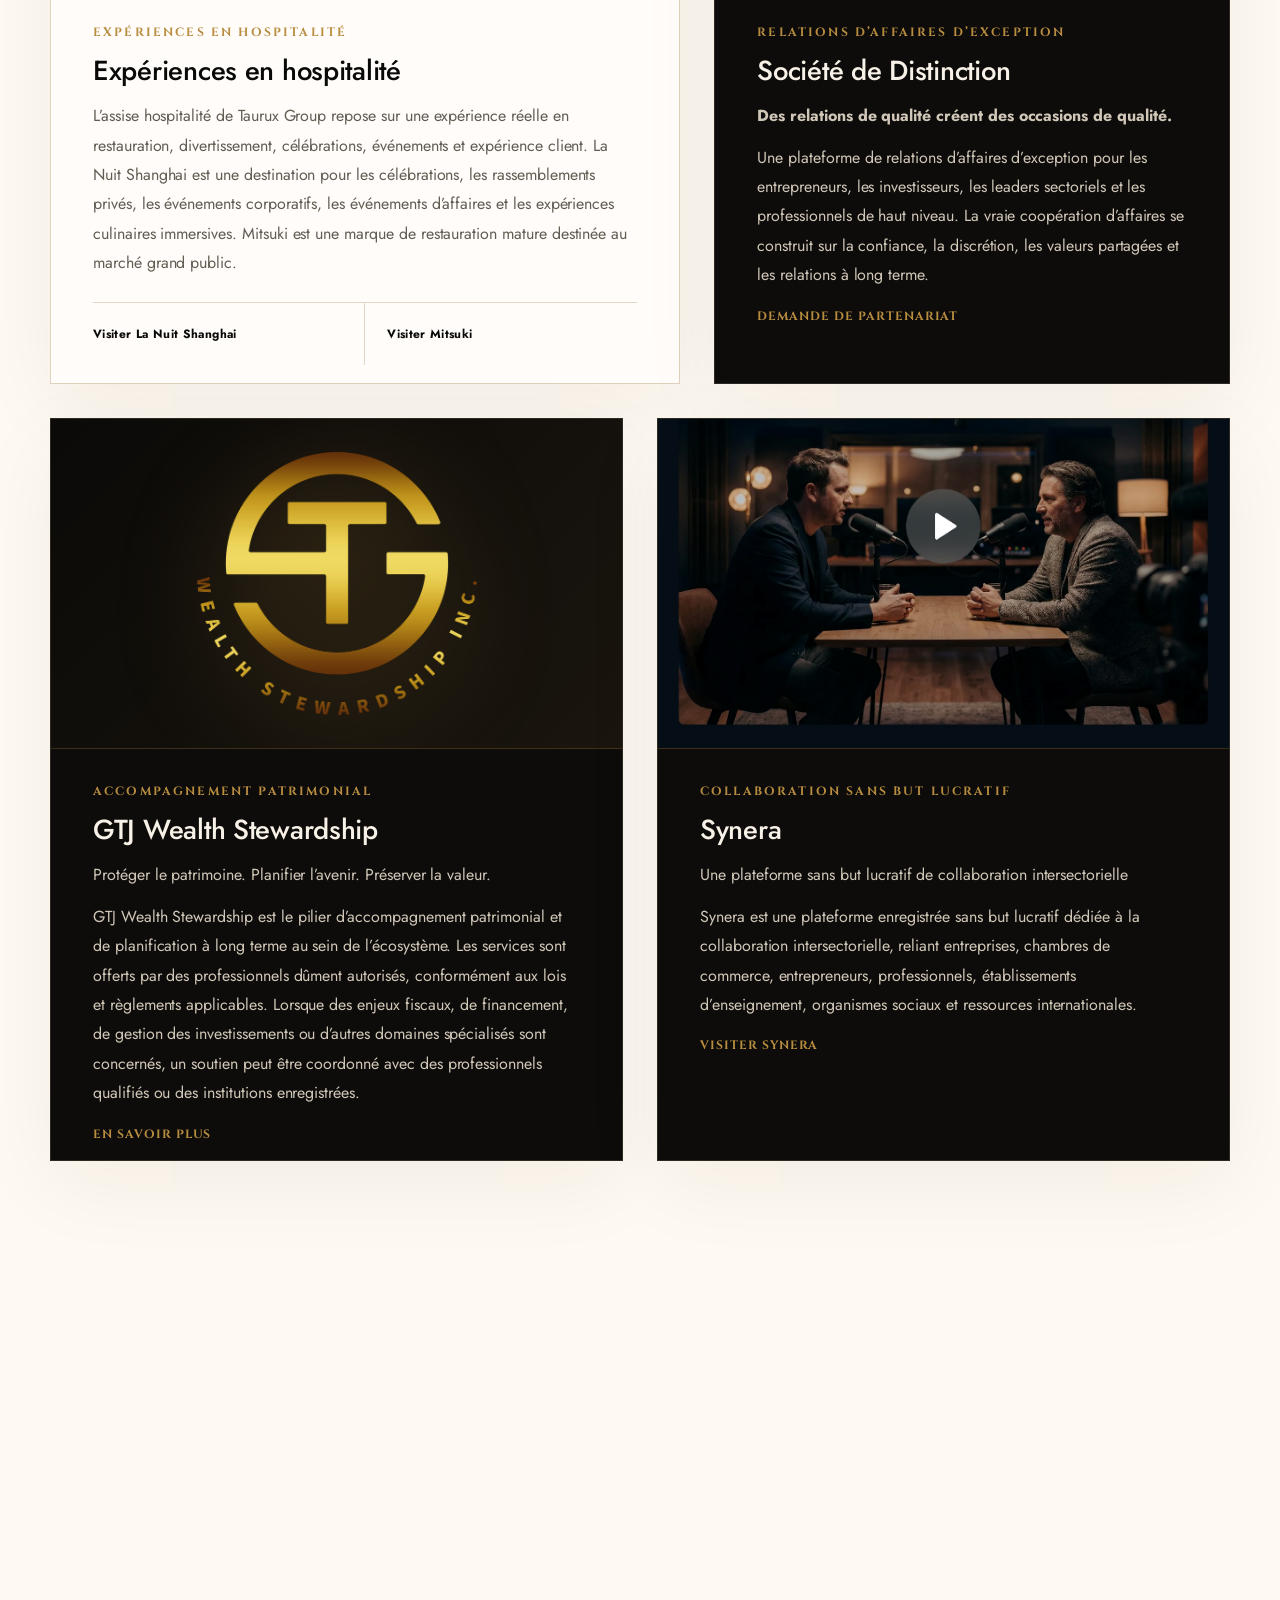
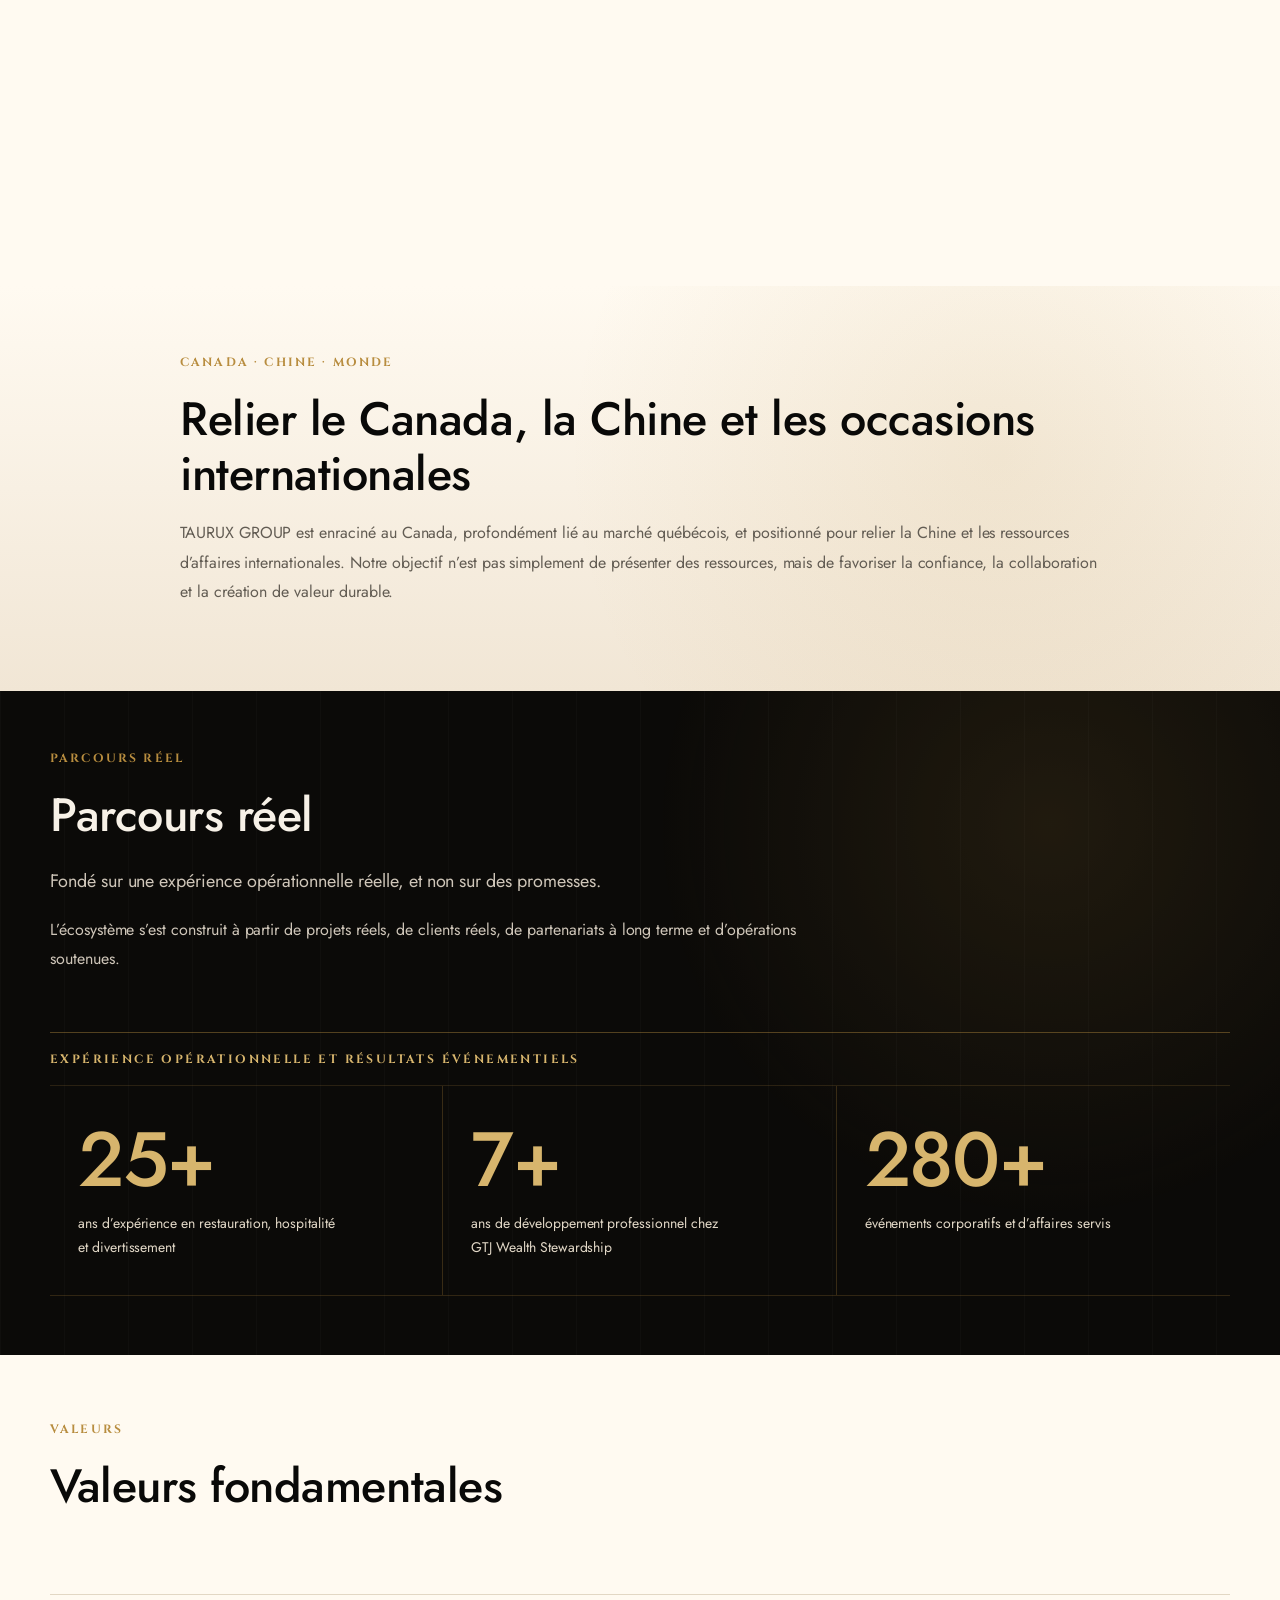
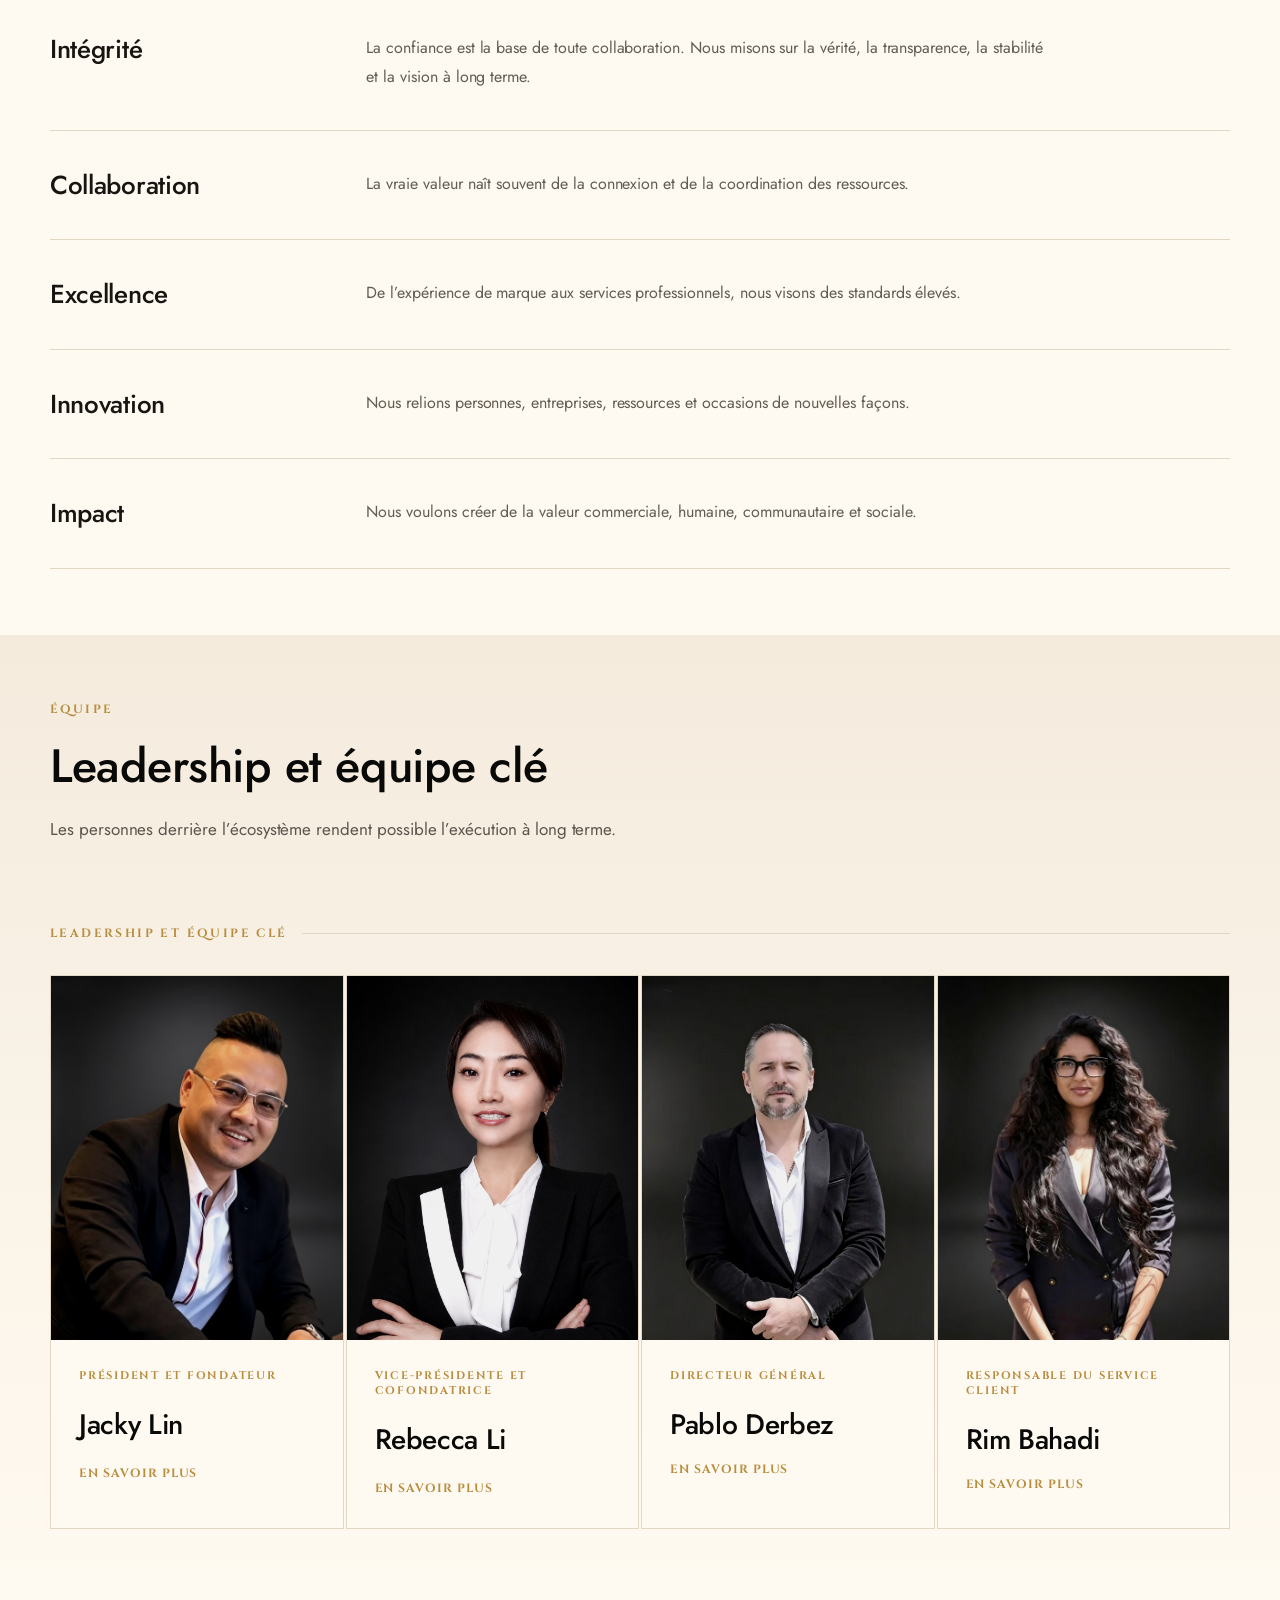
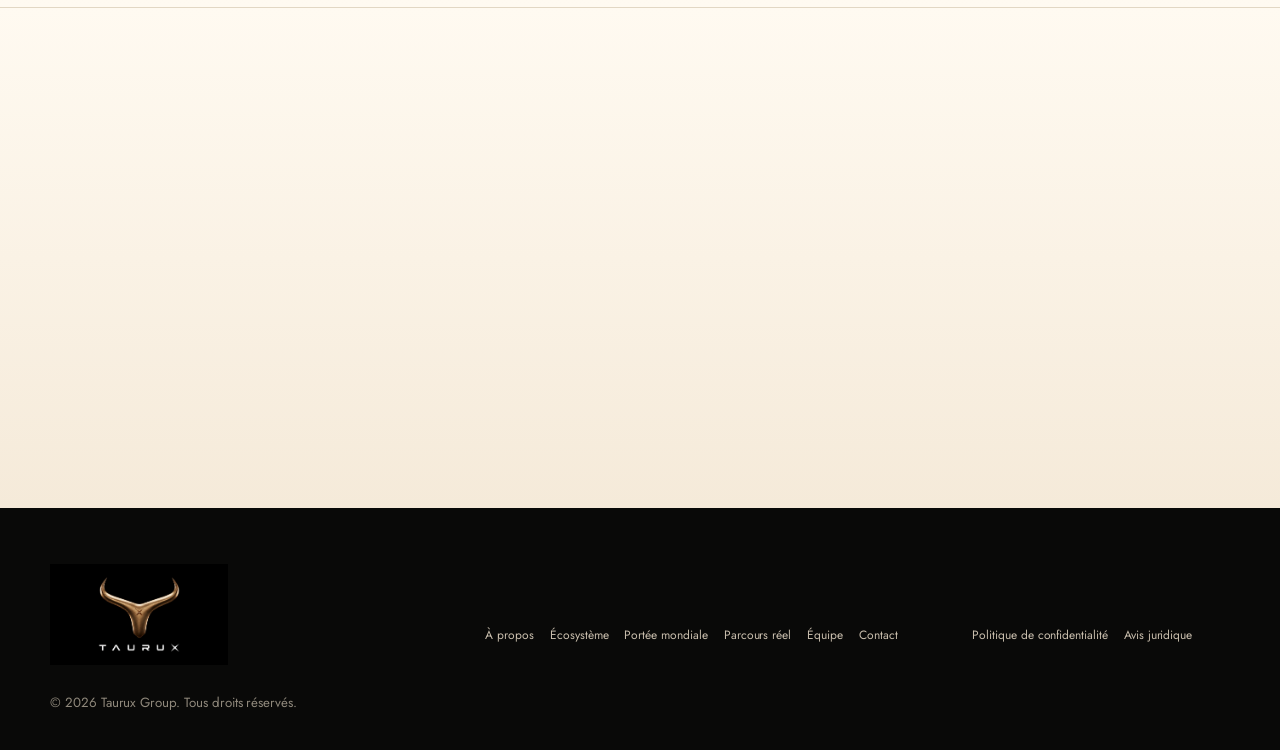
==== commit edd67ee5: "Link Societe de Distinction partnership button to club website Co-Authored-By: Claude Sonnet 5.5 <no" ====
--- a/index.html
+++ b/index.html
@@ -697,7 +697,7 @@
           <img src="taurux_v7_redesign_assets/private-club/Image_20260623182020_362_270.jpg" alt="Société de Distinction dining environment" loading="lazy" decoding="async">
           <img src="taurux_v7_redesign_assets/private-club/Image_20260623182106_363_270.jpg" alt="Société de Distinction hospitality detail" loading="lazy" decoding="async">
         </div>
-        <div class="ecosystem-content"><div><div class="eyebrow" data-i18n="club_kicker">高端商务关系</div><h3 data-i18n="club">Société de Distinction</h3><p class="gold-title" style="font-weight:700" data-i18n="club_tag">高质量关系，创造高质量机会。</p><p data-i18n="club_body">面向企业家、投资人、行业领袖与高端专业人士的高端商务关系平台。商业合作的核心，始终建立在信任、私密性、价值共识与长期关系之上。</p></div><a class="small-link" href="#contact" data-i18n="partnership">合作洽询 →</a></div>
+        <div class="ecosystem-content"><div><div class="eyebrow" data-i18n="club_kicker">高端商务关系</div><h3 data-i18n="club">Société de Distinction</h3><p class="gold-title" style="font-weight:700" data-i18n="club_tag">高质量关系，创造高质量机会。</p><p data-i18n="club_body">面向企业家、投资人、行业领袖与高端专业人士的高端商务关系平台。商业合作的核心，始终建立在信任、私密性、价值共识与长期关系之上。</p></div><a class="small-link" href="https://agbrossard.ca/distinction/" target="_blank" rel="noopener noreferrer" data-i18n="partnership">合作洽询 →</a></div>
       </article>
     </div>
     <div class="eco-grid">
